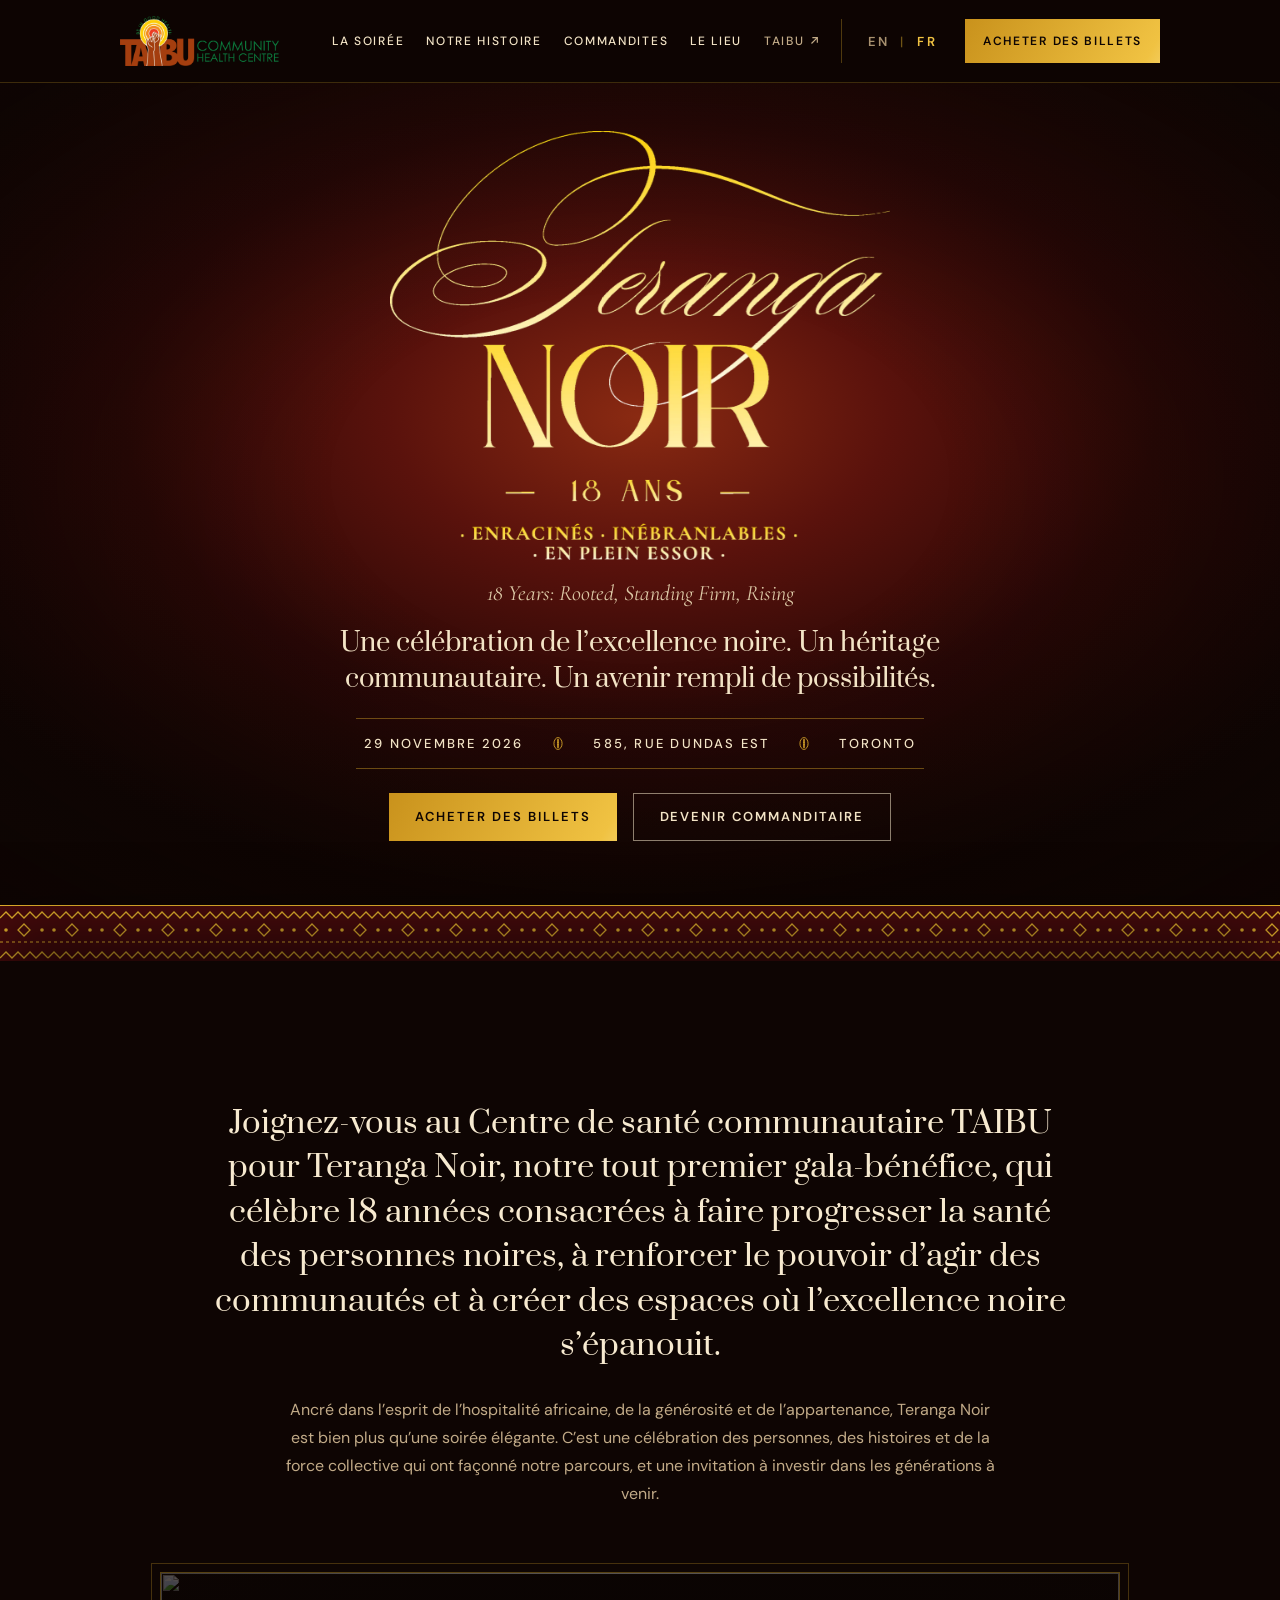
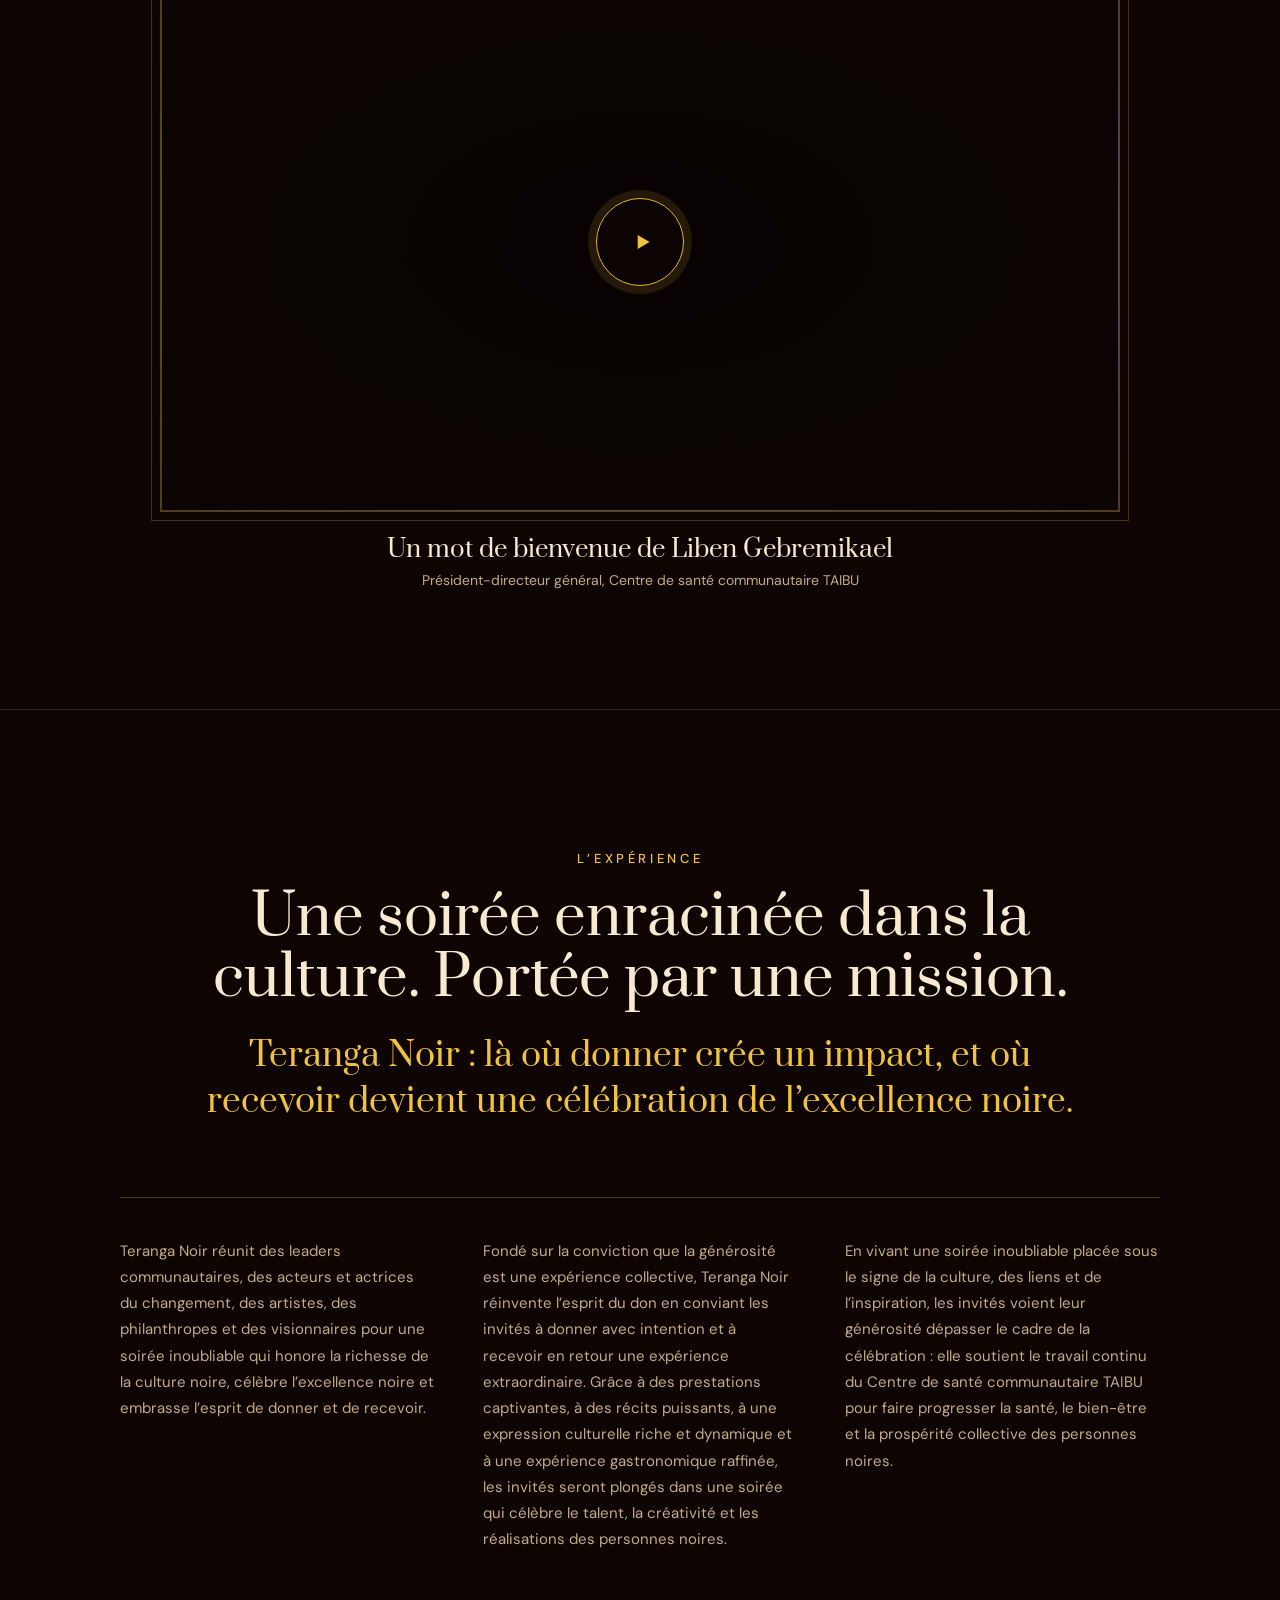
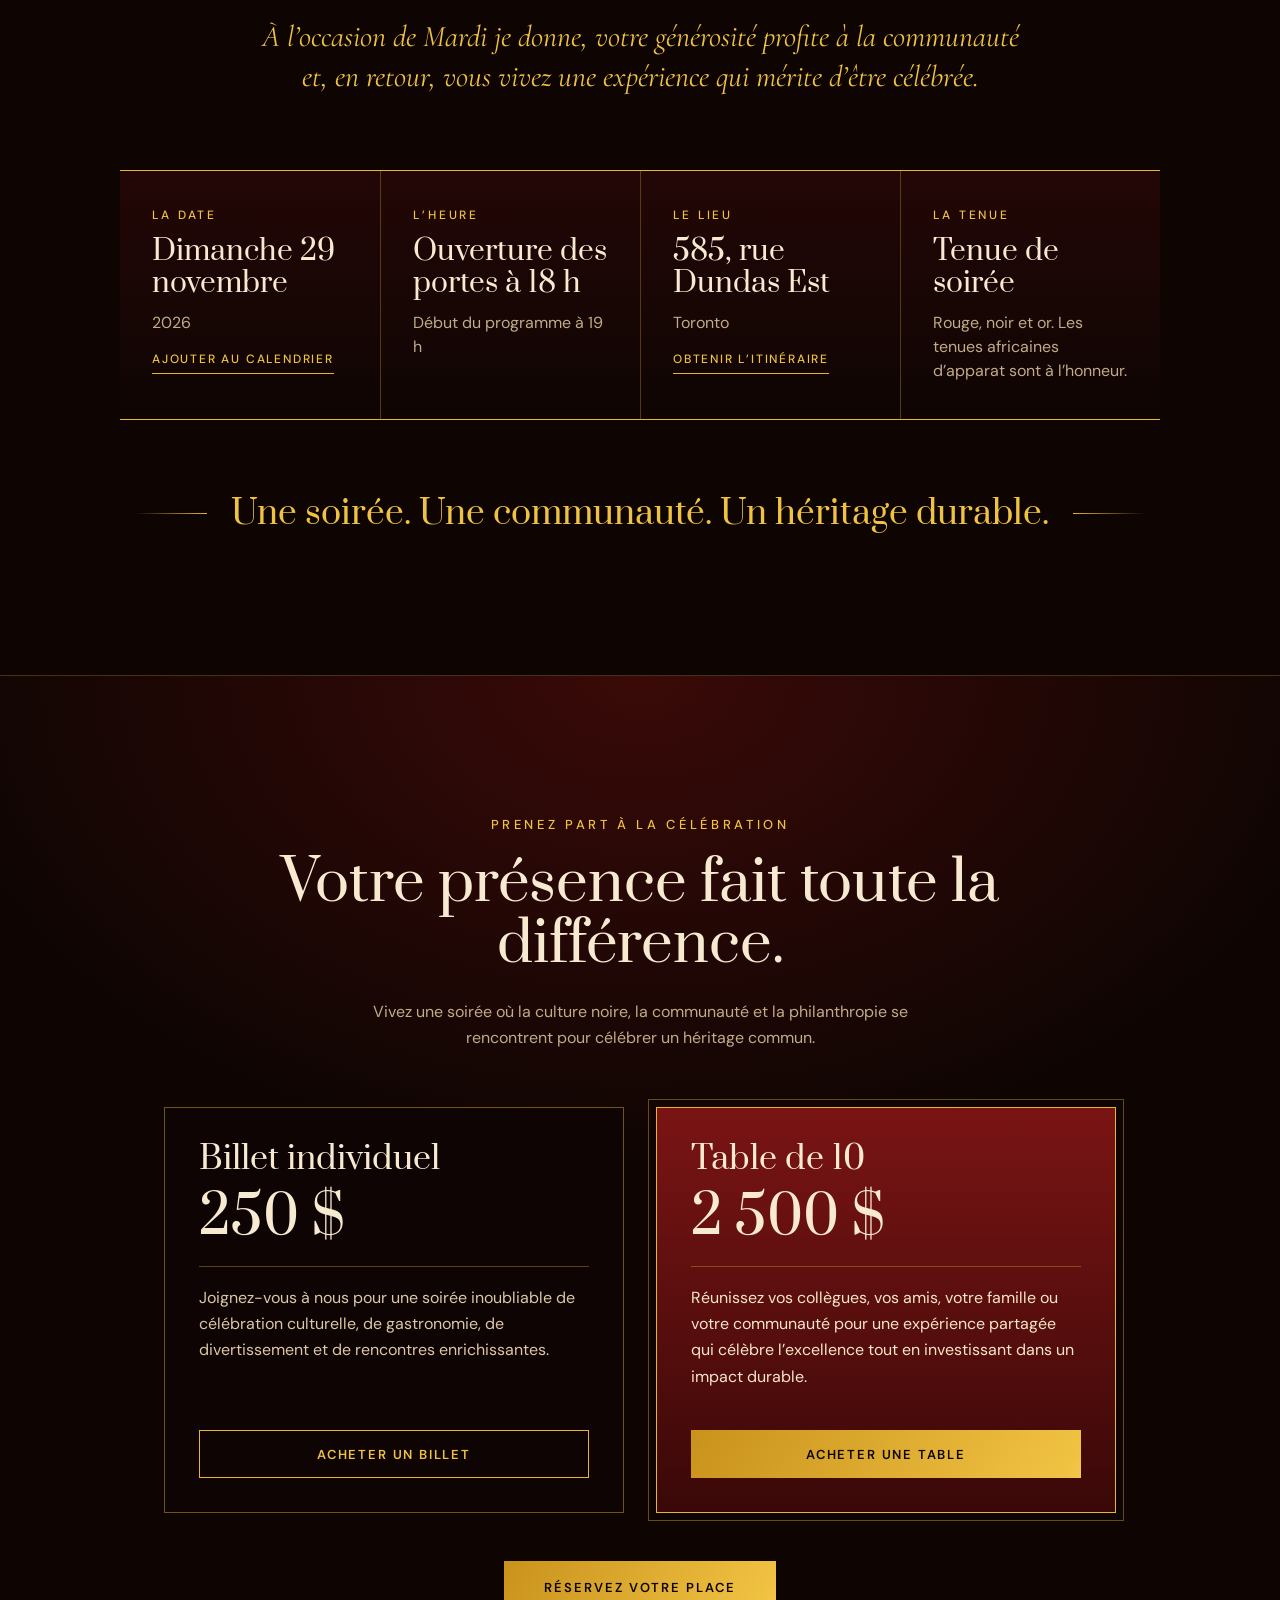
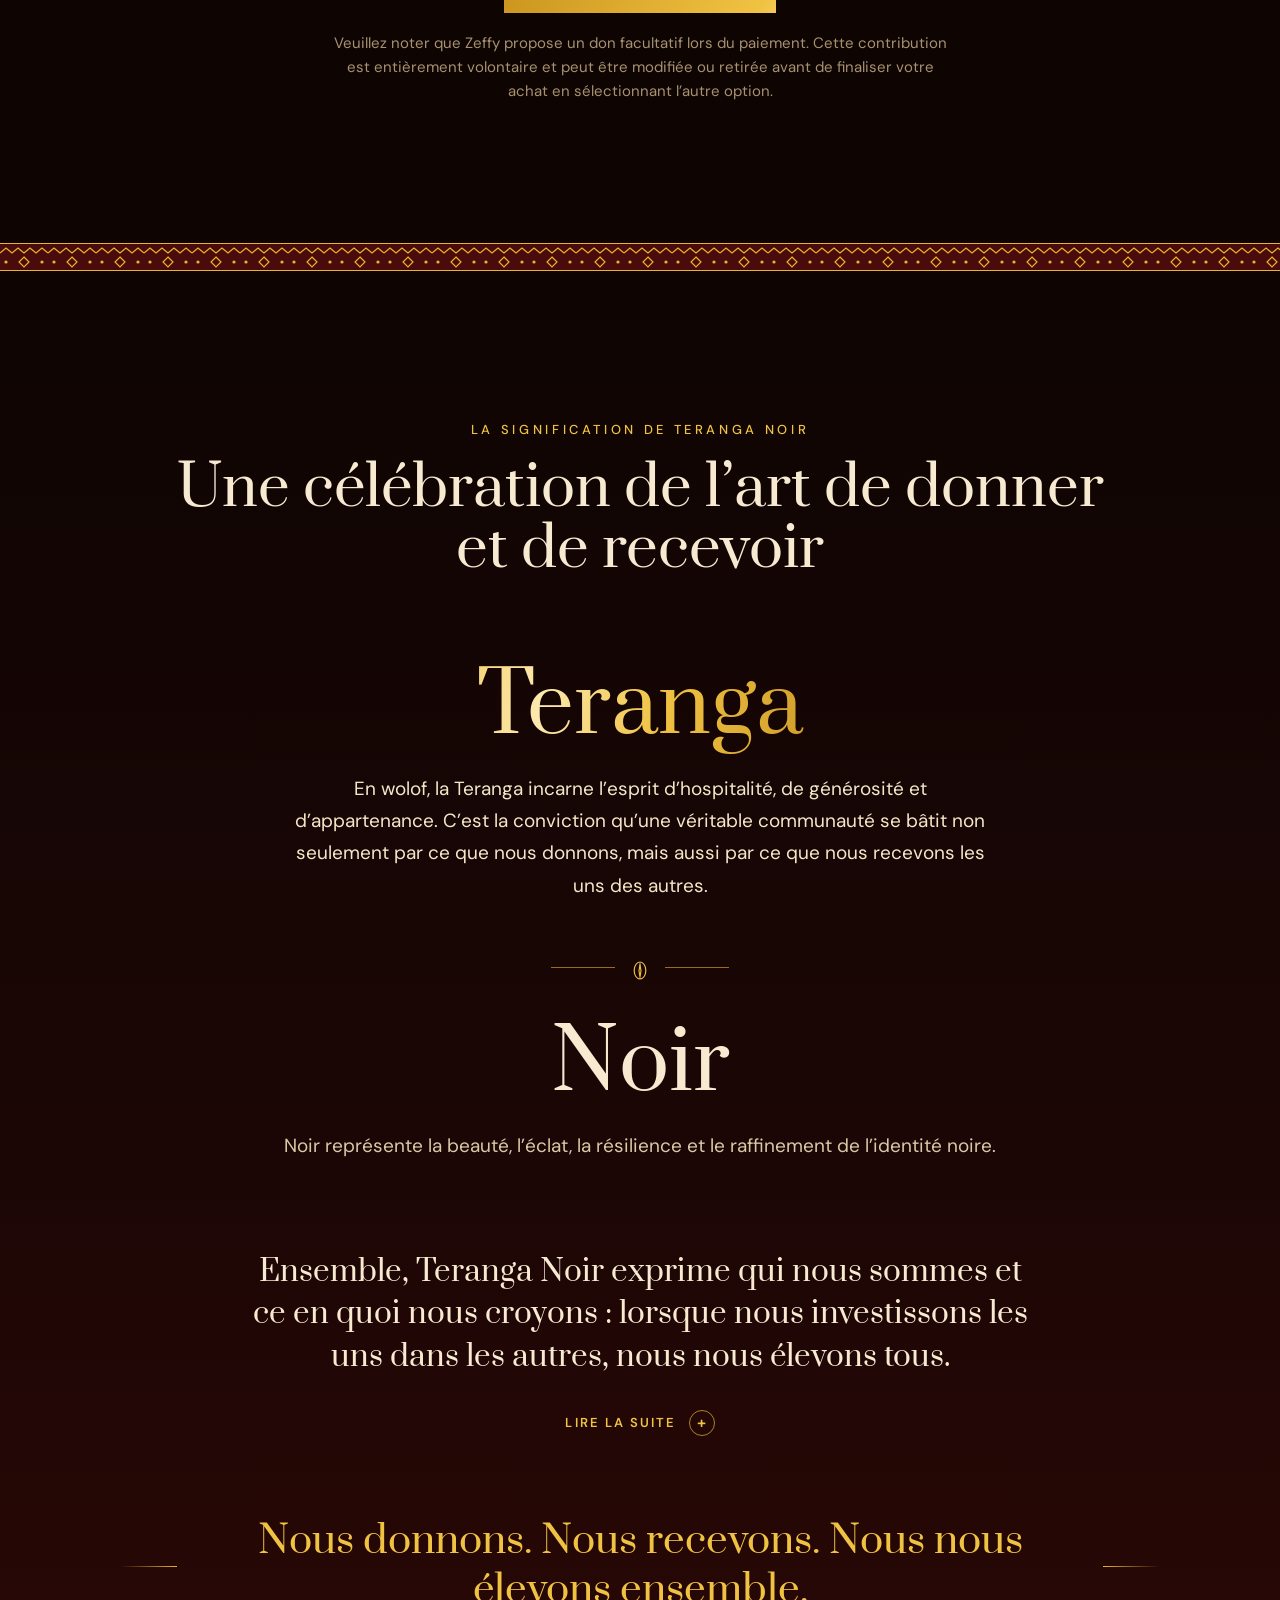
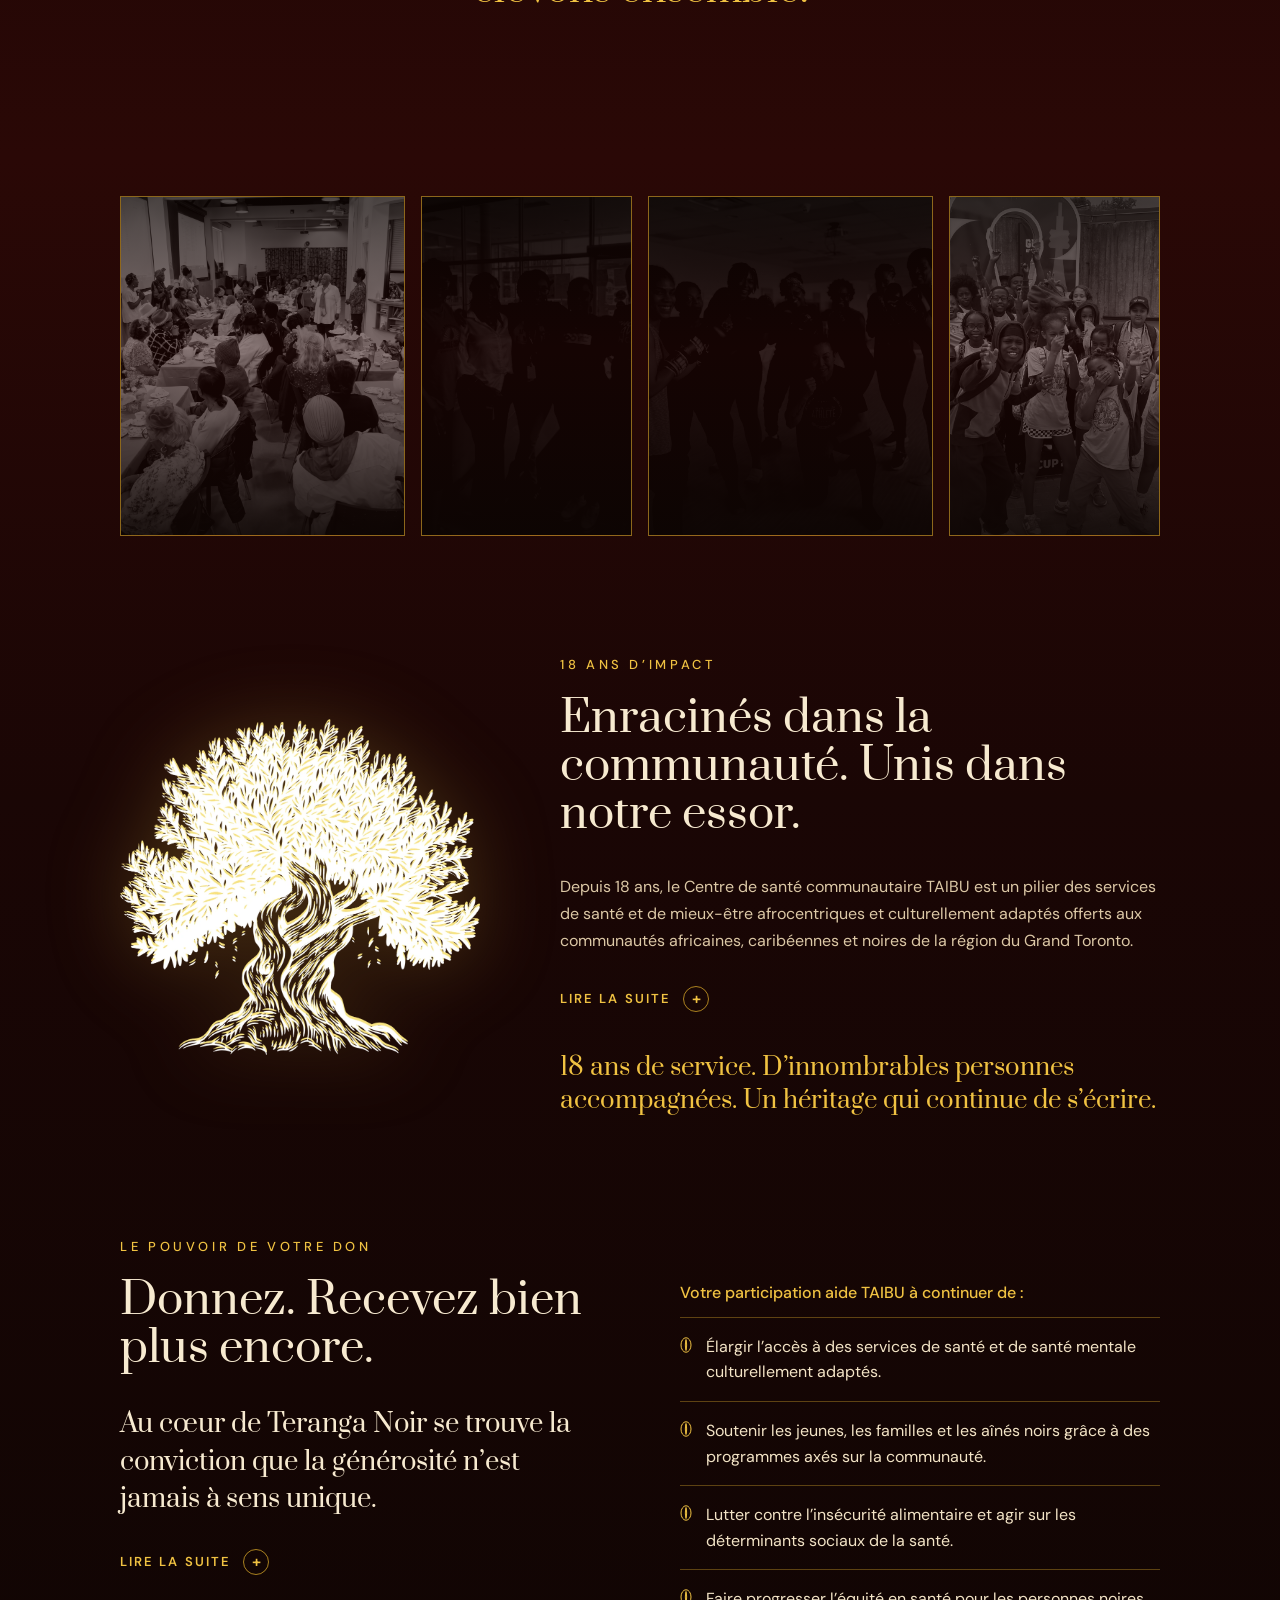
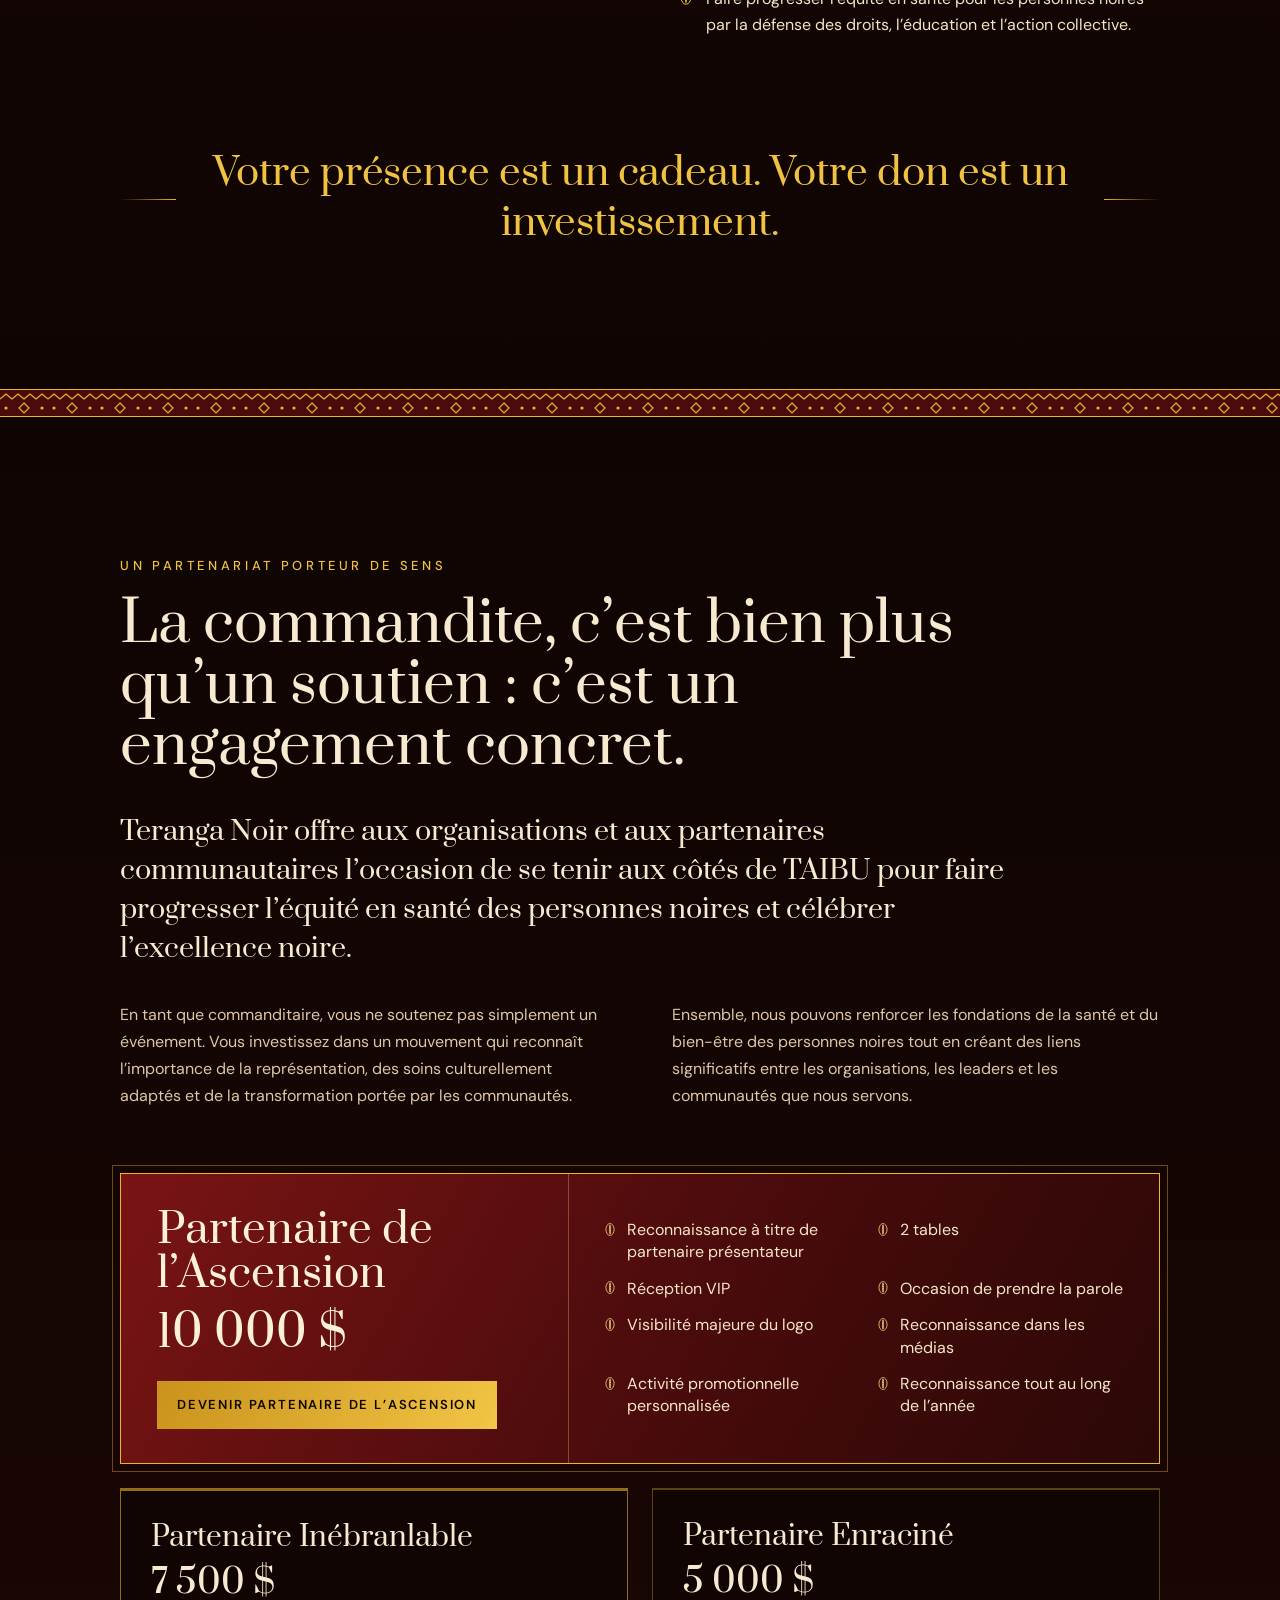
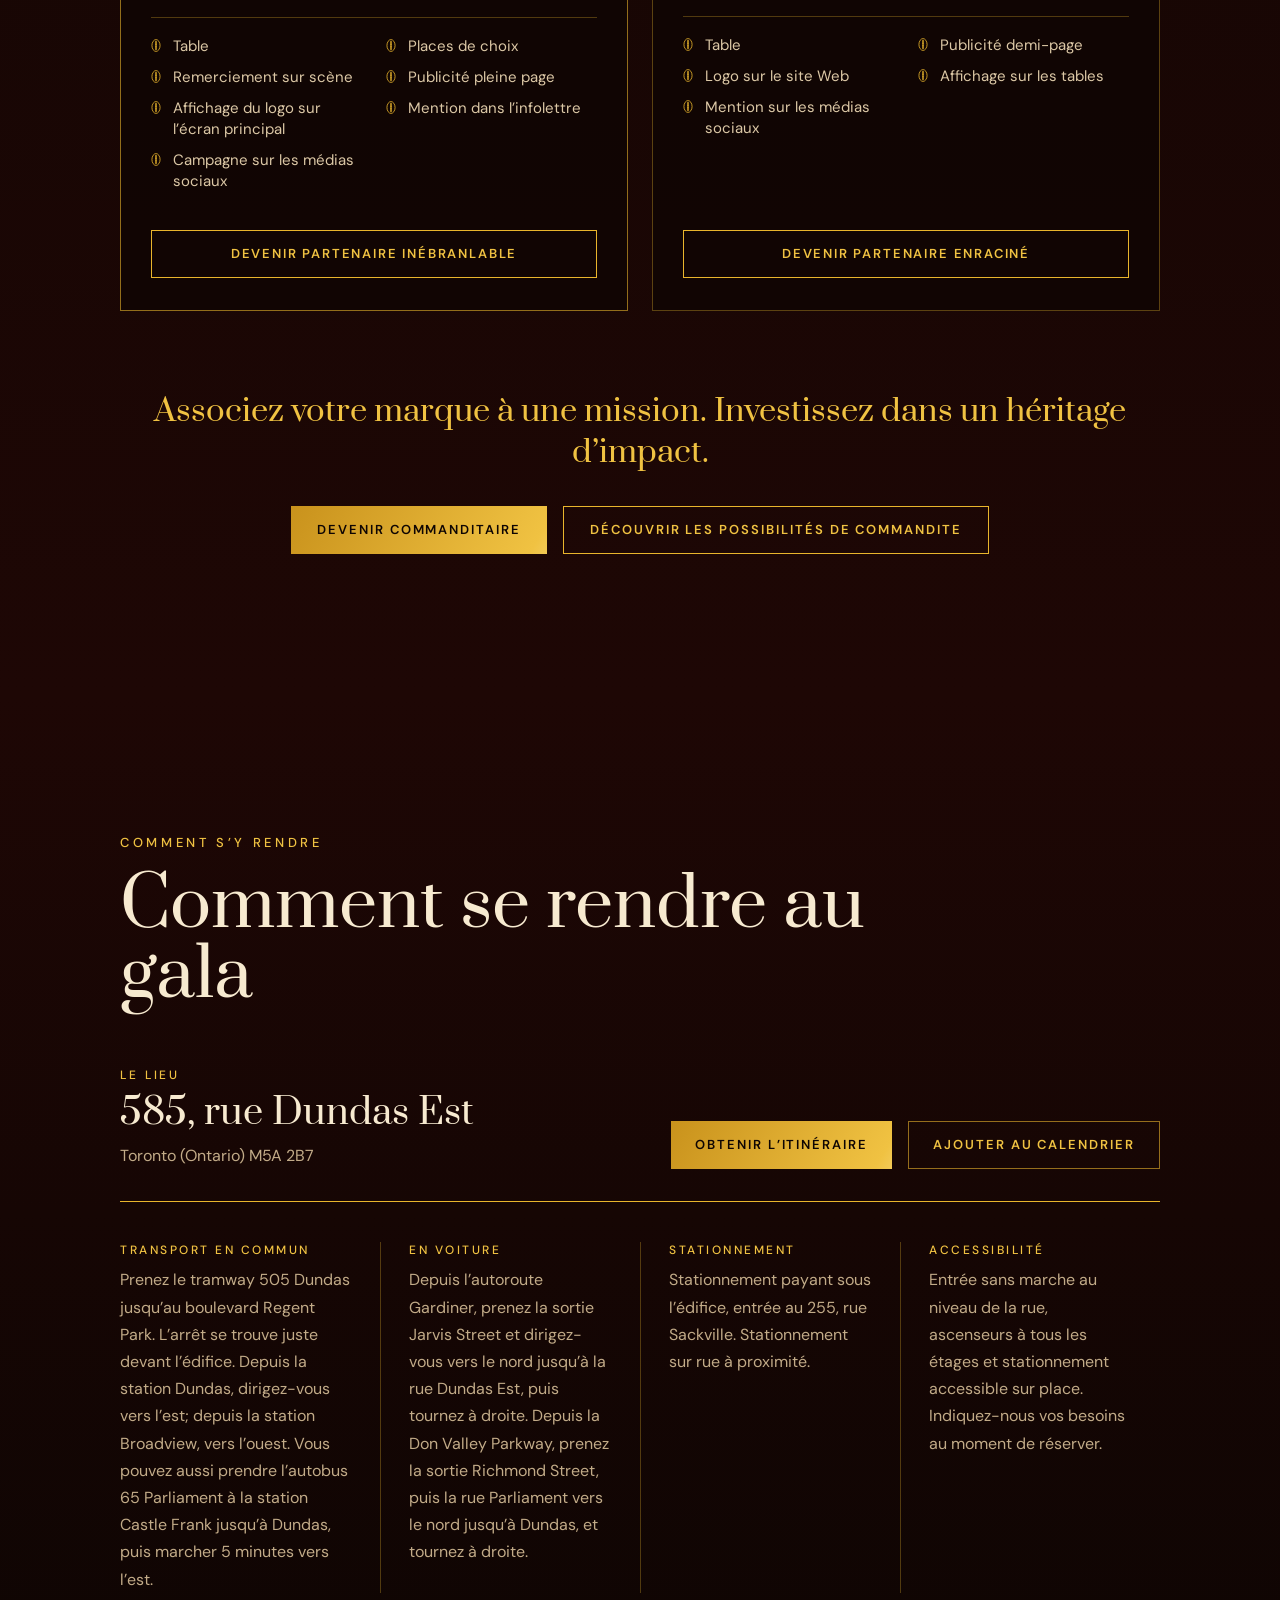
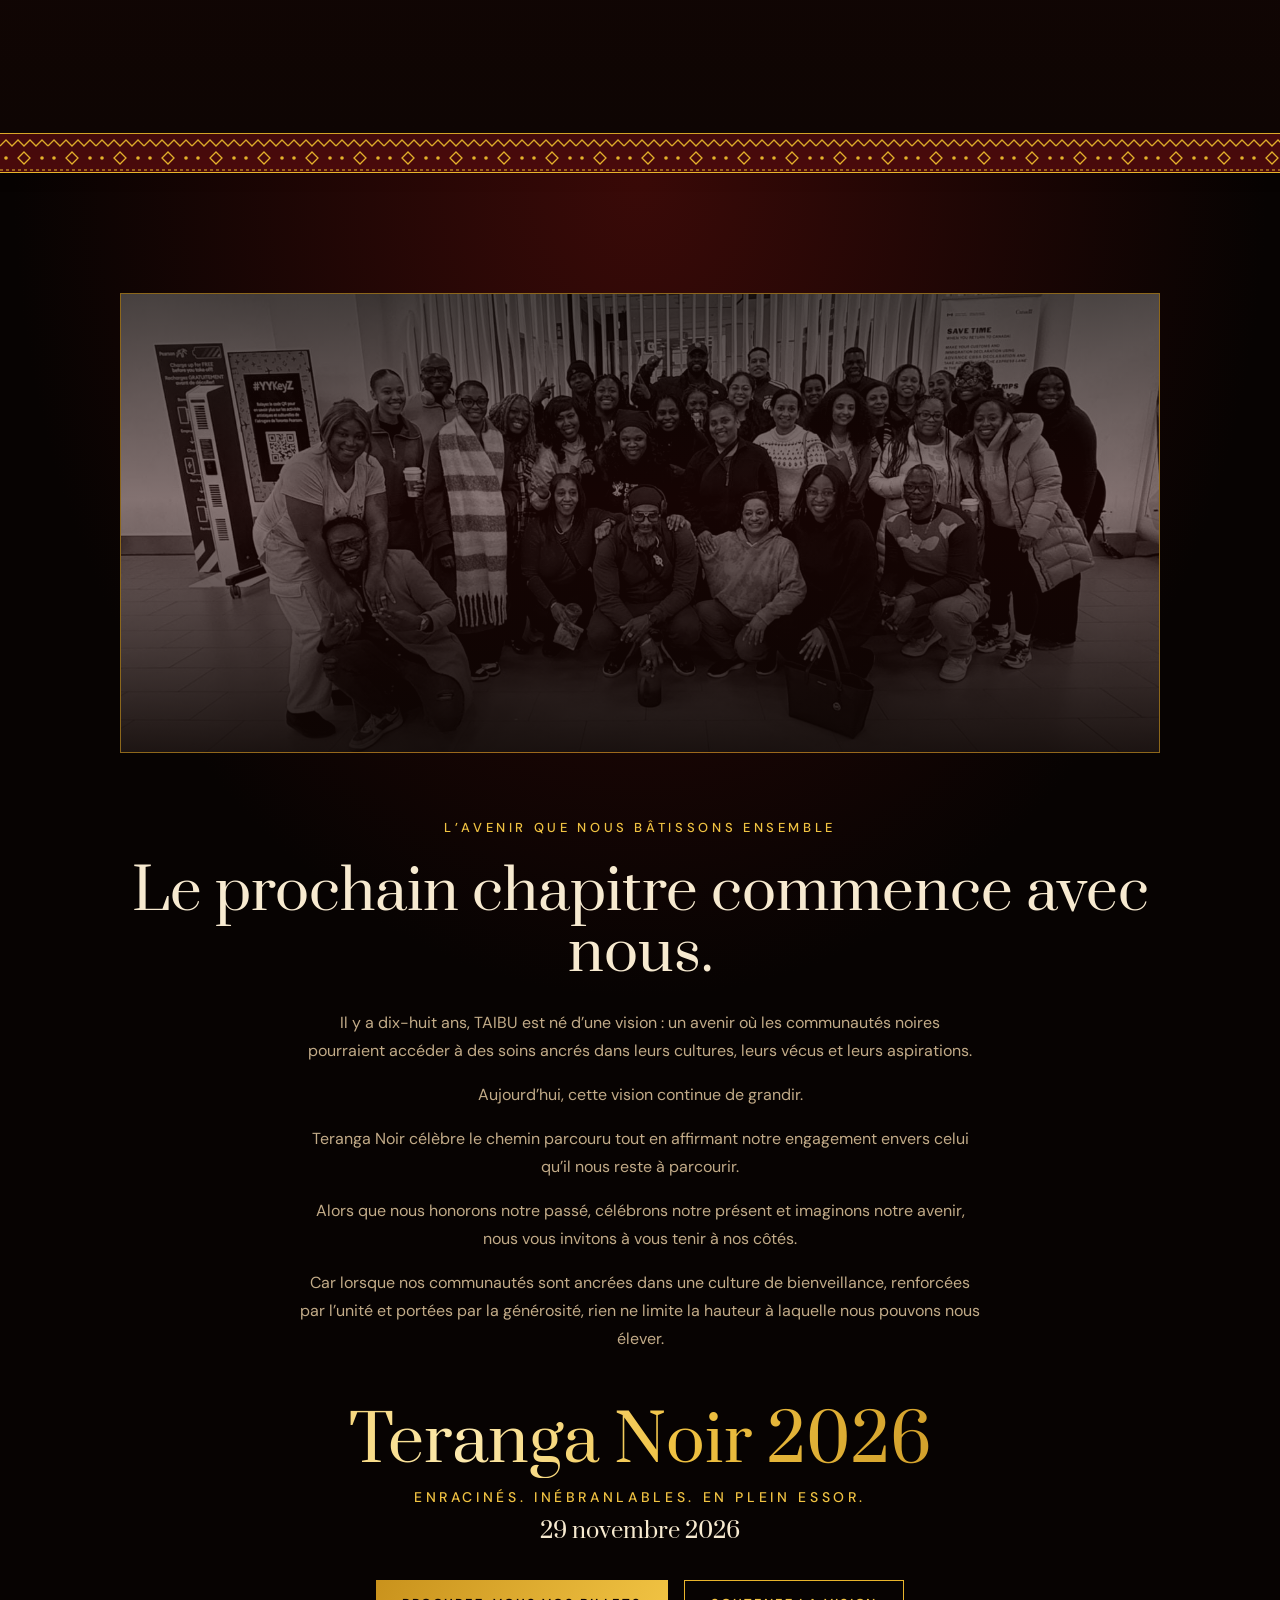
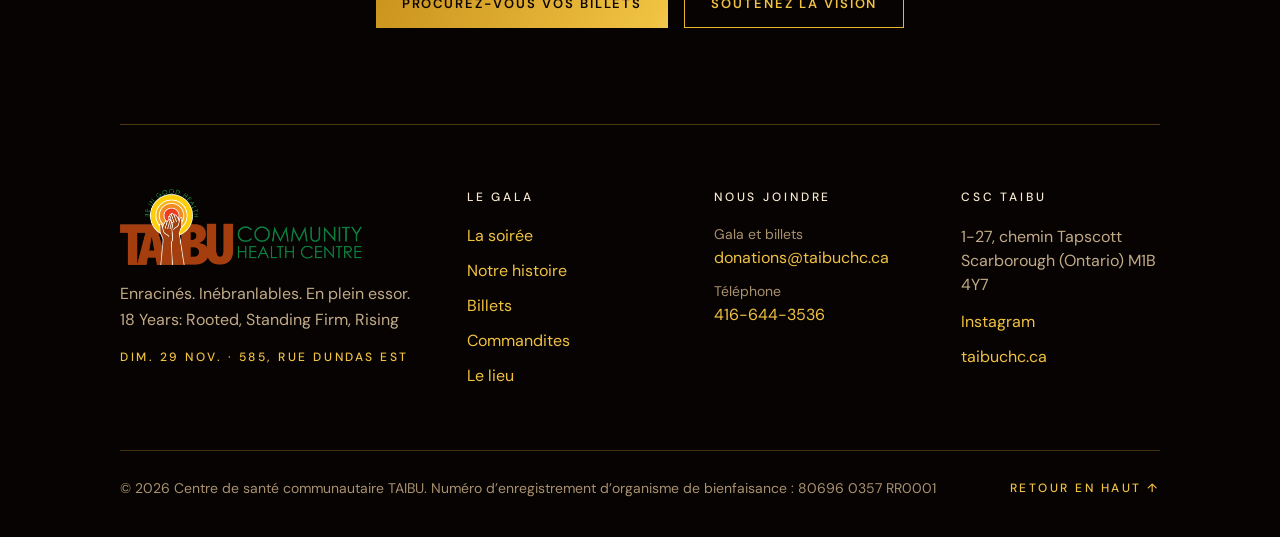
==== fr/index.html @ 752a191a "Tickets: Zeffy note wording as written Co-Authored-By: Claude Opus 5.5 <noreply@anthropic.com> Claud" ====
<!doctype html>
<html lang="fr">
  <head>
    <meta charset="utf-8" />
    <meta name="viewport" content="width=device-width, initial-scale=1" />
    <title>Gala Teranga Noir · Centre de santé communautaire TAIBU</title>
    <meta
      name="description"
      content="Teranga Noir : le Centre de santé communautaire TAIBU célèbre ses 18 ans. Enracinés, inébranlables et en plein essor. Le 29 novembre 2026, au 585, rue Dundas Est, à Toronto."
    />
    <meta property="og:title" content="Gala Teranga Noir" />
    <meta
      property="og:description"
      content="Célébrez les 18 ans du Centre de santé communautaire TAIBU. Enracinés. Inébranlables. En plein essor."
    />
    <meta property="og:type" content="website" />
    <meta property="og:locale" content="fr_CA" />
    <meta property="og:image" content="../assets/og-image.jpg" />
    <meta name="theme-color" content="#0e0503" />
    <link rel="icon" href="../assets/favicon.svg" type="image/svg+xml" />
    <link rel="preconnect" href="https://fonts.googleapis.com" />
    <link rel="preconnect" href="https://fonts.gstatic.com" crossorigin />
    <link
      rel="stylesheet"
      href="https://fonts.googleapis.com/css2?family=Prata&family=DM+Sans:opsz,wght@9..40,400;9..40,500;9..40,600&family=Cormorant+Garamond:ital,wght@1,400&display=swap"
    />
    <link rel="stylesheet" href="../styles.css" />
    <link rel="alternate" hreflang="en" href="https://teranganoir.com/" />
    <link rel="alternate" hreflang="fr" href="https://teranganoir.com/fr/" />
    <link
      rel="alternate"
      hreflang="x-default"
      href="https://teranganoir.com/"
    />
  </head>
  <body>
    <a class="skip-link" href="#main">Passer au contenu</a>

    <!-- ============ HEADER ============ -->
    <header class="site-header">
      <nav class="nav" aria-label="Navigation principale">
        <a class="nav__logo" href="#hero">
          <img
            src="../assets/taibu-logo.webp"
            alt="Centre de santé communautaire TAIBU"
            width="159"
            height="50"
          />
        </a>
        <div class="nav__links">
          <a class="nav__link" href="#experience"
            >La soirée<span
              class="nav__bar nav__bar--evening"
              aria-hidden="true"
            ></span
          ></a>
          <a class="nav__link" href="#meaning"
            >Notre histoire<span
              class="nav__bar nav__bar--story"
              aria-hidden="true"
            ></span
          ></a>
          <a class="nav__link" href="#sponsorship"
            >Commandites<span
              class="nav__bar nav__bar--sponsor"
              aria-hidden="true"
            ></span
          ></a>
          <a class="nav__link" href="#getting-there"
            >Le lieu<span
              class="nav__bar nav__bar--venue"
              aria-hidden="true"
            ></span
          ></a>
          <a class="nav__site" href="https://www.taibuchc.ca" target="_blank" rel="noopener"
            aria-label="Site Web du Centre de santé communautaire TAIBU (s’ouvre dans un nouvel onglet)">TAIBU<svg class="ext-icon" viewBox="0 0 12 12" width="10" height="10" aria-hidden="true"><path d="M4 2h6v6M10 2 3 9" fill="none" stroke="currentColor" stroke-width="1.4" /></svg></a
          >
          <div class="lang lang--desktop">
            <a
              class="lang__opt"
              href="../"
              lang="en"
              hreflang="en"
              aria-label="English"
              >EN</a
            >
            <span class="lang__sep" aria-hidden="true">|</span>
            <a
              class="lang__opt"
              href="./"
              lang="fr"
              hreflang="fr"
              aria-label="Français"
              aria-current="true"
              >FR</a
            >
          </div>
          <a
            class="btn btn--gold btn--nav"
            href="https://www.zeffy.com/en-CA/ticketing/teranga-noir-gala"
            target="_blank"
            rel="noopener noreferrer"
            >Acheter des billets</a
          >
        </div>
        <div class="lang lang--mobile">
          <a
            class="lang__opt"
            href="../"
            lang="en"
            hreflang="en"
            aria-label="English"
            >EN</a
          >
          <span class="lang__sep" aria-hidden="true">|</span>
          <a
            class="lang__opt"
            href="./"
            lang="fr"
            hreflang="fr"
            aria-label="Français"
            aria-current="true"
            >FR</a
          >
        </div>
        <button
          type="button"
          class="menu-btn"
          aria-label="Ouvrir le menu"
          aria-expanded="false"
          aria-controls="menu"
        >
          <span></span><span></span><span></span>
        </button>
      </nav>
      <span class="scroll-progress" aria-hidden="true"></span>
    </header>

    <!-- Mobile menu (opened by the button above) -->
    <nav id="menu" class="menu" aria-label="Menu" hidden>
      <button type="button" class="menu__close" aria-label="Fermer le menu">
        ×
      </button>
      <a href="#experience">La soirée</a>
      <a href="#meaning">Notre histoire</a>
      <a href="#sponsorship">Commandites</a>
      <a href="#getting-there">Le lieu</a>
      <div class="lang lang--menu">
        <a
          class="lang__opt"
          href="../"
          lang="en"
          hreflang="en"
          aria-label="English"
          >EN</a
        >
        <span class="lang__sep" aria-hidden="true">|</span>
        <a
          class="lang__opt"
          href="./"
          lang="fr"
          hreflang="fr"
          aria-label="Français"
          aria-current="true"
          >FR</a
        >
      </div>
      <a class="menu__cta" href="#tickets">Acheter des billets</a>
      <a class="menu__site" href="https://www.taibuchc.ca" target="_blank" rel="noopener">Visiter taibuchc.ca<svg class="ext-icon" viewBox="0 0 12 12" width="10" height="10" aria-hidden="true"><path d="M4 2h6v6M10 2 3 9" fill="none" stroke="currentColor" stroke-width="1.4" /></svg></a
      >
    </nav>

    <!-- ============ HERO ============ -->
    <section id="hero" class="hero" aria-label="Teranga Noir">
      <div class="hero__glow intro-glow" aria-hidden="true"></div>
      <video
        class="hero-video"
        data-src="../assets/video/hero.mp4"
        poster="assets/video/hero-poster.jpg"
        muted
        loop
        playsinline
        preload="none"
        aria-hidden="true"
        tabindex="-1"
      ></video>
      <div class="hero-tint" aria-hidden="true"></div>
      <button
        type="button"
        class="video-btn"
        aria-label="Mettre la vidéo en pause"
        hidden
      >
        <span class="video-btn__pause" aria-hidden="true">❚❚</span
        ><span class="video-btn__play" aria-hidden="true">▶</span>
      </button>
      <div class="hero__vignette" aria-hidden="true"></div>
      <div class="dust" aria-hidden="true">
        <i></i><i></i><i></i><i></i><i></i><i></i><i></i><i></i><i></i><i></i
        ><i></i><i></i><i></i><i></i><i></i><i></i>
      </div>

      <div class="hero__inner">
        <h1 class="hero__title intro-1">
          <img
            src="../assets/wordmark-fr.webp"
            alt="Teranga Noir. 18 ans : enracinés, inébranlables et en plein essor"
            width="600"
            height="515"
          />
        </h1>
        <p class="hero__french intro-2" lang="en">
          18 Years: Rooted, Standing Firm, Rising
        </p>
        <p class="hero__tagline intro-2">
          Une célébration de l’excellence noire. Un héritage communautaire. Un
          avenir rempli de possibilités.
        </p>
        <p class="hero__meta intro-2">
          <span data-g="dateFull">29 novembre 2026</span>
          <span class="hero__place">585, rue Dundas Est</span
          ><span class="hero__place">Toronto</span>
        </p>
        <div class="hero__actions intro-3">
          <a class="btn btn--gold" href="#tickets">Acheter des billets</a>
          <a class="btn btn--ivory" href="#sponsorship"
            >Devenir commanditaire</a
          >
        </div>
      </div>
      <div class="print print--hero" aria-hidden="true"></div>
    </section>

    <main id="main" class="page">
      <!-- ============ WELCOME ============ -->
      <section id="welcome" class="section section--welcome">
        <div class="welcome">
          <p class="lead lead--lg">
            Joignez-vous au Centre de santé communautaire TAIBU pour Teranga
            Noir, notre tout premier gala-bénéfice, qui célèbre 18 années
            consacrées à faire progresser la santé des personnes noires, à
            renforcer le pouvoir d’agir des communautés et à créer des espaces
            où l’excellence noire s’épanouit.
          </p>
          <p class="text text--muted">
            Ancré dans l’esprit de l’hospitalité africaine, de la générosité et
            de l’appartenance, Teranga Noir est bien plus qu’une soirée
            élégante. C’est une célébration des personnes, des histoires et de
            la force collective qui ont façonné notre parcours, et une
            invitation à investir dans les générations à venir.
          </p>
        </div>

        <!-- Director's welcome video: the YouTube link is set in content.js (directorVideo) -->
        <figure class="director">
          <div class="director__frame">
            <button
              type="button"
              class="director__poster"
              aria-label="Lire le mot de bienvenue de Liben Gebremikael, président-directeur général"
            >
              <img
                src="https://i.ytimg.com/vi/T2aYWMj59fk/maxresdefault.jpg"
                alt=""
                width="1280"
                height="720"
                loading="lazy"
              />
              <span class="director__shade" aria-hidden="true"></span>
              <span class="director__play" aria-hidden="true"
                ><svg viewBox="0 0 24 24" width="26" height="26">
                  <path d="M8 5.5v13l11-6.5z" fill="currentColor" /></svg
              ></span>
            </button>
          </div>
          <figcaption class="director__caption">
            <span class="director__name"
              >Un mot de bienvenue de Liben Gebremikael</span
            >
            <span class="director__role"
              >Président-directeur général, Centre de santé communautaire
              TAIBU</span
            >
          </figcaption>
        </figure>
      </section>

      <!-- ============ THE EXPERIENCE ============ -->
      <section id="experience" class="section section--experience">
        <div class="container">
          <header class="section-head section-head--center">
            <p class="eyebrow">L’expérience</p>
            <h2 class="title">
              Une soirée enracinée dans la culture. Portée par une mission.
            </h2>
          </header>

          <p class="experience__statement">
            Teranga Noir : là où donner crée un impact, et où recevoir devient
            une célébration de l’excellence noire.
          </p>

          <div class="experience" id="experience-text">
            <p class="text">
              Teranga Noir réunit des leaders communautaires, des acteurs et
              actrices du changement, des artistes, des philanthropes et des
              visionnaires pour une soirée inoubliable qui honore la richesse de
              la culture noire, célèbre l’excellence noire et embrasse l’esprit
              de donner et de recevoir.
            </p>
            <p class="text experience__more">
              Fondé sur la conviction que la générosité est une expérience
              collective, Teranga Noir réinvente l’esprit du don en conviant les
              invités à donner avec intention et à recevoir en retour une
              expérience extraordinaire. Grâce à des prestations captivantes, à
              des récits puissants, à une expression culturelle riche et
              dynamique et à une expérience gastronomique raffinée, les invités
              seront plongés dans une soirée qui célèbre le talent, la
              créativité et les réalisations des personnes noires.
            </p>
            <p class="text experience__more">
              En vivant une soirée inoubliable placée sous le signe de la
              culture, des liens et de l’inspiration, les invités voient leur
              générosité dépasser le cadre de la célébration : elle soutient le
              travail continu du Centre de santé communautaire TAIBU pour faire
              progresser la santé, le bien-être et la prospérité collective des
              personnes noires.
            </p>
            <button
              class="more-btn"
              type="button"
              aria-expanded="false"
              aria-controls="experience-text"
            >
              <span class="more-btn__open">Lire la suite</span
              ><span class="more-btn__close">Réduire</span>
            </button>
          </div>

          <p class="experience__gt">
            À l’occasion de Mardi je donne, votre générosité profite à la
            communauté et, en retour, vous vivez une expérience qui mérite
            d’être célébrée.
          </p>

          <!-- Event details -->
          <div class="details">
            <div class="details__item">
              <p class="label">La date</p>
              <p class="details__main">
                <span data-g="dateLong">Dimanche 29 novembre</span>
              </p>
              <p class="details__sub"><span data-g="year">2026</span></p>
              <a class="link-underline" href="#" data-ics
                >Ajouter au calendrier</a
              >
            </div>
            <div class="details__item">
              <p class="label">L’heure</p>
              <p class="details__main">
                Ouverture des portes à <span data-g="doorsTime">18 h</span>
              </p>
              <p class="details__sub">
                Début du programme à <span data-g="programTime">19 h</span>
              </p>
            </div>
            <div class="details__item">
              <p class="label">Le lieu</p>
              <p class="details__main">585, rue Dundas Est</p>
              <p class="details__sub">Toronto</p>
              <a class="link-underline" href="#getting-there"
                >Obtenir l’itinéraire</a
              >
            </div>
            <div class="details__item">
              <p class="label">La tenue</p>
              <p class="details__main">Tenue de soirée</p>
              <p class="details__sub">
                Rouge, noir et or. Les tenues africaines d’apparat sont à
                l’honneur.
              </p>
            </div>
          </div>

          <p class="pull">Une soirée. Une communauté. Un héritage durable.</p>
        </div>
      </section>

      <!-- ============ TICKETS ============ -->
      <section id="tickets" class="section section--tickets">
        <div class="container">
          <header class="section-head section-head--center">
            <p class="eyebrow">Prenez part à la célébration</p>
            <h2 class="title">Votre présence fait toute la différence.</h2>
          </header>
          <p class="intro">
            Vivez une soirée où la culture noire, la communauté et la
            philanthropie se rencontrent pour célébrer un héritage commun.
          </p>

          <div class="tickets">
            <article class="card">
              <h3 class="card__name">Billet individuel</h3>
              <p class="card__price">
                <span data-g="price.single">250 $</span>
              </p>
              <hr class="card__rule" />
              <p class="card__text">
                Joignez-vous à nous pour une soirée inoubliable de célébration
                culturelle, de gastronomie, de divertissement et de rencontres
                enrichissantes.
              </p>
              <a
                class="btn btn--outline card__btn"
                href="#tickets"
                data-href="links.single"
                data-fallback="ticketLink"
                >Acheter un billet</a
              >
            </article>
            <article class="card card--featured">
              <h3 class="card__name">Table de 10</h3>
              <p class="card__price">
                <span data-g="price.table">2 500 $</span>
              </p>
              <hr class="card__rule" />
              <p class="card__text">
                Réunissez vos collègues, vos amis, votre famille ou votre
                communauté pour une expérience partagée qui célèbre l’excellence
                tout en investissant dans un impact durable.
              </p>
              <a
                class="btn btn--gold card__btn"
                href="#tickets"
                data-href="links.table"
                data-fallback="ticketLink"
                >Acheter une table</a
              >
            </article>
          </div>

          <div class="tickets__footer">
            <a
              class="btn btn--gold btn--lg"
              href="#tickets"
              data-href="ticketLink"
              >Réservez votre place</a
            >
            <p class="fineprint fineprint--note">
              Veuillez noter que Zeffy propose un don facultatif lors du paiement. Cette contribution est entièrement volontaire et peut être modifiée ou retirée avant de finaliser votre achat en sélectionnant l’autre option.
            </p>
          </div>
        </div>
      </section>

      <div class="print print--band" aria-hidden="true"></div>

      <!-- ============ THE MEANING ============ -->
      <section id="meaning" class="section section--meaning">
        <div class="container">
          <header class="section-head section-head--center">
            <p class="eyebrow">La signification de Teranga Noir</p>
            <h2 class="title">
              Une célébration de l’art de donner et de recevoir
            </h2>
          </header>

          <div class="meaning">
            <h3 class="meaning__word foil">Teranga</h3>
            <p class="meaning__text">
              En wolof, la Teranga incarne l’esprit d’hospitalité, de générosité
              et d’appartenance. C’est la conviction qu’une véritable communauté
              se bâtit non seulement par ce que nous donnons, mais aussi par ce
              que nous recevons les uns des autres.
            </p>
            <div class="divider" aria-hidden="true">
              <span class="cowrie"></span>
            </div>
            <h3 class="meaning__word">Noir</h3>
            <p class="meaning__text meaning__text--soft">
              Noir représente la beauté, l’éclat, la résilience et le
              raffinement de l’identité noire.
            </p>
          </div>

          <div class="meaning__more">
            <p class="lead">
              Ensemble, Teranga Noir exprime qui nous sommes et ce en quoi nous
              croyons : lorsque nous investissons les uns dans les autres, nous
              nous élevons tous.
            </p>
            <details class="read-more read-more--center">
              <summary>
                <span class="read-more__open">Lire la suite</span
                ><span class="read-more__close">Réduire</span>
              </summary>
              <div class="read-more__body">
                <p class="text">
                  À TAIBU, cette philosophie guide notre travail depuis 18 ans.
                  Chaque geste de soin, chaque ressource partagée et chaque
                  occasion créée s’inscrivent dans un cycle plus vaste de
                  bien-être collectif.
                </p>
                <p class="text text--light">
                  Teranga Noir vous invite à prendre part à ce cycle.
                </p>
              </div>
            </details>
          </div>

          <p class="pull pull--lg">
            Nous donnons. Nous recevons. Nous nous élevons ensemble.
          </p>
        </div>
      </section>

      <!-- ============ OUR STORY ============ -->
      <section id="story" class="section section--story">
        <div class="container">
          <div
            class="photo-strip"
            role="group"
            aria-label="Photos de la communauté"
            tabindex="0"
          >
            <figure class="photo photo--wide">
              <span class="photo__label" aria-hidden="true"
                >Photo : Aînés de la communauté</span
              ><img
                src="../assets/photos/elders.jpg"
                alt="Aînés de la communauté réunis à TAIBU"
                loading="lazy"
                onerror="this.remove()"
              />
            </figure>
            <figure class="photo">
              <span class="photo__label" aria-hidden="true"
                >Photo : Assemblée publique</span
              ><img
                src="../assets/photos/town-hall.jpg"
                alt="Membres de la communauté lors d’une assemblée publique de TAIBU"
                loading="lazy"
                onerror="this.remove()"
              />
            </figure>
            <figure class="photo photo--wide">
              <span class="photo__label" aria-hidden="true"
                >Photo : Collecte de sang</span
              ><img
                src="../assets/photos/blood-drive.jpg"
                alt="Membres de la communauté lors d’une collecte de sang de TAIBU"
                loading="lazy"
                onerror="this.remove()"
              />
            </figure>
            <figure class="photo">
              <span class="photo__label" aria-hidden="true"
                >Photo : Programme pour filles</span
              ><img
                src="../assets/photos/girls-program.jpg"
                alt="Jeunes filles participant à un programme jeunesse de TAIBU"
                loading="lazy"
                onerror="this.remove()"
              />
            </figure>
          </div>
          <p class="swipe-hint">
            Faites défiler pour découvrir d’autres photos
          </p>

          <!-- 18 ans d’impact -->
          <div id="impact" class="impact">
            <img
              class="tree impact__tree"
              src="../assets/tree.webp"
              alt="Un arbre doré aux racines profondes"
              width="1000"
              height="933"
            />
            <div class="impact__text">
              <header class="section-head section-head--chapter">
                <p class="eyebrow">18 ans d’impact</p>
                <h2 class="title title--chapter">
                  Enracinés dans la communauté. Unis dans notre essor.
                </h2>
              </header>
              <p class="text">
                Depuis 18 ans, le Centre de santé communautaire TAIBU est un
                pilier des services de santé et de mieux-être afrocentriques et
                culturellement adaptés offerts aux communautés africaines,
                caribéennes et noires de la région du Grand Toronto.
              </p>
              <details class="read-more">
                <summary>
                  <span class="read-more__open">Lire la suite</span
                  ><span class="read-more__close">Réduire</span>
                </summary>
                <div class="read-more__body">
                  <p class="text">
                    Notre travail repose sur une conviction simple, mais
                    puissante : nos communautés méritent des soins qui honorent
                    leur identité, comprennent leur vécu et leur donnent les
                    moyens de s’épanouir.
                  </p>
                  <p class="text">
                    De la santé mentale à l’autonomisation des jeunes, en
                    passant par la prévention des maladies chroniques, la
                    sécurité alimentaire, l’intervention en situation de crise
                    et le mieux-être des aînés, TAIBU continue de lever les
                    obstacles, de tisser des liens et de faire progresser
                    l’équité en santé.
                  </p>
                  <p class="lead lead--sm">
                    Nos racines sont profondes. Nos fondations sont solides. Et
                    notre vision de l’avenir est plus ambitieuse que jamais.
                  </p>
                </div>
              </details>
              <p class="gold-line">
                18 ans de service. D’innombrables personnes accompagnées. Un
                héritage qui continue de s’écrire.
              </p>
            </div>
          </div>

          <!-- Le pouvoir de votre don -->
          <div id="giving" class="giving">
            <div class="giving__text">
              <header class="section-head section-head--chapter">
                <p class="eyebrow">Le pouvoir de votre don</p>
                <h2 class="title title--chapter">
                  Donnez. Recevez bien plus encore.
                </h2>
              </header>
              <p class="lead lead--sm">
                Au cœur de Teranga Noir se trouve la conviction que la
                générosité n’est jamais à sens unique.
              </p>
              <details class="read-more">
                <summary>
                  <span class="read-more__open">Lire la suite</span
                  ><span class="read-more__close">Réduire</span>
                </summary>
                <div class="read-more__body">
                  <p class="text">
                    Lorsque vous donnez, vous faites partie de quelque chose de
                    plus grand. Vous créez des occasions de guérison, renforcez
                    les liens communautaires et contribuez à ce que des soins
                    culturellement adaptés demeurent accessibles à celles et
                    ceux qui en ont le plus besoin.
                  </p>
                  <p class="text">
                    Et en retour, vous recevez quelque chose d’aussi précieux :
                    une soirée inoubliable de célébration, de rencontres et de
                    culture, et la certitude que votre générosité crée un
                    changement durable.
                  </p>
                  <div class="aside">
                    <p class="text">
                      À l’approche de Mardi je donne, Teranga Noir réinvente ce
                      que signifie donner.
                    </p>
                    <p class="aside__strong">
                      Car le plus beau fruit de la générosité, c’est une
                      communauté plus forte.
                    </p>
                  </div>
                </div>
              </details>
            </div>
            <div class="giving__list">
              <p class="giving__label">
                Votre participation aide TAIBU à continuer de :
              </p>
              <ul class="bullets">
                <li>
                  Élargir l’accès à des services de santé et de santé mentale
                  culturellement adaptés.
                </li>
                <li>
                  Soutenir les jeunes, les familles et les aînés noirs grâce à
                  des programmes axés sur la communauté.
                </li>
                <li>
                  Lutter contre l’insécurité alimentaire et agir sur les
                  déterminants sociaux de la santé.
                </li>
                <li>
                  Faire progresser l’équité en santé pour les personnes noires
                  par la défense des droits, l’éducation et l’action collective.
                </li>
              </ul>
            </div>
          </div>
          <p class="pull pull--lg pull--giving">
            Votre présence est un cadeau. Votre don est un investissement.
          </p>
        </div>
      </section>

      <div class="print print--band" aria-hidden="true"></div>

      <!-- ============ SPONSORSHIP ============ -->
      <section id="sponsorship" class="section section--sponsorship">
        <div class="container">
          <header class="section-head">
            <p class="eyebrow">Un partenariat porteur de sens</p>
            <h2 class="title">
              La commandite, c’est bien plus qu’un soutien : c’est un engagement
              concret.
            </h2>
          </header>
          <p class="lead lead--sponsor">
            Teranga Noir offre aux organisations et aux partenaires
            communautaires l’occasion de se tenir aux côtés de TAIBU pour faire
            progresser l’équité en santé des personnes noires et célébrer
            l’excellence noire.
          </p>
          <div class="two-col">
            <p class="text">
              En tant que commanditaire, vous ne soutenez pas simplement un
              événement. Vous investissez dans un mouvement qui reconnaît
              l’importance de la représentation, des soins culturellement
              adaptés et de la transformation portée par les communautés.
            </p>
            <p class="text">
              Ensemble, nous pouvons renforcer les fondations de la santé et du
              bien-être des personnes noires tout en créant des liens
              significatifs entre les organisations, les leaders et les
              communautés que nous servons.
            </p>
          </div>

          <!-- Top tier -->
          <article class="tier tier--rising">
            <div class="tier__head">
              <h3 class="tier__name">Partenaire de l’Ascension</h3>
              <p class="tier__price">
                <span data-g="price.rising">15 000 $</span>
              </p>
              <hr class="tier__rule" />
              <a
                class="btn btn--gold tier__btn"
                href="#sponsorship"
                data-href="links.rising"
                data-fallback-mail="sponsorshipEmail"
                data-q="?subject=Teranga%20Noir%20%E2%80%93%20Partenaire%20de%20l%E2%80%99Ascension"
                >Devenir Partenaire de l’Ascension</a
              >
            </div>
            <ul class="bullets bullets--perks tier__perks">
              <li>Reconnaissance à titre de partenaire présentateur</li>
              <li>2 tables</li>
              <li>Réception VIP</li>
              <li>Occasion de prendre la parole</li>
              <li>Visibilité majeure du logo</li>
              <li>Reconnaissance dans les médias</li>
              <li>Activité promotionnelle personnalisée</li>
              <li>Reconnaissance tout au long de l’année</li>
            </ul>
          </article>

          <div class="tiers">
            <article class="tier tier--standing">
              <h3 class="tier__name">Partenaire Inébranlable</h3>
              <p class="tier__price">
                <span data-g="price.standingFirm">10 000 $</span>
              </p>
              <hr class="tier__rule" />
              <ul class="bullets bullets--perks tier__perks">
                <li>Table</li>
                <li>Places de choix</li>
                <li>Remerciement sur scène</li>
                <li>Publicité pleine page</li>
                <li>Affichage du logo sur l’écran principal</li>
                <li>Mention dans l’infolettre</li>
                <li>Campagne sur les médias sociaux</li>
              </ul>
              <a
                class="btn btn--outline tier__btn"
                href="#sponsorship"
                data-href="links.standingFirm"
                data-fallback-mail="sponsorshipEmail"
                data-q="?subject=Teranga%20Noir%20%E2%80%93%20Partenaire%20In%C3%A9branlable"
                >Devenir Partenaire Inébranlable</a
              >
            </article>
            <article class="tier tier--rooted">
              <h3 class="tier__name">Partenaire Enraciné</h3>
              <p class="tier__price">
                <span data-g="price.rooted">5 000 $</span>
              </p>
              <hr class="tier__rule" />
              <ul class="bullets bullets--perks tier__perks">
                <li>Table</li>
                <li>Publicité demi-page</li>
                <li>Logo sur le site Web</li>
                <li>Affichage sur les tables</li>
                <li>Mention sur les médias sociaux</li>
              </ul>
              <a
                class="btn btn--outline tier__btn"
                href="#sponsorship"
                data-href="links.rooted"
                data-fallback-mail="sponsorshipEmail"
                data-q="?subject=Teranga%20Noir%20%E2%80%93%20Partenaire%20Enracin%C3%A9"
                >Devenir Partenaire Enraciné</a
              >
            </article>
          </div>

          <p class="gold-line gold-line--center">
            Associez votre marque à une mission. Investissez dans un héritage
            d’impact.
          </p>
          <div class="actions">
            <a
              class="btn btn--gold"
              href="#sponsorship"
              data-mail="sponsorshipEmail"
              data-q="?subject=Teranga%20Noir%20%E2%80%93%20Commandite"
              >Devenir commanditaire</a
            >
            <a
              class="btn btn--outline"
              href="../assets/sponsorship-package.pdf"
              data-href="sponsorshipPackage"
              >Découvrir les possibilités de commandite</a
            >
          </div>
        </div>
      </section>

      <!-- ============ GETTING THERE ============ -->
      <section id="getting-there" class="section section--venue">
        <div class="container">
          <div class="venue-head">
            <header class="section-head section-head--tight">
              <p class="eyebrow">Comment s’y rendre</p>
              <h2 class="title title--venue">Comment se rendre au gala</h2>
            </header>
          </div>

          <div class="venue">
            <div class="venue__main">
              <div class="venue__address">
                <p class="label">Le lieu</p>
                <p class="venue__street">585, rue Dundas Est</p>
                <p class="venue__city">Toronto (Ontario) M5A 2B7</p>
              </div>
              <div class="venue__actions">
                <a
                  class="btn btn--gold"
                  href="https://maps.google.com/?q=Daniels+Spectrum,+585+Dundas+St+E,+Toronto"
                  target="_blank"
                  rel="noopener"
                  >Obtenir l’itinéraire</a
                >
                <a class="btn btn--outline" href="#" data-ics
                  >Ajouter au calendrier</a
                >
              </div>
            </div>
            <dl class="venue__rows">
              <div class="venue__row">
                <dt class="label">Transport en commun</dt>
                <dd>
                  Prenez le tramway 505 Dundas jusqu’au boulevard Regent Park.
                  L’arrêt se trouve juste devant l’édifice. Depuis la station
                  Dundas, dirigez-vous vers l’est; depuis la station Broadview,
                  vers l’ouest. Vous pouvez aussi prendre l’autobus 65
                  Parliament à la station Castle Frank jusqu’à Dundas, puis
                  marcher 5 minutes vers l’est.
                </dd>
              </div>
              <div class="venue__row">
                <dt class="label">En voiture</dt>
                <dd>
                  Depuis l’autoroute Gardiner, prenez la sortie Jarvis Street et
                  dirigez-vous vers le nord jusqu’à la rue Dundas Est, puis
                  tournez à droite. Depuis la Don Valley Parkway, prenez la
                  sortie Richmond Street, puis la rue Parliament vers le nord
                  jusqu’à Dundas, et tournez à droite.
                </dd>
              </div>
              <div class="venue__row">
                <dt class="label">Stationnement</dt>
                <dd>
                  Stationnement payant sous l’édifice, entrée au 255, rue
                  Sackville. Stationnement sur rue à proximité.
                </dd>
              </div>
              <div class="venue__row">
                <dt class="label">Accessibilité</dt>
                <dd>
                  Entrée sans marche au niveau de la rue, ascenseurs à tous les
                  étages et stationnement accessible sur place. Indiquez-nous
                  vos besoins au moment de réserver.
                </dd>
              </div>
            </dl>
          </div>
        </div>
      </section>
    </main>

    <!-- ============ FOOTER ============ -->
    <footer class="site-footer">
      <div class="print print--footer" aria-hidden="true"></div>
      <div class="site-footer__inner">
        <div class="container">
          <!-- L’avenir que nous bâtissons ensemble -->
          <div id="future" class="future">
            <figure class="photo photo--staff">
              <span class="photo__label" aria-hidden="true"
                >Photo : Équipe de TAIBU</span
              ><img
                src="../assets/photos/staff.jpg"
                alt="Photo de groupe de l’équipe de TAIBU"
                loading="lazy"
                onerror="this.remove()"
              />
            </figure>
            <div class="section-head section-head--center section-head--flush">
              <p class="eyebrow">L’avenir que nous bâtissons ensemble</p>
              <h2 class="title">Le prochain chapitre commence avec nous.</h2>
            </div>
            <div class="future__text">
              <p>
                Il y a dix-huit ans, TAIBU est né d’une vision : un avenir où
                les communautés noires pourraient accéder à des soins ancrés
                dans leurs cultures, leurs vécus et leurs aspirations.
              </p>
              <p class="is-light">
                Aujourd’hui, cette vision continue de grandir.
              </p>
              <p>
                Teranga Noir célèbre le chemin parcouru tout en affirmant notre
                engagement envers celui qu’il nous reste à parcourir.
              </p>
              <p>
                Alors que nous honorons notre passé, célébrons notre présent et
                imaginons notre avenir, nous vous invitons à vous tenir à nos
                côtés.
              </p>
              <p class="is-light">
                Car lorsque nos communautés sont ancrées dans une culture de
                bienveillance, renforcées par l’unité et portées par la
                générosité, rien ne limite la hauteur à laquelle nous pouvons
                nous élever.
              </p>
            </div>
            <div class="signoff">
              <p class="signoff__title foil">Teranga Noir 2026</p>
              <p class="signoff__motto">
                Enracinés. Inébranlables. En plein essor.
              </p>
              <p class="signoff__date">
                <span data-g="dateFull">29 novembre 2026</span>
              </p>
            </div>
            <div class="actions">
              <a class="btn btn--gold" href="#tickets"
                >Procurez-vous vos billets</a
              >
              <a class="btn btn--outline" href="#sponsorship"
                >Soutenez la vision</a
              >
            </div>
          </div>

          <!-- Directory -->
          <div class="directory">
            <div class="directory__brand">
              <img
                src="../assets/taibu-logo.webp"
                alt="Centre de santé communautaire TAIBU"
                width="242"
                height="76"
              />
              <p>
                Enracinés. Inébranlables. En plein essor.<br />18 Years:
                Rooted, Standing Firm, Rising
              </p>
              <p class="directory__date">
                <span data-g="dateShort">Dim. 29 nov.</span> · 585, rue Dundas
                Est
              </p>
            </div>
            <div class="directory__col">
              <p class="directory__heading">Le gala</p>
              <a href="#experience">La soirée</a>
              <a href="#meaning">Notre histoire</a>
              <a href="#tickets">Billets</a>
              <a href="#sponsorship">Commandites</a>
              <a href="#getting-there">Le lieu</a>
            </div>
            <div class="directory__col">
              <p class="directory__heading">Nous joindre</p>
              <span class="directory__label">Gala et billets</span>
              <a href="mailto:" data-mail="galaEmail" data-q=""
                ><span data-g="galaEmail">[gala@email]</span></a
              >

              <span class="directory__label">Téléphone</span>
              <a href="tel:" data-tel="phone"
                ><span data-g="phone">416-644-3536</span></a
              >
            </div>
            <div class="directory__col">
              <p class="directory__heading">CSC TAIBU</p>
              <p>
                <span
                  >1-27, chemin Tapscott<br />Scarborough (Ontario) M1B
                  4Y7</span
                >
              </p>
              <a href="#" data-href="instagram">Instagram</a>
              <a href="#" data-href="taibuWebsite">taibuchc.ca</a>
            </div>
          </div>

          <div class="legal">
            <p>
              © <span data-g="year">2026</span> Centre de santé communautaire
              TAIBU. Numéro d’enregistrement d’organisme de bienfaisance :
              <span data-g="charityNumber">80696 0357 RR0001</span>
            </p>
            <a class="legal__top" href="#hero">Retour en haut ↑</a>
          </div>
        </div>
      </div>
    </footer>

    <script src="../content.js"></script>
    <script src="../main.js" defer></script>
  </body>
</html>
---- styles.css ----
/* ==========================================================================
   Teranga Noir — styles
   Layout: desktop first. Tablet (900–1279px) tightens side margins.
   Mobile (below 900px) is at the bottom of the file.
   ========================================================================== */

/* ---------- Colours & type ---------- */
:root {
  --black: #0e0503;
  --black-deep: #070302;
  --oxblood: #4a0b0c;
  --oxblood-dark: #2a0806;
  --crimson: #7a1414;

  --gold: #e9b52c;          /* buttons, borders */
  --gold-text: #f0c242;     /* gold text */
  --gold-light: #f7da80;
  --gold-line: rgba(233, 181, 44, 0.35);
  --gold-line-soft: rgba(233, 181, 44, 0.3);

  --ivory: #f7ead0;         /* headings */
  --cream: #f3e4c6;
  --sand: #dcc8a6;          /* body text */
  --taupe: #c2ab88;         /* secondary text */
  --muted: #a8916f;         /* small print */

  --serif: "Prata", Georgia, serif;
  --sans: "DM Sans", system-ui, sans-serif;
  --script: "Cormorant Garamond", Georgia, serif;

  --gutter: 120px;          /* page side margin */
  --cowrie: url("data:image/svg+xml,%3Csvg xmlns='http://www.w3.org/2000/svg' viewBox='0 0 24 32' fill='none' stroke='black' stroke-width='2'%3E%3Cellipse cx='12' cy='16' rx='10' ry='14.5'/%3E%3Cpath d='M12 5C10.3 11 10.3 21 12 27C13.7 21 13.7 11 12 5Z'/%3E%3C/svg%3E");
}

/* ---------- Base ---------- */
*, *::before, *::after { box-sizing: border-box; }
html { scroll-behavior: smooth; timeline-scope: --evening, --story, --sponsor, --venue; }
body {
  margin: 0;
  background: var(--black);
  color: var(--cream);
  font-family: var(--sans);
  font-weight: 400;
  overflow-x: clip;
}
img { display: block; max-width: 100%; height: auto; }
p, h1, h2, h3, figure, dl, dd { margin: 0; }
h1, h2, h3 { font-weight: 400; }
a { color: var(--gold-text); text-decoration: none; }
a:hover { color: var(--gold-light); }
:focus-visible { outline: 2px solid var(--gold-light); outline-offset: 3px; }
section[id] { scroll-margin-top: 0; }

.skip-link {
  position: absolute; left: -9999px; top: 8px; z-index: 100;
  padding: 10px 16px; background: var(--gold); color: var(--black);
}
.skip-link:focus { left: 8px; }

.container { max-width: 1200px; margin: 0 auto; }

/* ---------- Type ---------- */
.eyebrow {
  font-family: var(--sans); font-size: 13px; font-weight: 500;
  letter-spacing: 0.28em; text-transform: uppercase; color: var(--gold-text);
}
.title {
  font-family: var(--serif); font-size: clamp(40px, 4.4vw, 64px);
  line-height: 1.08; color: var(--ivory);
}
.title--chapter { font-size: clamp(36px, 3.4vw, 52px); line-height: 1.1; margin-bottom: 12px; }
.title--venue { font-size: 68px; line-height: 70px; }

.lead { font-family: var(--serif); font-size: clamp(24px, 2.3vw, 31px); line-height: 1.45; color: var(--ivory); }
.lead--lg { font-size: clamp(24px, 2.4vw, 32px); }
.lead--sm { font-size: clamp(22px, 2vw, 27px); }
.lead--sponsor { font-size: clamp(22px, 2.1vw, 28px); max-width: 900px; margin-bottom: 32px; }

.text { font-size: 16px; line-height: 1.7; color: var(--sand); }
.text--muted { color: var(--taupe); line-height: 1.75; }
.text--light { color: var(--cream); }

.label {
  font-family: var(--sans); font-size: 12px; font-weight: 500;
  letter-spacing: 0.24em; text-transform: uppercase; color: var(--gold-text);
}

.quote {
  padding-left: 36px; border-left: 1px solid var(--gold);
  font-family: var(--serif); font-size: clamp(24px, 2.3vw, 31px); line-height: 1.4; color: var(--ivory);
}

/* Short gold statements that close a section */
.pull {
  display: flex; align-items: center; justify-content: center; gap: 24px;
  font-family: var(--serif); font-size: clamp(26px, 2.6vw, 36px); line-height: 1.3;
  text-align: center; color: var(--gold-text);
  padding-top: 8px;
}
.pull::before, .pull::after { content: ""; flex: 0 1 72px; height: 1px; background: linear-gradient(90deg, rgba(233, 181, 44, 0), var(--gold)); }
.pull::after { background: linear-gradient(90deg, var(--gold), rgba(233, 181, 44, 0)); }
.pull--lg { font-size: clamp(30px, 3vw, 42px); padding-top: 72px; }
.pull--giving { padding-top: 96px; }

.gold-line { margin-top: 8px; font-family: var(--serif); font-size: 24px; line-height: 1.4; color: var(--gold-text); }
.gold-line--center { margin-top: 80px; text-align: center; font-size: clamp(26px, 2.4vw, 32px); line-height: 1.35; }

/* Gold foil lettering */
.foil {
  background: linear-gradient(100deg, #c38a16 0%, #f0c242 22%, #fce9ae 42%, #f0c242 58%, #b07a12 100%);
  background-size: 220% 100%; background-position: 60% 0;
  -webkit-background-clip: text; background-clip: text; color: transparent;
}

/* Cowrie shell icon (used for bullets and dividers) */
.cowrie, .bullets li::before, .hero__place::before {
  content: ""; flex: none; display: inline-block; width: 10px; height: 14px;
  background: currentColor; -webkit-mask: var(--cowrie) center / contain no-repeat; mask: var(--cowrie) center / contain no-repeat;
}

/* ---------- Buttons ---------- */
.btn {
  display: inline-flex; align-items: center; justify-content: center;
  min-height: 48px; padding: 0 26px; text-align: center;
  font-family: var(--sans); font-size: 13px; font-weight: 600;
  letter-spacing: 0.15em; text-transform: uppercase;
}
.btn--gold {
  position: relative; overflow: hidden; isolation: isolate; color: var(--black);
  background: linear-gradient(120deg, #c9921c 0%, #f0c242 45%, #f7da80 55%, #c9921c 100%);
  background-size: 220% 100%; background-position: 0 0;
  transition: background-position 0.7s ease, box-shadow 0.4s ease;
}
.btn--gold:hover { color: var(--black); background-position: 100% 0; box-shadow: 0 0 28px rgba(240, 194, 66, 0.45); }
.btn--gold::after { /* light glint */
  content: ""; position: absolute; top: 0; bottom: 0; left: -60%; width: 40%; z-index: -1; pointer-events: none;
  background: linear-gradient(100deg, rgba(255, 246, 220, 0), rgba(255, 246, 220, 0.75), rgba(255, 246, 220, 0));
  transform: skewX(-20deg);
}
.btn--outline { border: 1px solid var(--gold); color: var(--gold-text); }
.btn--ivory { border: 1px solid rgba(243, 228, 198, 0.55); color: var(--cream); }
.btn--lg { min-height: 52px; padding: 0 40px; }
.btn--nav { min-height: 44px; padding: 0 18px; font-size: 12px; letter-spacing: 0.14em; }

.link-underline {
  align-self: flex-start; margin-top: 4px; padding-bottom: 6px; border-bottom: 1px solid var(--gold);
  font-size: 12px; font-weight: 500; letter-spacing: 0.15em; text-transform: uppercase;
}

.actions { display: flex; flex-wrap: wrap; justify-content: center; gap: 16px; margin-top: 32px; }

/* ---------- Header & navigation ---------- */
.site-header {
  position: sticky; top: 0; z-index: 20;
  background: rgba(14, 5, 3, 0.9); backdrop-filter: blur(10px);
  border-bottom: 1px solid rgba(233, 181, 44, 0.22);
}
.nav {
  max-width: 1440px; margin: 0 auto; padding: 16px var(--gutter);
  display: flex; align-items: center; justify-content: space-between; gap: 16px;
}
.nav__logo { flex-shrink: 0; }
.nav__logo img { height: 50px; width: auto; }
.nav__links {
  display: flex; flex-wrap: wrap; align-items: center; gap: 22px;
  font-size: 12px; font-weight: 500; letter-spacing: 0.14em; text-transform: uppercase;
}
.nav__link { position: relative; padding: 8px 0; color: var(--cream); }
.nav__bar { position: absolute; left: 0; right: 0; bottom: 0; height: 1px; background: var(--gold-text); transform: scaleX(0); transform-origin: left; }
.menu-btn { display: none; }
.scroll-progress {
  position: absolute; left: 0; right: 0; bottom: -1px; height: 2px; transform: scaleX(0); transform-origin: left;
  background: linear-gradient(90deg, #b07a12, #f0c242, #f7da80);
}

/* Mobile menu overlay */
.menu {
  position: fixed; inset: 0; z-index: 60; background: rgba(14, 5, 3, 0.98);
  display: flex; flex-direction: column; justify-content: center; gap: 22px; padding: 80px 28px 40px;
}
.menu[hidden] { display: none; }
.menu a { font-family: var(--serif); font-size: 30px; color: var(--ivory); }
.menu a.menu__cta {
  margin-top: 18px; display: flex; align-items: center; justify-content: center; min-height: 48px;
  background: var(--gold); color: var(--black);
  font-family: var(--sans); font-size: 13px; font-weight: 600; letter-spacing: 0.16em; text-transform: uppercase;
}
.menu__close {
  position: absolute; top: 12px; right: 16px; width: 44px; height: 44px; cursor: pointer;
  border: 1px solid rgba(233, 181, 44, 0.5); background: transparent; color: var(--gold-text); font-size: 26px;
}

/* Language switch: EN | FR (the current language shows in gold) */
.lang { display: flex; align-items: center; gap: 6px; }
.lang__opt {
  display: inline-flex; align-items: center; justify-content: center; min-width: 32px; min-height: 44px;
  font-family: var(--sans); font-size: 13px; font-weight: 600; letter-spacing: 0.16em; color: var(--muted);
}
.lang__opt:hover { color: var(--gold-light); }
.lang__opt[aria-current="true"] { color: var(--gold-text); }
.lang__sep { font-size: 13px; color: rgba(233, 181, 44, 0.45); }
.lang--desktop { padding-left: 20px; border-left: 1px solid var(--gold-line-soft); }
/* Link to the main TAIBU website (nav and phone menu) */
.nav__site { display: inline-flex; align-items: center; gap: 5px; padding: 8px 0; color: var(--taupe); }
.nav__site:hover { color: var(--gold-light); }
.menu a.menu__site {
  display: inline-flex; align-items: center; gap: 6px; align-self: center;
  font-family: var(--sans); font-size: 13px; font-weight: 600; letter-spacing: 0.14em; text-transform: uppercase; color: var(--taupe);
}
.lang--mobile { display: none; }
.lang--menu { gap: 10px; margin-top: 8px; }
.menu .lang__opt { font-family: var(--sans); font-size: 15px; color: var(--muted); }
.menu .lang__opt[aria-current="true"] { color: var(--gold-text); }

/* ---------- African print bands ---------- */
.print { background-color: var(--oxblood); background-repeat: repeat; }
.print--hero, .print--footer { height: 40px; background-image: url("assets/print-wide.svg"); border-top: 1px solid var(--gold); }
.print--hero { position: relative; height: 56px; }
.print--footer { border-bottom: 1px solid var(--gold); }
.print--band { height: 28px; background-image: url("assets/print-band.svg"); border-top: 1px solid var(--gold); border-bottom: 1px solid var(--gold); }

/* ---------- Hero ---------- */
.hero {
  position: relative; z-index: 0; min-height: 820px;
  display: flex; flex-direction: column; overflow: hidden; background: var(--black);
}
.hero__glow, .hero__vignette, .hero-video, .hero-tint { position: absolute; inset: 0; }
.hero__glow { background: radial-gradient(ellipse 65% 55% at 50% 38%, #8a2a12 0%, #5a120c 30%, var(--oxblood-dark) 62%, var(--black) 100%); }
.hero__vignette { background: radial-gradient(ellipse 80% 70% at 50% 45%, rgba(14, 5, 3, 0) 30%, rgba(14, 5, 3, 0.75) 100%); }

.hero__inner {
  position: relative; flex: 1; padding: 48px 24px 64px;
  display: flex; flex-direction: column; align-items: center; justify-content: center; gap: 20px;
  text-align: center;
}
.hero__inner > * { max-width: 1000px; }
.hero__title { line-height: 0; }
.hero__title img { width: min(500px, 80vw); }
.hero__french { font-family: var(--script); font-style: italic; font-size: 22px; color: var(--sand); }
.hero__tagline { max-width: 760px; font-family: var(--serif); font-size: clamp(20px, 2vw, 26px); line-height: 1.4; color: var(--cream); }
.hero__meta {
  display: flex; flex-wrap: wrap; justify-content: center; align-items: center; gap: 12px 30px;
  padding: 16px 8px; border-top: 1px solid rgba(233, 181, 44, 0.4); border-bottom: 1px solid rgba(233, 181, 44, 0.4);
  font-size: 13px; font-weight: 500; letter-spacing: 0.17em; text-transform: uppercase; color: var(--cream);
}
.hero__place { display: inline-flex; align-items: center; gap: 30px; }
.hero__place::before { color: var(--gold); }
.hero__actions { display: flex; flex-wrap: wrap; justify-content: center; gap: 16px; margin-top: 4px; }

/* Hero video (assets/video/hero.mp4). Without the file, the red glow shows. */
.hero-video { width: 100%; height: 100%; object-fit: cover; opacity: 0; transition: opacity 1.2s ease; pointer-events: none; }
.hero-tint {
  pointer-events: none; opacity: 0; transition: opacity 1.2s ease;
  background: linear-gradient(180deg, rgba(14, 5, 3, 0.72) 0%, rgba(42, 8, 6, 0.5) 45%, rgba(14, 5, 3, 0.92) 100%);
}
.has-video .hero-video, .has-video .hero-tint { opacity: 1; }
.video-btn {
  position: absolute; right: 24px; bottom: 76px; z-index: 3; width: 44px; height: 44px; cursor: pointer;
  display: flex; align-items: center; justify-content: center; border-radius: 50%;
  border: 1px solid rgba(247, 234, 208, 0.55); background: rgba(14, 5, 3, 0.6); color: var(--ivory);
  font-size: 12px; letter-spacing: -1px;
}
.video-btn[hidden] { display: none; }
.video-btn:hover { border-color: var(--gold-text); color: var(--gold-text); }
.video-btn__play, .video-btn.is-paused .video-btn__pause { display: none; }
.video-btn.is-paused .video-btn__play { display: inline; }

/* Rising gold dust */
.dust { position: absolute; inset: 0; pointer-events: none; overflow: hidden; }
.dust i {
  position: absolute; bottom: -10px; width: 6px; height: 6px; border-radius: 50%; opacity: 0;
  background: radial-gradient(circle, #fce9ae 0%, rgba(240, 194, 66, 0.6) 45%, rgba(240, 194, 66, 0) 72%);
}
.dust i:nth-child(1)  { left: 33.8%; width: 4px; height: 4px; --dur: 12.6s; --delay: -0.9s;  --dx: 28px; }
.dust i:nth-child(2)  { left: 12.7%; width: 8px; height: 8px; --dur: 9.5s;  --delay: -9.1s;  --dx: -36px; }
.dust i:nth-child(3)  { left: 11.9%;                          --dur: 9.6s;  --delay: -1.6s;  --dx: 14px; }
.dust i:nth-child(4)  { left: 9.4%;  width: 8px; height: 8px; --dur: 10.1s; --delay: -4s;    --dx: 40px; }
.dust i:nth-child(5)  { left: 57.6%; width: 3px; height: 3px; --dur: 14.2s; --delay: -7.1s;  --dx: -12px; }
.dust i:nth-child(6)  { left: 8.3%;  width: 4px; height: 4px; --dur: 11.6s; --delay: -2.6s;  --dx: -25px; }
.dust i:nth-child(7)  { left: 56.5%; width: 8px; height: 8px; --dur: 16.3s; --delay: -3.3s;  --dx: 34px; }
.dust i:nth-child(8)  { left: 75.5%;                          --dur: 14.3s; --delay: -8.2s;  --dx: -2px; }
.dust i:nth-child(9)  { left: 26.9%; width: 4px; height: 4px; --dur: 15.3s; --delay: -4.4s;  --dx: 33px; }
.dust i:nth-child(10) { left: 60%;   width: 3px; height: 3px; --dur: 10.1s; --delay: -7.5s;  --dx: 3px; }
.dust i:nth-child(11) { left: 74.3%; width: 8px; height: 8px; --dur: 16.1s; --delay: -14.7s; --dx: 3px; }
.dust i:nth-child(12) { left: 81.3%; width: 5px; height: 5px; --dur: 13.3s; --delay: -12s;   --dx: -33px; }
.dust i:nth-child(13) { left: 30.2%;                          --dur: 17s;   --delay: -6.2s;  --dx: 19px; }
.dust i:nth-child(14) { left: 36.7%; width: 8px; height: 8px; --dur: 10.1s; --delay: -1.1s;  --dx: -4px; }
.dust i:nth-child(15) { left: 79.4%; width: 8px; height: 8px; --dur: 11.5s; --delay: -7.5s;  --dx: 5px; }
.dust i:nth-child(16) { left: 66.8%;                          --dur: 17.6s; --delay: -2.7s;  --dx: -18px; }

/* Everything after the hero slides up over it */
.page { position: relative; z-index: 1; background: var(--black); box-shadow: 0 -30px 60px rgba(0, 0, 0, 0.6); }

/* ---------- Sections ---------- */
.section { padding: 140px var(--gutter); }
.section-head { display: flex; flex-direction: column; gap: 20px; max-width: 860px; margin-bottom: 56px; }
.section-head--center { align-items: center; text-align: center; max-width: 980px; margin-left: auto; margin-right: auto; margin-bottom: 24px; }
.section-head--chapter { gap: 22px; margin-bottom: 0; }
.section-head--tight { margin-bottom: 0; }
.stack { display: flex; flex-direction: column; gap: 22px; }
.two-col { display: grid; grid-template-columns: repeat(2, minmax(0, 1fr)); gap: 24px 64px; margin-bottom: 64px; }

/* Welcome */
.section--welcome { padding-bottom: 120px; }
.welcome { max-width: 860px; margin: 0 auto; display: flex; flex-direction: column; align-items: center; gap: 28px; text-align: center; }
.welcome .text { max-width: 720px; }
.director { max-width: 960px; margin: 64px auto 0; display: flex; flex-direction: column; gap: 22px; }
.director__frame {
  position: relative; aspect-ratio: 16 / 9; overflow: hidden; background: var(--black-deep);
  border: 1px solid var(--gold-line); outline: 1px solid rgba(233, 181, 44, 0.25); outline-offset: 8px;
}
.director__frame iframe, .director__poster { position: absolute; inset: 0; width: 100%; height: 100%; border: 0; }
.director__poster { display: block; padding: 0; cursor: pointer; background: var(--black-deep); }
.director__poster img { width: 100%; height: 100%; object-fit: cover; filter: contrast(1.05) brightness(0.8); transition: filter 0.4s ease; }
.director__shade { position: absolute; inset: 0; background: radial-gradient(ellipse 70% 70% at 50% 50%, rgba(14, 5, 3, 0.1), rgba(14, 5, 3, 0.65)); }
.director__play {
  position: absolute; left: 50%; top: 50%; width: 88px; height: 88px; margin: -44px 0 0 -44px; padding-left: 4px;
  display: flex; align-items: center; justify-content: center; border-radius: 50%;
  border: 1px solid var(--gold); background: rgba(14, 5, 3, 0.55); color: var(--gold-text);
  box-shadow: 0 0 0 8px rgba(233, 181, 44, 0.12); transition: background 0.3s ease, color 0.3s ease, box-shadow 0.3s ease;
}
.director__poster:hover img { filter: contrast(1.05) brightness(0.92); }
.director__poster:hover .director__play, .director__poster:focus-visible .director__play {
  background: var(--gold); color: var(--black); box-shadow: 0 0 0 10px rgba(233, 181, 44, 0.2), 0 0 40px rgba(233, 181, 44, 0.3);
}
.director__caption { display: flex; flex-direction: column; align-items: center; gap: 6px; text-align: center; }
.director__name { font-family: var(--serif); font-size: 24px; line-height: 1.3; color: var(--ivory); }
.director__role { font-size: 14px; color: var(--taupe); }

/* The Experience */
.section--experience { border-top: 1px solid rgba(233, 181, 44, 0.18); }
.experience__statement {
  max-width: 900px; margin: 16px auto 72px; text-align: center; text-wrap: balance;
  font-family: var(--serif); font-size: clamp(26px, 2.6vw, 36px); line-height: 1.38; color: var(--gold-text);
}
.experience {
  display: grid; grid-template-columns: repeat(3, minmax(0, 1fr)); gap: 48px; align-items: start;
  padding-top: 40px; border-top: 1px solid var(--gold-line-soft);
}
.experience .text { font-size: 15px; line-height: 1.75; color: var(--taupe); }
.experience__gt {
  max-width: 760px; margin: 64px auto 72px; text-align: center; text-wrap: balance;
  font-family: var(--script); font-style: italic; font-size: 30px; line-height: 1.35; color: var(--gold-text);
}
.experience .more-btn { display: none; }

.details {
  display: grid; grid-template-columns: repeat(4, minmax(0, 1fr)); margin-bottom: 64px;
  border-top: 1px solid var(--gold); border-bottom: 1px solid var(--gold);
  background: linear-gradient(180deg, rgba(74, 11, 12, 0.35) 0%, rgba(14, 5, 3, 0) 100%);
}
.details__item { padding: 36px 32px; display: flex; flex-direction: column; gap: 12px; }
.details__item + .details__item { border-left: 1px solid var(--gold-line-soft); }
.details__main { font-family: var(--serif); font-size: 28px; line-height: 32px; color: var(--ivory); }
.details__sub { font-size: 16px; line-height: 24px; color: var(--taupe); }

/* Tickets */
.section--tickets { background: radial-gradient(ellipse 80% 60% at 50% 0%, #3a0a08 0%, var(--black) 70%); border-top: 1px solid rgba(233, 181, 44, 0.25); }
.intro { max-width: 600px; margin: 0 auto 56px; text-align: center; font-size: 16px; line-height: 1.65; color: var(--taupe); }
.tickets { display: flex; flex-wrap: wrap; justify-content: center; align-items: stretch; gap: 32px; }
.card {
  flex: 1 1 380px; min-width: 0; max-width: 460px; padding: 34px;
  display: flex; flex-direction: column; gap: 14px;
  background: rgba(14, 5, 3, 0.75); border: 1px solid rgba(233, 181, 44, 0.45);
}
.card--featured {
  background: linear-gradient(180deg, var(--crimson) 0%, #3a0808 100%);
  border-color: var(--gold); outline: 1px solid rgba(233, 181, 44, 0.4); outline-offset: 7px;
}
.card__name { font-family: var(--serif); font-size: 32px; line-height: 1.1; color: var(--ivory); }
.card__price { font-family: var(--serif); font-size: 52px; line-height: 1; color: var(--ivory); }
.card__rule, .tier__rule { width: 100%; height: 1px; margin: 8px 0 4px; border: 0; background: var(--gold-line); }
.card__text { font-size: 16px; line-height: 1.65; color: var(--sand); margin-bottom: 26px; }
.card--featured .card__text { color: #f5e6c8; }
.card__btn { display: flex; padding: 0 20px; letter-spacing: 0.14em; margin-top: auto; }
.tickets__footer { display: flex; flex-direction: column; align-items: center; gap: 18px; margin-top: 48px; }
.fineprint { font-size: 15px; color: var(--muted); }
.fineprint--note { max-width: 620px; text-align: center; line-height: 1.6; text-wrap: pretty; }

/* The Meaning */
.section--meaning { padding: 150px var(--gutter) 140px; background: linear-gradient(180deg, var(--black) 0%, #1a0605 55%, var(--oxblood-dark) 100%); }
.section--meaning .section-head { margin-bottom: 80px; }
.meaning { max-width: 720px; margin: 0 auto; display: flex; flex-direction: column; align-items: center; gap: 20px; text-align: center; }
.meaning__word { font-family: var(--serif); font-size: clamp(64px, 6.5vw, 96px); line-height: 1; padding: 0.06em 0.06em 0.2em; margin-bottom: -0.14em; color: var(--ivory); }
.meaning__word.foil { color: transparent; }
.meaning__text { font-size: 19px; line-height: 1.7; color: #f5e6c8; }
.meaning__text--soft { color: var(--sand); }
.divider { display: flex; align-items: center; gap: 18px; margin: 36px 0 20px; color: var(--gold-text); }
.divider::before, .divider::after { content: ""; width: 64px; height: 1px; background: rgba(233, 181, 44, 0.6); }
.divider .cowrie { width: 14px; height: 19px; transform: translateY(3px); }
.meaning__more { max-width: 780px; margin: 88px auto 0; display: flex; flex-direction: column; gap: 22px; text-align: center; }

/* Read more */
.read-more summary, .more-btn {
  display: inline-flex; align-items: center; gap: 12px; min-height: 44px; cursor: pointer; list-style: none;
  font-size: 13px; font-weight: 600; letter-spacing: 0.16em; text-transform: uppercase; color: var(--gold-text);
}
.read-more summary::-webkit-details-marker { display: none; }
.read-more summary::after, .more-btn::after {
  content: "+"; display: inline-flex; align-items: center; justify-content: center; width: 26px; height: 26px;
  border: 1px solid rgba(233, 181, 44, 0.7); border-radius: 50%; font-size: 16px; letter-spacing: 0; transition: transform 0.3s ease;
}
.read-more[open] summary::after, .more-btn[aria-expanded="true"]::after { transform: rotate(45deg); }
.more-btn { padding: 0; background: none; border: 0; font-family: inherit; }
.more-btn__close, .more-btn[aria-expanded="true"] .more-btn__open { display: none; }
.more-btn[aria-expanded="true"] .more-btn__close { display: inline; }
.read-more summary:hover, .more-btn:hover { color: var(--gold-light); }
.read-more__close, .read-more[open] .read-more__open { display: none; }
.read-more[open] .read-more__close { display: inline; }
.read-more__body { display: flex; flex-direction: column; gap: 20px; padding: 14px 0 6px; }
.read-more__body .lead--sm { margin-top: 8px; }
.read-more--center { text-align: center; }
.read-more--center .read-more__body { align-items: center; }

/* Our Story: photos, impact, giving */
.section--story { padding-top: 40px; background: linear-gradient(180deg, var(--oxblood-dark) 0%, #1a0605 35%, var(--black) 100%); }
.photo-strip { display: flex; gap: 16px; height: 340px; margin-bottom: 120px; }
.photo {
  position: relative; overflow: hidden; flex: 1 1 0; height: 100%;
  border: 1px solid rgba(233, 181, 44, 0.55);
  background: radial-gradient(ellipse at 50% 30%, #5a120c 0%, #1a0806 80%);
}
.photo--wide { flex-grow: 1.35; }
.photo__label {
  position: absolute; left: 14px; bottom: 12px;
  font-size: 11px; letter-spacing: 0.2em; text-transform: uppercase; color: var(--muted);
}
.photo img { position: absolute; inset: 0; width: 100%; height: 100%; object-fit: cover; filter: grayscale(1) contrast(1.08) brightness(0.95); }
/* Same dark overlay as the hero video */
.photo::after {
  content: ""; position: absolute; inset: 0; pointer-events: none;
  background: linear-gradient(180deg, rgba(14, 5, 3, 0.72) 0%, rgba(42, 8, 6, 0.5) 45%, rgba(14, 5, 3, 0.92) 100%);
}
.swipe-hint { display: none; }

.tree { filter: drop-shadow(0 0 40px rgba(240, 194, 66, 0.25)); }
.impact { display: grid; grid-template-columns: minmax(0, 0.75fr) minmax(0, 1.25fr); gap: 80px; align-items: center; margin-bottom: 120px; }
.impact__tree { width: 100%; max-width: 380px; justify-self: center; }
.impact__text, .giving__text { display: flex; flex-direction: column; gap: 22px; }

.giving { display: grid; grid-template-columns: repeat(2, minmax(0, 1fr)); gap: 80px; align-items: start; }
.giving__list { display: flex; flex-direction: column; gap: 6px; padding-top: 44px; }
.giving__label { margin-bottom: 8px; font-size: 16px; font-weight: 500; color: var(--gold-text); }
.aside { margin: 8px 0; padding: 20px 0 20px 24px; border-left: 1px solid var(--gold); display: flex; flex-direction: column; gap: 10px; }
.aside__strong { font-family: var(--serif); font-size: 24px; line-height: 1.4; color: var(--ivory); }

.bullets { margin: 0; padding: 0; list-style: none; }
.bullets li { display: flex; align-items: flex-start; gap: 14px; padding: 16px 0; border-top: 1px solid var(--gold-line); font-size: 16px; line-height: 1.6; color: var(--cream); }
.bullets li::before { width: 12px; height: 16px; margin-top: 3px; color: var(--gold-text); }

/* Sponsorship */
.section--sponsorship { background: linear-gradient(180deg, var(--black) 0%, #1e0705 100%); }
.section--sponsorship .section-head { margin-bottom: 36px; }
.tier { display: flex; flex-direction: column; gap: 12px; padding: 30px 30px 32px; background: rgba(14, 5, 3, 0.75); border: 1px solid; }
.tier__name { font-family: var(--serif); font-size: 28px; line-height: 1.15; color: var(--ivory); }
.tier__price { font-family: var(--serif); font-size: 34px; line-height: 1; color: var(--ivory); }
.tier__rule { margin: 6px 0; background: var(--gold-line-soft); }
.tier__btn { display: flex; padding: 0 20px; letter-spacing: 0.14em; margin-top: auto; }
.bullets--perks { display: grid; grid-template-columns: repeat(2, minmax(0, 1fr)); gap: 10px 24px; margin-bottom: 14px; }
.bullets--perks li { padding: 0; border: 0; gap: 12px; font-size: 15px; line-height: 1.4; color: var(--sand); }
.bullets--perks li::before { width: 10px; height: 14px; color: var(--gold); }

.tier--rising {
  flex-direction: row; flex-wrap: wrap; gap: 0; padding: 0; margin-bottom: 24px;
  background: linear-gradient(120deg, var(--crimson) 0%, var(--oxblood) 55%, var(--oxblood-dark) 100%);
  border-color: var(--gold); outline: 1px solid rgba(233, 181, 44, 0.4); outline-offset: 7px;
}
.tier--rising .tier__head {
  flex: 1 1 340px; min-width: 0; padding: 34px 36px; border-right: 1px solid rgba(247, 218, 128, 0.3);
  display: flex; flex-direction: column; justify-content: center; gap: 14px;
}
.tier--rising .tier__name { font-size: 42px; line-height: 1.05; color: #fbf0d8; }
.tier--rising .tier__price { font-size: 44px; color: #fbf0d8; }
.tier--rising .tier__rule { display: none; }
.tier--rising .tier__btn { align-self: flex-start; margin-top: 12px; }
.tier--rising .tier__perks {
  flex: 1.4 1 440px; min-width: 0; padding: 34px 36px; margin: 0; align-content: center;
  gap: 14px 28px;
}
.tier--rising .tier__perks li { font-size: 16px; color: #f5e6c8; }
.tier--rising .tier__perks li::before { color: var(--gold-light); }

.tiers { display: flex; flex-wrap: wrap; align-items: stretch; gap: 24px; }
.tiers .tier { flex: 1 1 420px; min-width: 0; }
.tiers .tier__perks { margin-bottom: 26px; }
.tier--standing { border-color: rgba(233, 181, 44, 0.6); border-top-width: 3px; }
.tier--rooted { border-color: rgba(233, 181, 44, 0.35); border-top-width: 2px; }

/* Getting There */
.section--venue { background: linear-gradient(180deg, #1e0705 0%, var(--black) 100%); }
.section--venue .container { display: flex; flex-direction: column; gap: 56px; }
.venue-head { display: flex; justify-content: space-between; align-items: flex-end; gap: 64px; }
/* Address bar on top, the four details side by side underneath */
.venue { display: flex; flex-direction: column; gap: 40px; }
.venue__main {
  display: flex; flex-wrap: wrap; justify-content: space-between; align-items: flex-end; gap: 32px;
  padding-bottom: 32px; border-bottom: 1px solid var(--gold);
}
.venue__address { display: flex; flex-direction: column; gap: 10px; }
.venue__street { font-family: var(--serif); font-size: 36px; line-height: 40px; color: var(--ivory); }
.venue__city { font-size: 16px; line-height: 26px; color: var(--taupe); }
.venue__rows { margin: 0; display: grid; grid-template-columns: repeat(4, minmax(0, 1fr)); }
.venue__row { display: flex; flex-direction: column; gap: 8px; padding: 0 28px; border-left: 1px solid var(--gold-line-soft); }
.venue__row:first-child { padding-left: 0; border-left: 0; }
.venue__row .label { line-height: 1.4; letter-spacing: 0.21em; }
.venue__row dd { margin: 0; font-size: 16px; line-height: 1.7; color: var(--taupe); }
.venue__actions { display: flex; flex-wrap: wrap; gap: 16px; }
.venue__actions .btn { padding: 0 24px; }
.venue__actions .btn--outline { border-color: rgba(233, 181, 44, 0.6); }

/* ---------- Footer ---------- */
.site-footer { background: var(--black-deep); }
.site-footer__inner { padding: 120px var(--gutter) 40px; background: radial-gradient(ellipse 70% 60% at 50% 0%, #3a0a08 0%, var(--black-deep) 70%); }
.site-footer .container { display: flex; flex-direction: column; gap: 64px; }

.future { display: flex; flex-direction: column; align-items: center; gap: 26px; padding-bottom: 96px; border-bottom: 1px solid var(--gold-line-soft); text-align: center; }
.future .section-head { gap: 26px; margin: 0; max-width: none; }
.photo--staff { flex: none; width: 100%; max-width: 1040px; height: 460px; margin-bottom: 40px; }
.future__text { max-width: 680px; display: flex; flex-direction: column; gap: 16px; }
.future__text p { font-size: 16px; line-height: 1.75; color: var(--taupe); }
.is-light, .text.is-light { color: var(--cream); }
.future .actions { margin-top: 0; padding-top: 8px; }
.signoff { display: flex; flex-direction: column; align-items: center; gap: 10px; margin-top: 24px; }
.signoff__title { font-family: var(--serif); font-size: clamp(44px, 5vw, 72px); line-height: 1.1; padding: 0.06em 0.08em 0; }
.signoff__motto { font-size: 14px; font-weight: 500; letter-spacing: 0.26em; text-transform: uppercase; color: var(--gold-text); }
.signoff__date { font-family: var(--serif); font-size: 22px; color: var(--ivory); }

.directory { display: grid; grid-template-columns: 1.5fr 1fr 1fr 1fr; gap: 48px; }
.directory__brand { display: flex; flex-direction: column; gap: 16px; }
.directory__brand img { height: 76px; width: auto; align-self: flex-start; }
.directory__brand p { font-size: 16px; line-height: 26px; color: var(--taupe); }
.directory__brand .directory__date { font-size: 12px; line-height: normal; font-weight: 500; letter-spacing: 0.21em; text-transform: uppercase; color: var(--gold-text); }
.directory__col { display: flex; flex-direction: column; gap: 14px; }
.directory__col a { font-size: 16px; }
.directory__col p { font-size: 16px; line-height: 24px; color: var(--taupe); }
.directory__heading.directory__heading { margin-bottom: 6px; font-size: 12px; line-height: normal; font-weight: 500; letter-spacing: 0.24em; text-transform: uppercase; color: var(--ivory); }
.directory__label { font-size: 14px; color: var(--muted); }
.directory__label + a { margin-top: -10px; }

.legal { display: flex; justify-content: space-between; align-items: center; gap: 24px; padding-top: 28px; border-top: 1px solid rgba(233, 181, 44, 0.25); }
.legal p { font-size: 14px; color: var(--muted); }
.legal__top { font-size: 12px; font-weight: 500; letter-spacing: 0.21em; text-transform: uppercase; }

/* ---------- Motion (all off for "reduce motion") ---------- */
@media (prefers-reduced-motion: no-preference) {
  /* Opening sequence */
  @keyframes fade-up { from { opacity: 0; transform: translateY(12px); } to { opacity: 1; transform: none; } }
  @keyframes fade-in { from { opacity: 0; } to { opacity: 1; } }
  @keyframes glint { from { left: -60%; } to { left: 130%; } }
  .intro-glow { animation: fade-in 1.2s ease-out both; }
  .intro-1 { animation: fade-up 1.1s cubic-bezier(0.2, 0.7, 0.2, 1) 0.4s both; }
  .intro-2 { animation: fade-up 0.9s ease-out 1.2s both; }
  .intro-3 { animation: fade-up 0.8s ease-out 1.6s both; }
  .hero .btn--gold::after { animation: glint 1.3s ease-in-out 2s 1 both; }

  /* Gold dust */
  @keyframes rise {
    0% { transform: translate(0, 0); opacity: 0; }
    12% { opacity: 0.9; }
    80% { opacity: 0.6; }
    100% { transform: translate(var(--dx, 20px), -760px); opacity: 0; }
  }
  .dust i { animation: rise var(--dur, 12s) linear var(--delay, 0s) infinite; }

  /* Read more eases open */
  :root { interpolate-size: allow-keywords; }
  .read-more::details-content { height: 0; overflow: clip; transition: height 0.5s ease, content-visibility 0.5s allow-discrete; }
  .read-more[open]::details-content { height: auto; }
  .read-more[open] .read-more__body { animation: fade-up 0.5s ease both; }

  /* Scroll-linked: hero parallax, nav underline, progress bar */
  @supports (animation-timeline: view()) {
    @keyframes parallax { from { transform: translateY(0); } to { transform: translateY(180px); } }
    @keyframes grow { from { transform: scaleX(0); } to { transform: scaleX(1); } }
    .hero__inner { animation: parallax linear both; animation-timeline: scroll(root); animation-range: 0px 940px; }
    .scroll-progress { animation: grow linear both; animation-timeline: scroll(root); }
    #experience { view-timeline-name: --evening; }
    #story { view-timeline-name: --story; }
    #sponsorship { view-timeline-name: --sponsor; }
    #getting-there { view-timeline-name: --venue; }
    .nav__bar { animation: grow linear both; animation-range: contain 0% contain 100%; }
    .nav__bar--evening { animation-timeline: --evening; }
    .nav__bar--story { animation-timeline: --story; }
    .nav__bar--sponsor { animation-timeline: --sponsor; }
    .nav__bar--venue { animation-timeline: --venue; }
  }
}
@media (prefers-reduced-motion: reduce) { html { scroll-behavior: auto; } }

/* Card glow on hover (mouse only) */
@media (hover: hover) {
  .card, .tier { transition: box-shadow 0.35s ease, border-color 0.35s ease; }
  .card:hover, .tier:hover { border-color: var(--gold-text); box-shadow: 0 0 0 1px rgba(240, 194, 66, 0.45), 0 0 36px rgba(233, 181, 44, 0.16); }
}

/* Small laptops and tablets (900–1099px): the full nav doesn't fit, so use the menu button */
@media (min-width: 900px) and (max-width: 1099px) {
  .nav__links { display: none; }
  .menu-btn {
    display: flex; flex-direction: column; align-items: center; justify-content: center; gap: 5px;
    width: 44px; height: 44px; cursor: pointer; background: transparent; border: 1px solid rgba(233, 181, 44, 0.5);
  }
  .menu-btn span { width: 18px; height: 1px; background: var(--gold-text); }
  .menu-btn span:last-child { width: 12px; }
  .lang--mobile { display: flex; margin-left: auto; margin-right: 8px; }
}

/* ==========================================================================
   Tablet / small laptop: 900–1279px
   ========================================================================== */
@media (min-width: 900px) and (max-width: 1279px) {
  :root { --gutter: 48px; }
  .nav__links { flex-wrap: nowrap; gap: 14px; letter-spacing: 0.1em; white-space: nowrap; }
  .lang--desktop { padding-left: 14px; }
  .btn--nav { padding: 0 14px; letter-spacing: 0.1em; }
  .venue__rows { grid-template-columns: repeat(2, minmax(0, 1fr)); gap: 32px 0; }
  .venue__row:nth-child(odd) { padding-left: 0; border-left: 0; }
}

/* ==========================================================================
   Mobile: below 900px
   ========================================================================== */
@media (max-width: 899px) {
  :root { --gutter: 20px; }
  section[id] { scroll-margin-top: 24px; }

  /* Type */
  .eyebrow { font-size: 12px; letter-spacing: 0.22em; }
  .title, .title--chapter { font-size: 34px; line-height: 1.12; margin-bottom: 0; }
  .title--venue { font-size: 36px; line-height: 40px; }
  .lead, .lead--lg, .lead--sm, .lead--sponsor { font-size: 22px; line-height: 1.42; margin-bottom: 0; }
  .text, .text--muted { line-height: 1.65; }
  .quote { margin: 6px 0; padding-left: 18px; font-size: 22px; line-height: 1.42; }
  .pull, .pull--lg, .pull--giving { display: block; font-size: 24px; padding-top: 16px; }
  .pull::before, .pull::after { display: none; }
  .gold-line { margin-top: 0; font-size: 21px; }
  .gold-line--center { margin-top: 8px; font-size: 23px; line-height: 1.4; }
  .btn { width: 100%; padding: 0 20px; letter-spacing: 0.14em; }
  .actions { flex-direction: column; gap: 22px; margin-top: 0; }

  /* Header */
  .site-header { background: rgba(14, 5, 3, 0.94); border-bottom-color: rgba(233, 181, 44, 0.25); }
  .nav { height: 64px; padding: 0 16px; }
  .nav__logo img { height: 38px; }
  .nav__links, .scroll-progress { display: none; }
  .menu-btn {
    display: flex; flex-direction: column; align-items: center; justify-content: center; gap: 5px;
    width: 44px; height: 44px; cursor: pointer; background: transparent; border: 1px solid rgba(233, 181, 44, 0.5);
  }
  .menu-btn span { width: 18px; height: 1px; background: var(--gold-text); }
  .menu-btn span:last-child { width: 12px; }
  .lang--mobile { display: flex; margin-left: auto; margin-right: 8px; }

  /* Hero */
  .hero { min-height: 860px; }
  .hero__glow { background: radial-gradient(ellipse 90% 55% at 50% 36%, #8a2a12 0%, #5a120c 32%, var(--oxblood-dark) 64%, var(--black) 100%); }
  .hero__vignette { display: none; }
  .hero__inner { padding: 36px 20px 28px; gap: 16px; }
  .hero__inner > * { width: 100%; }
  .hero__title img { width: 320px; margin: 0 auto; }
  .hero__french { font-size: 18px; line-height: 1.35; }
  .hero__tagline { font-size: 19px; }
  .hero__meta { display: block; padding: 14px 0; font-size: 12px; letter-spacing: 0.14em; line-height: 1.7; }
  .hero__meta > span[data-g] { display: block; }
  .hero__place { display: inline; color: var(--taupe); }
  .hero__place::before { display: none; }
  .hero__place + .hero__place::before { content: ", "; display: inline; width: auto; height: auto; background: none; -webkit-mask: none; mask: none; color: var(--taupe); }
  .hero__actions { flex-direction: column; margin-top: 0; }
  .print--hero { height: 40px; }
  .video-btn { right: 16px; bottom: 56px; }

  /* Sections */
  .section, .section--meaning { padding: 72px var(--gutter); }
  .section-head, .section-head--center, .section--sponsorship .section-head, .section--meaning .section-head { gap: 14px; margin-bottom: 22px; }
  .section-head--chapter { margin-bottom: 0; }
  .section-head--tight { margin-bottom: 0; }
  .two-col { grid-template-columns: 1fr; gap: 22px; margin-bottom: 22px; }

  .welcome { gap: 22px; }
  .director { margin-top: 40px; gap: 18px; }
  .director__frame { outline-offset: 5px; }
  .director__play { width: 64px; height: 64px; margin: -32px 0 0 -32px; }
  .director__play svg { width: 20px; height: 20px; }
  .director__name { font-size: 20px; }

  .experience__statement { font-size: 24px; margin: 8px auto 36px; }
  .experience { grid-template-columns: 1fr; gap: 22px; padding-top: 32px; }
  .experience .text { font-size: 16px; }
  .experience__more { display: none; }
  .experience.is-open .experience__more { display: block; }
  .experience .more-btn { display: inline-flex; justify-self: start; }
  .experience__gt { font-size: 26px; margin: 40px auto; }
  .details { grid-template-columns: repeat(2, minmax(0, 1fr)); margin-bottom: 0; }
  .details__item { padding: 20px 16px; gap: 8px; }
  .details__item + .details__item { border-left: 0; }
  .details__item:nth-child(even) { border-left: 1px solid var(--gold-line-soft); }
  .details__item:nth-child(n + 3) { border-top: 1px solid var(--gold-line-soft); }
  .details .label { letter-spacing: 0.21em; }
  .details__main { font-size: 19px; line-height: 23px; }
  .details__sub { font-size: 14px; line-height: 18px; }
  .link-underline { margin-top: 2px; padding-bottom: 4px; letter-spacing: 0.14em; }
  .section--experience .pull { padding-top: 38px; }

  .intro { margin-bottom: 24px; line-height: 1.6; }
  .tickets { flex-direction: column; gap: 24px; }
  .card { flex: none; max-width: none; padding: 24px 20px; gap: 10px; }
  .card--featured { outline-offset: 5px; margin: 6px; }
  .card__name { font-size: 26px; }
  .card__price { font-size: 40px; }
  .card__rule { margin: 6px 0 2px; }
  .card__text { line-height: 1.6; margin-bottom: 0; }
  .card__btn { margin-top: 10px; }
  .tickets__footer { margin-top: 24px; gap: 24px; }
  .fineprint { font-size: 13px; line-height: 1.6; text-align: center; }

  .meaning { gap: 22px; }
  .meaning__word { font-size: 60px; margin-top: 18px; }
  .meaning__word + .meaning__text + .divider + .meaning__word { margin-top: 0; }
  .meaning__text { font-size: 16px; line-height: 1.65; }
  .divider { gap: 14px; margin: 14px 0; }
  .divider::before, .divider::after { width: 48px; }
  .divider .cowrie { width: 12px; height: 16px; }
  .meaning__more { margin-top: 50px; gap: 18px; }

  .section--story { padding-top: 8px; }
  .photo-strip {
    height: 240px; margin: 0 calc(-1 * var(--gutter)); padding: 0 var(--gutter) 6px; gap: 12px;
    overflow-x: auto; scroll-snap-type: x mandatory; box-sizing: content-box;
  }
  .photo { flex: 0 0 210px; scroll-snap-align: start; }
  .photo--wide { flex: 0 0 290px; }
  .swipe-hint { display: block; margin-top: 12px; font-size: 13px; color: var(--muted); }

  .impact { display: flex; flex-direction: column; align-items: stretch; gap: 22px; margin: 88px 0; }
  .impact__text { display: contents; }
  .impact .section-head { order: 1; gap: 14px; }
  .impact__tree { order: 2; width: 220px; margin: 4px auto; }
  .impact__text > :not(.section-head) { order: 3; }

  .giving { display: flex; flex-direction: column; gap: 22px; }
  .giving .section-head { gap: 14px; }
  .giving__list { padding-top: 0; gap: 22px; }
  .giving__label { margin: 8px 0 -8px; line-height: 1.5; }
  .aside { margin: 0; padding: 20px 0; border-left: 0; border-top: 1px solid var(--gold-line-soft); border-bottom: 1px solid var(--gold-line-soft); gap: 12px; }
  .aside__strong { font-size: 21px; }
  .bullets li { padding: 14px 0; border-top-color: rgba(233, 181, 44, 0.25); line-height: 1.55; }
  .bullets li::before { width: 11px; height: 15px; }
  .pull--giving { margin-top: 22px; }

  .section--sponsorship { border-top: 1px solid rgba(233, 181, 44, 0.25); }
  .lead--sponsor { margin-bottom: 22px; }
  .tier, .tiers .tier { flex: none; padding: 24px 20px; gap: 10px; border: 1px solid rgba(233, 181, 44, 0.5); }
  .tier__name { font-size: 24px; line-height: 1.12; }
  .tier__price { font-size: 30px; }
  .tier__rule { margin: 6px 0 4px; background: var(--gold-line); }
  .bullets--perks { display: flex; flex-direction: column; gap: 9px; margin-bottom: 0; }
  .bullets--perks li { padding: 0; border: 0; line-height: 1.4; }
  .tier__btn { margin-top: 16px; }
  .tier--rising {
    flex-direction: column; margin: 16px 6px 18px; padding: 24px 20px; gap: 10px;
    background: linear-gradient(160deg, var(--crimson) 0%, var(--oxblood) 60%, var(--oxblood-dark) 100%);
    border-color: var(--gold); outline-offset: 5px;
  }
  .tier--rising .tier__head { display: contents; }
  .tier--rising .tier__name { order: 1; font-size: 28px; line-height: 1.12; color: var(--ivory); }
  .tier--rising .tier__price { order: 2; font-size: 36px; color: var(--ivory); }
  .tier--rising .tier__rule { order: 3; display: block; }
  .tier--rising .tier__perks { order: 4; flex: none; padding: 0; gap: 9px; }
  .tier--rising .tier__perks li { font-size: 15px; }
  .tier--rising .tier__btn { order: 5; align-self: stretch; }
  .tiers { flex-direction: column; gap: 18px; }
  .tiers .tier__perks { margin-bottom: 0; }
  .section--sponsorship .gold-line--center { margin: 22px 0; }

  .section--venue { border-top: 1px solid rgba(233, 181, 44, 0.25); }
  .section--venue .container { gap: 28px; }
  .venue-head { flex-direction: column; align-items: stretch; gap: 14px; }
  .venue-head .section-head { gap: 14px; }
  .venue__main { flex-direction: column; align-items: stretch; gap: 24px; padding-bottom: 24px; }
  .venue__address { gap: 8px; }
  .venue__street { font-size: 26px; line-height: 30px; }
  .venue__city { line-height: 22px; }
  .venue { gap: 24px; }
  .venue__rows { grid-template-columns: 1fr; gap: 0; }
  .venue__row, .venue__row:first-child { gap: 6px; padding: 18px 0; border-left: 0; border-bottom: 1px solid var(--gold-line-soft); }
  .venue__row:first-child { padding-top: 0; }
  .venue__row dd { line-height: 23px; }
  .venue__actions { flex-direction: column; gap: 12px; }
  .venue__actions .btn { min-height: 46px; font-size: 12px; }

  /* Footer */
  .site-footer__inner { padding: 72px var(--gutter) 110px; background: radial-gradient(ellipse 120% 40% at 50% 0%, #3a0a08 0%, var(--black-deep) 70%); }
  .site-footer .container { gap: 36px; }
  .future { gap: 18px; padding-bottom: 56px; }
  .future .section-head { gap: 18px; }
  .photo--staff { height: 240px; margin-bottom: 18px; }
  .future__text p { line-height: 1.7; }
  .future .actions { align-self: stretch; gap: 18px; padding-top: 0; }
  .signoff { margin-top: 14px; gap: 18px; }
  .signoff__title { font-size: 40px; }
  .signoff__motto { font-size: 12px; letter-spacing: 0.22em; }
  .signoff__date { font-size: 20px; margin-bottom: 10px; }

  .directory { grid-template-columns: repeat(2, minmax(0, 1fr)); gap: 32px 16px; }
  .directory__brand { grid-column: 1 / -1; gap: 14px; }
  .directory__brand img { height: 50px; }
  .directory__brand p { line-height: 23px; }
  .directory__brand .directory__date { display: none; }
  .directory__col { gap: 4px; }
  .directory__col a { padding: 8px 0; }
  .directory__heading.directory__heading { margin-bottom: 4px; letter-spacing: 0.22em; }
  .directory__col:nth-child(3) { grid-column: 1 / -1; grid-row: 3; padding-top: 28px; border-top: 1px solid rgba(233, 181, 44, 0.25); }
  .directory__label { font-size: 13px; margin-top: 8px; }
  .directory__label + a { margin-top: 0; padding: 4px 0; }
  .legal { flex-direction: column; align-items: flex-start; gap: 16px; padding-top: 24px; }
  .legal p { font-size: 11px; line-height: 17px; }
}
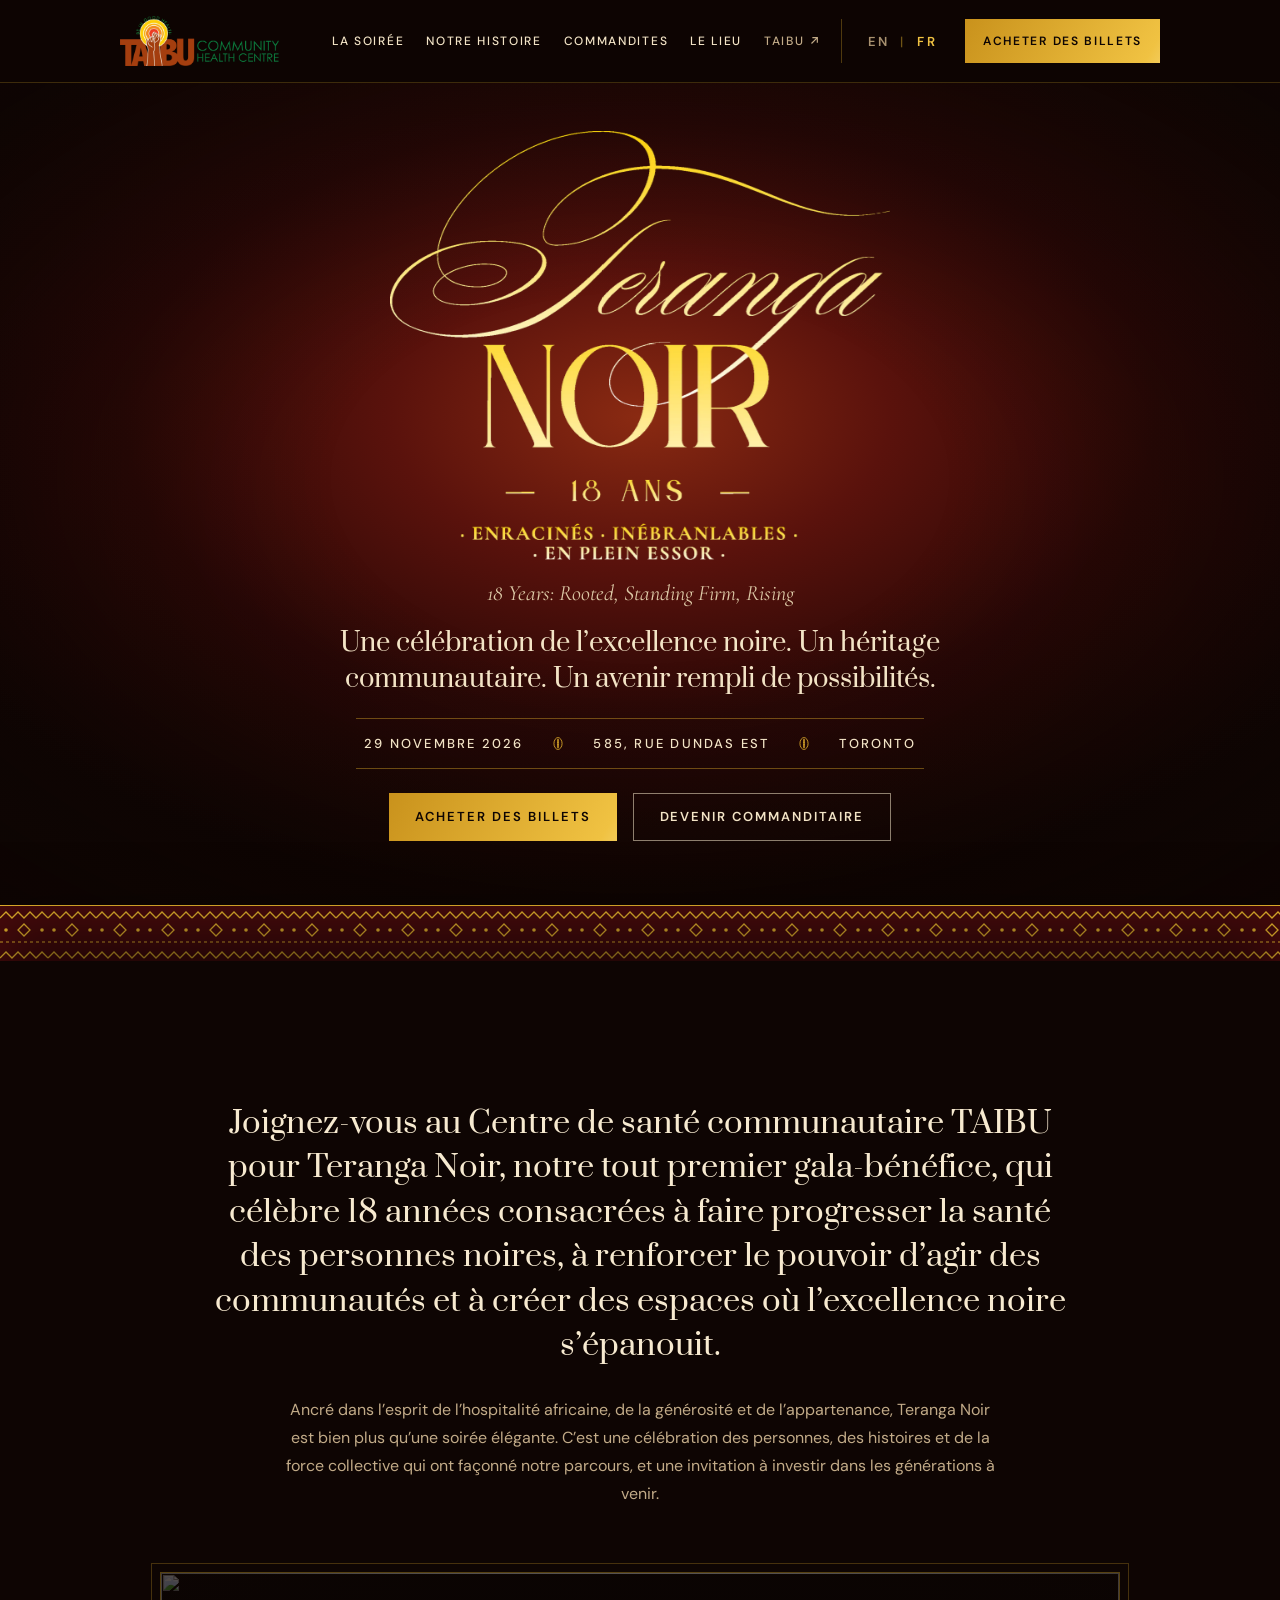
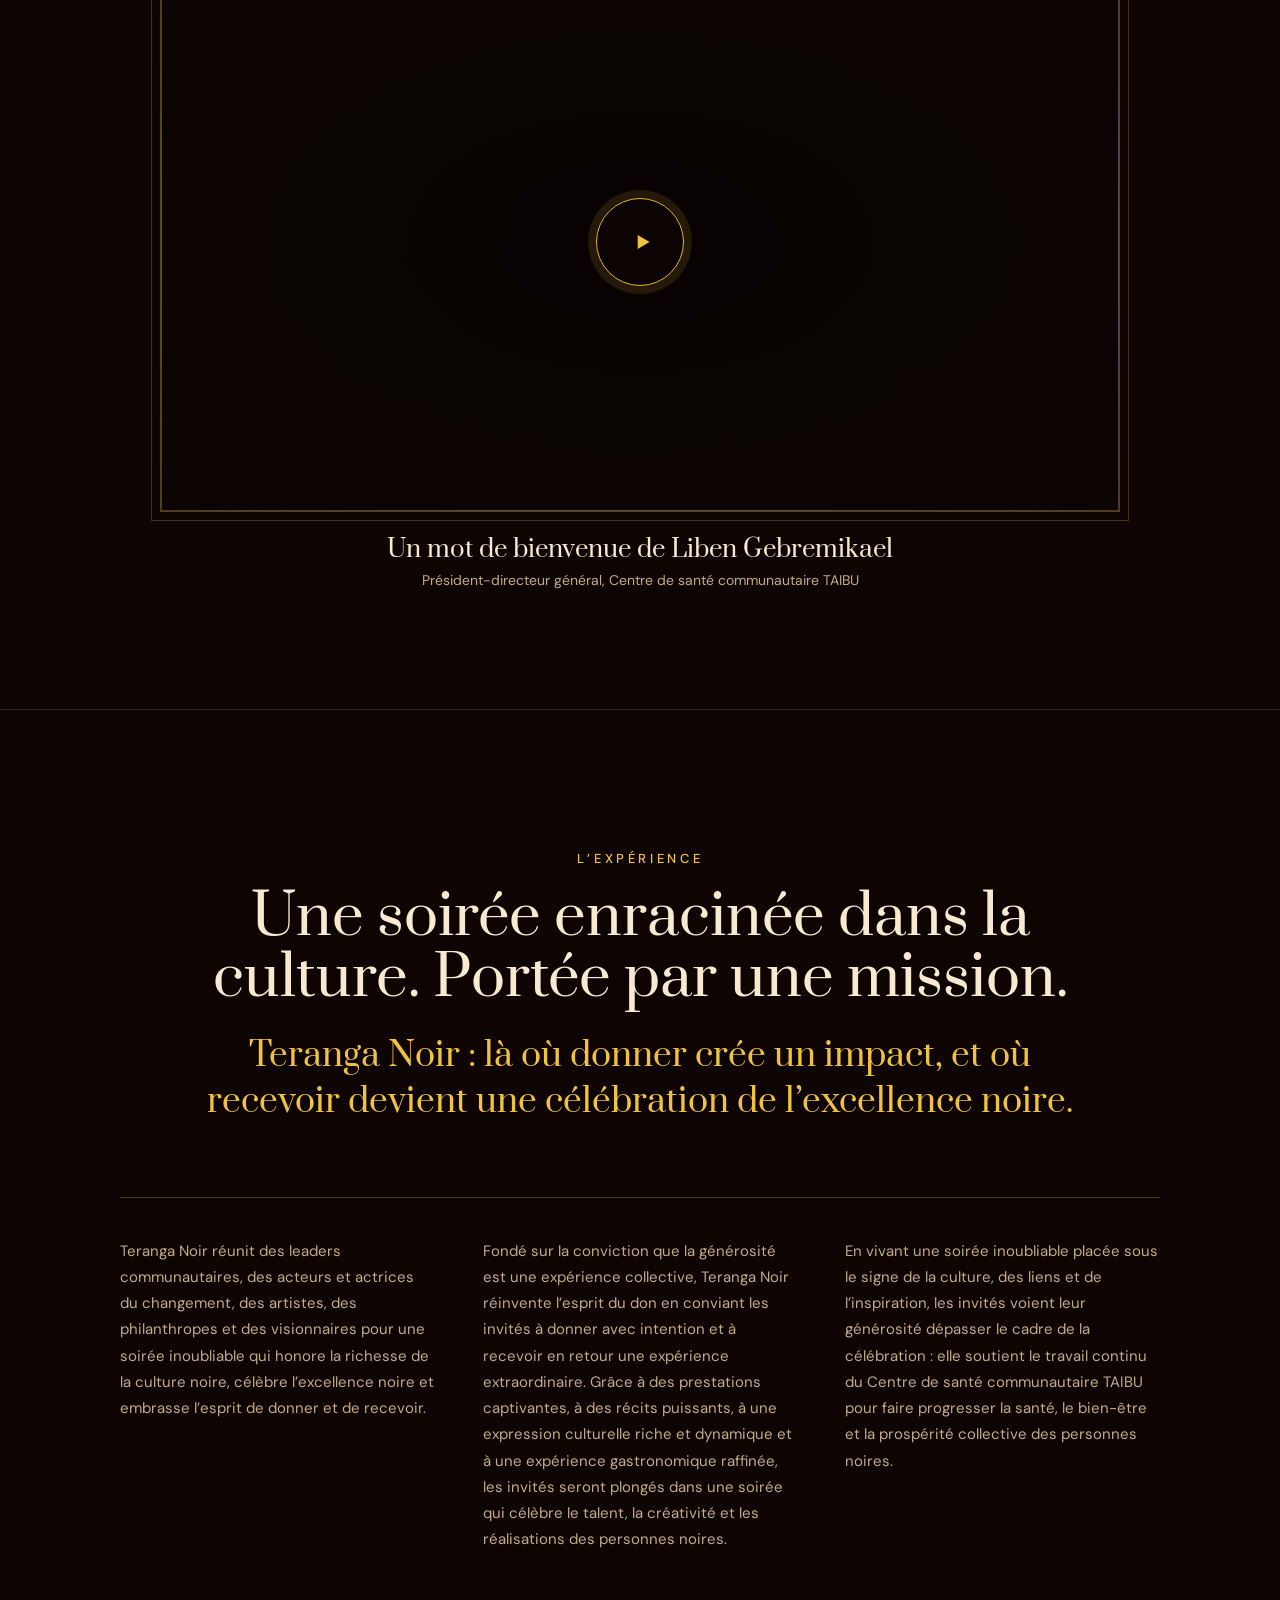
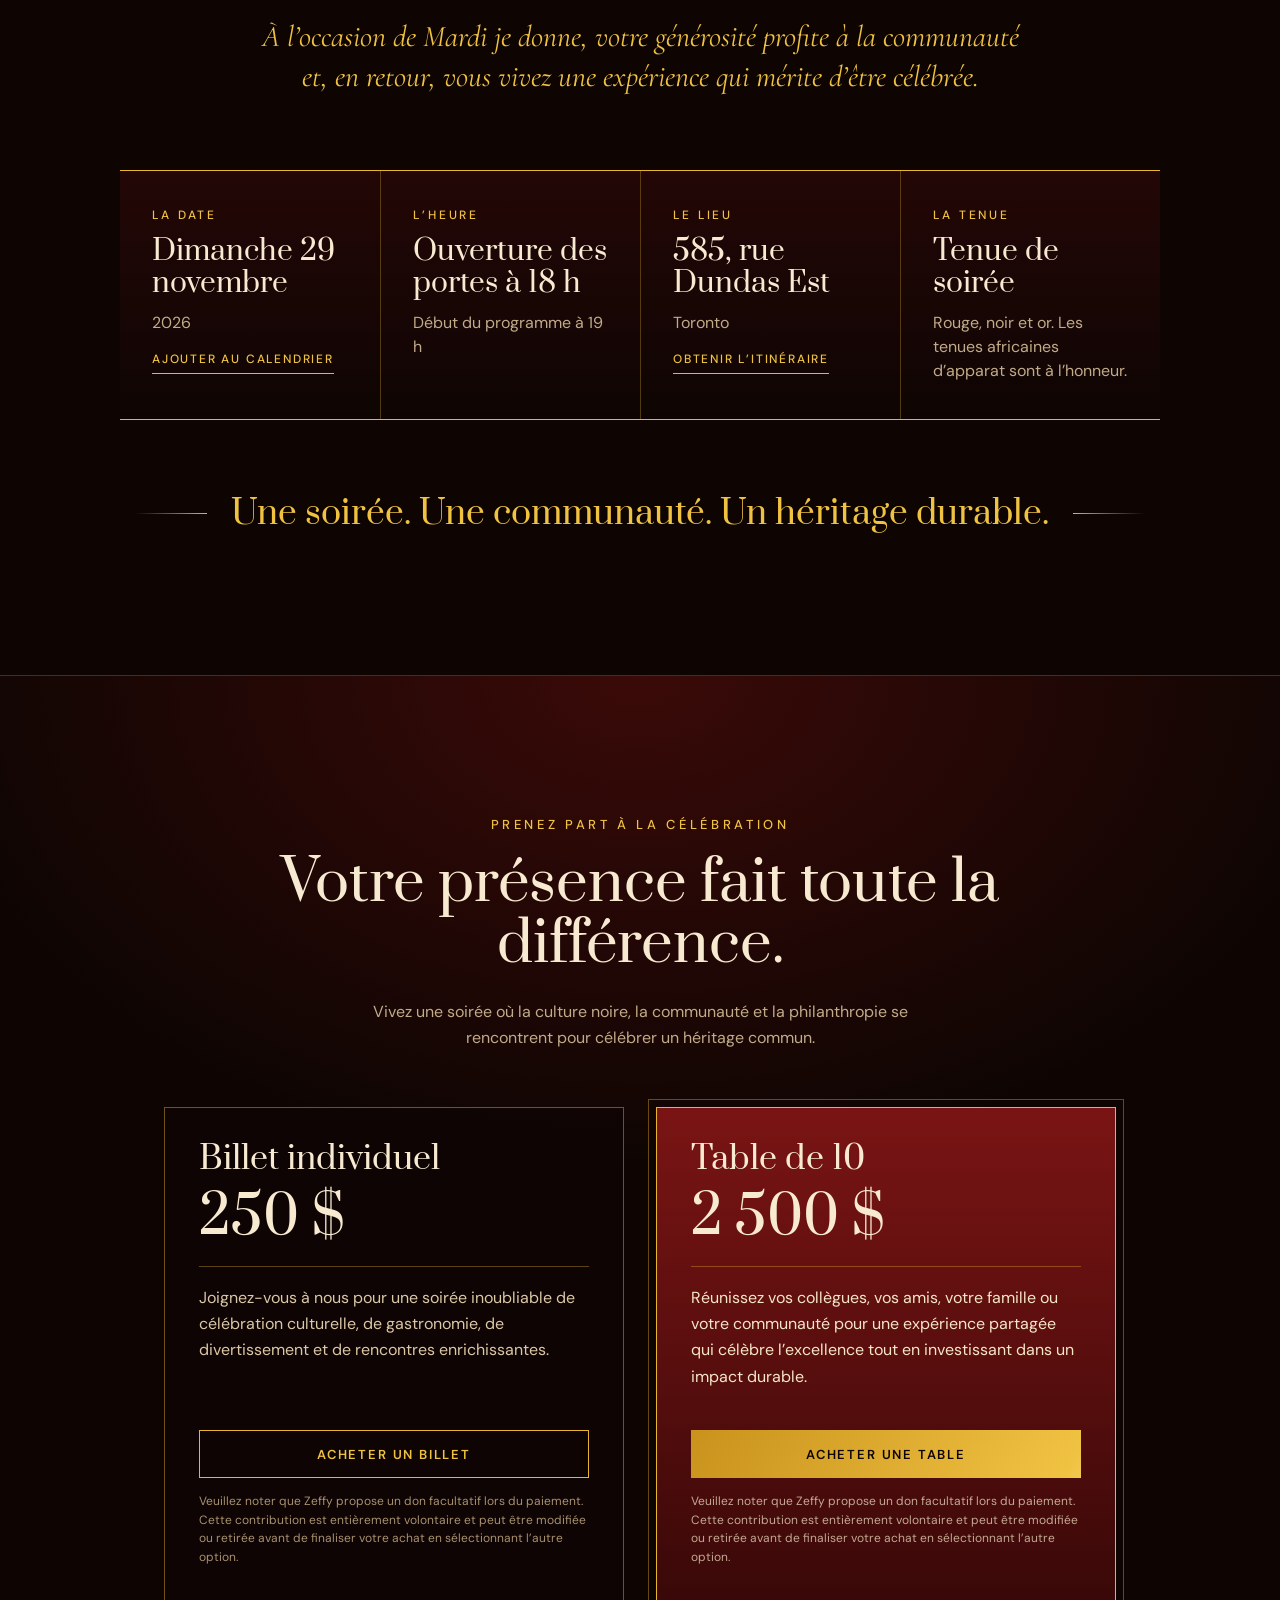
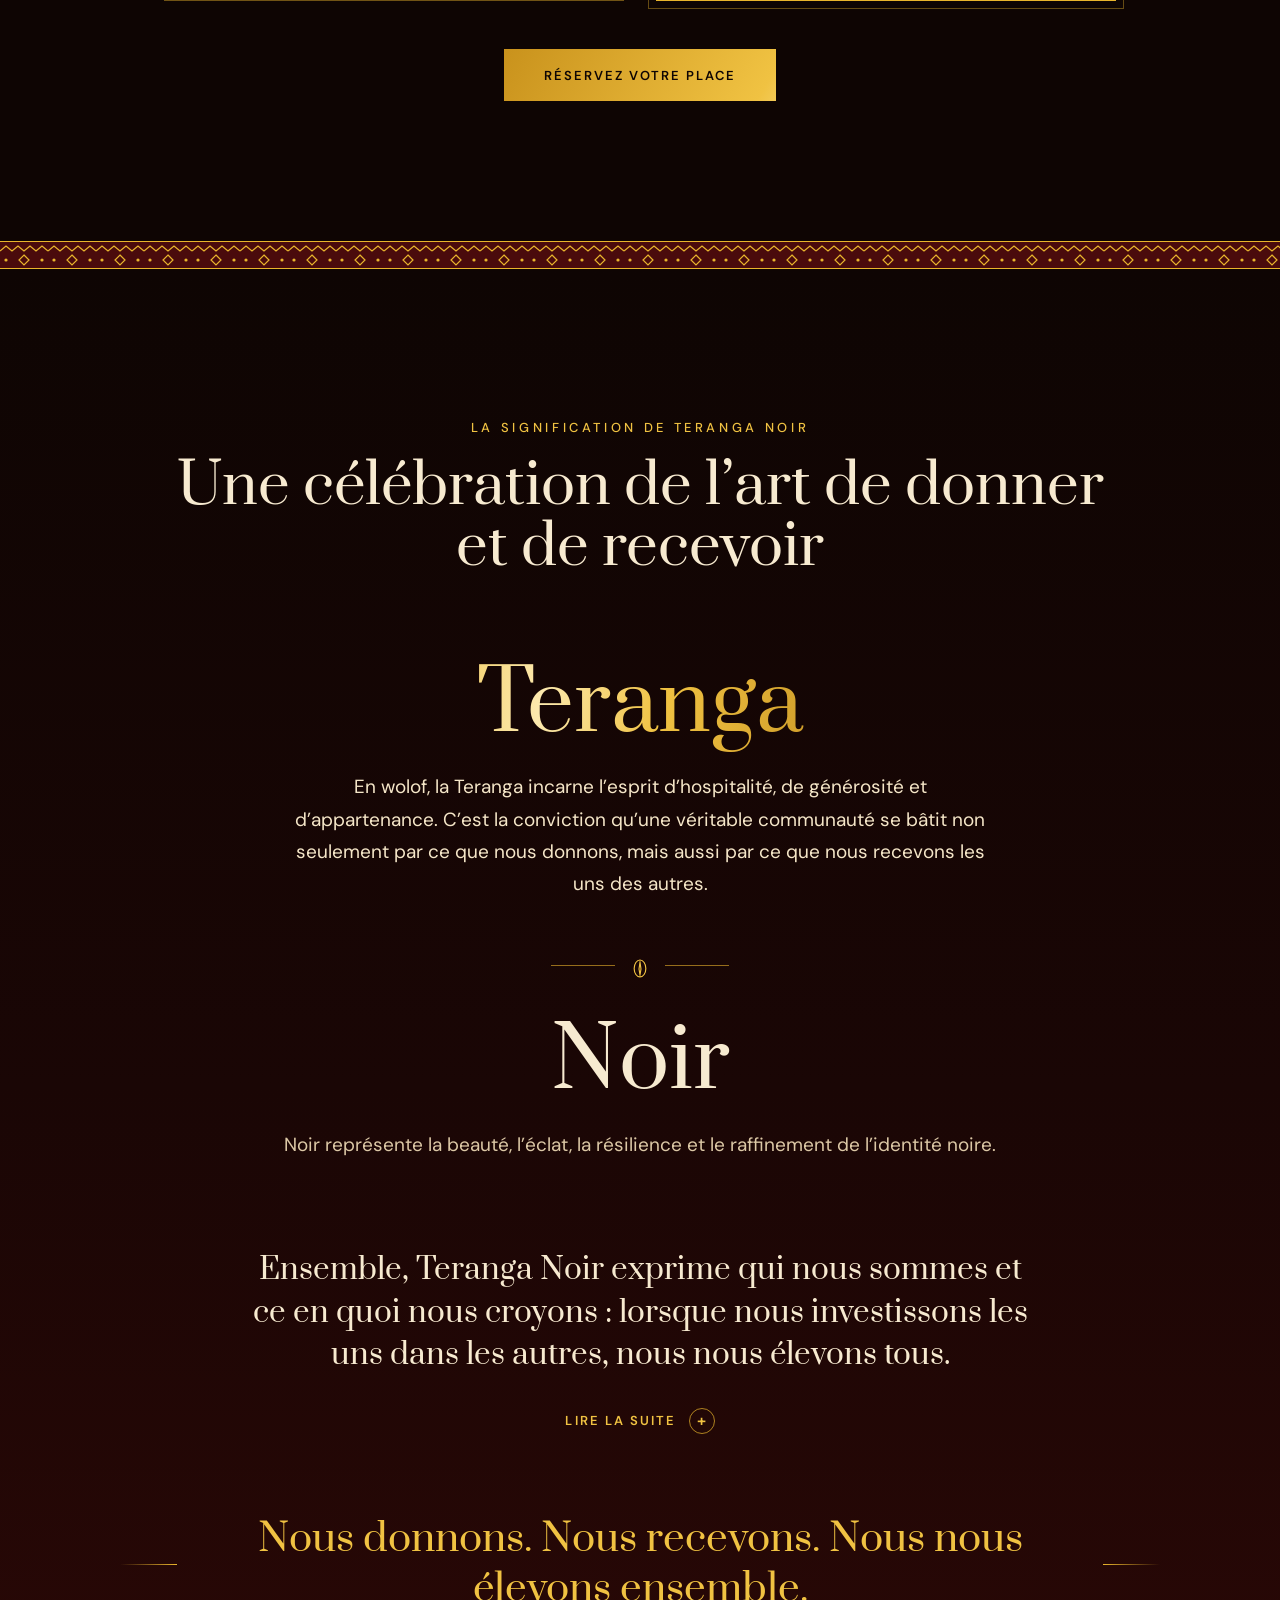
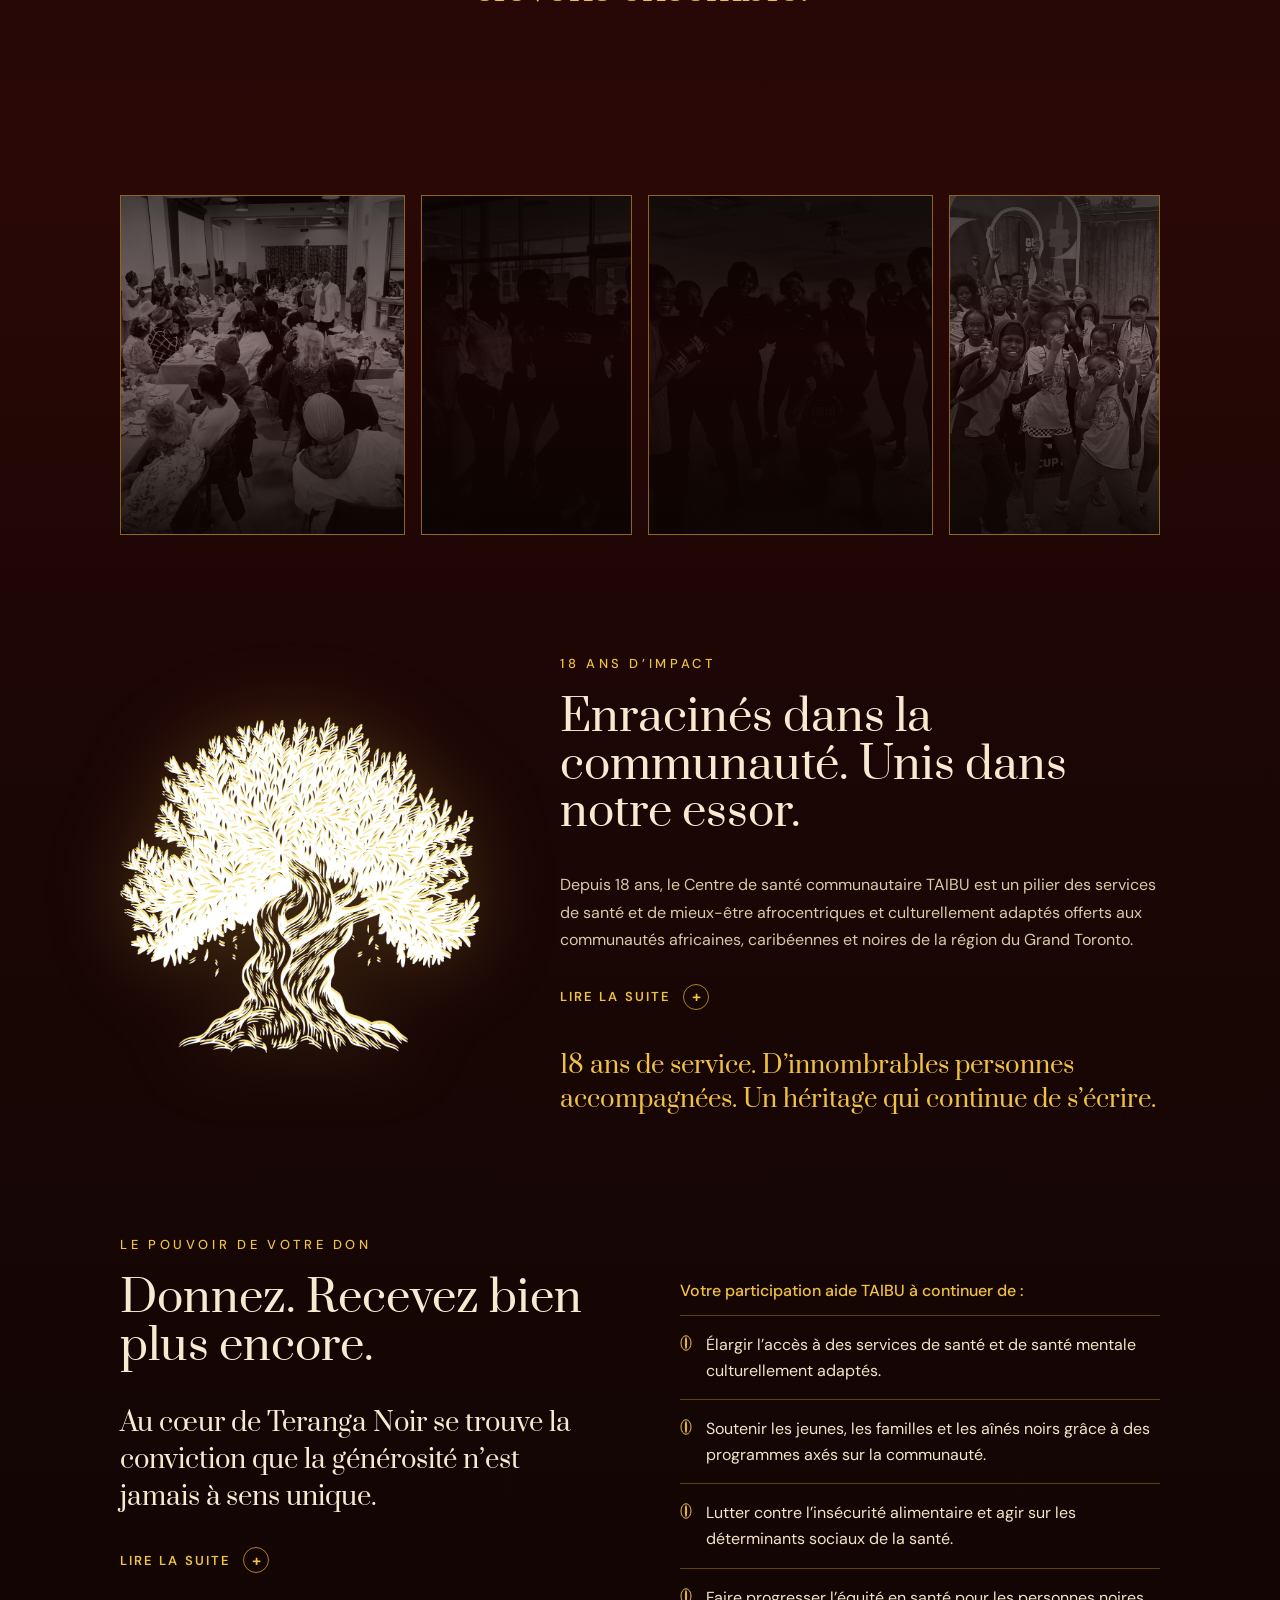
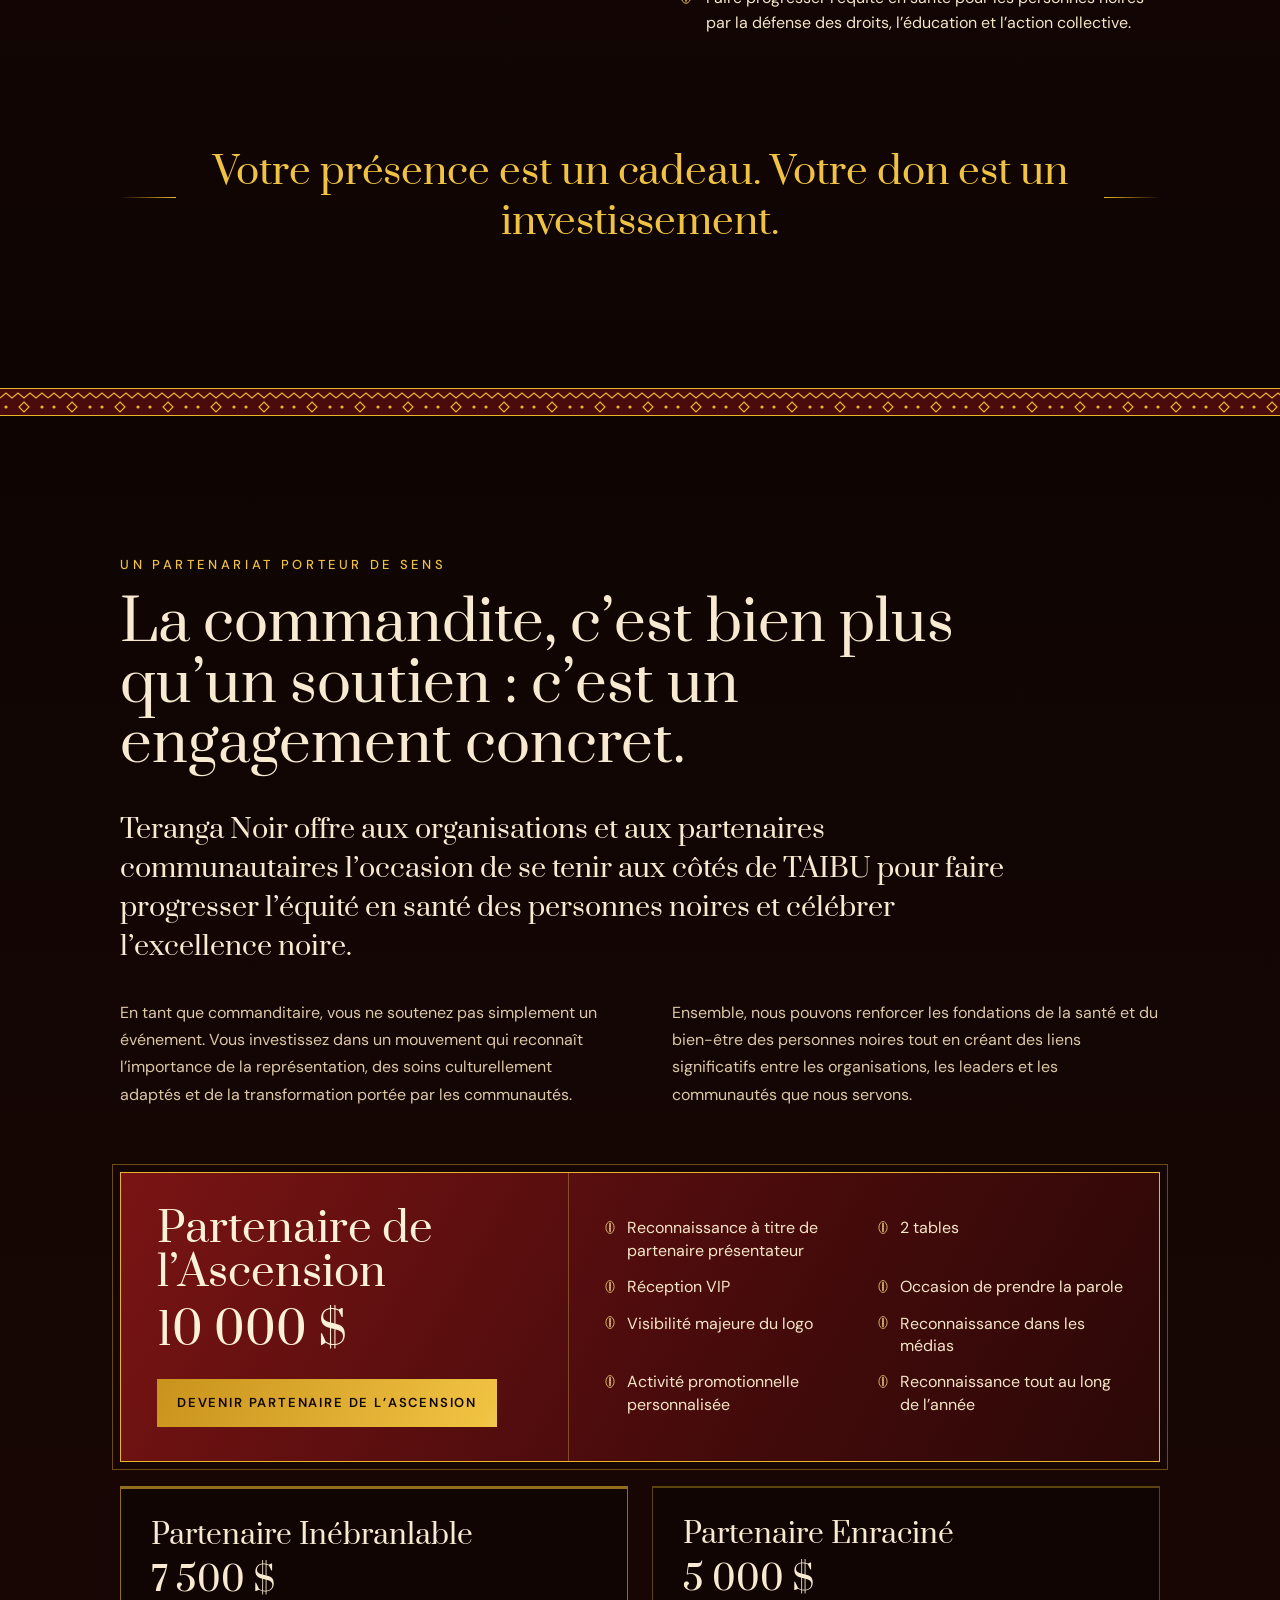
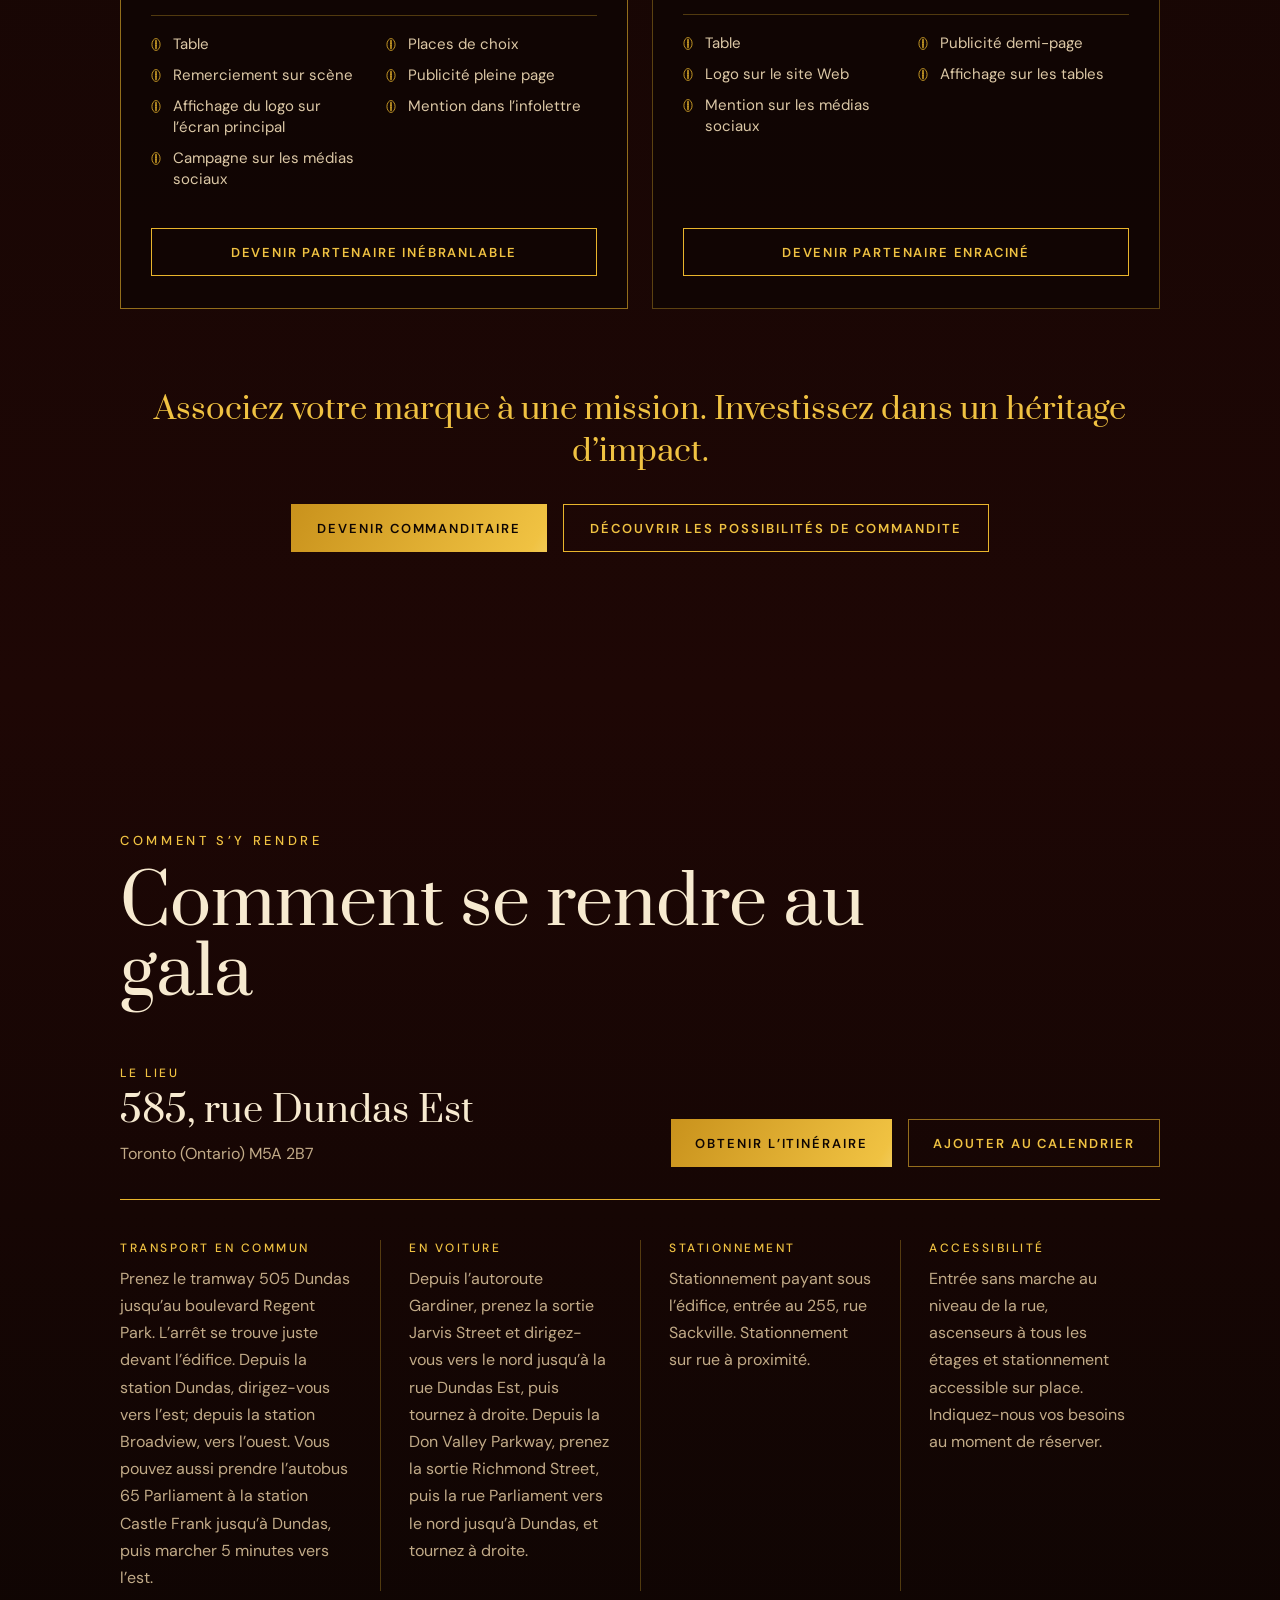
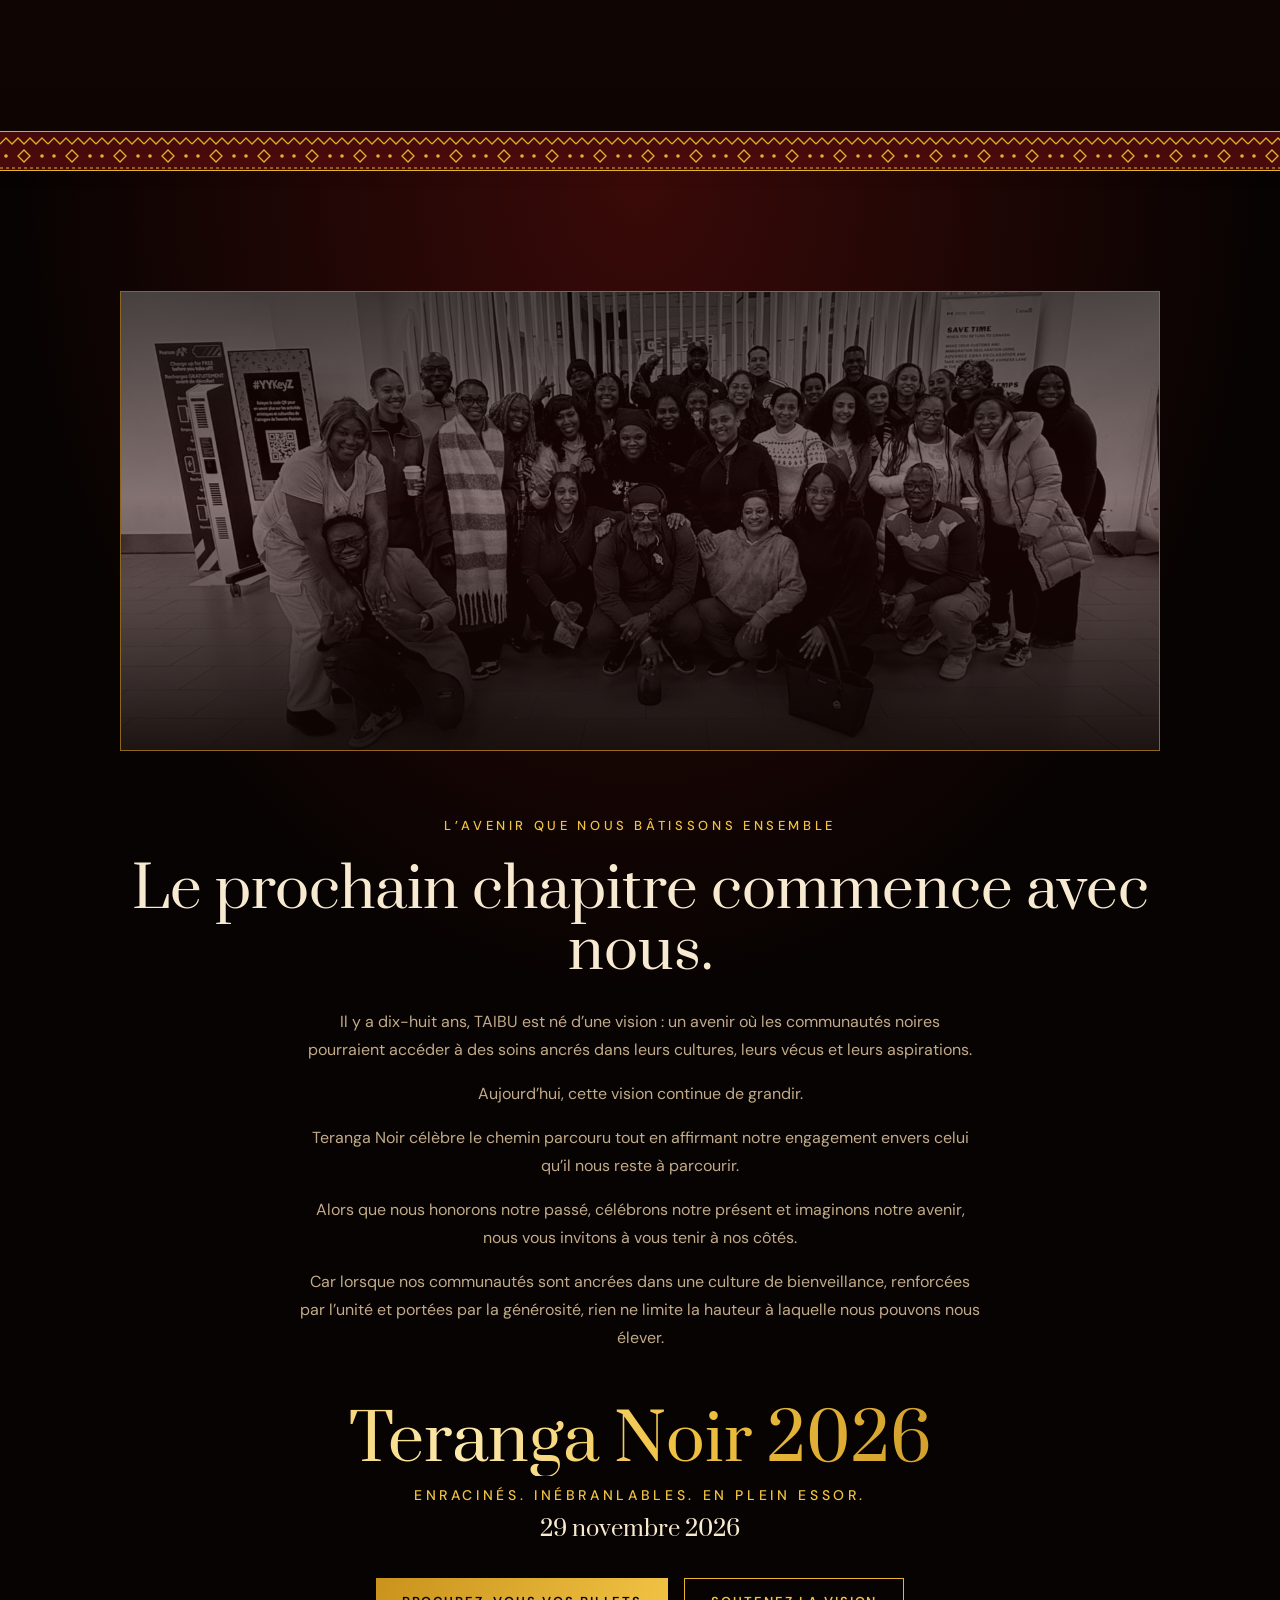
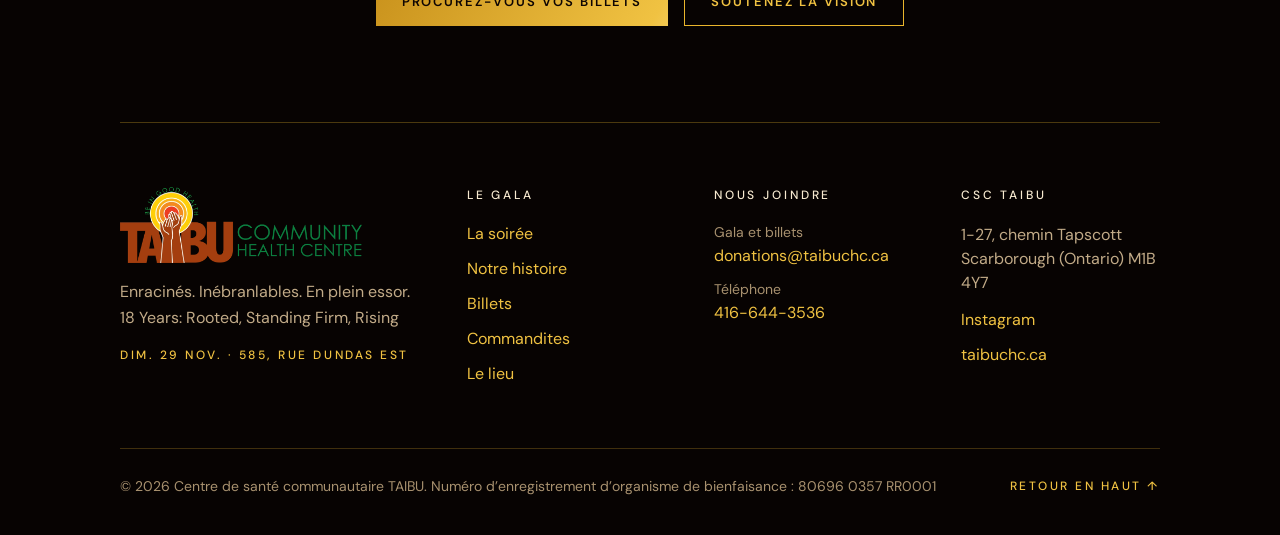
==== commit 01eacaca: "Tickets: Zeffy donation note as fine print in each ticket card Moved from under Reserve Your Seat to" ====
--- a/fr/index.html
+++ b/fr/index.html
@@ -417,6 +417,9 @@
                 data-fallback="ticketLink"
                 >Acheter un billet</a
               >
+              <p class="card__note">
+                Veuillez noter que Zeffy propose un don facultatif lors du paiement. Cette contribution est entièrement volontaire et peut être modifiée ou retirée avant de finaliser votre achat en sélectionnant l’autre option.
+              </p>
             </article>
             <article class="card card--featured">
               <h3 class="card__name">Table de 10</h3>
@@ -436,6 +439,9 @@
                 data-fallback="ticketLink"
                 >Acheter une table</a
               >
+              <p class="card__note">
+                Veuillez noter que Zeffy propose un don facultatif lors du paiement. Cette contribution est entièrement volontaire et peut être modifiée ou retirée avant de finaliser votre achat en sélectionnant l’autre option.
+              </p>
             </article>
           </div>
 
@@ -446,9 +452,6 @@
               data-href="ticketLink"
               >Réservez votre place</a
             >
-            <p class="fineprint fineprint--note">
-              Veuillez noter que Zeffy propose un don facultatif lors du paiement. Cette contribution est entièrement volontaire et peut être modifiée ou retirée avant de finaliser votre achat en sélectionnant l’autre option.
-            </p>
           </div>
         </div>
       </section>
--- a/styles.css
+++ b/styles.css
@@ -373,9 +373,10 @@
 .card__text { font-size: 16px; line-height: 1.65; color: var(--sand); margin-bottom: 26px; }
 .card--featured .card__text { color: #f5e6c8; }
 .card__btn { display: flex; padding: 0 20px; letter-spacing: 0.14em; margin-top: auto; }
+.card__note { font-size: 12px; line-height: 1.55; color: var(--muted); }
+.card--featured .card__note { color: rgba(245, 230, 200, 0.72); }
 .tickets__footer { display: flex; flex-direction: column; align-items: center; gap: 18px; margin-top: 48px; }
 .fineprint { font-size: 15px; color: var(--muted); }
-.fineprint--note { max-width: 620px; text-align: center; line-height: 1.6; text-wrap: pretty; }
 
 /* The Meaning */
 .section--meaning { padding: 150px var(--gutter) 140px; background: linear-gradient(180deg, var(--black) 0%, #1a0605 55%, var(--oxblood-dark) 100%); }
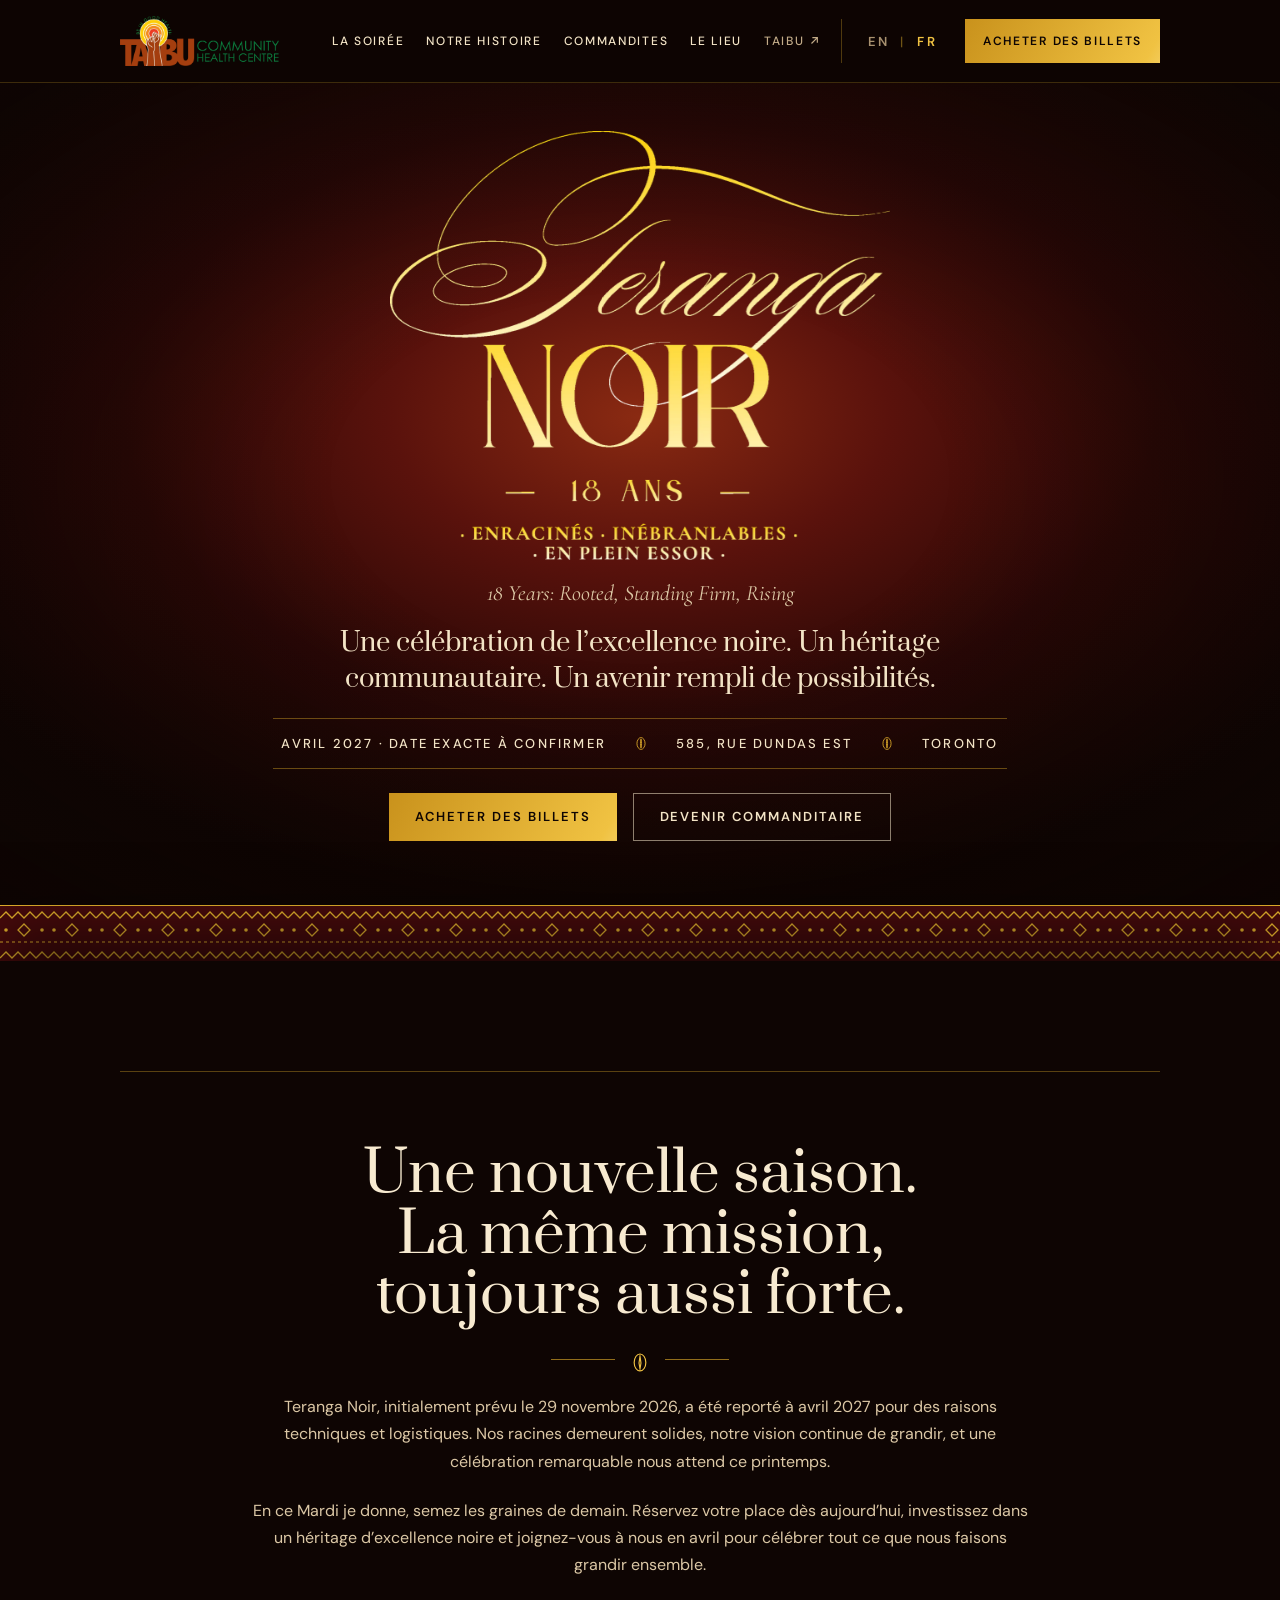
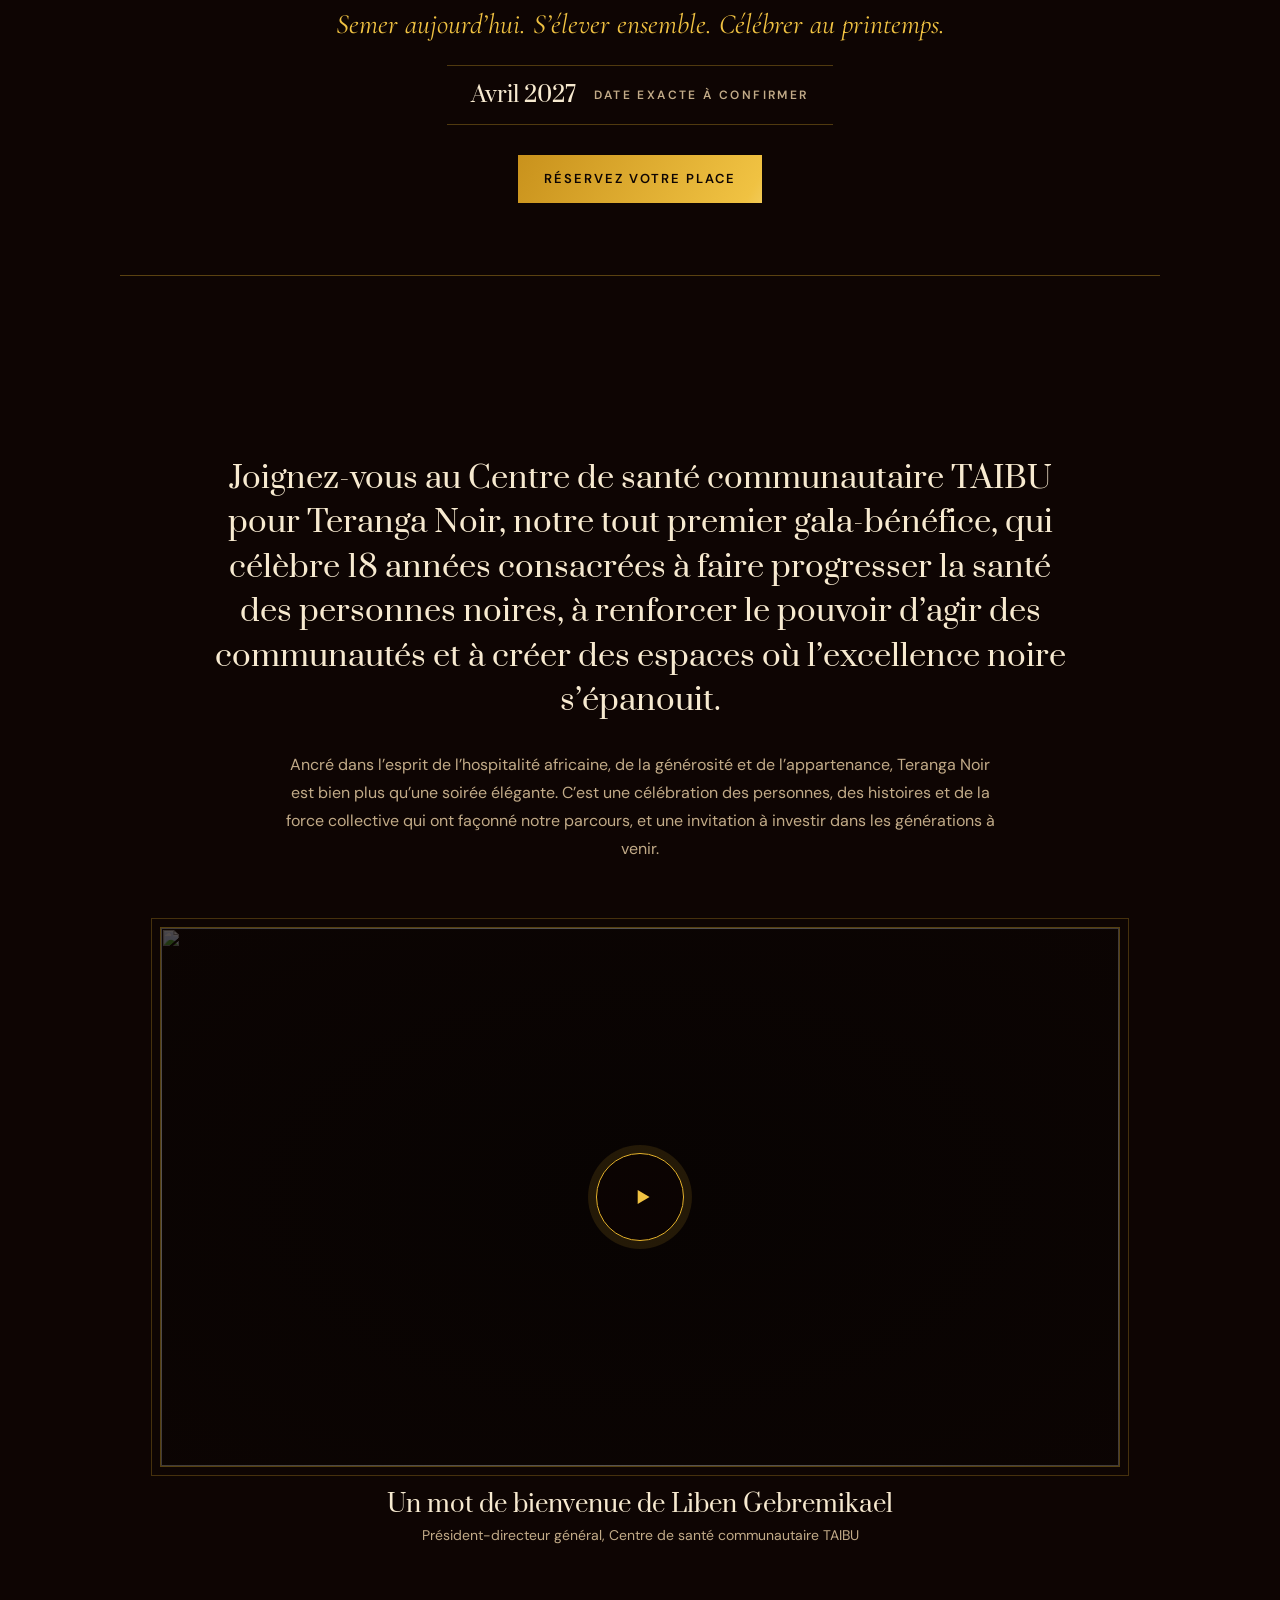
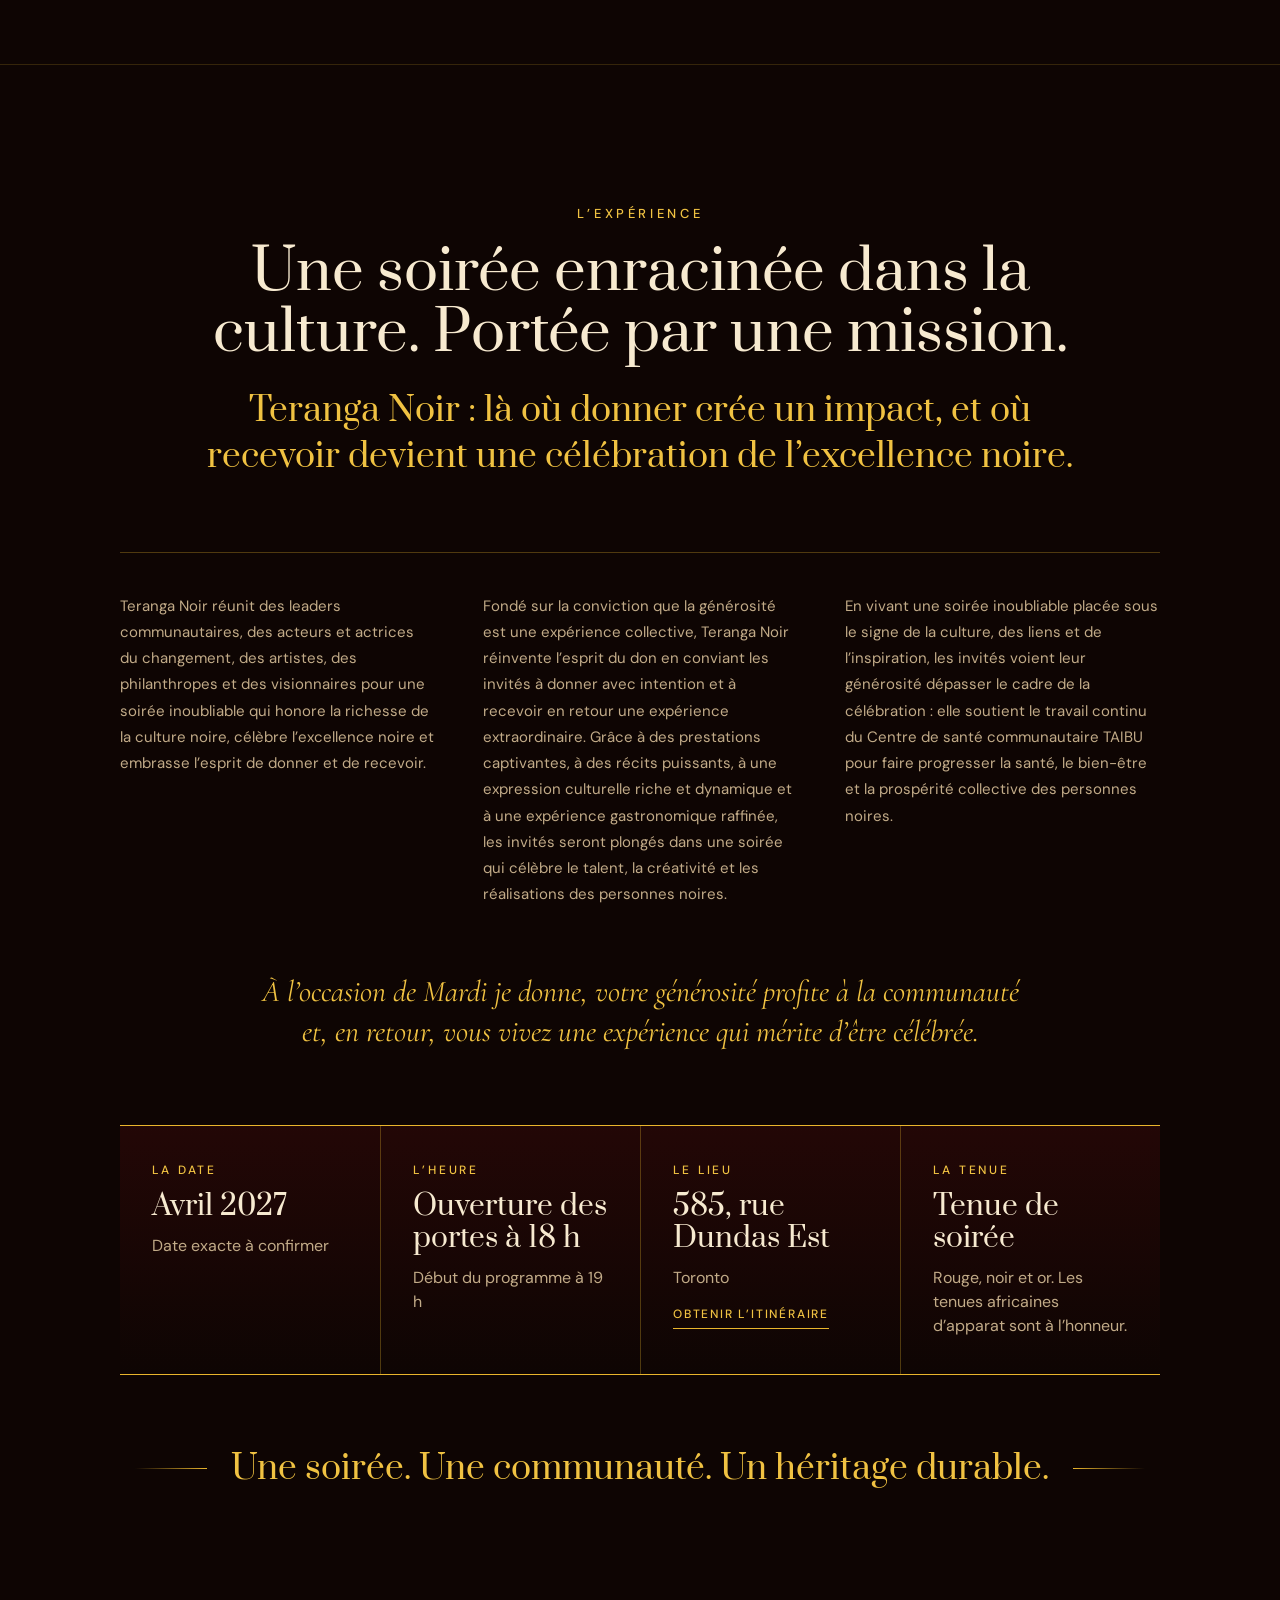
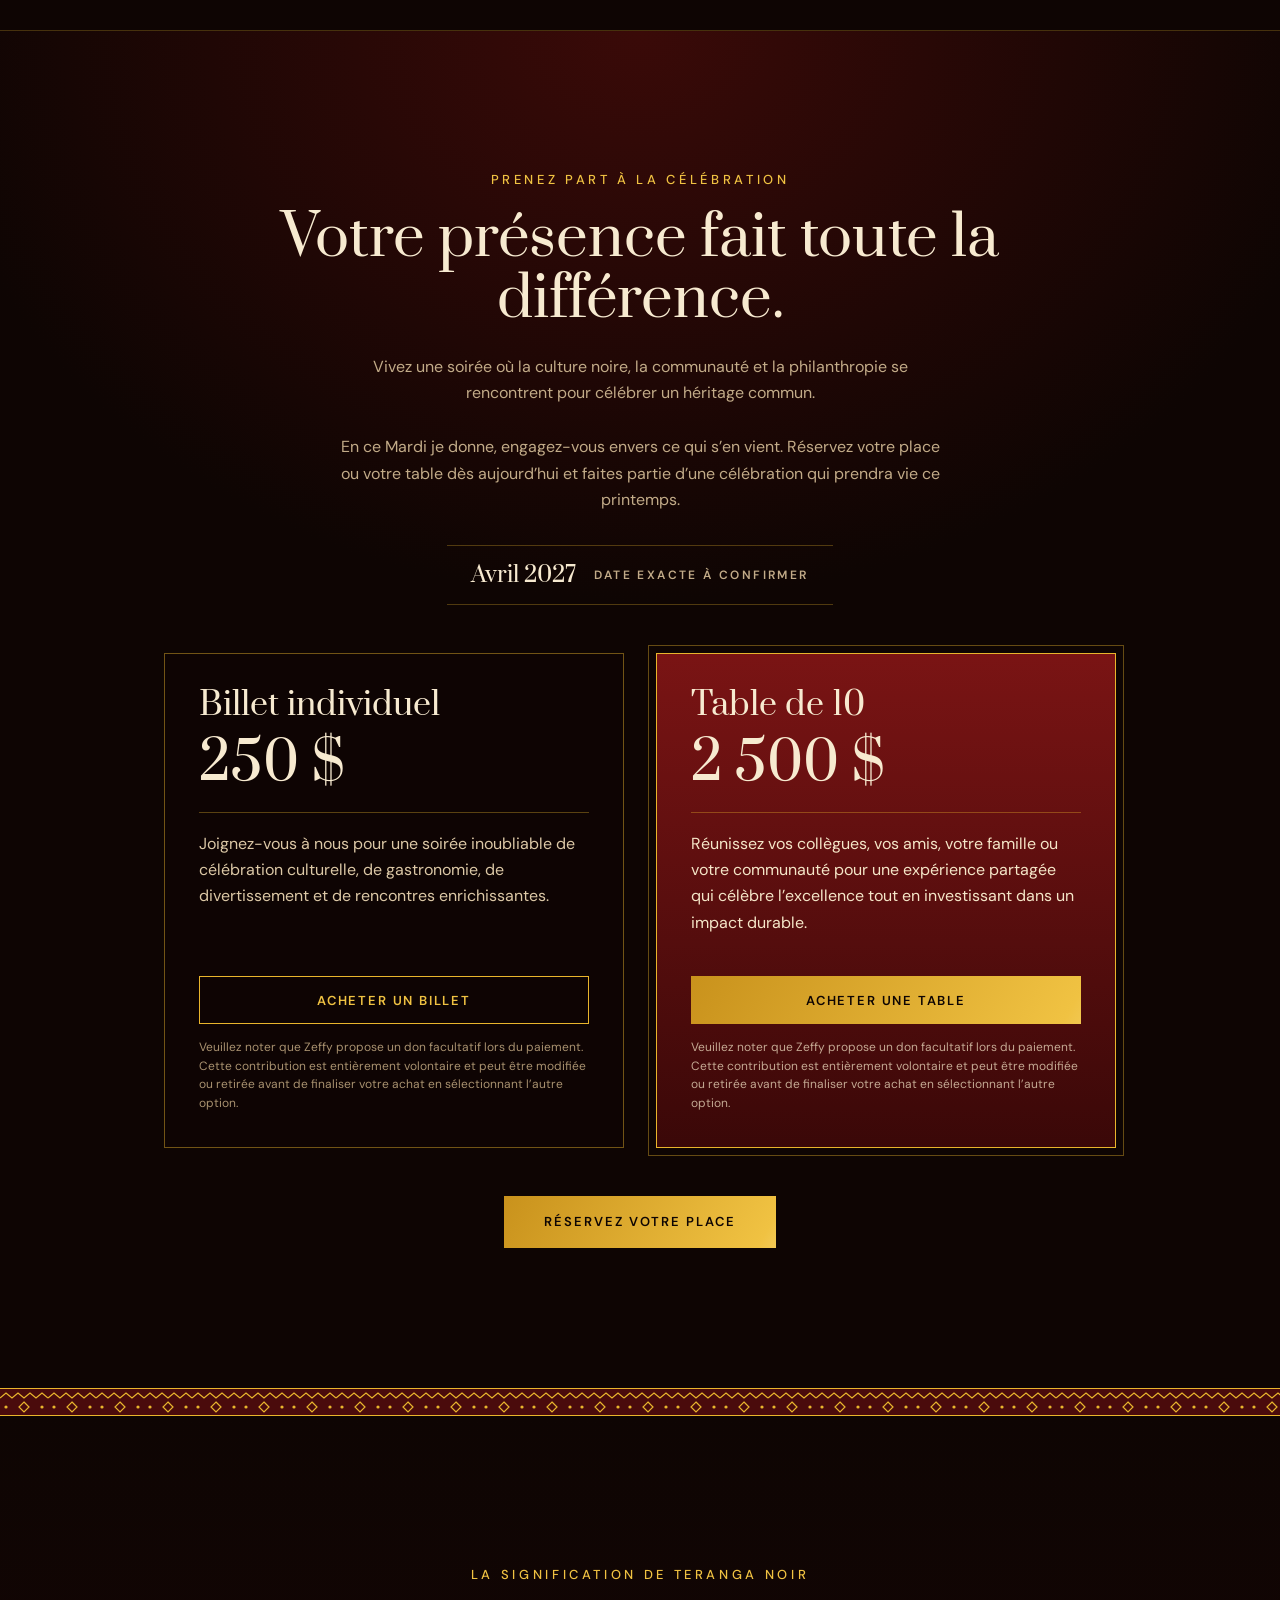
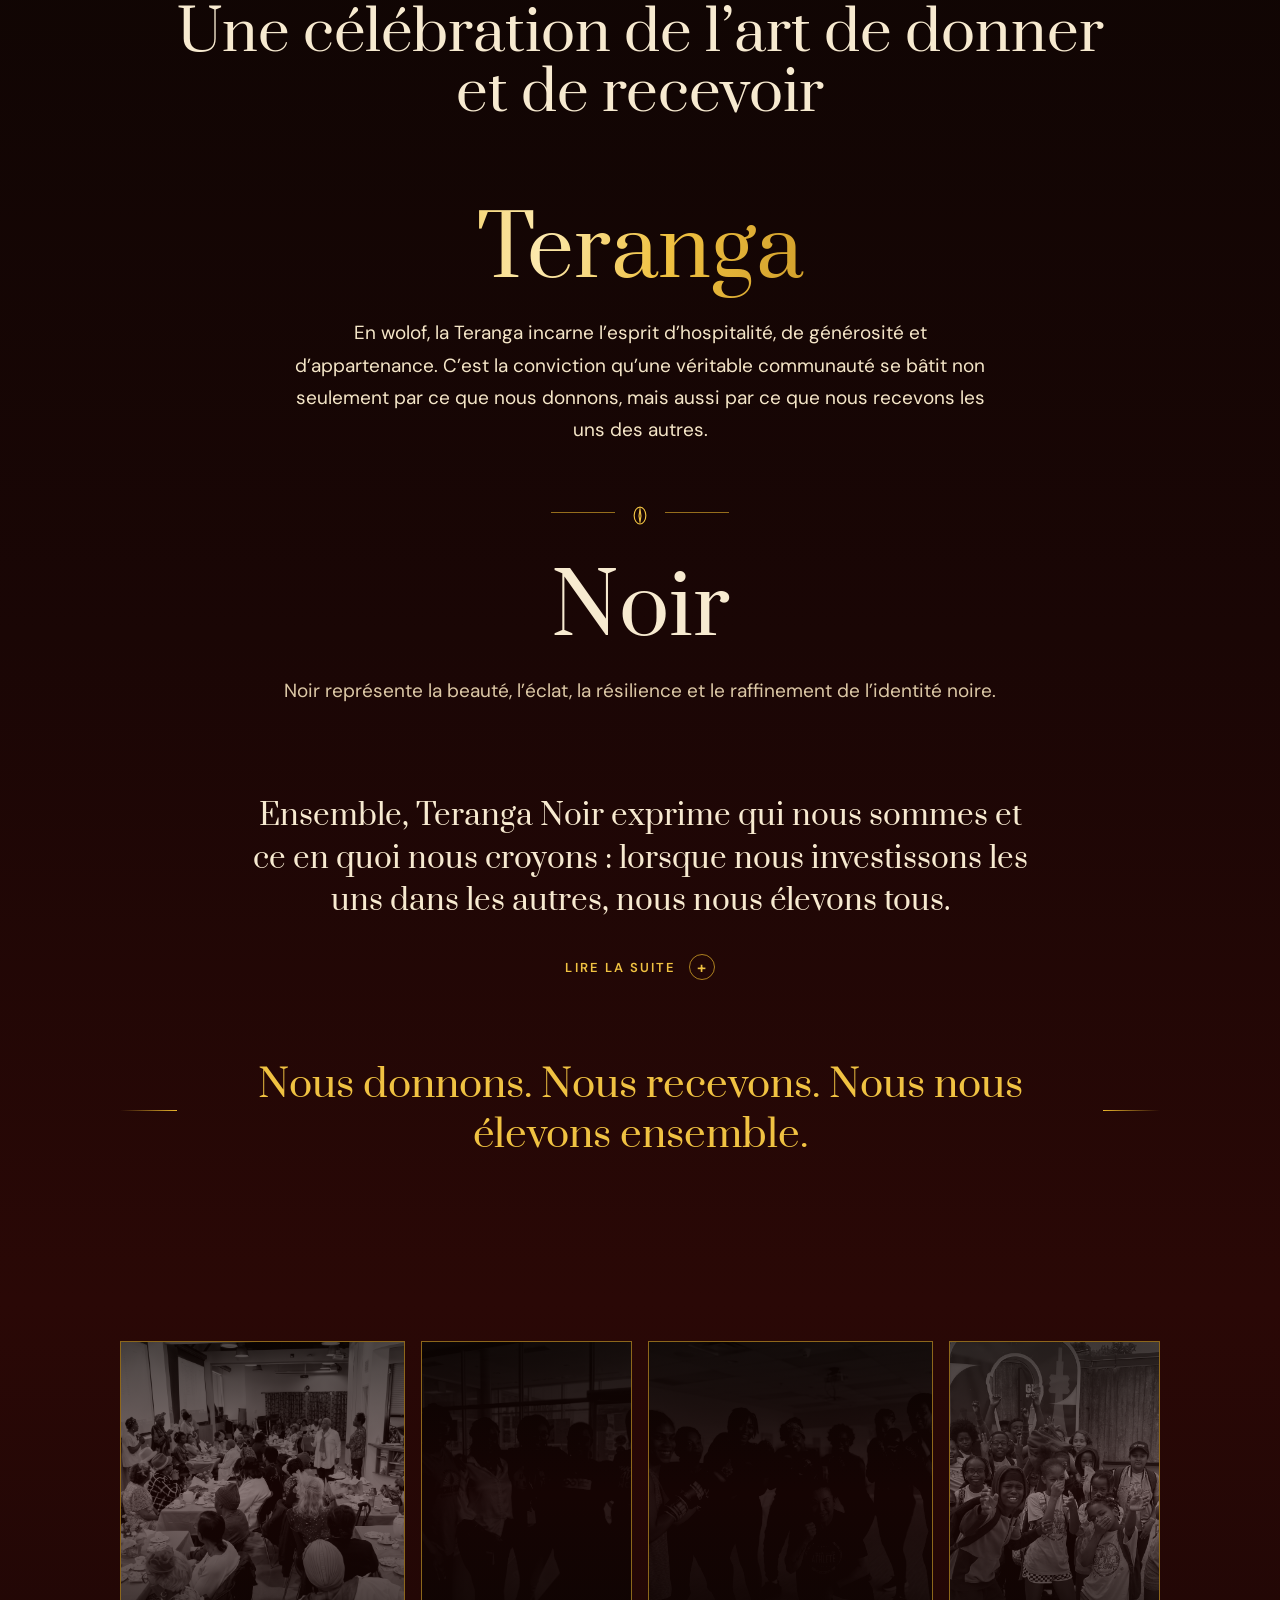
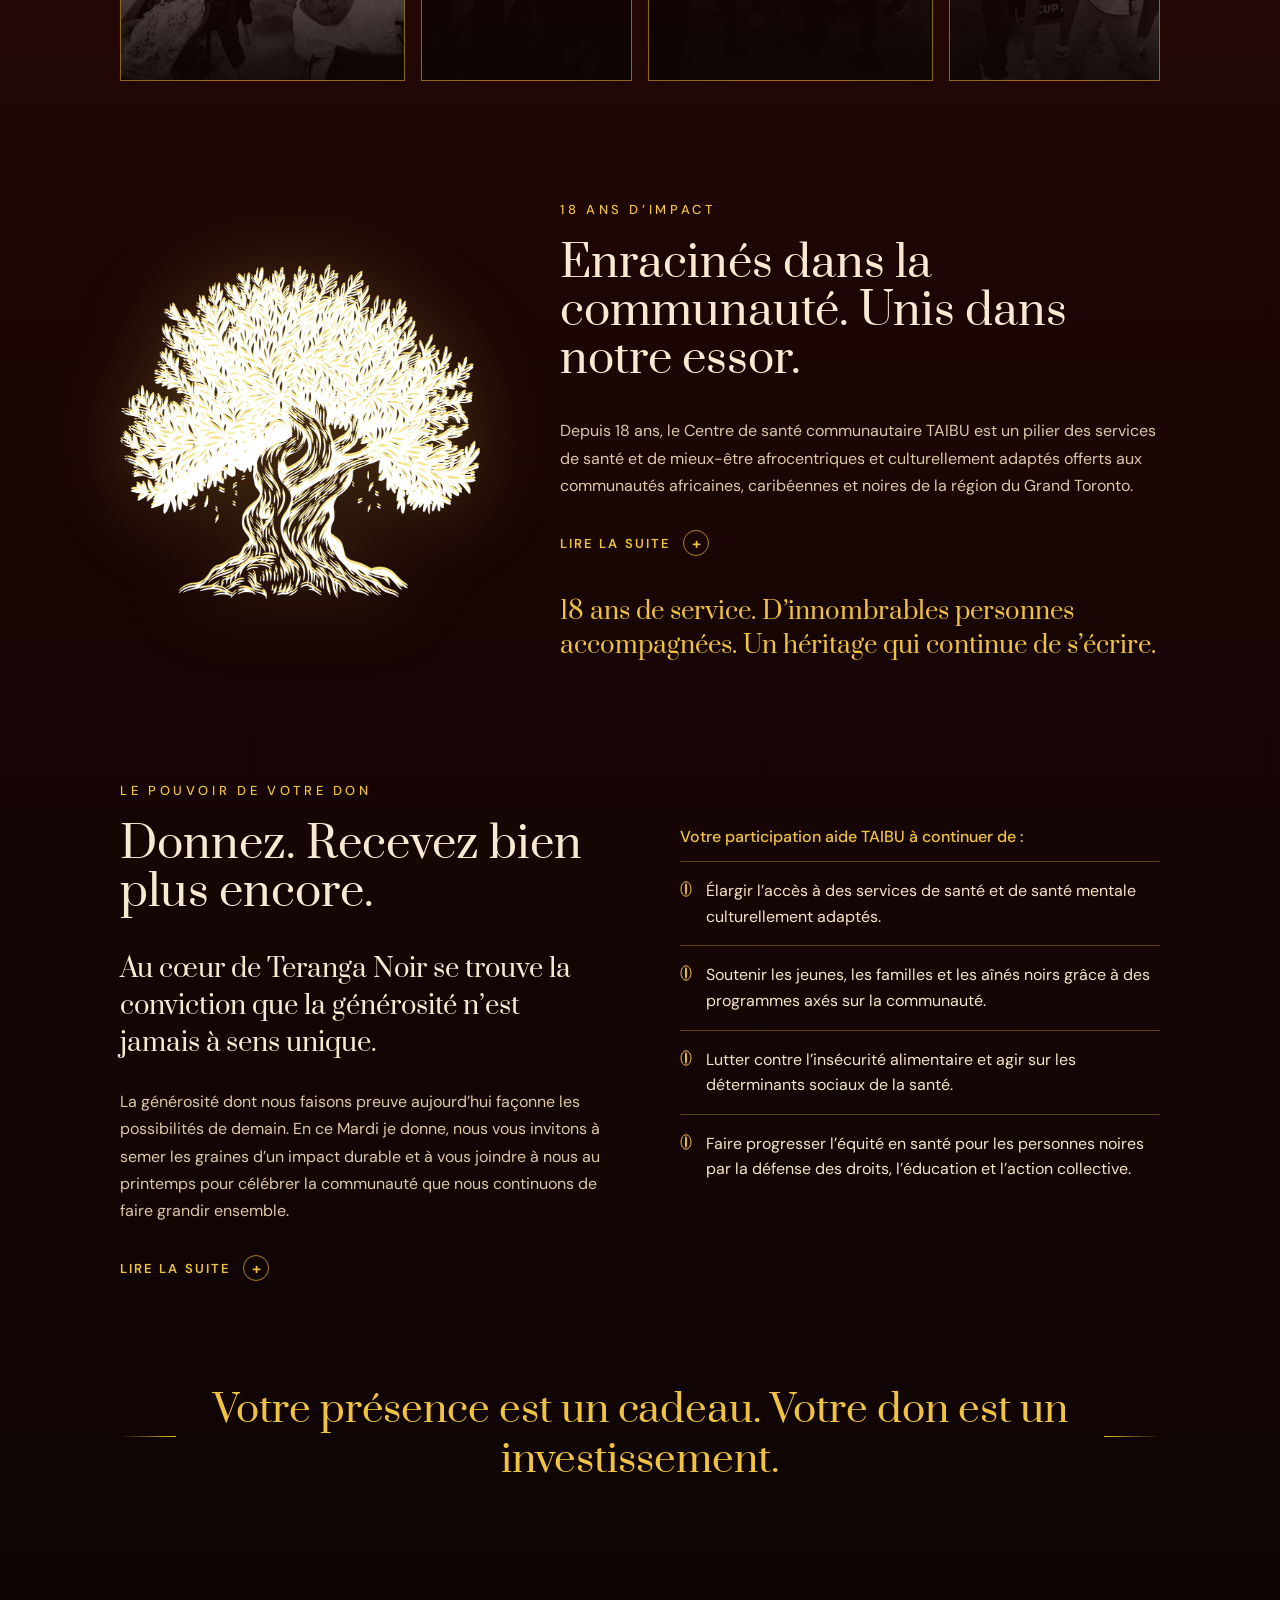
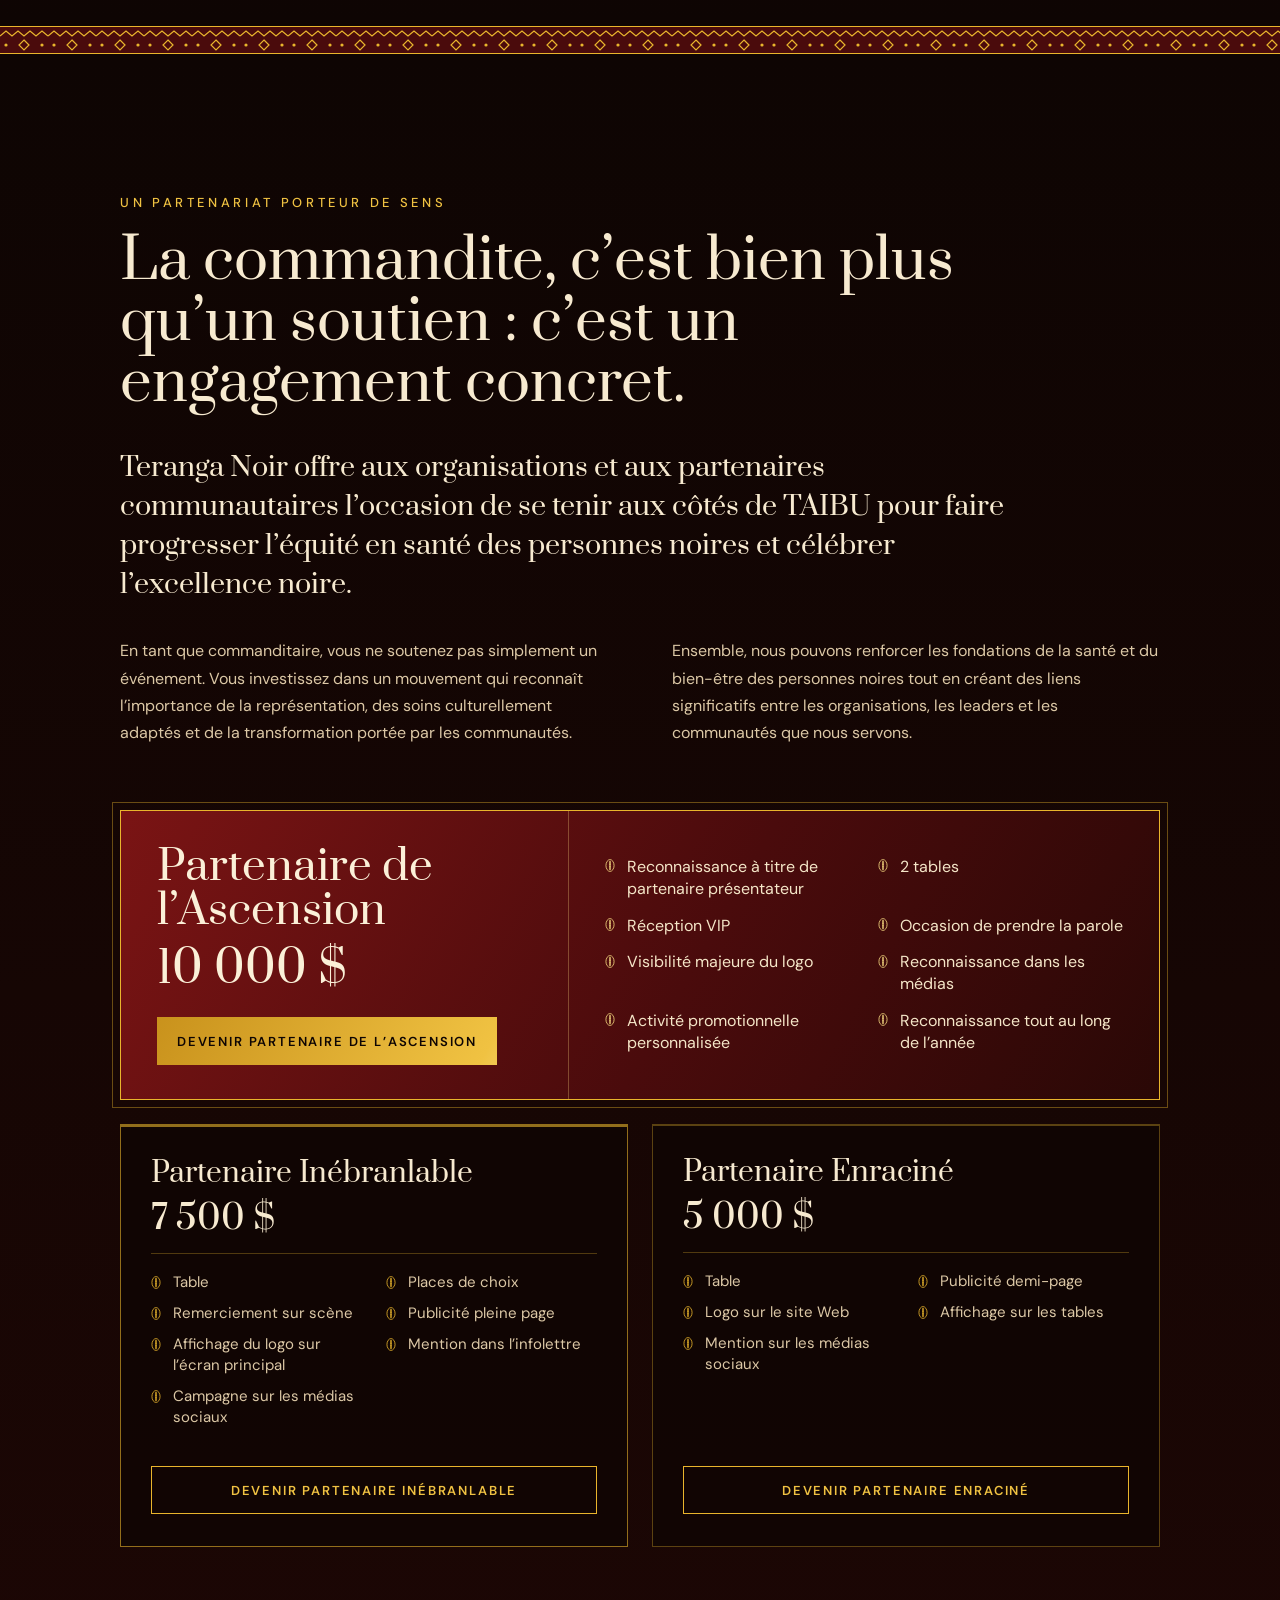
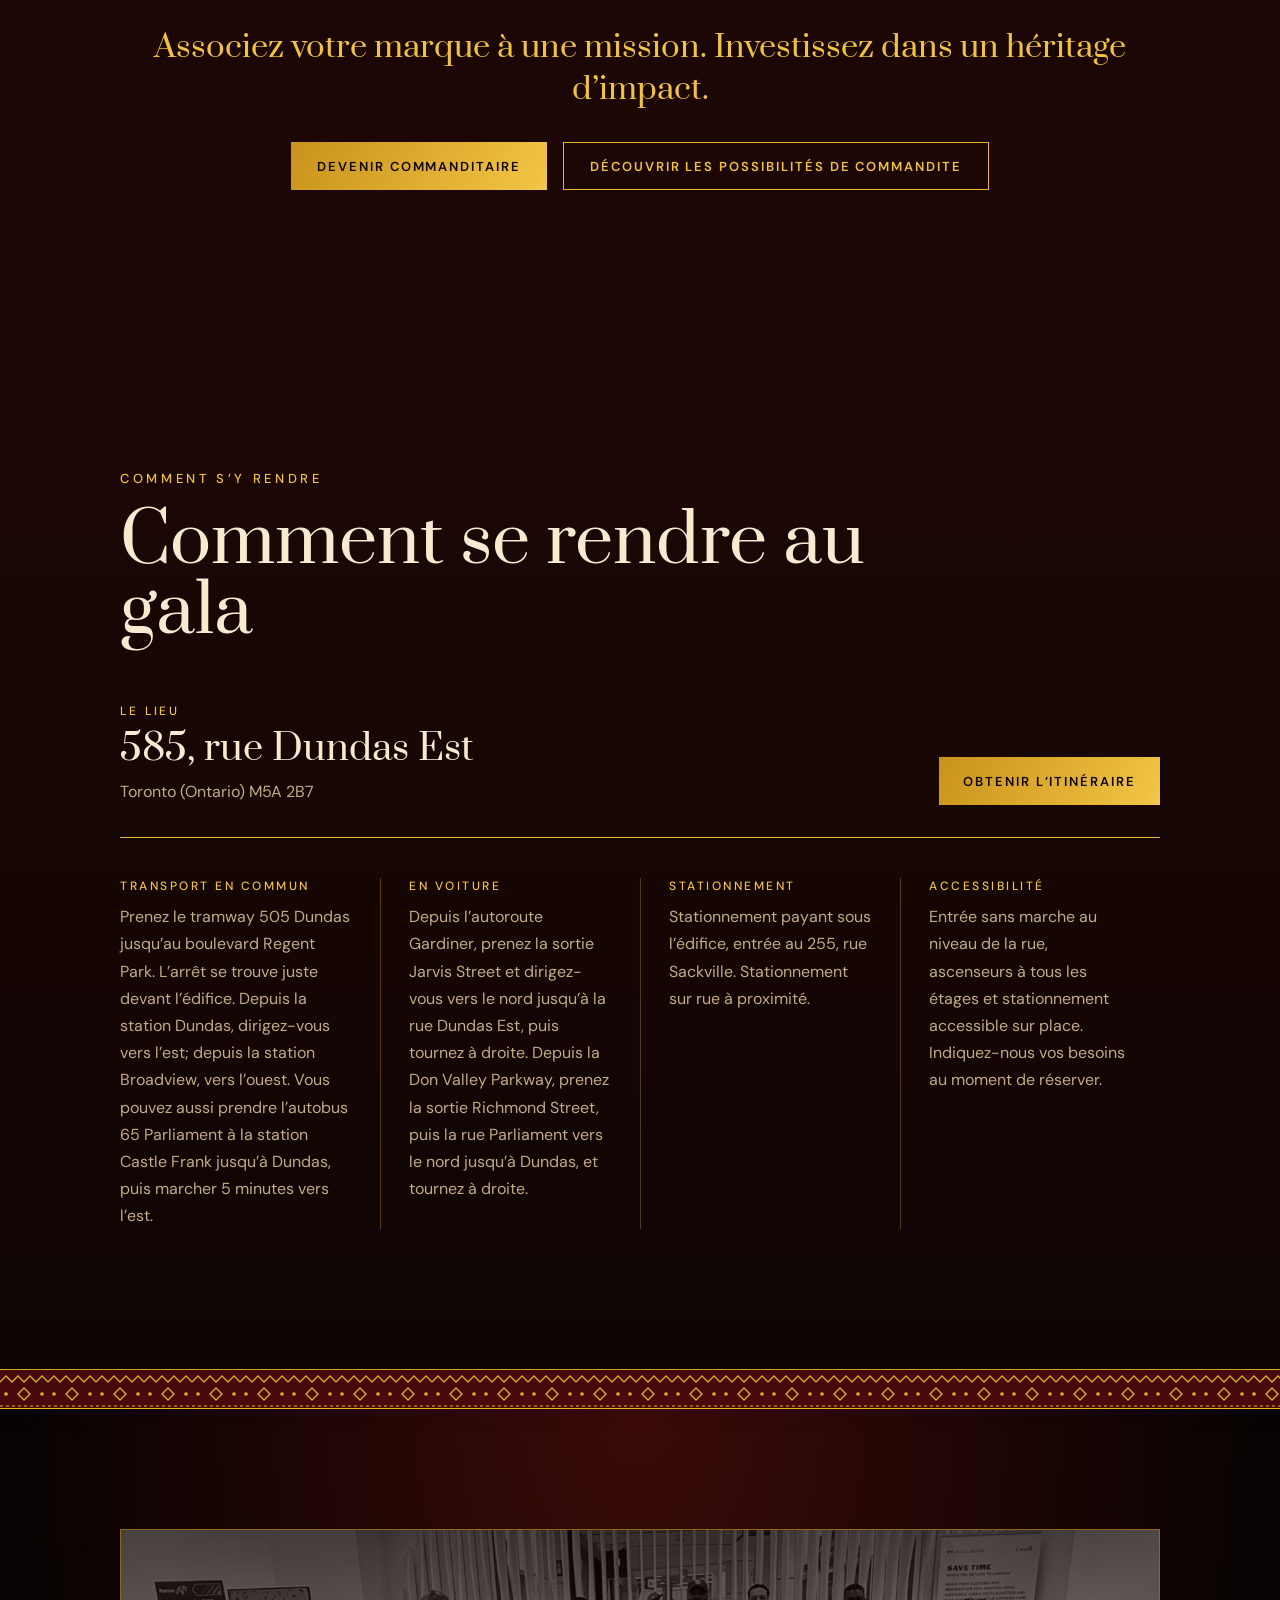
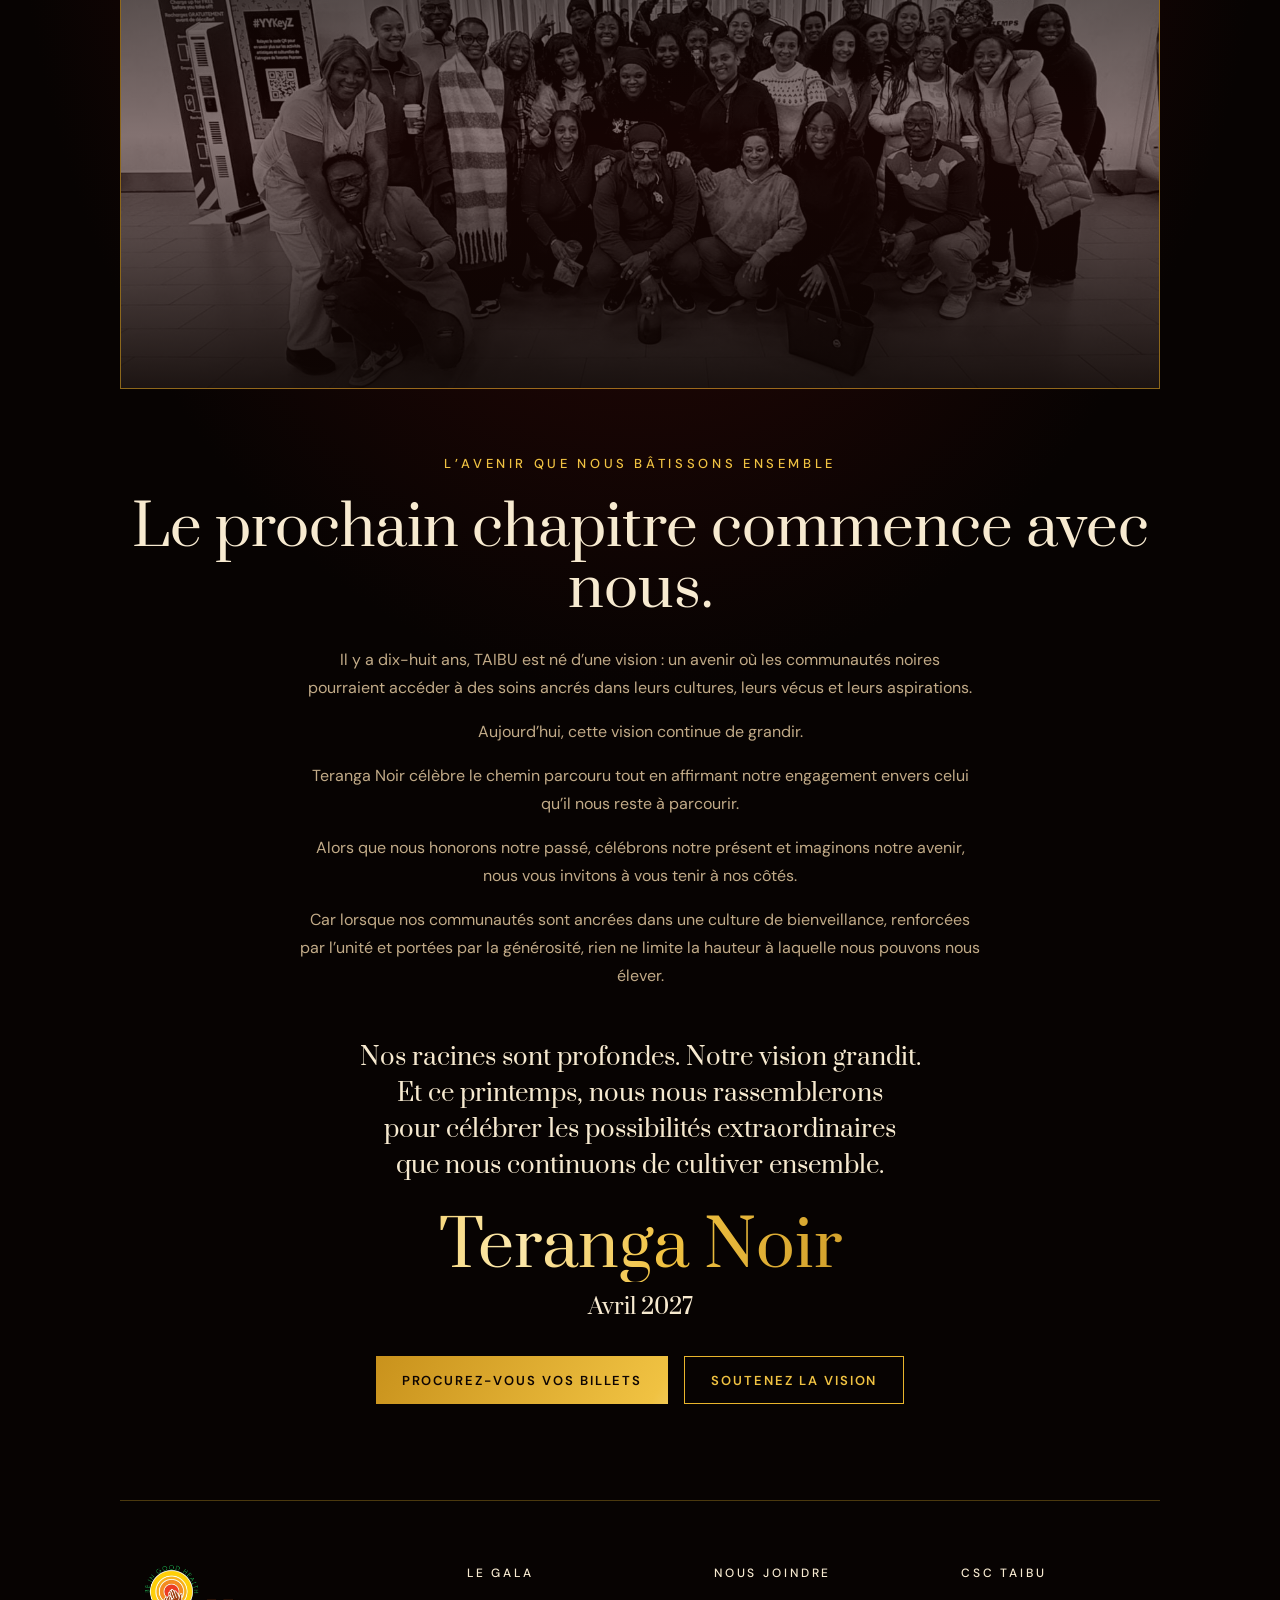
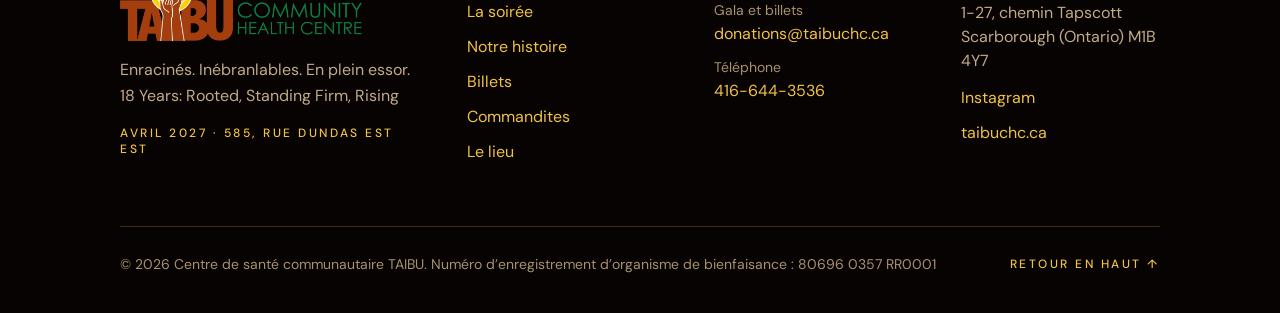
==== commit f14b3eb5: "Gala postponed to April 2027: date, notice and Giving Tuesday copy Both pages (English and French): " ====
--- a/fr/index.html
+++ b/fr/index.html
@@ -6,7 +6,7 @@
     <title>Gala Teranga Noir · Centre de santé communautaire TAIBU</title>
     <meta
       name="description"
-      content="Teranga Noir : le Centre de santé communautaire TAIBU célèbre ses 18 ans. Enracinés, inébranlables et en plein essor. Le 29 novembre 2026, au 585, rue Dundas Est, à Toronto."
+      content="Teranga Noir : le Centre de santé communautaire TAIBU célèbre ses 18 ans. Enracinés, inébranlables et en plein essor. En avril 2027, au 585, rue Dundas Est, à Toronto. Date exacte à confirmer."
     />
     <meta property="og:title" content="Gala Teranga Noir" />
     <meta
@@ -217,7 +217,7 @@
           avenir rempli de possibilités.
         </p>
         <p class="hero__meta intro-2">
-          <span data-g="dateFull">29 novembre 2026</span>
+          <span class="hero__date">Avril 2027 · Date exacte à confirmer</span>
           <span class="hero__place">585, rue Dundas Est</span
           ><span class="hero__place">Toronto</span>
         </p>
@@ -232,6 +232,26 @@
     </section>
 
     <main id="main" class="page">
+      <!-- Postponement notice -->
+      <section id="new-date" class="section section--notice" aria-labelledby="notice-title">
+        <div class="notice">
+          <h2 id="notice-title" class="title notice__title"><span>Une nouvelle saison.</span> <span>La même mission, toujours aussi forte.</span></h2>
+          <div class="divider" aria-hidden="true"><span class="cowrie"></span></div>
+          <p class="notice__text">
+            Teranga Noir, initialement prévu le 29 novembre 2026, a été reporté à avril 2027 pour des raisons techniques et logistiques. Nos racines demeurent solides, notre vision continue de grandir, et une célébration remarquable nous attend ce printemps.
+          </p>
+          <p class="notice__text">
+            En ce Mardi je donne, semez les graines de demain. Réservez votre place dès aujourd’hui, investissez dans un héritage d’excellence noire et joignez-vous à nous en avril pour célébrer tout ce que nous faisons grandir ensemble.
+          </p>
+          <p class="notice__motto">Semer aujourd’hui. S’élever ensemble. Célébrer au printemps.</p>
+          <p class="notice__date">
+            <span class="notice__month">Avril 2027</span
+            ><span class="notice__tba">Date exacte à confirmer</span>
+          </p>
+          <a class="btn btn--gold" href="#tickets" data-href="ticketLink">Réservez votre place</a>
+        </div>
+      </section>
+
       <!-- ============ WELCOME ============ -->
       <section id="welcome" class="section section--welcome">
         <div class="welcome">
@@ -348,9 +368,9 @@
             <div class="details__item">
               <p class="label">La date</p>
               <p class="details__main">
-                <span data-g="dateLong">Dimanche 29 novembre</span>
-              </p>
-              <p class="details__sub"><span data-g="year">2026</span></p>
+                Avril 2027
+              </p>
+              <p class="details__sub">Date exacte à confirmer</p>
               <a class="link-underline" href="#" data-ics
                 >Ajouter au calendrier</a
               >
@@ -396,6 +416,13 @@
           <p class="intro">
             Vivez une soirée où la culture noire, la communauté et la
             philanthropie se rencontrent pour célébrer un héritage commun.
+          </p>
+          <p class="intro intro--giving">
+            En ce Mardi je donne, engagez-vous envers ce qui s’en vient. Réservez votre place ou votre table dès aujourd’hui et faites partie d’une célébration qui prendra vie ce printemps.
+          </p>
+          <p class="notice__date notice__date--tickets">
+            <span class="notice__month">Avril 2027</span
+            ><span class="notice__tba">Date exacte à confirmer</span>
           </p>
 
           <div class="tickets">
@@ -639,6 +666,9 @@
                 Au cœur de Teranga Noir se trouve la conviction que la
                 générosité n’est jamais à sens unique.
               </p>
+              <p class="text giving__spring">
+                La générosité dont nous faisons preuve aujourd’hui façonne les possibilités de demain. En ce Mardi je donne, nous vous invitons à semer les graines d’un impact durable et à vous joindre à nous au printemps pour célébrer la communauté que nous continuons de faire grandir ensemble.
+              </p>
               <details class="read-more">
                 <summary>
                   <span class="read-more__open">Lire la suite</span
@@ -954,13 +984,11 @@
               </p>
             </div>
             <div class="signoff">
-              <p class="signoff__title foil">Teranga Noir 2026</p>
-              <p class="signoff__motto">
-                Enracinés. Inébranlables. En plein essor.
-              </p>
-              <p class="signoff__date">
-                <span data-g="dateFull">29 novembre 2026</span>
-              </p>
+              <p class="signoff__text">
+                Nos racines sont profondes. Notre vision grandit. Et ce printemps, nous nous rassemblerons pour célébrer les possibilités extraordinaires que nous continuons de cultiver ensemble.
+              </p>
+              <p class="signoff__title foil">Teranga Noir</p>
+              <p class="signoff__date">Avril 2027</p>
             </div>
             <div class="actions">
               <a class="btn btn--gold" href="#tickets"
@@ -986,7 +1014,7 @@
                 Rooted, Standing Firm, Rising
               </p>
               <p class="directory__date">
-                <span data-g="dateShort">Dim. 29 nov.</span> · 585, rue Dundas
+                Avril 2027 · 585, rue Dundas Est
                 Est
               </p>
             </div>
--- a/styles.css
+++ b/styles.css
@@ -525,6 +525,42 @@
 .signoff__title { font-family: var(--serif); font-size: clamp(44px, 5vw, 72px); line-height: 1.1; padding: 0.06em 0.08em 0; }
 .signoff__motto { font-size: 14px; font-weight: 500; letter-spacing: 0.26em; text-transform: uppercase; color: var(--gold-text); }
 .signoff__date { font-family: var(--serif); font-size: 22px; color: var(--ivory); }
+
+/* Postponement notice (after the hero) */
+.hero__date { white-space: nowrap; }
+.section--notice { padding-top: 110px; padding-bottom: 40px; }
+.notice {
+  max-width: 1200px; margin: 0 auto; padding: 72px 0; text-align: center;
+  display: flex; flex-direction: column; align-items: center; gap: 22px;
+  border-top: 1px solid var(--gold-line); border-bottom: 1px solid var(--gold-line);
+}
+.notice__title { max-width: 900px; text-wrap: balance; }
+.notice__title span { display: inline-block; }
+.notice .divider { margin: 2px 0; }
+.notice__text { max-width: 780px; font-size: 16px; line-height: 1.7; color: var(--sand); }
+.notice__motto { font-family: var(--script); font-style: italic; font-size: 28px; line-height: 1.3; color: var(--gold-text); margin-top: 6px; }
+.notice__date {
+  display: flex; flex-wrap: wrap; justify-content: center; align-items: center; gap: 8px 18px; padding: 14px 24px;
+  border-top: 1px solid var(--gold-line-soft); border-bottom: 1px solid var(--gold-line-soft);
+}
+.notice__month { font-family: var(--serif); font-size: 22px; color: var(--ivory); }
+.notice__tba { font-size: 12px; font-weight: 600; letter-spacing: 0.2em; text-transform: uppercase; color: var(--taupe); }
+.notice .btn { margin-top: 8px; }
+.notice__date--tickets { width: fit-content; margin: -24px auto 48px; }
+.intro--giving { margin-top: -28px; }
+.giving__spring { margin-top: 4px; }
+.signoff__text { max-width: 720px; font-family: var(--serif); font-size: 24px; line-height: 1.5; color: var(--ivory); text-align: center; text-wrap: balance; margin-bottom: 14px; }
+@media (max-width: 899px) {
+  .hero__date { display: block; white-space: normal; }
+  .section--notice { padding-top: 64px; padding-bottom: 8px; }
+  .notice { padding: 44px 0; gap: 18px; }
+  .notice__motto { font-size: 23px; }
+  .notice__date { flex-direction: column; gap: 4px; padding: 12px 8px; }
+  .notice .btn { align-self: stretch; }
+  .notice__date--tickets { margin: 0 auto 28px; }
+  .intro--giving { margin-top: 0; }
+  .signoff__text { font-size: 20px; margin-bottom: 8px; }
+}
 
 .directory { display: grid; grid-template-columns: 1.5fr 1fr 1fr 1fr; gap: 48px; }
 .directory__brand { display: flex; flex-direction: column; gap: 16px; }
@@ -816,3 +852,4 @@
   .legal { flex-direction: column; align-items: flex-start; gap: 16px; padding-top: 24px; }
   .legal p { font-size: 11px; line-height: 17px; }
 }
+[hidden] { display: none !important; }
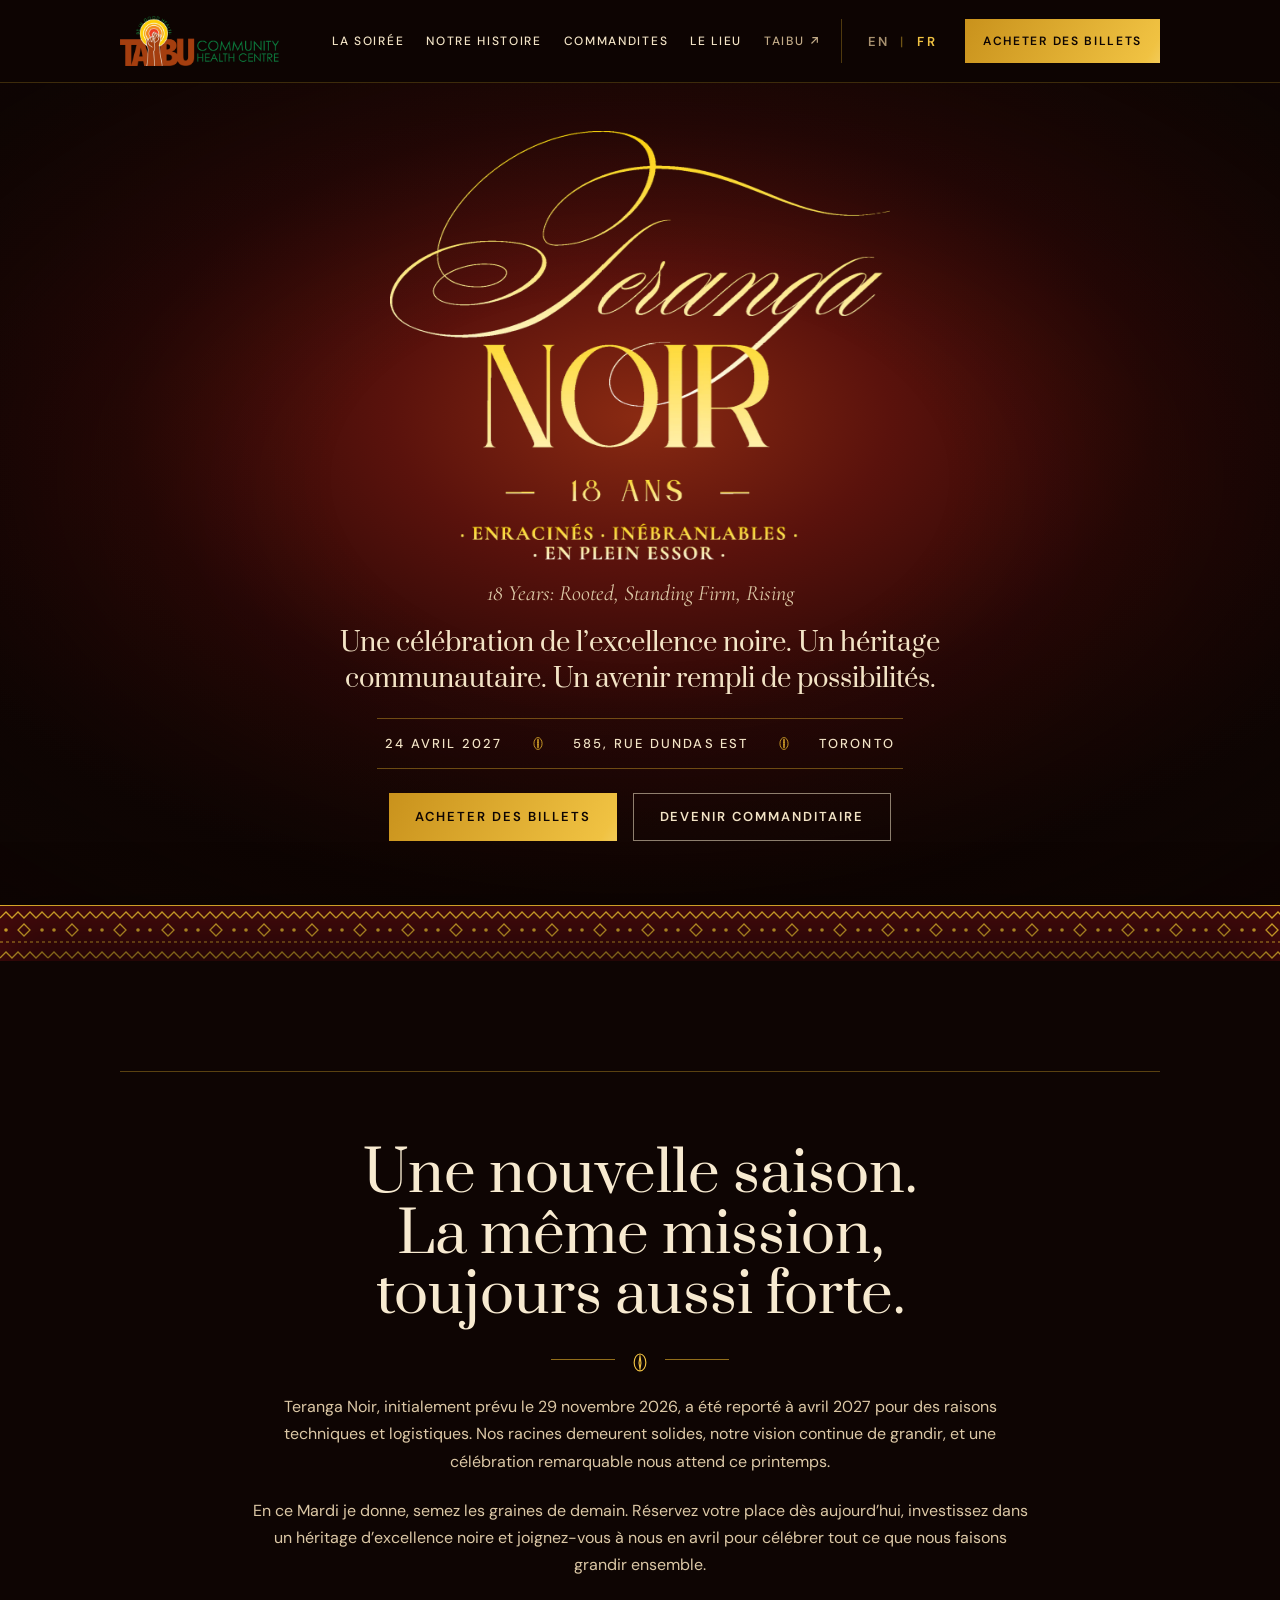
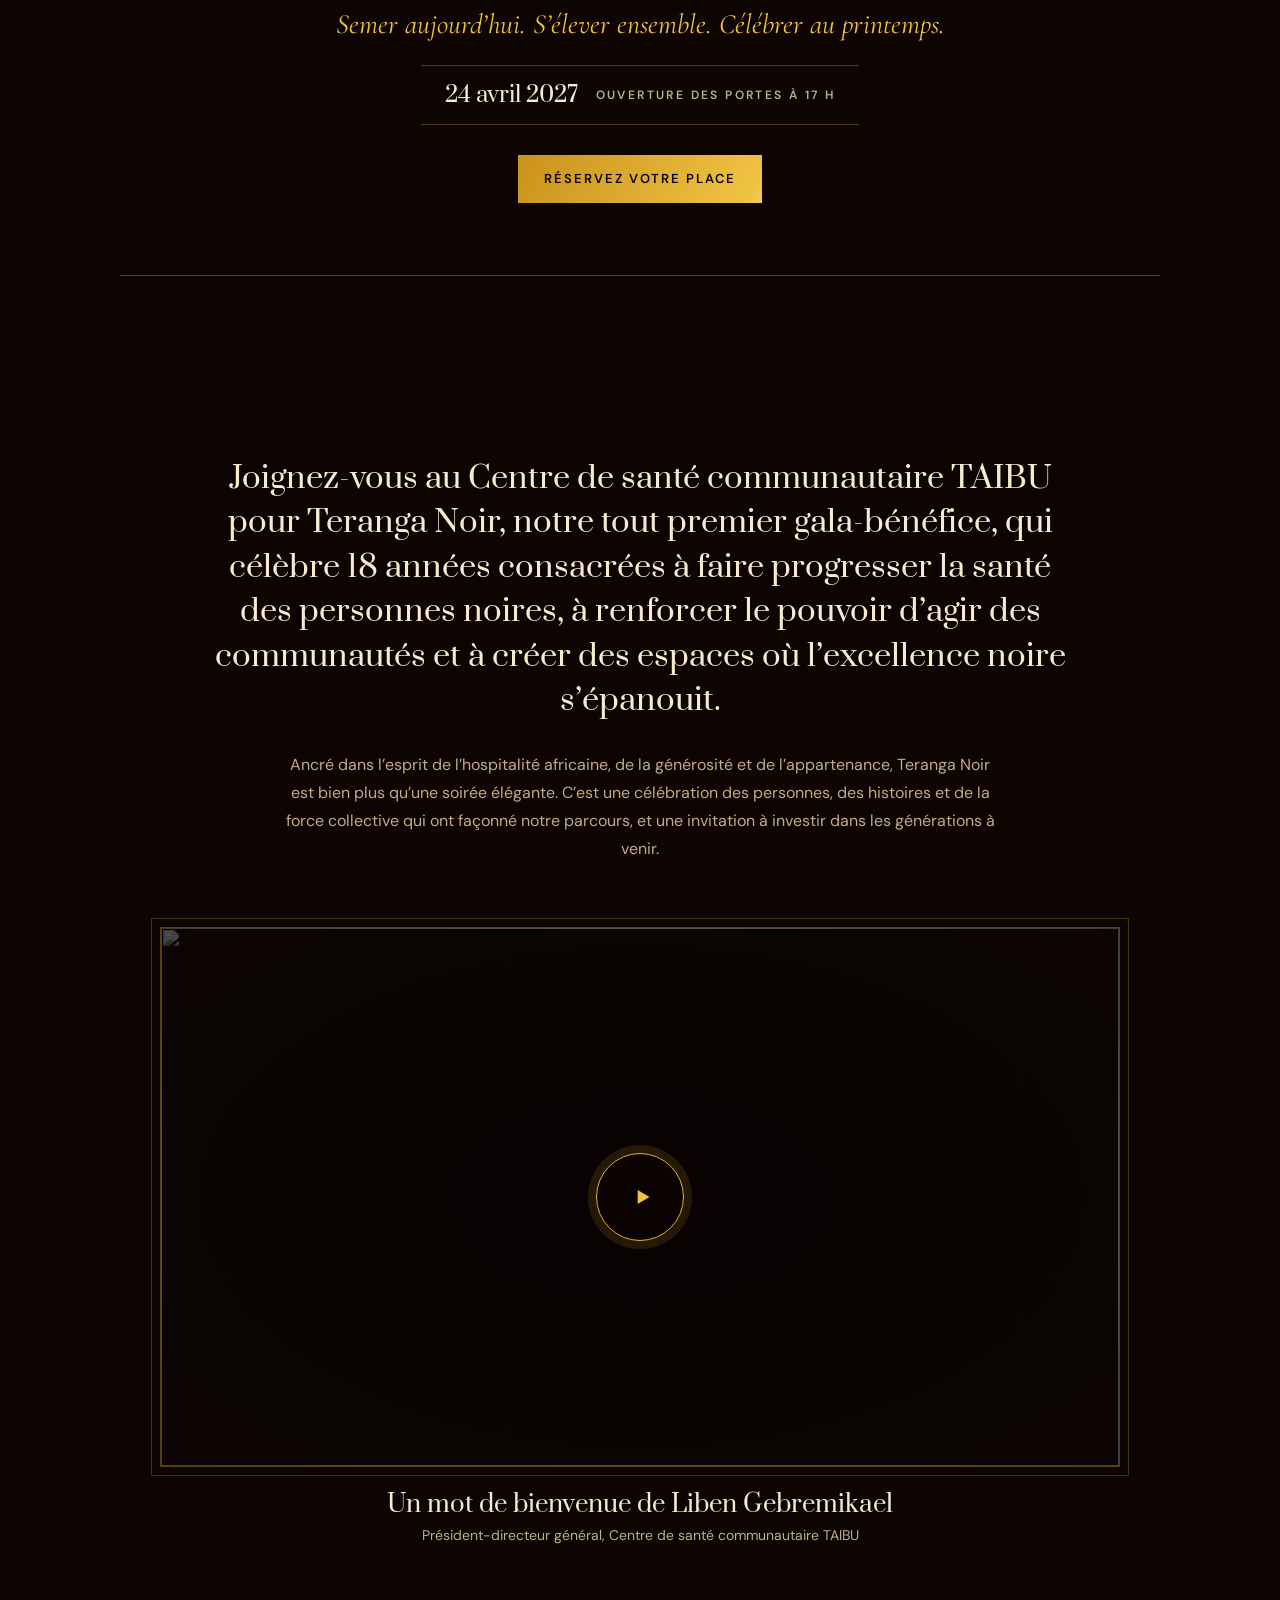
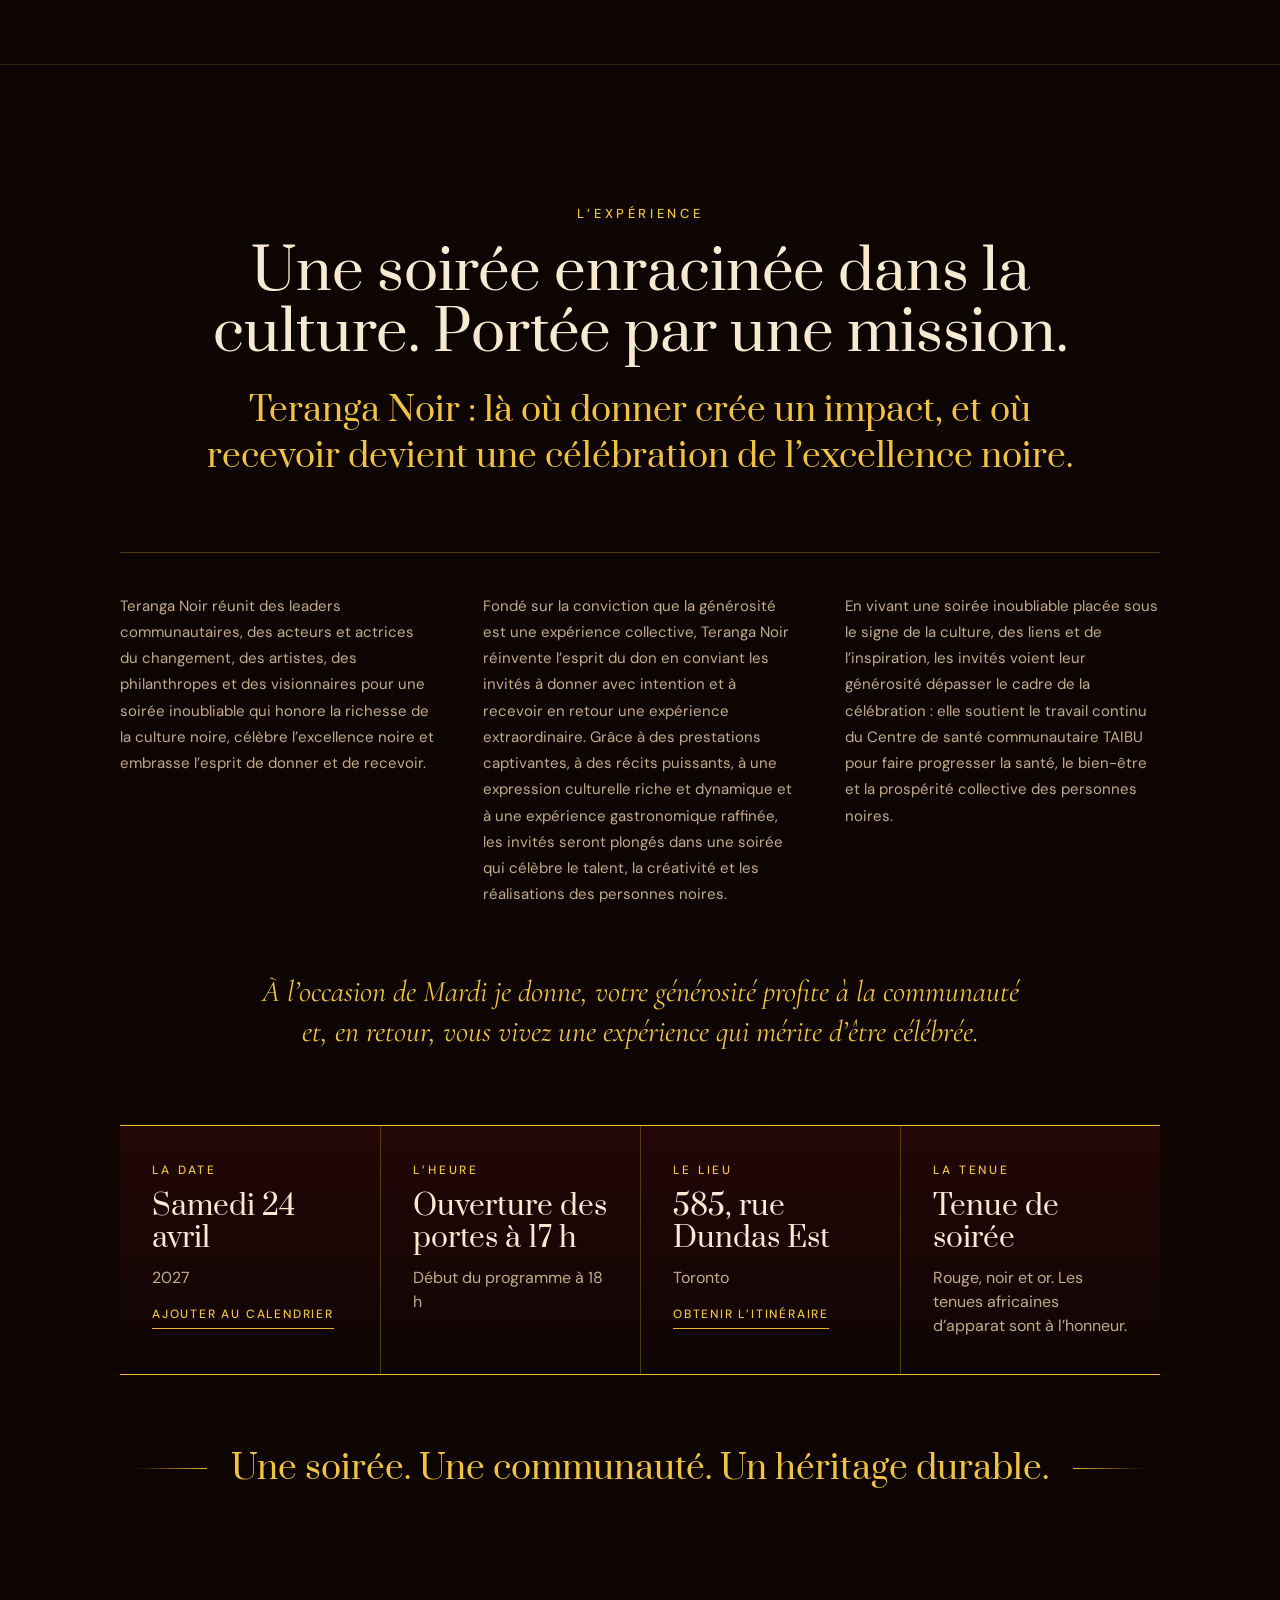
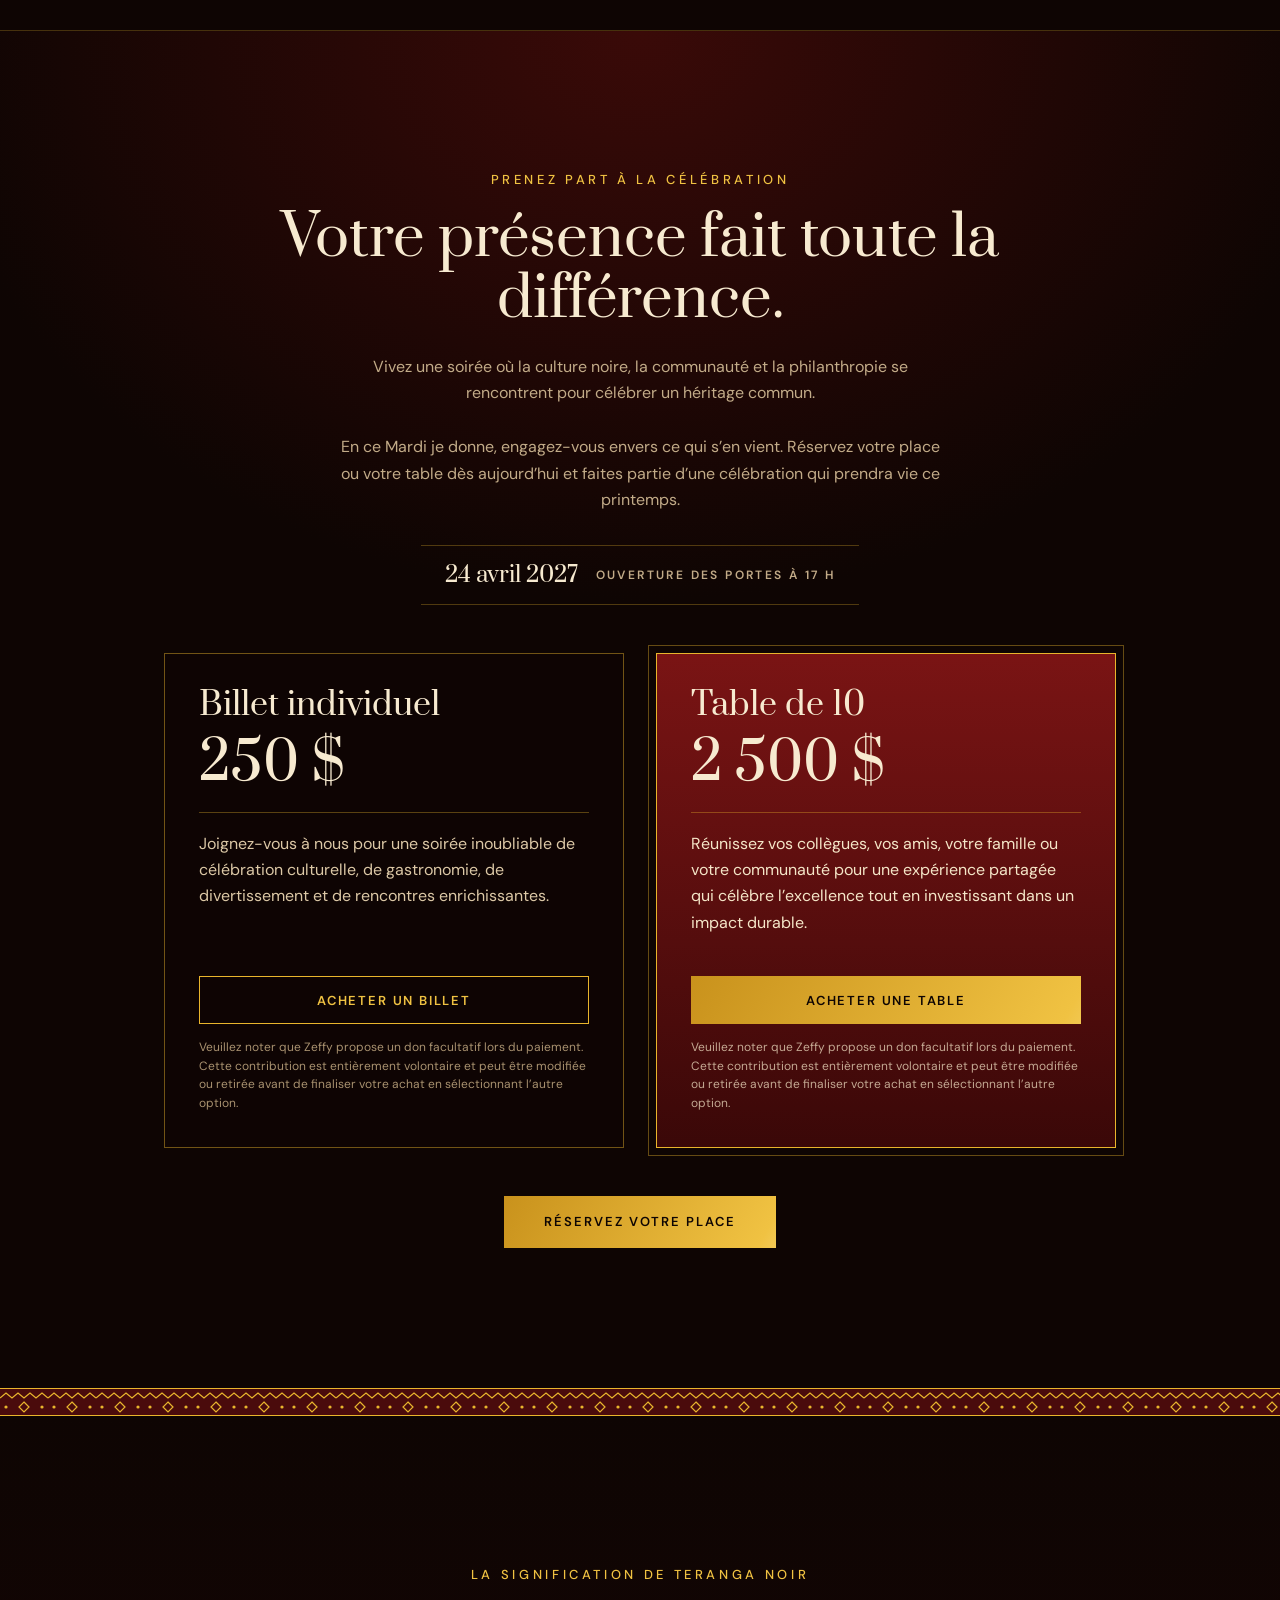
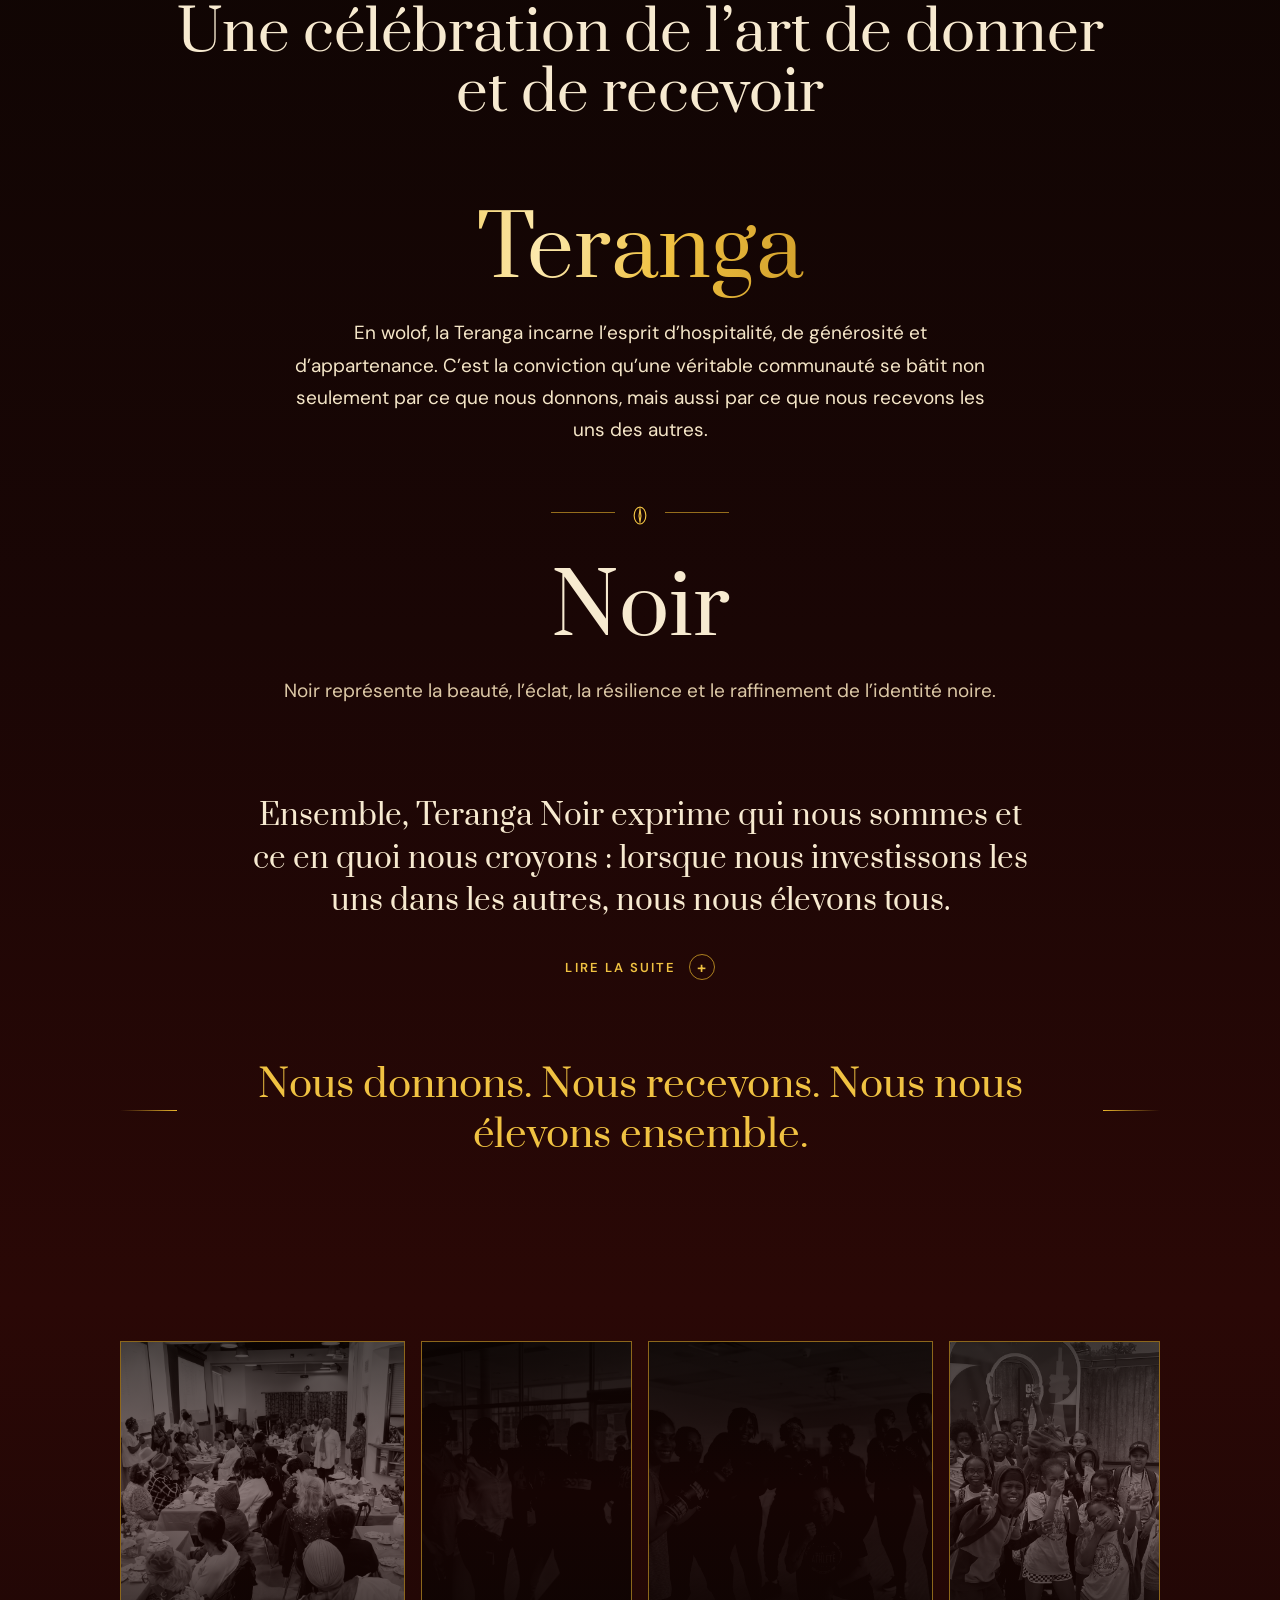
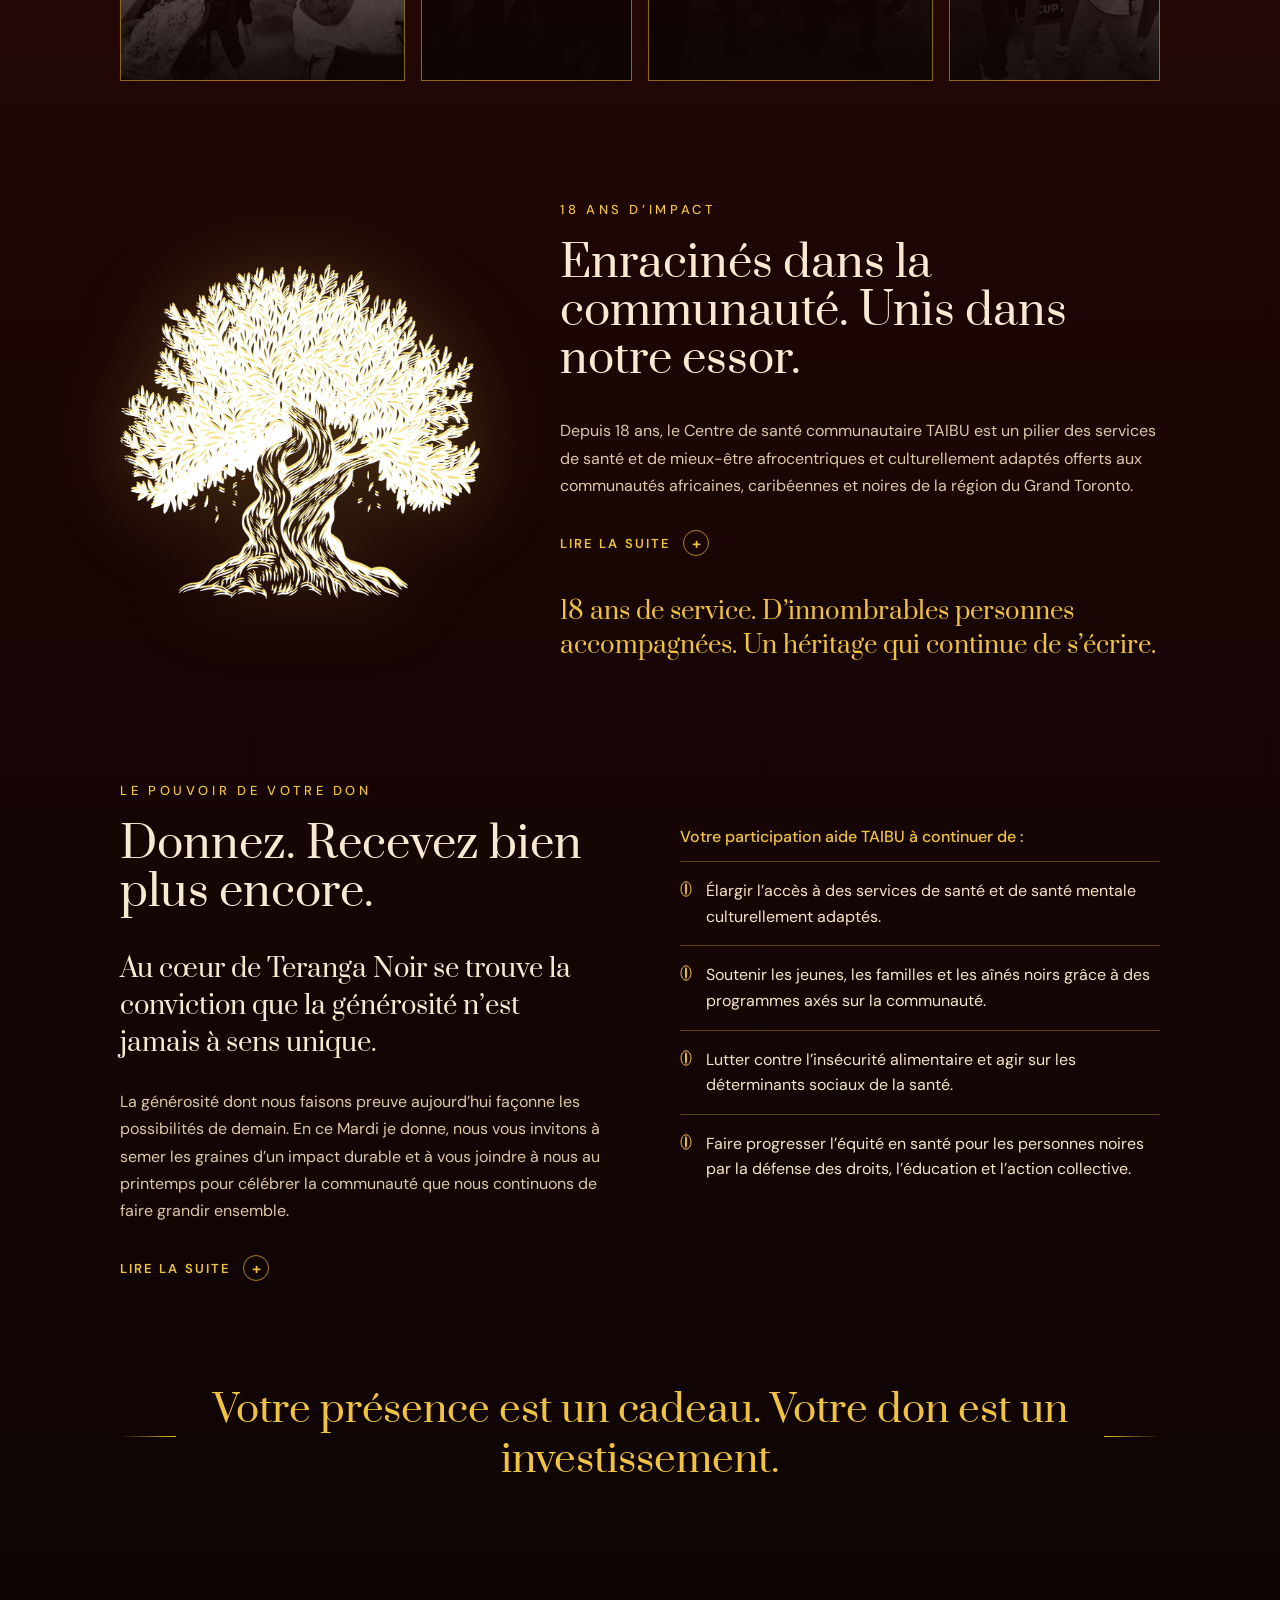
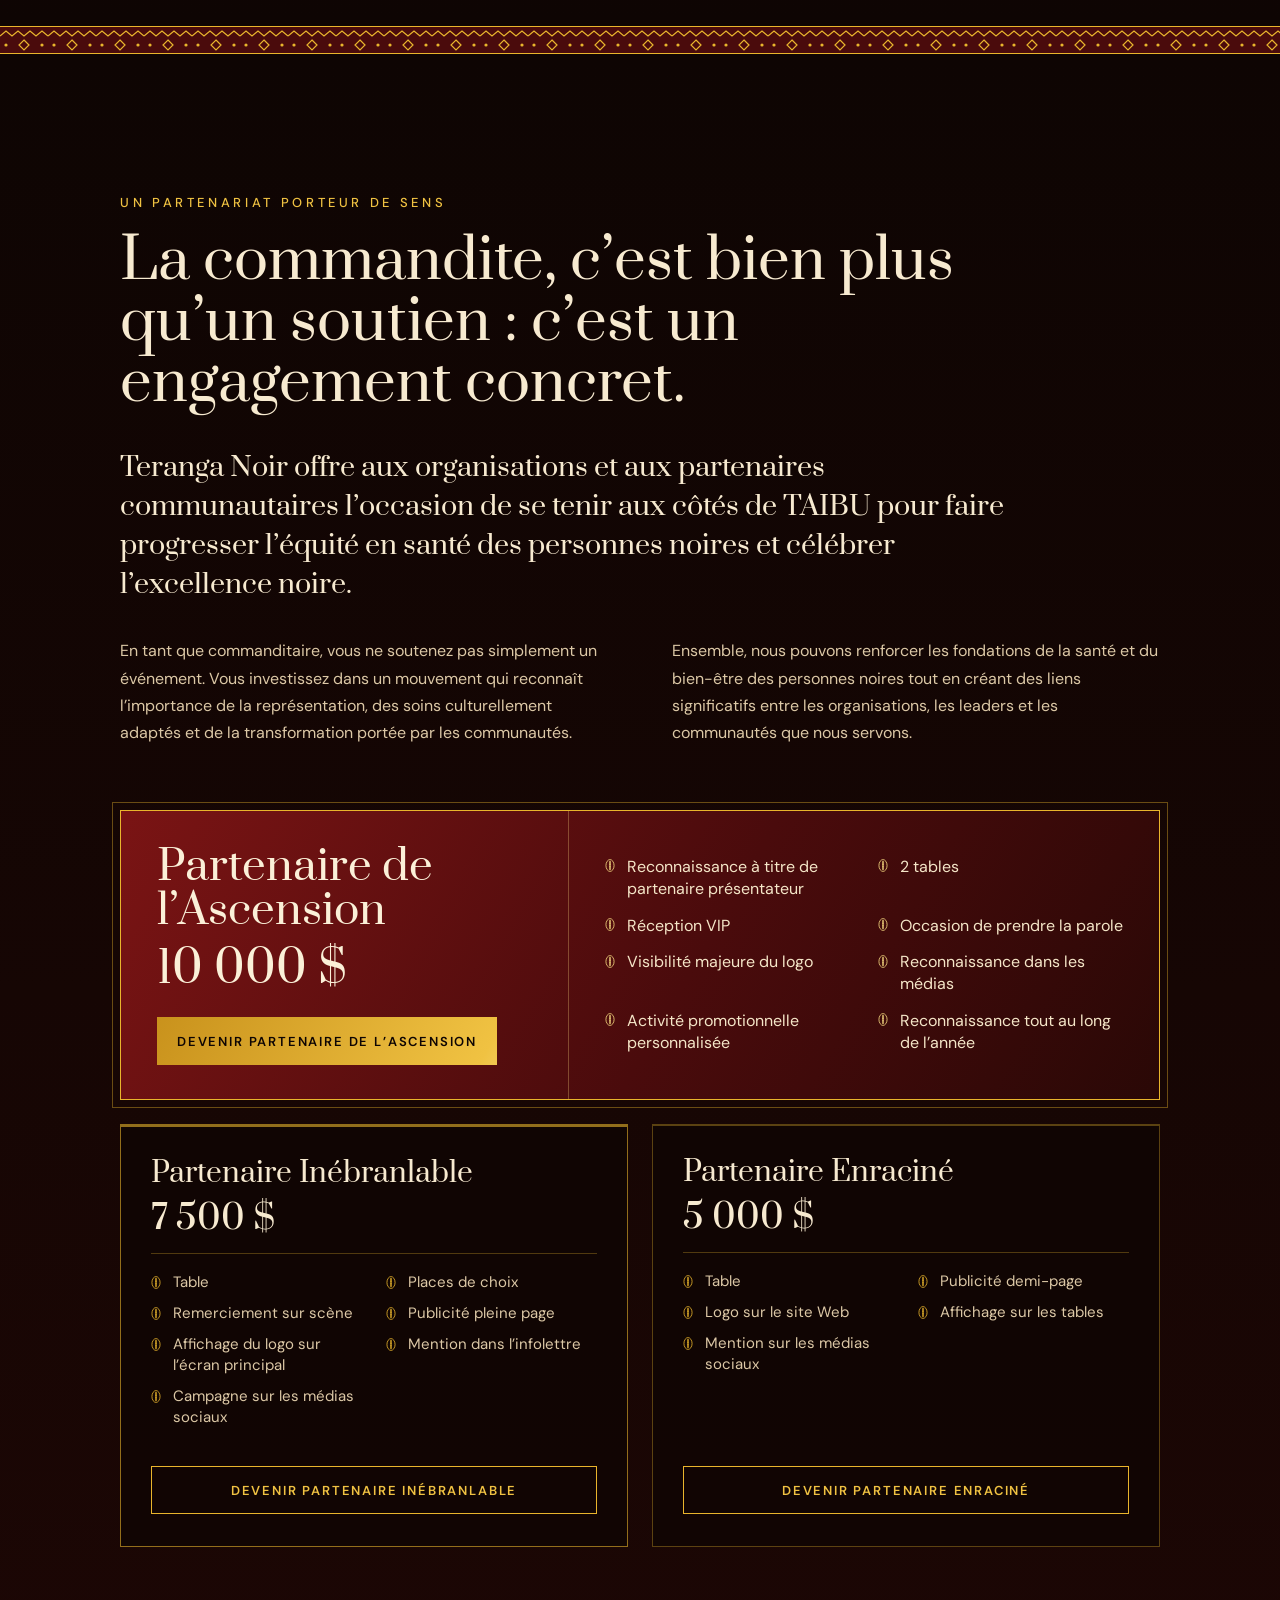
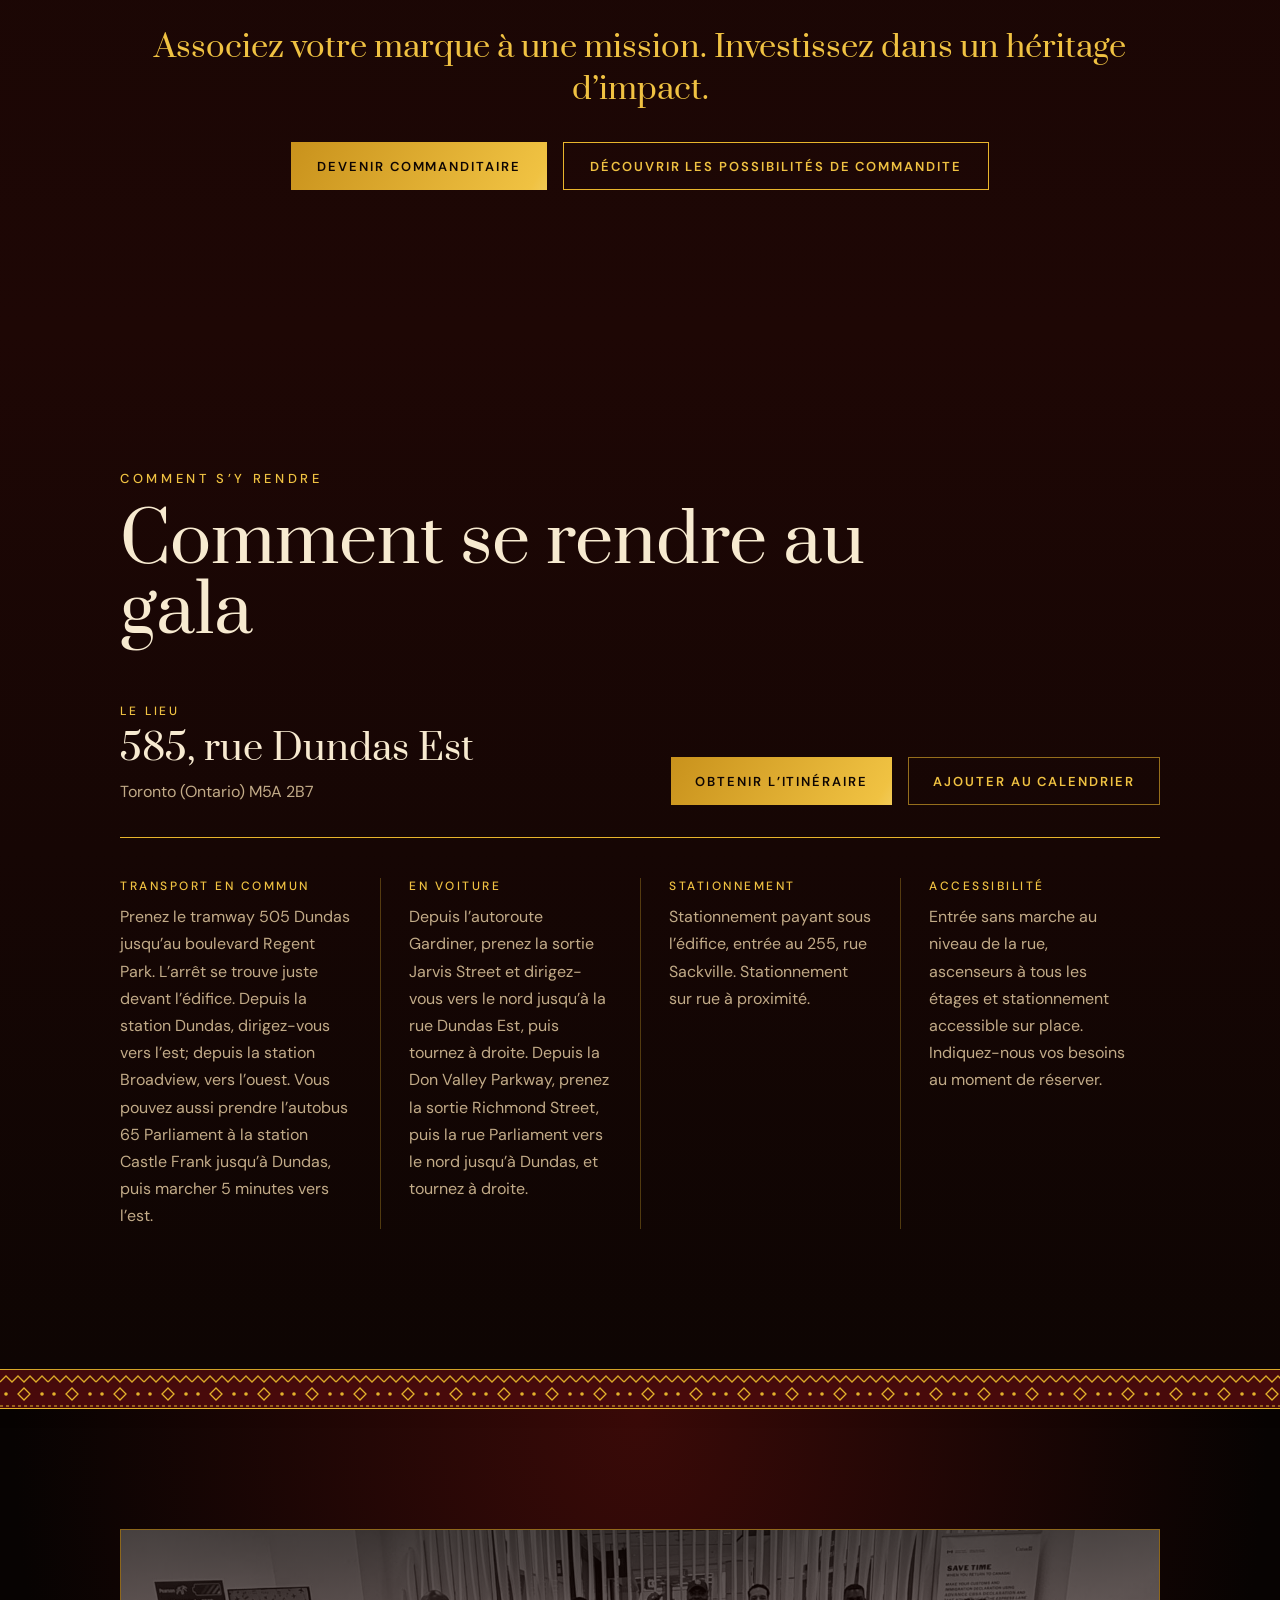
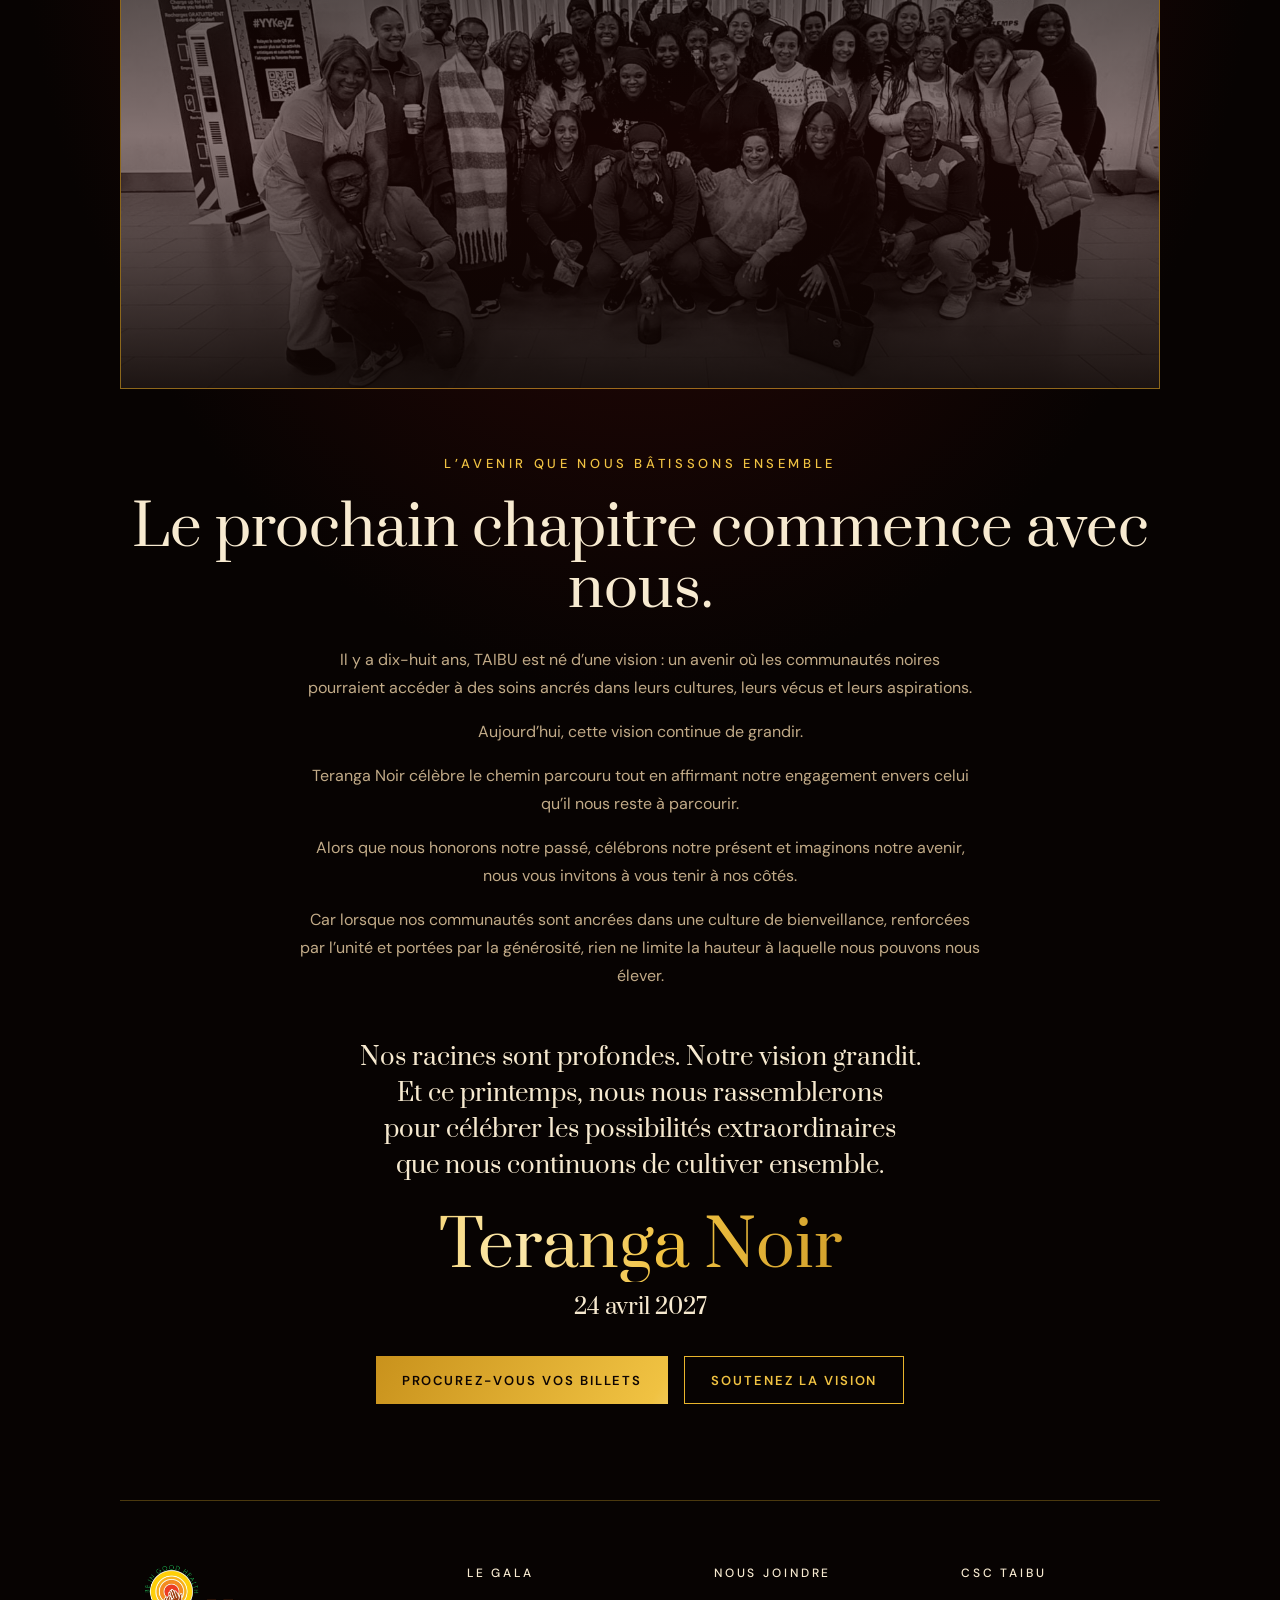
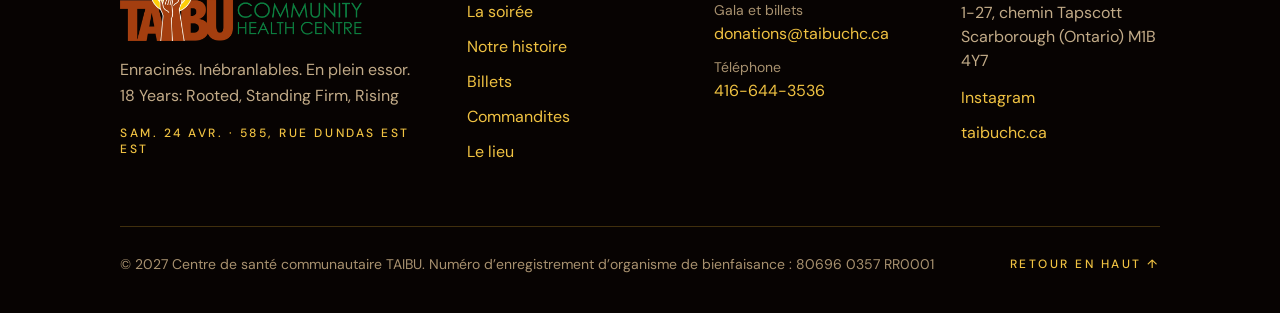
==== commit 630e6c2b: "New date: Saturday, April 24, 2027 (doors 5 PM, program 6 PM) Replaces "Exact date to be announced" " ====
--- a/fr/index.html
+++ b/fr/index.html
@@ -6,7 +6,7 @@
     <title>Gala Teranga Noir · Centre de santé communautaire TAIBU</title>
     <meta
       name="description"
-      content="Teranga Noir : le Centre de santé communautaire TAIBU célèbre ses 18 ans. Enracinés, inébranlables et en plein essor. En avril 2027, au 585, rue Dundas Est, à Toronto. Date exacte à confirmer."
+      content="Teranga Noir : le Centre de santé communautaire TAIBU célèbre ses 18 ans. Enracinés, inébranlables et en plein essor. Le samedi 24 avril 2027, au 585, rue Dundas Est, à Toronto."
     />
     <meta property="og:title" content="Gala Teranga Noir" />
     <meta
@@ -217,7 +217,7 @@
           avenir rempli de possibilités.
         </p>
         <p class="hero__meta intro-2">
-          <span class="hero__date">Avril 2027 · Date exacte à confirmer</span>
+          <span data-g="dateFull">24 avril 2027</span>
           <span class="hero__place">585, rue Dundas Est</span
           ><span class="hero__place">Toronto</span>
         </p>
@@ -245,8 +245,8 @@
           </p>
           <p class="notice__motto">Semer aujourd’hui. S’élever ensemble. Célébrer au printemps.</p>
           <p class="notice__date">
-            <span class="notice__month">Avril 2027</span
-            ><span class="notice__tba">Date exacte à confirmer</span>
+            <span class="notice__month" data-g="dateFull">24 avril 2027</span
+            ><span class="notice__tba">Ouverture des portes à <span data-g="doorsTime">17 h</span></span>
           </p>
           <a class="btn btn--gold" href="#tickets" data-href="ticketLink">Réservez votre place</a>
         </div>
@@ -368,9 +368,9 @@
             <div class="details__item">
               <p class="label">La date</p>
               <p class="details__main">
-                Avril 2027
-              </p>
-              <p class="details__sub">Date exacte à confirmer</p>
+                <span data-g="dateLong">Samedi 24 avril</span>
+              </p>
+              <p class="details__sub"><span data-g="year">2027</span></p>
               <a class="link-underline" href="#" data-ics
                 >Ajouter au calendrier</a
               >
@@ -421,8 +421,8 @@
             En ce Mardi je donne, engagez-vous envers ce qui s’en vient. Réservez votre place ou votre table dès aujourd’hui et faites partie d’une célébration qui prendra vie ce printemps.
           </p>
           <p class="notice__date notice__date--tickets">
-            <span class="notice__month">Avril 2027</span
-            ><span class="notice__tba">Date exacte à confirmer</span>
+            <span class="notice__month" data-g="dateFull">24 avril 2027</span
+            ><span class="notice__tba">Ouverture des portes à <span data-g="doorsTime">17 h</span></span>
           </p>
 
           <div class="tickets">
@@ -988,7 +988,7 @@
                 Nos racines sont profondes. Notre vision grandit. Et ce printemps, nous nous rassemblerons pour célébrer les possibilités extraordinaires que nous continuons de cultiver ensemble.
               </p>
               <p class="signoff__title foil">Teranga Noir</p>
-              <p class="signoff__date">Avril 2027</p>
+              <p class="signoff__date"><span data-g="dateFull">24 avril 2027</span></p>
             </div>
             <div class="actions">
               <a class="btn btn--gold" href="#tickets"
@@ -1014,7 +1014,7 @@
                 Rooted, Standing Firm, Rising
               </p>
               <p class="directory__date">
-                Avril 2027 · 585, rue Dundas Est
+                <span data-g="dateShort">Sam. 24 avr.</span> · 585, rue Dundas Est
                 Est
               </p>
             </div>
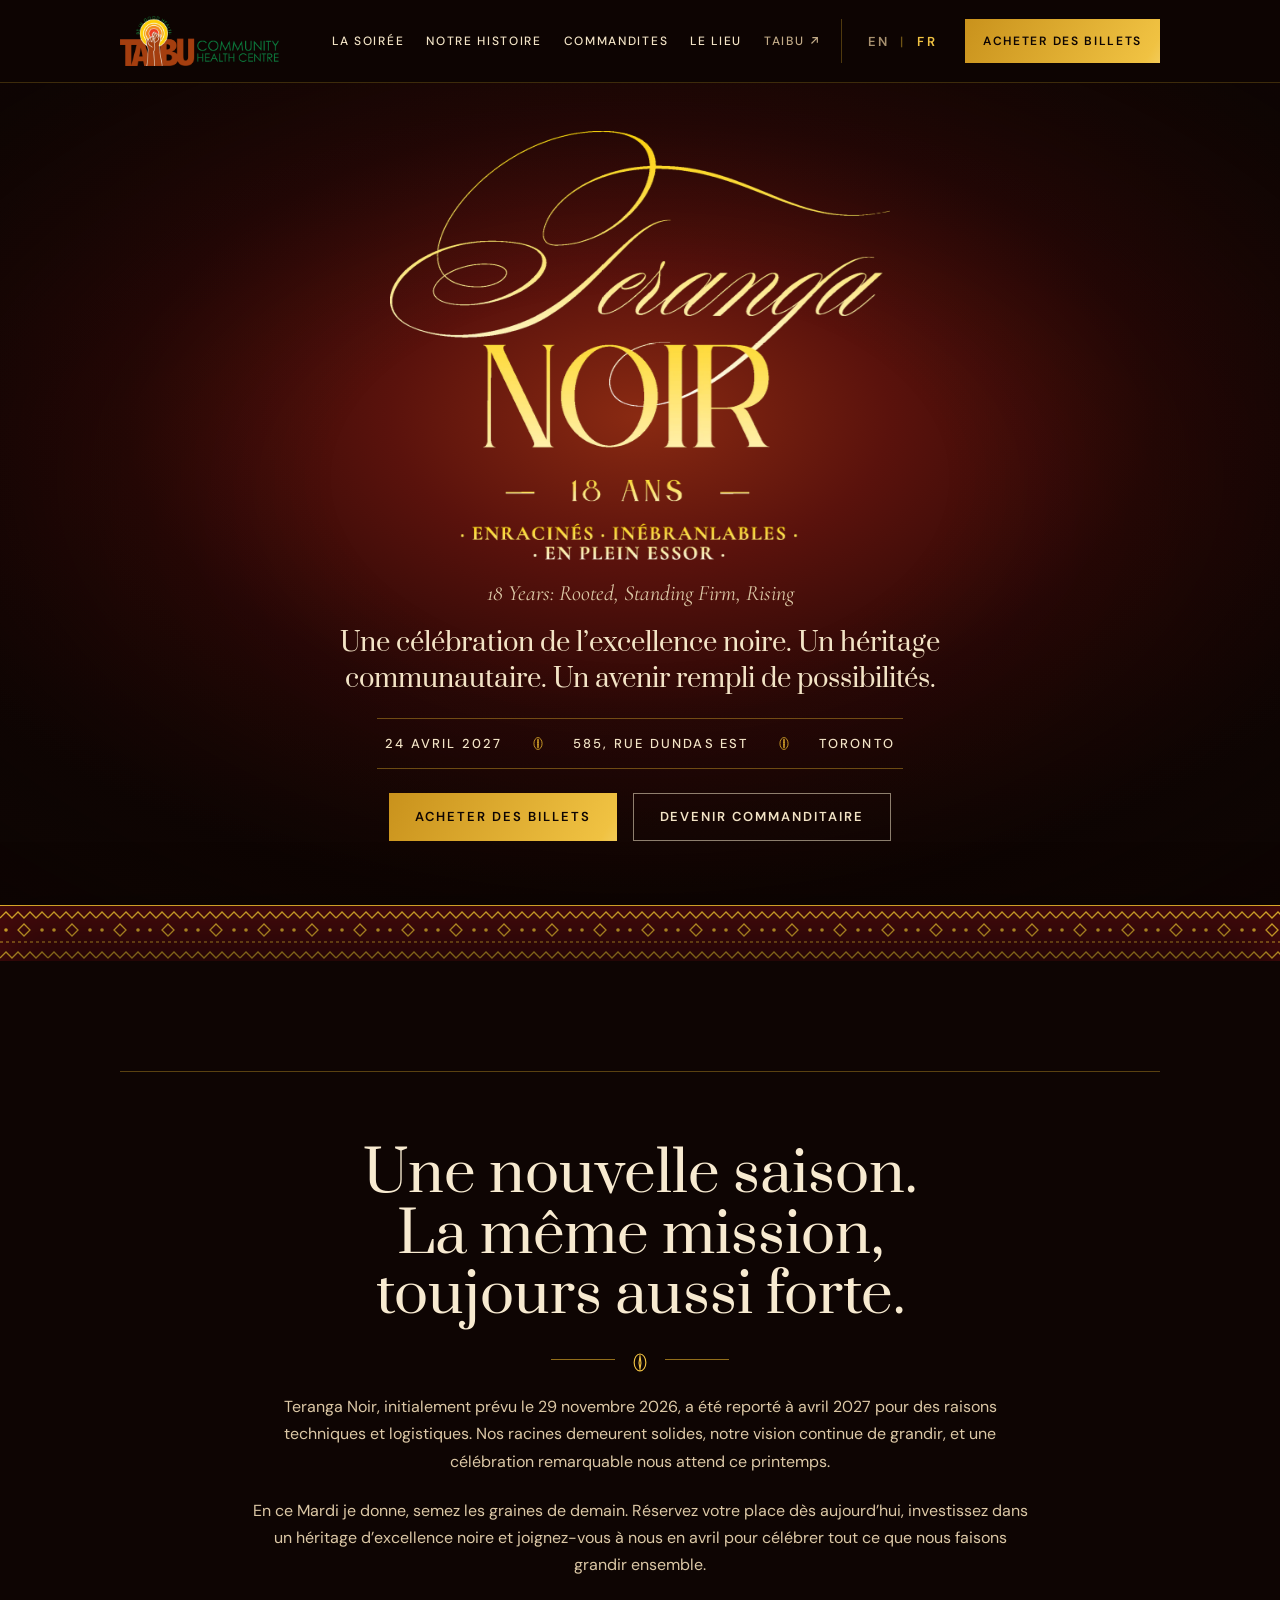
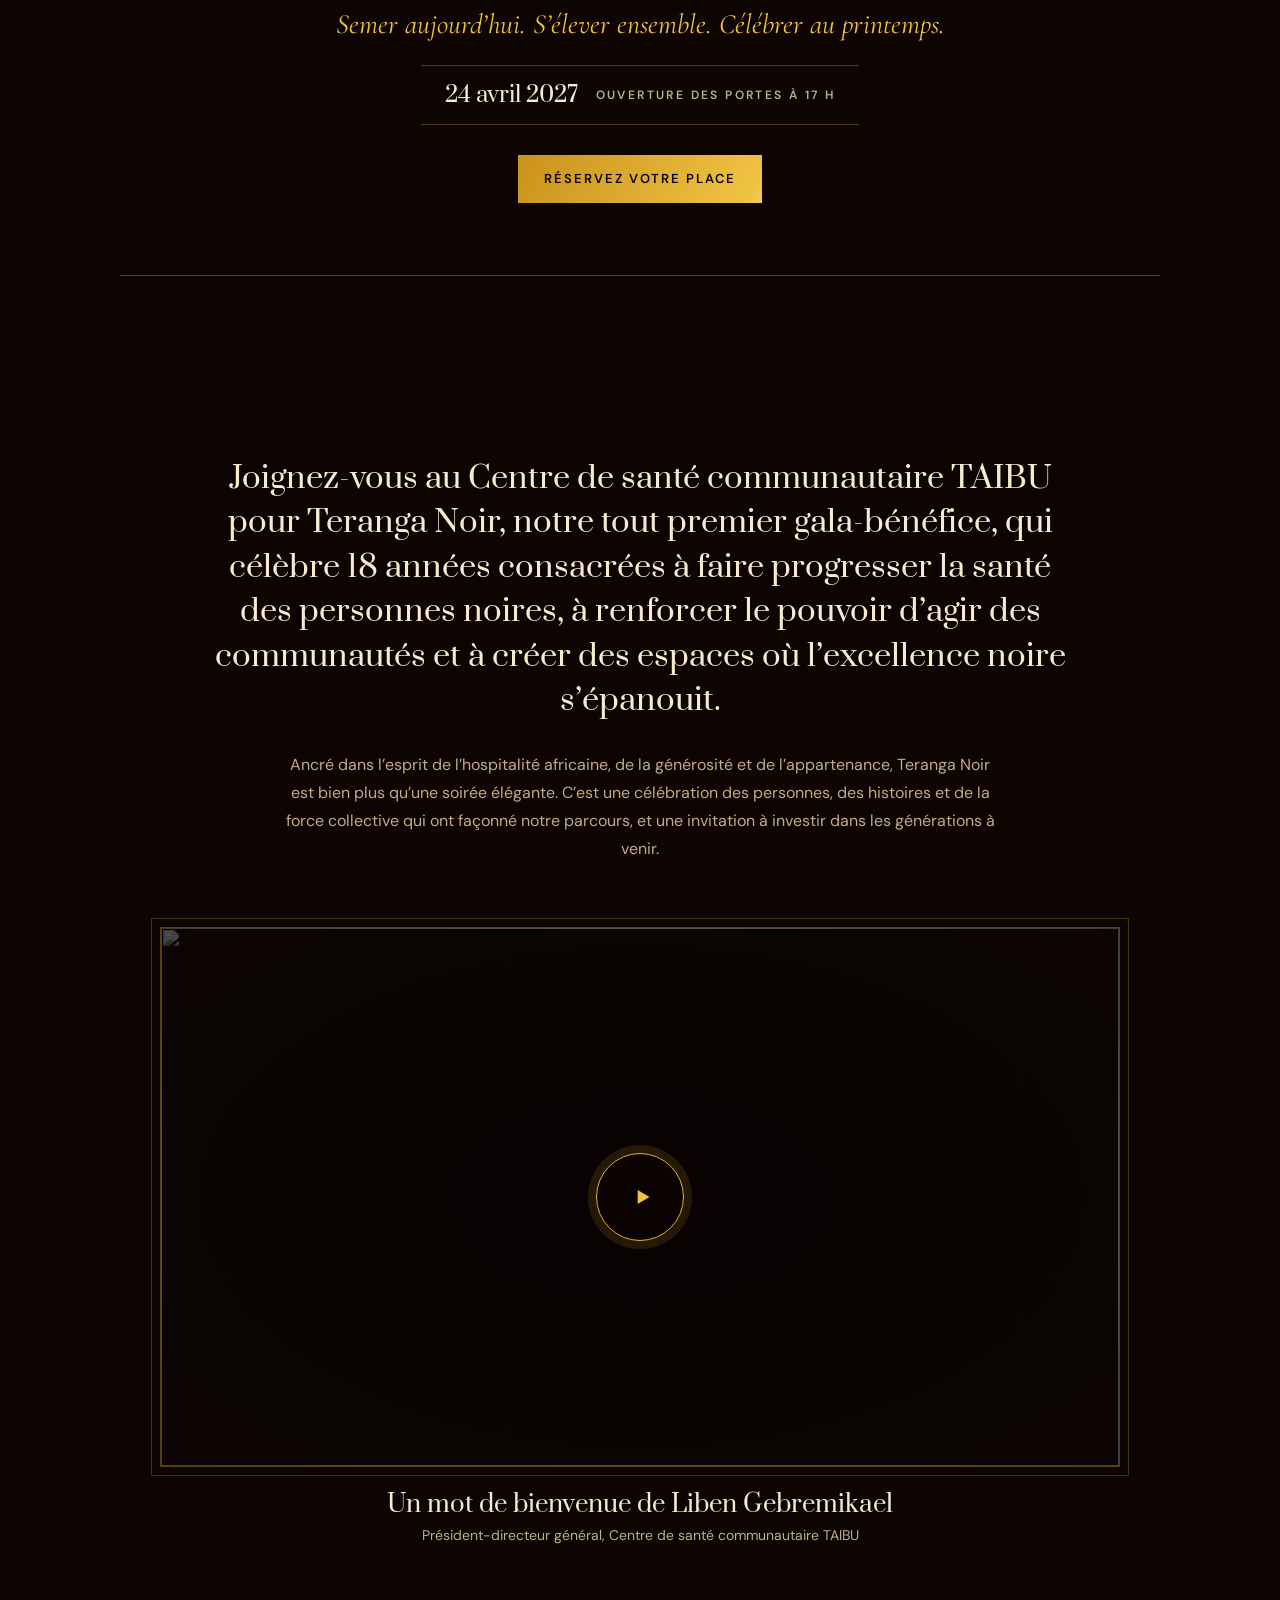
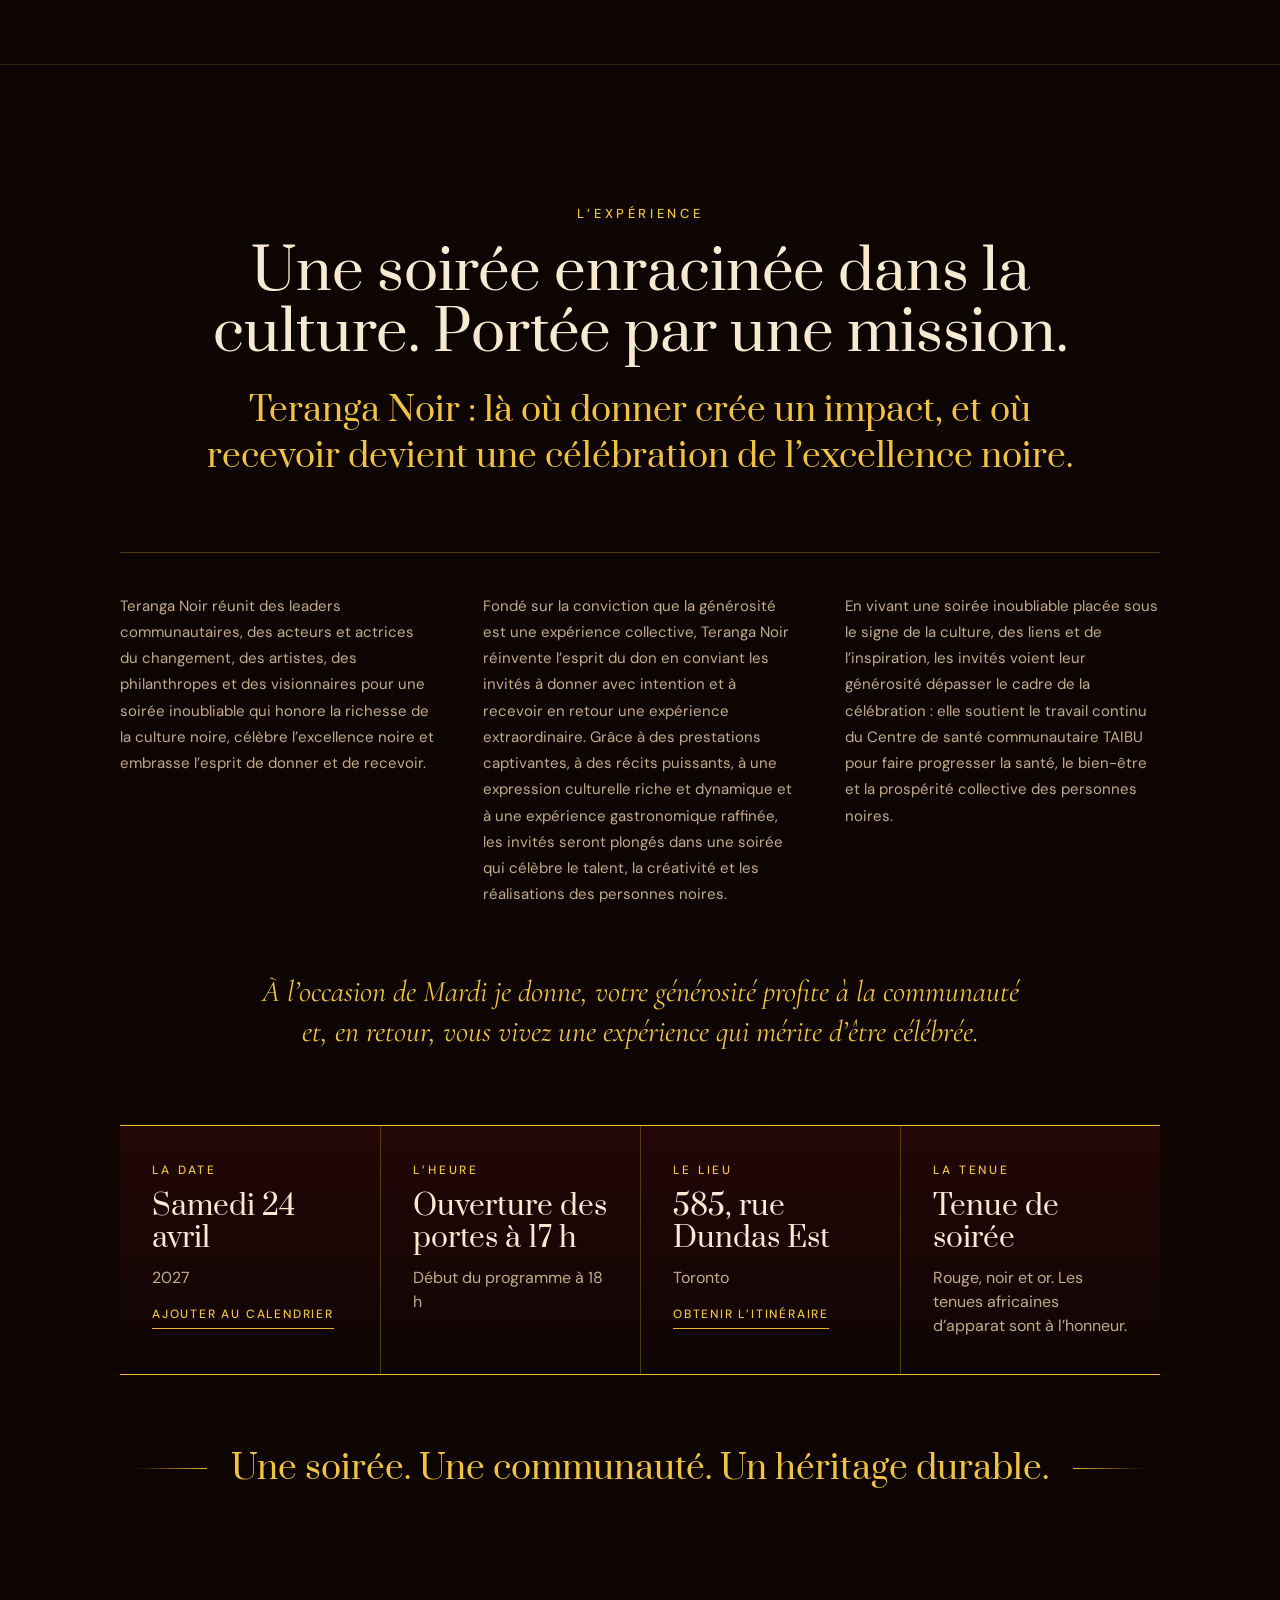
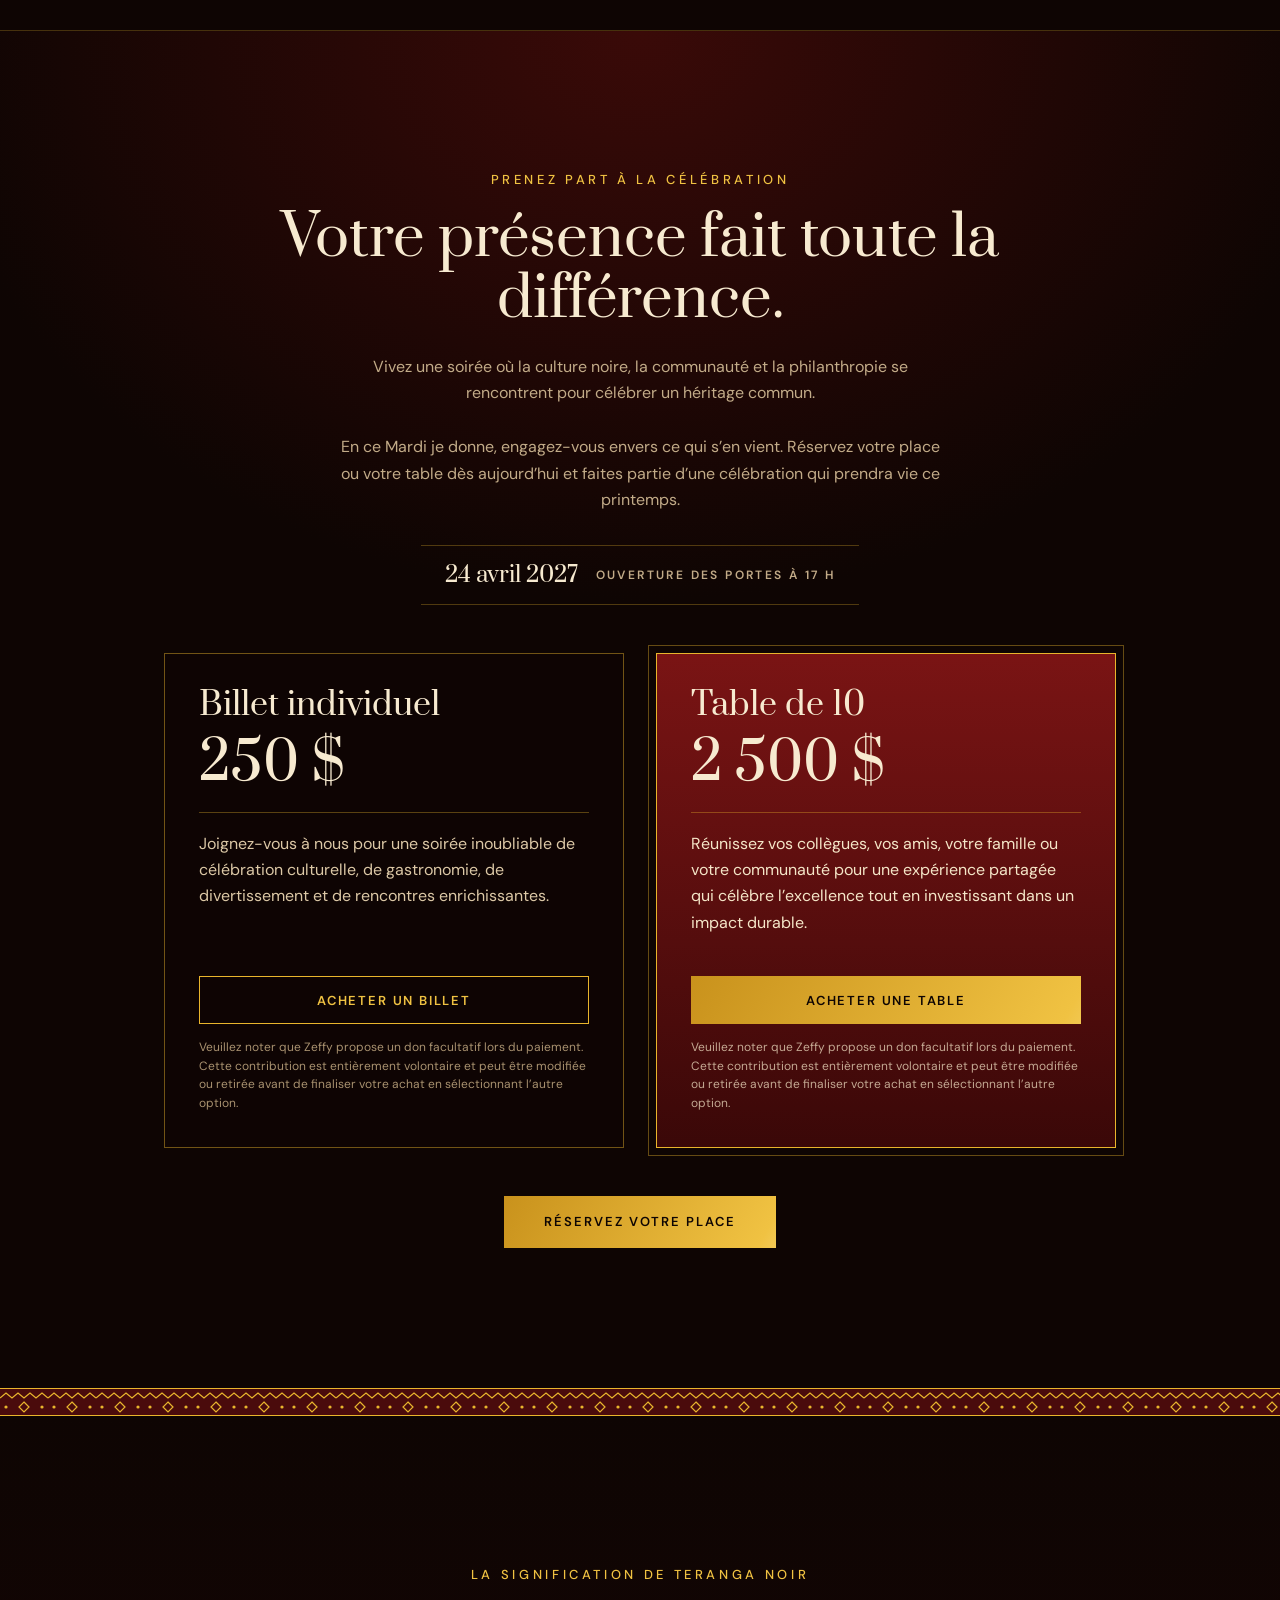
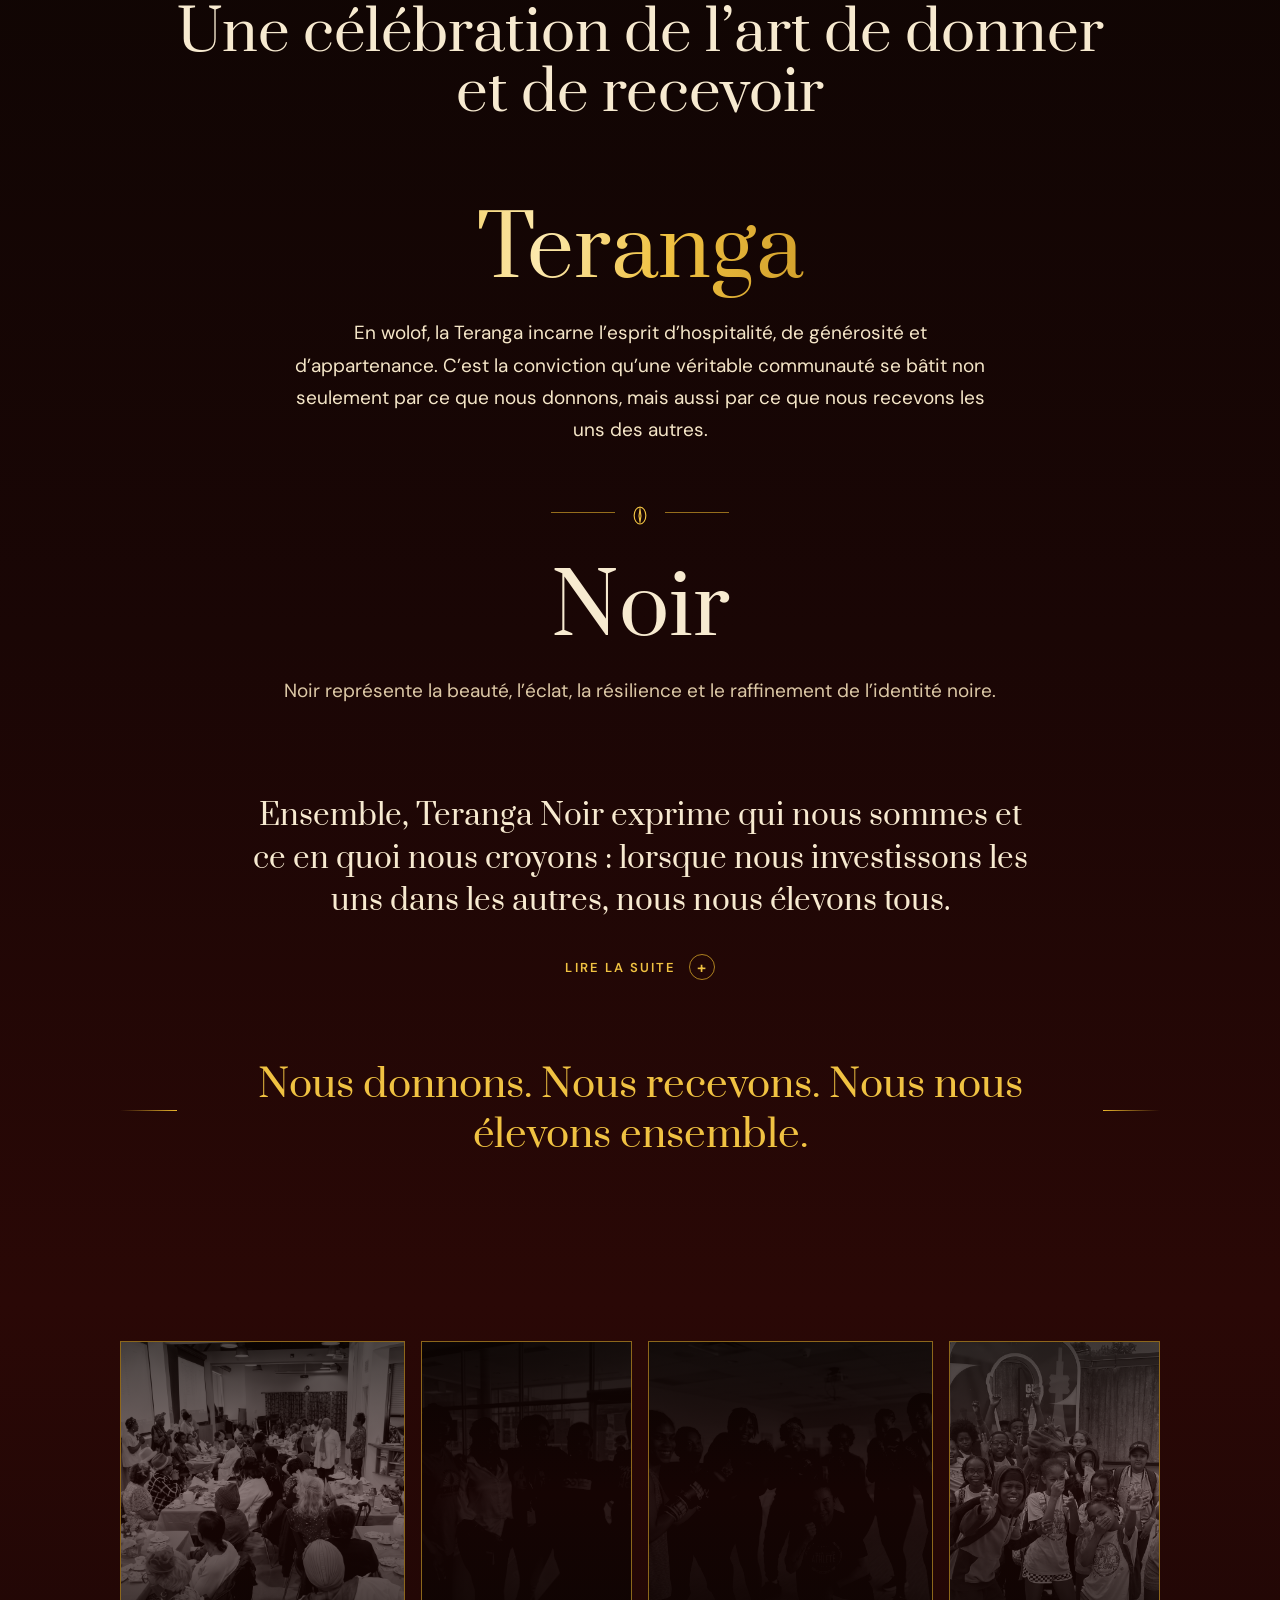
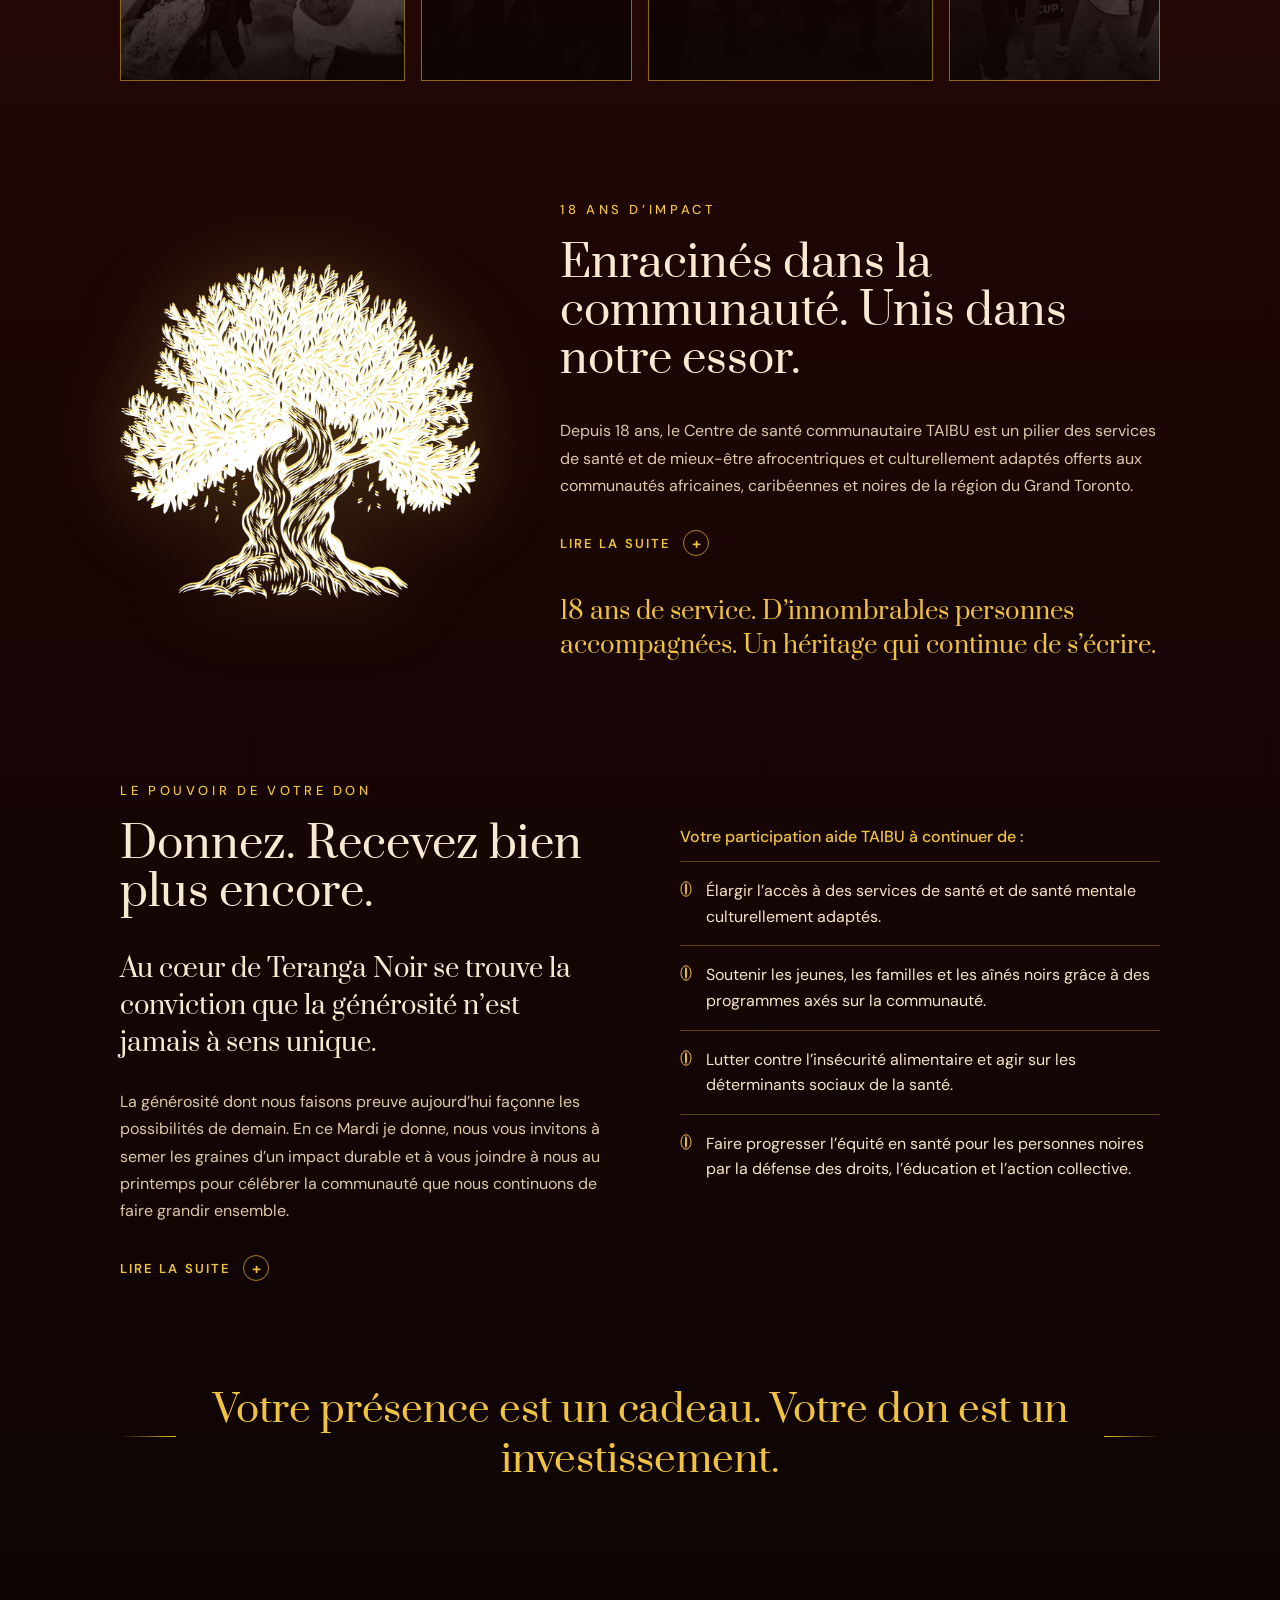
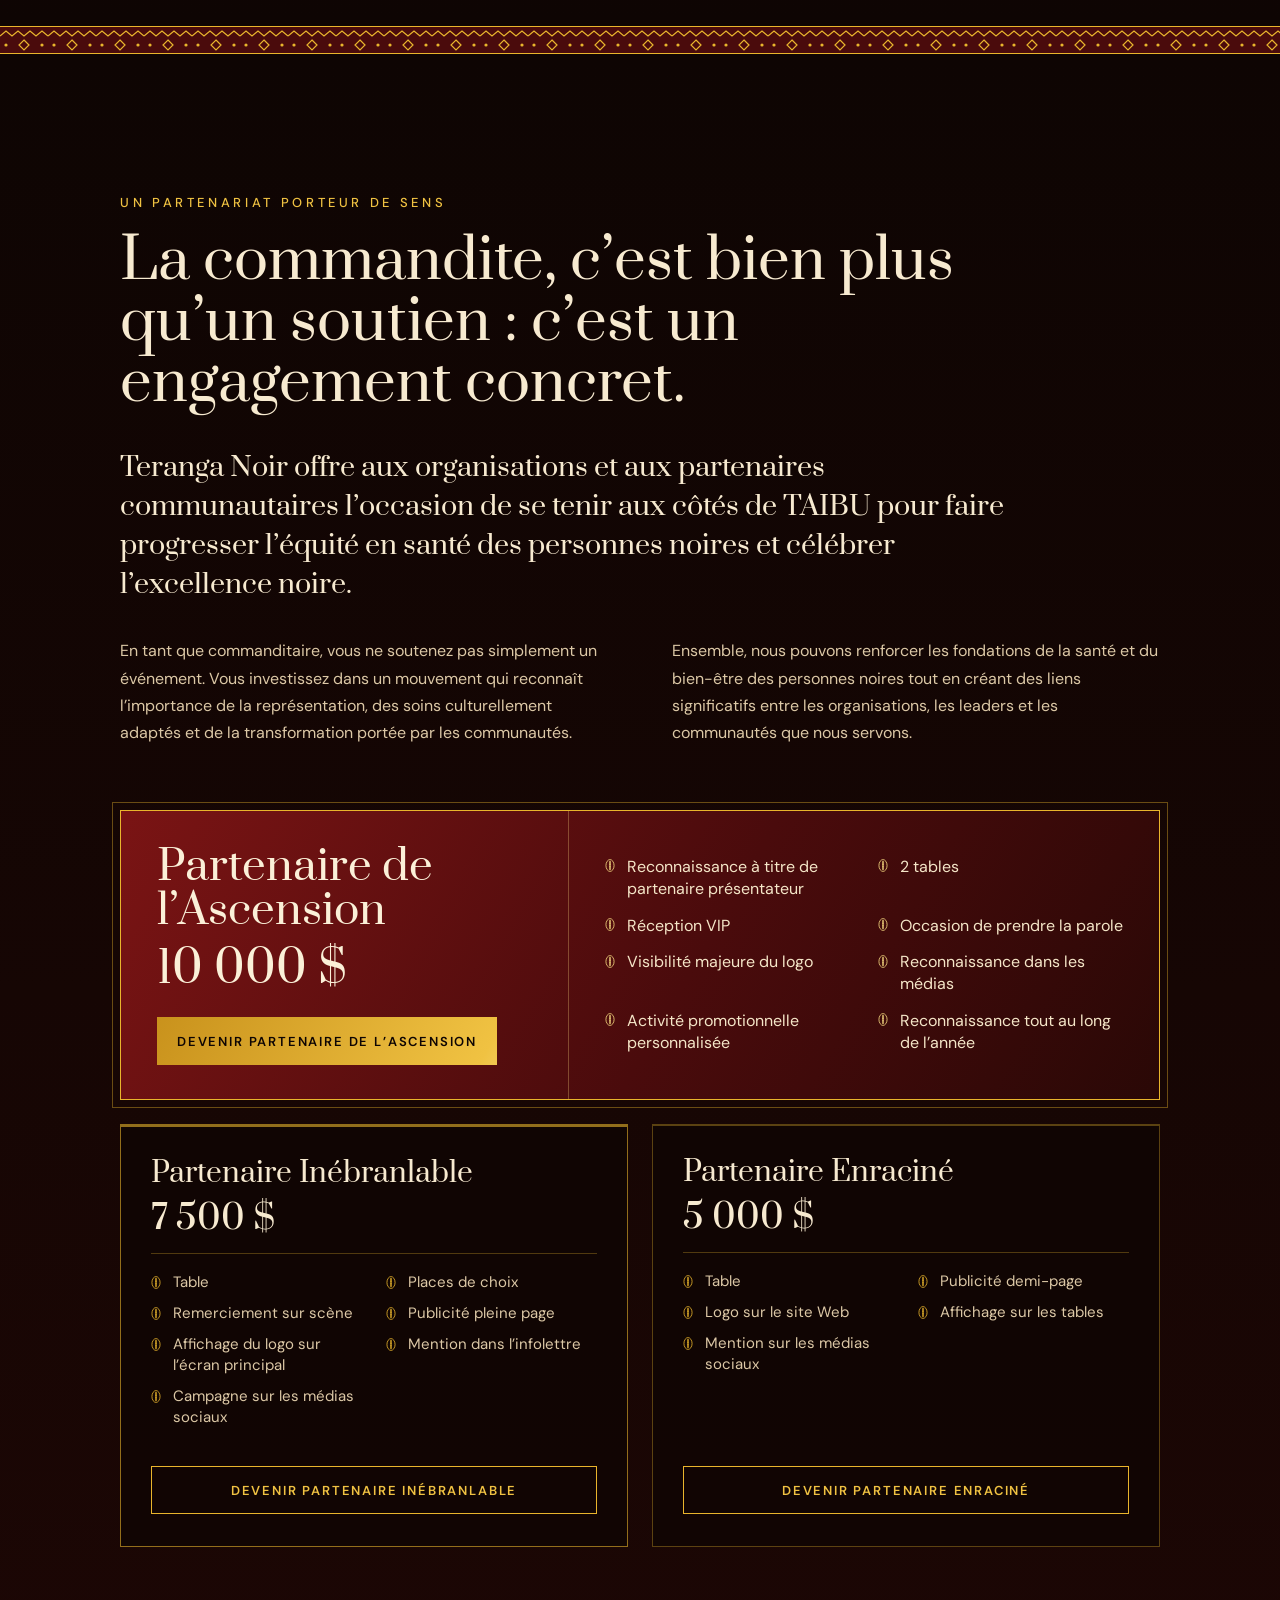
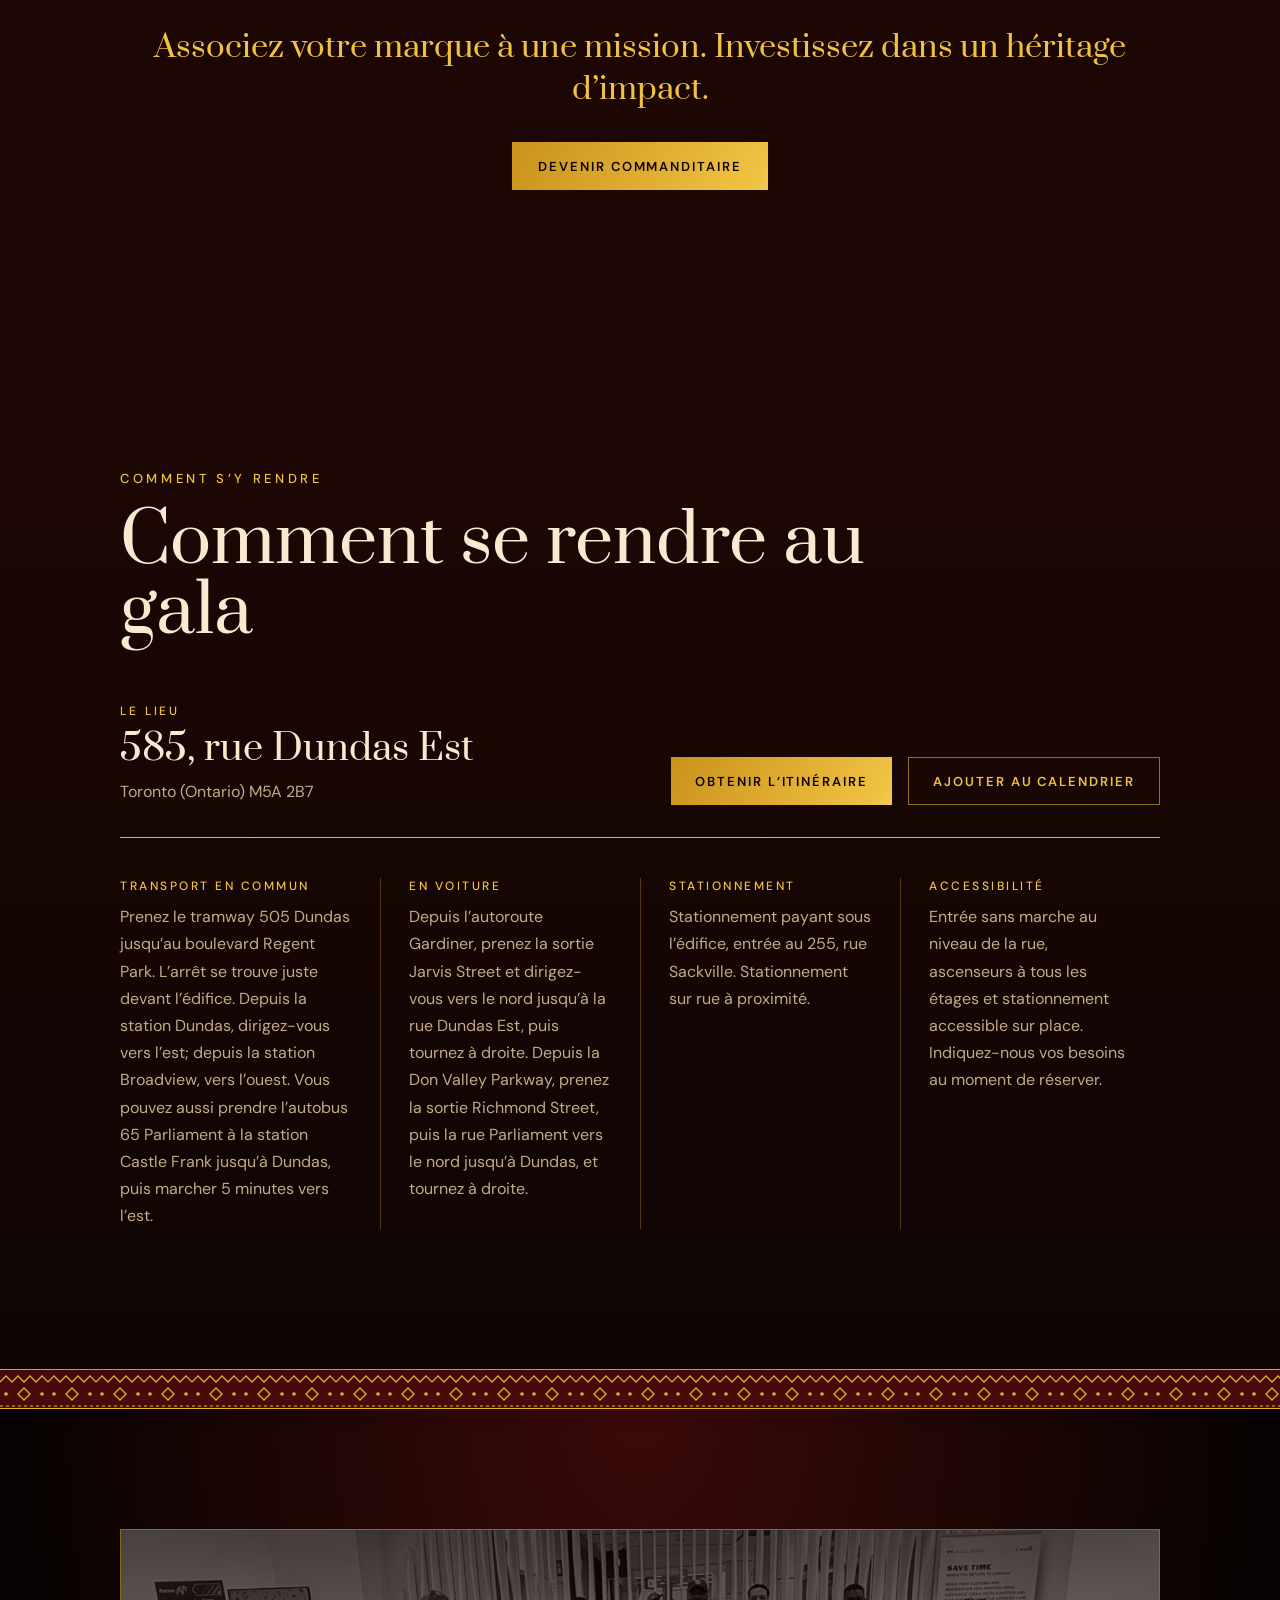
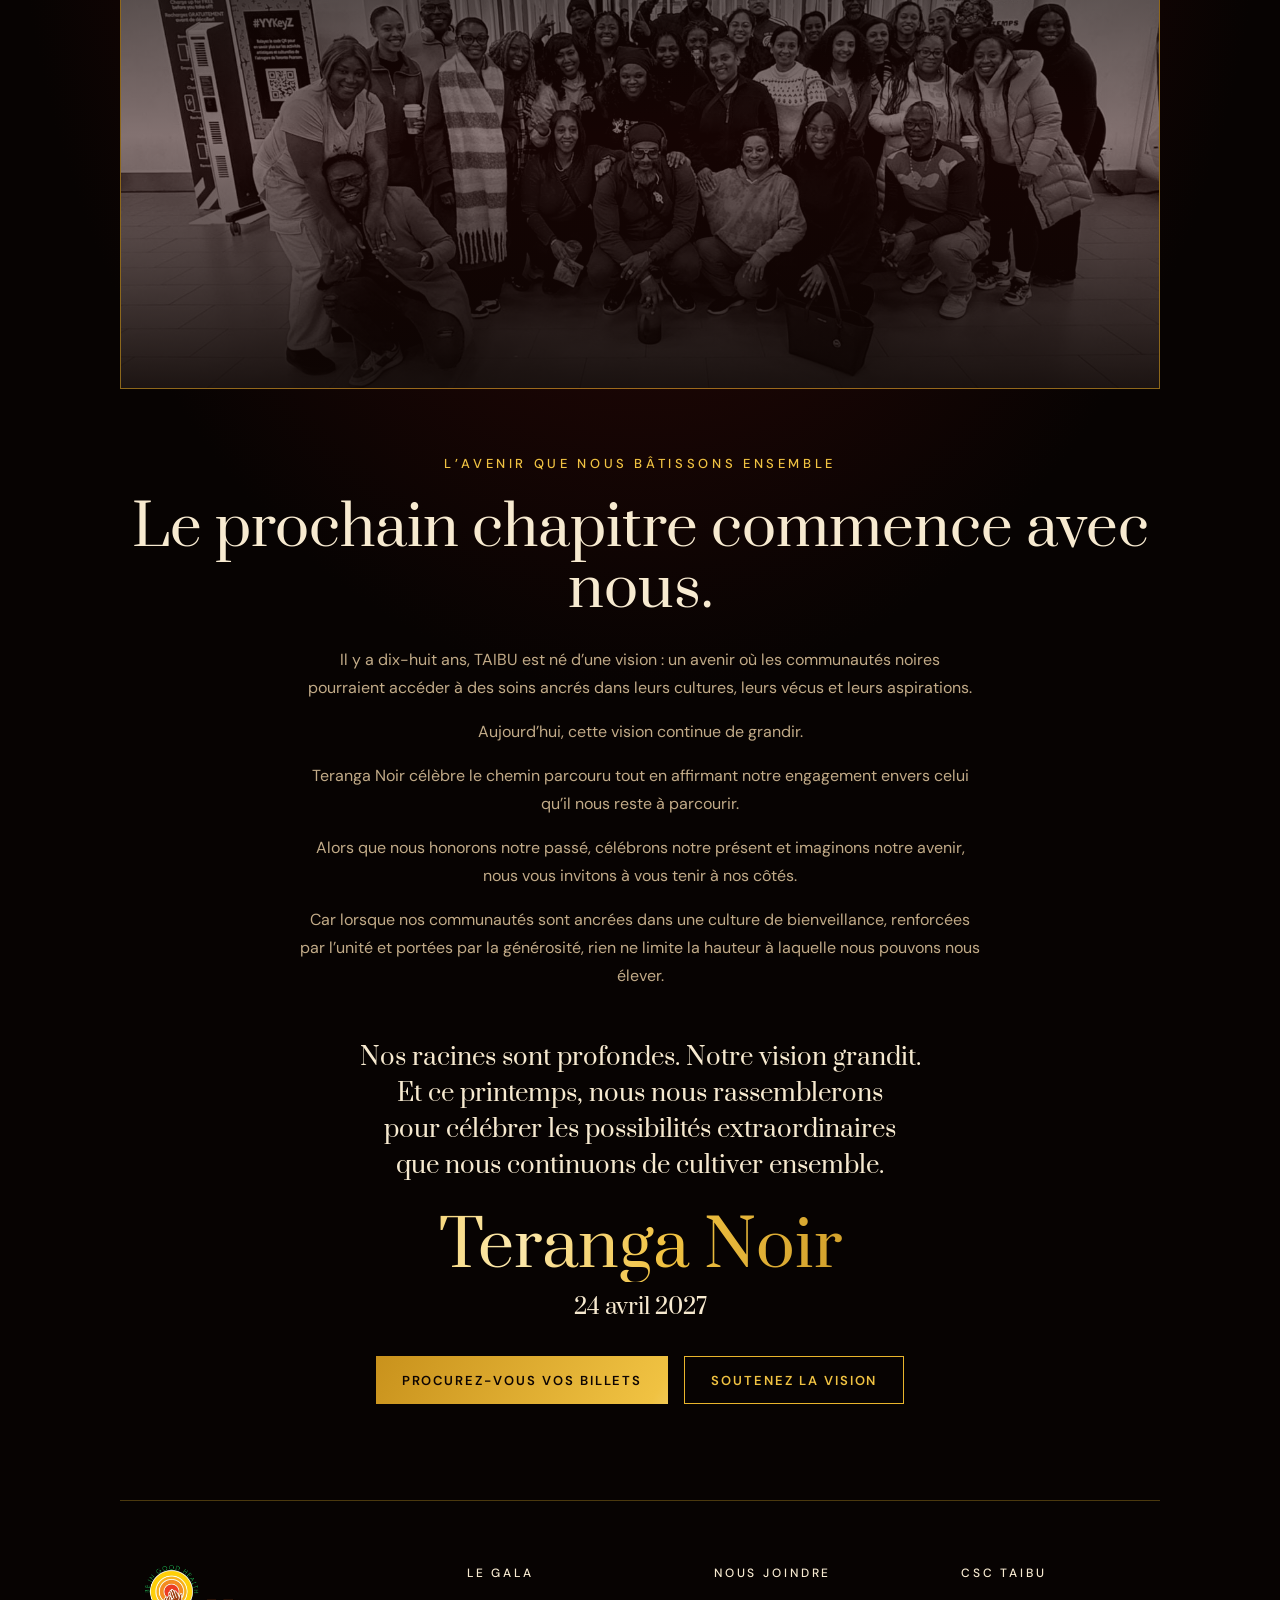
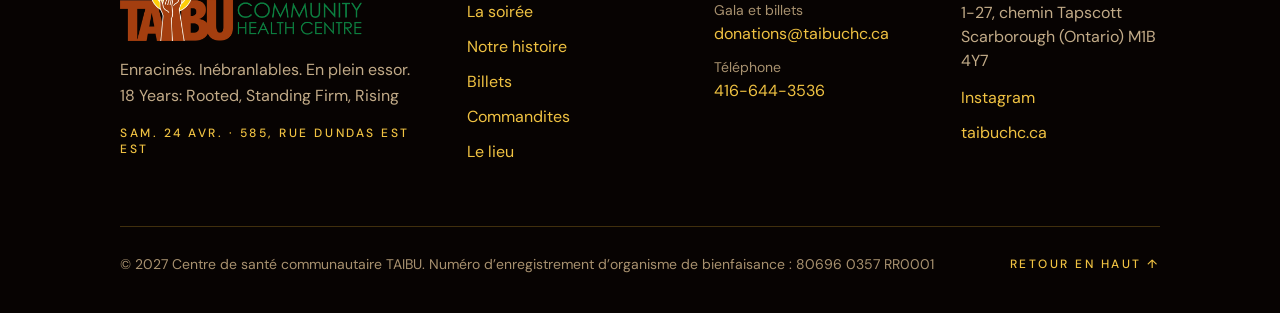
==== commit fb7f8ada: "Sponsorship: keep one button (Become a Sponsor) Both buttons opened the same email, so the second on" ====
--- a/fr/index.html
+++ b/fr/index.html
@@ -854,12 +854,6 @@
               data-q="?subject=Teranga%20Noir%20%E2%80%93%20Commandite"
               >Devenir commanditaire</a
             >
-            <a
-              class="btn btn--outline"
-              href="../assets/sponsorship-package.pdf"
-              data-href="sponsorshipPackage"
-              >Découvrir les possibilités de commandite</a
-            >
           </div>
         </div>
       </section>
--- a/styles.css
+++ b/styles.css
@@ -784,7 +784,7 @@
   .bullets li::before { width: 11px; height: 15px; }
   .pull--giving { margin-top: 22px; }
 
-  .section--sponsorship { border-top: 1px solid rgba(233, 181, 44, 0.25); }
+  .section--sponsorship { border-top: 1px solid rgba(233, 181, 44, 0.25); padding-left: 32px; padding-right: 32px; padding-bottom: 96px; }
   .lead--sponsor { margin-bottom: 22px; }
   .tier, .tiers .tier { flex: none; padding: 24px 20px; gap: 10px; border: 1px solid rgba(233, 181, 44, 0.5); }
   .tier__name { font-size: 24px; line-height: 1.12; }
@@ -807,7 +807,7 @@
   .tier--rising .tier__btn { order: 5; align-self: stretch; }
   .tiers { flex-direction: column; gap: 18px; }
   .tiers .tier__perks { margin-bottom: 0; }
-  .section--sponsorship .gold-line--center { margin: 22px 0; }
+  .section--sponsorship .gold-line--center { margin: 40px 0 32px; }
 
   .section--venue { border-top: 1px solid rgba(233, 181, 44, 0.25); }
   .section--venue .container { gap: 28px; }
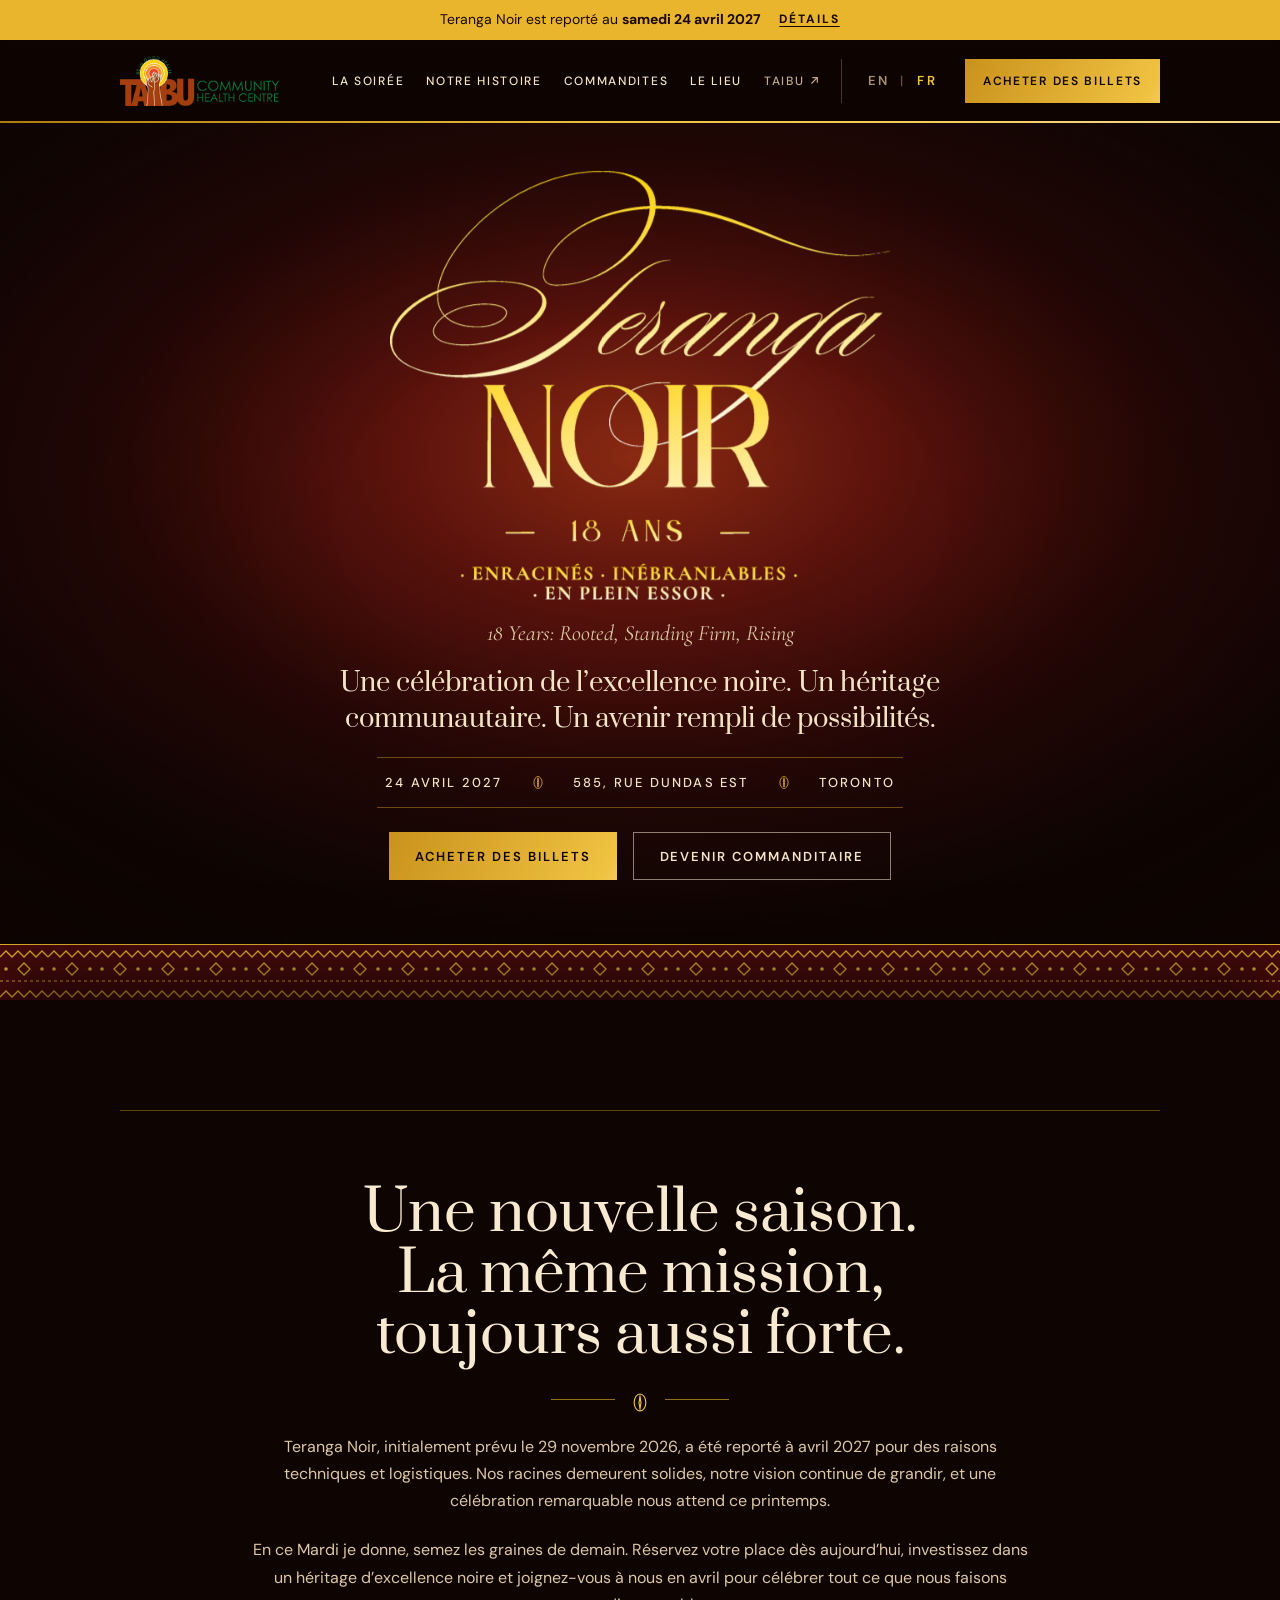
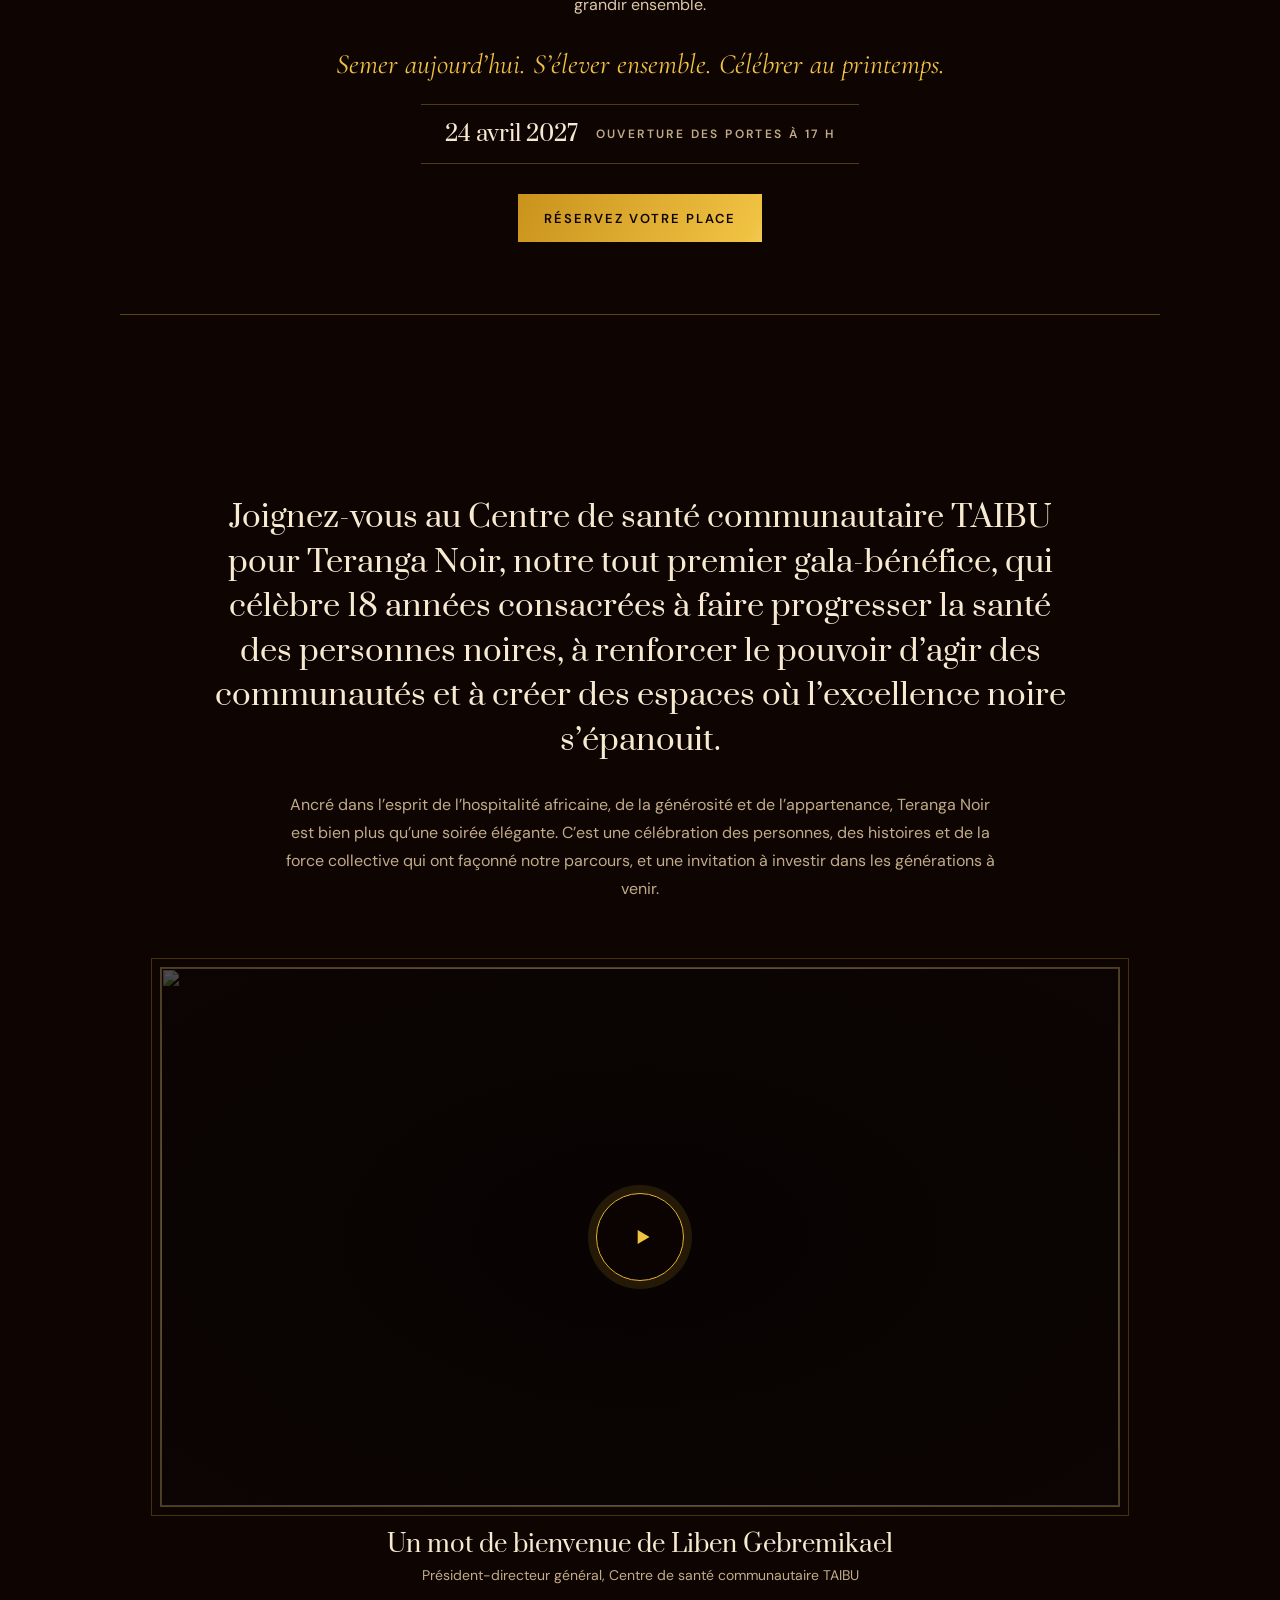
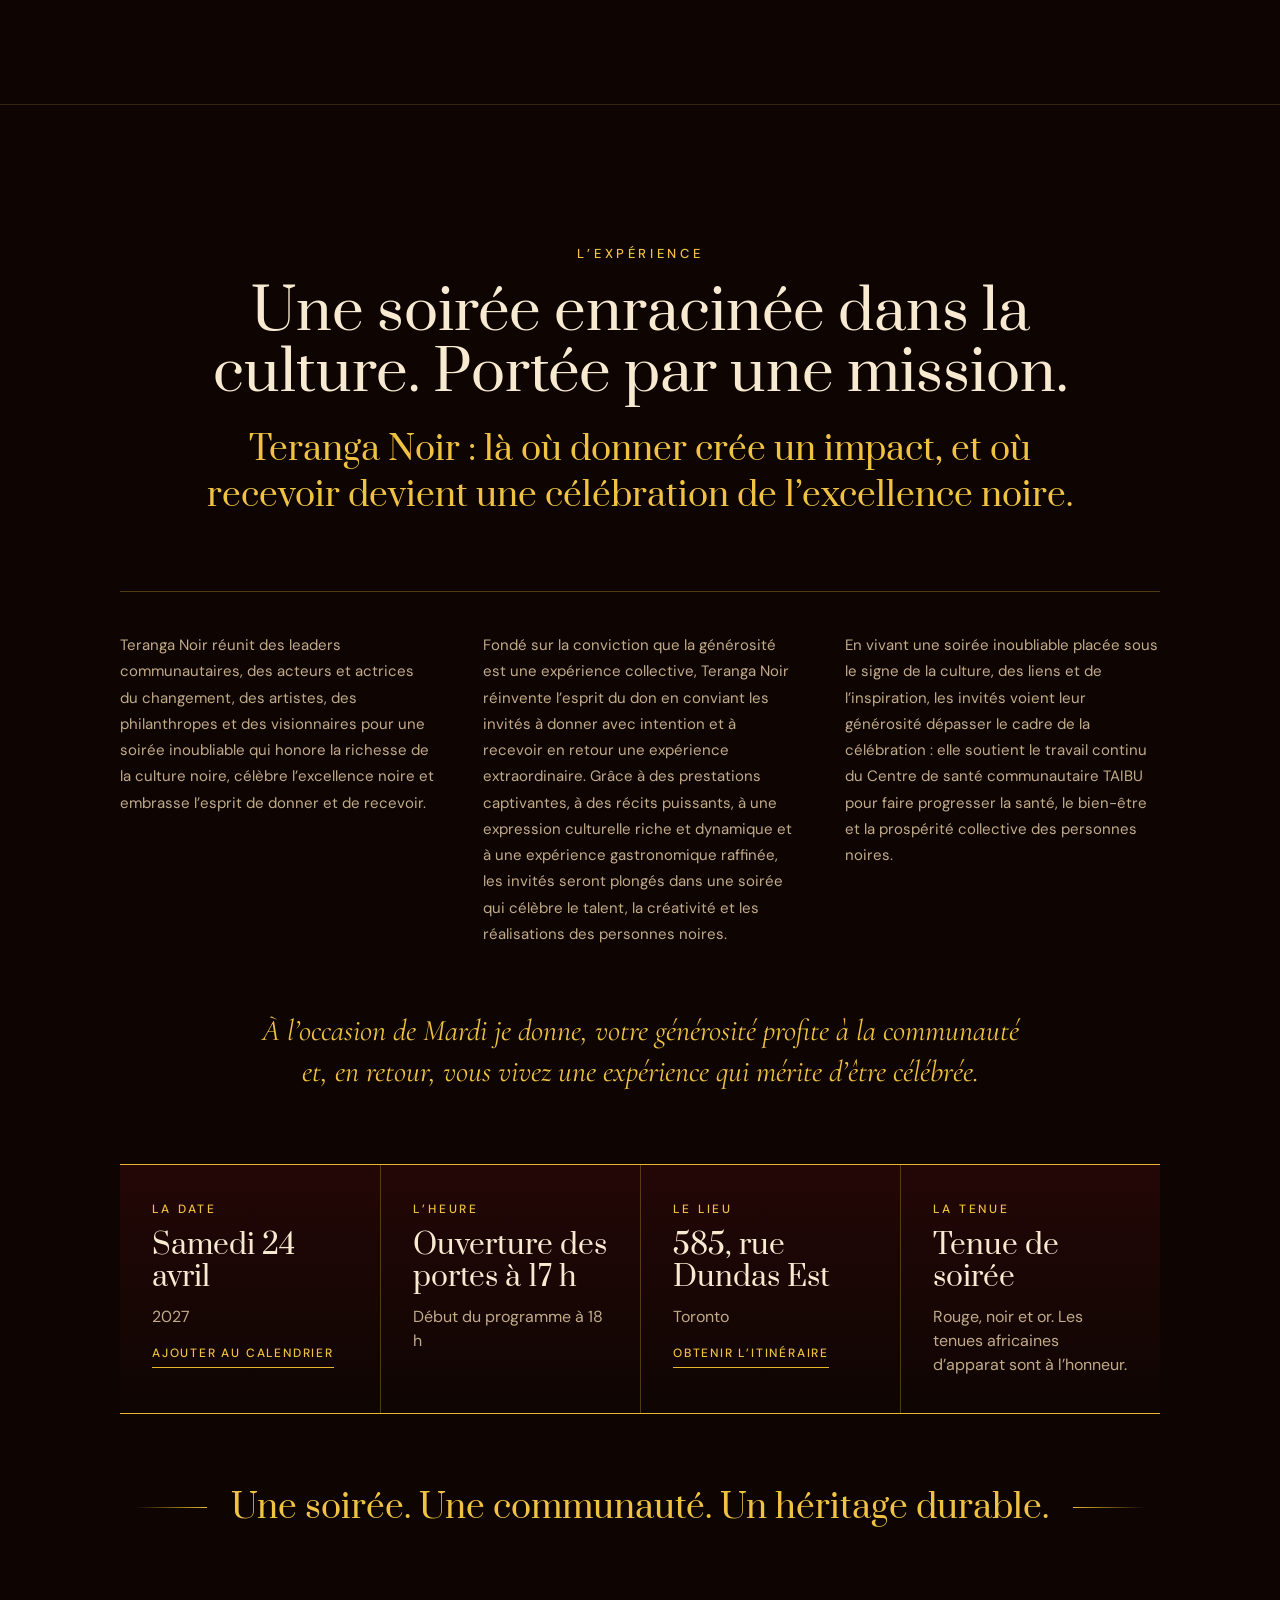
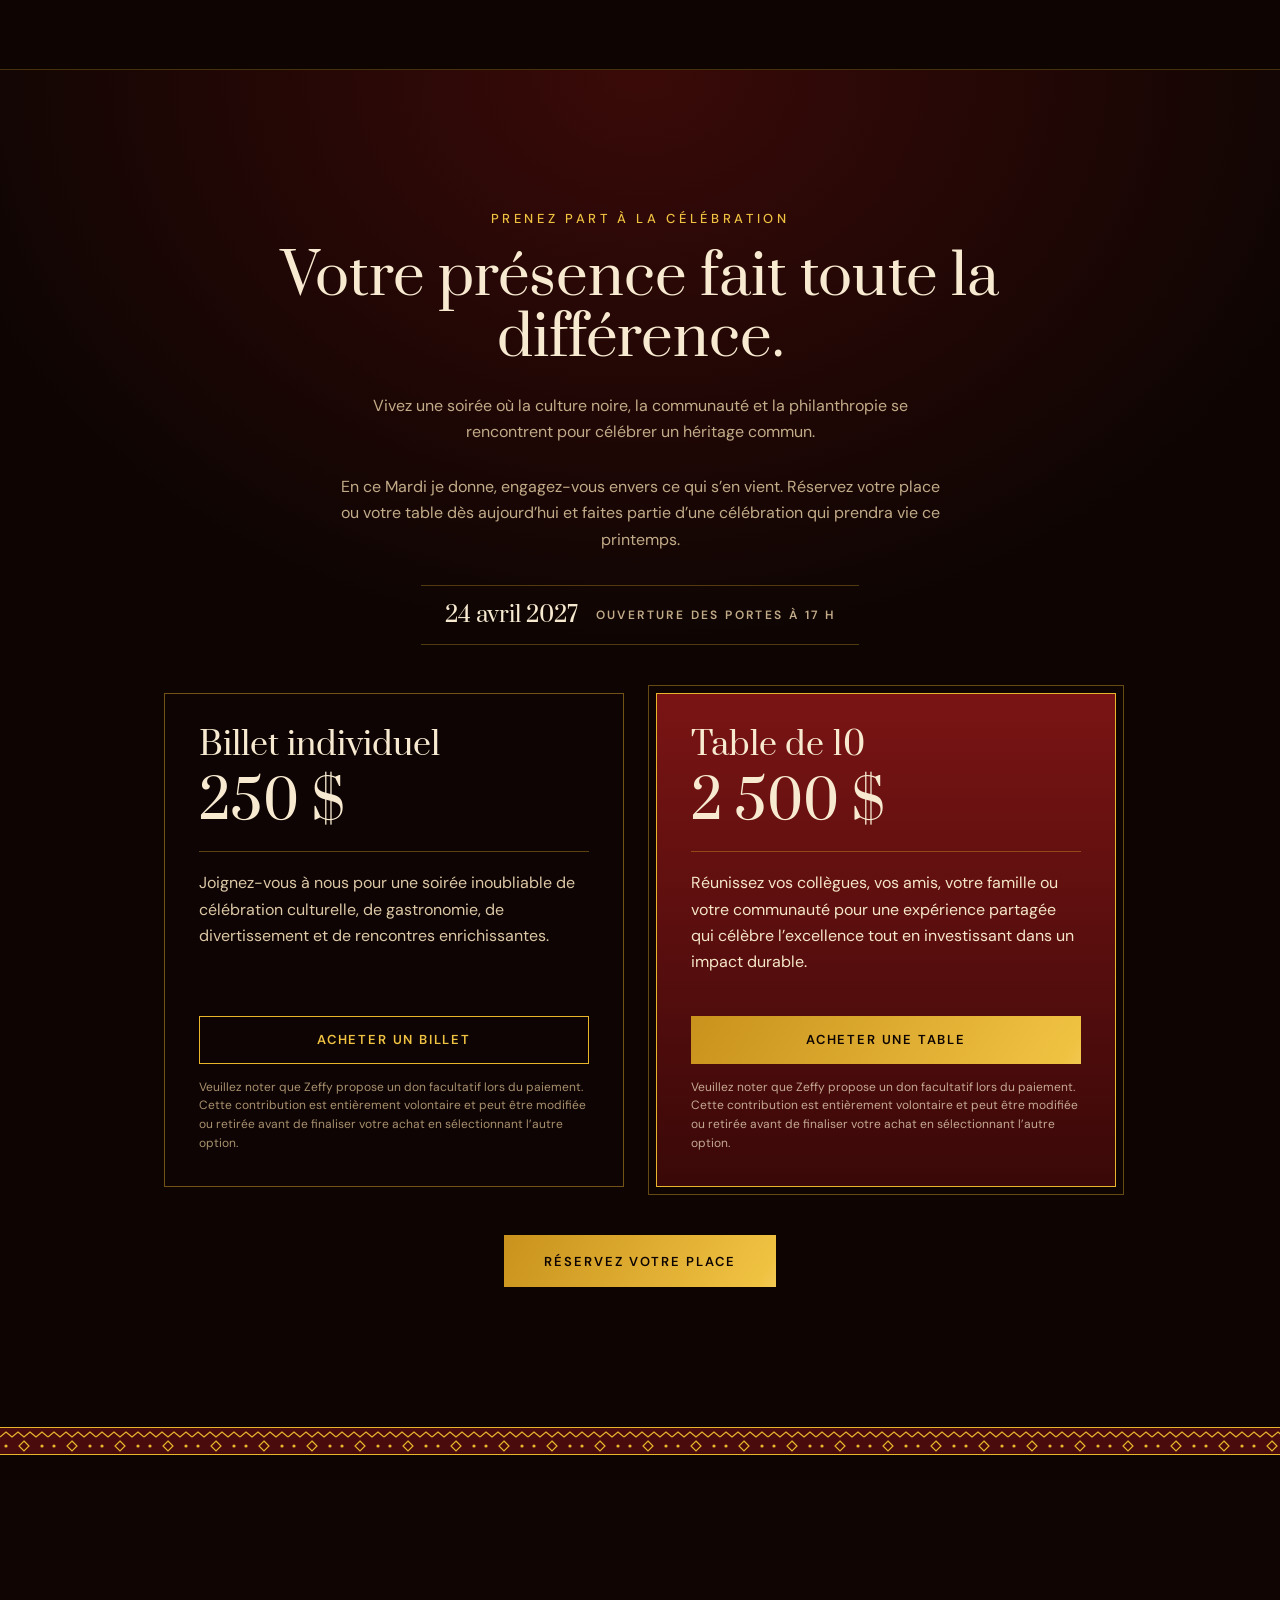
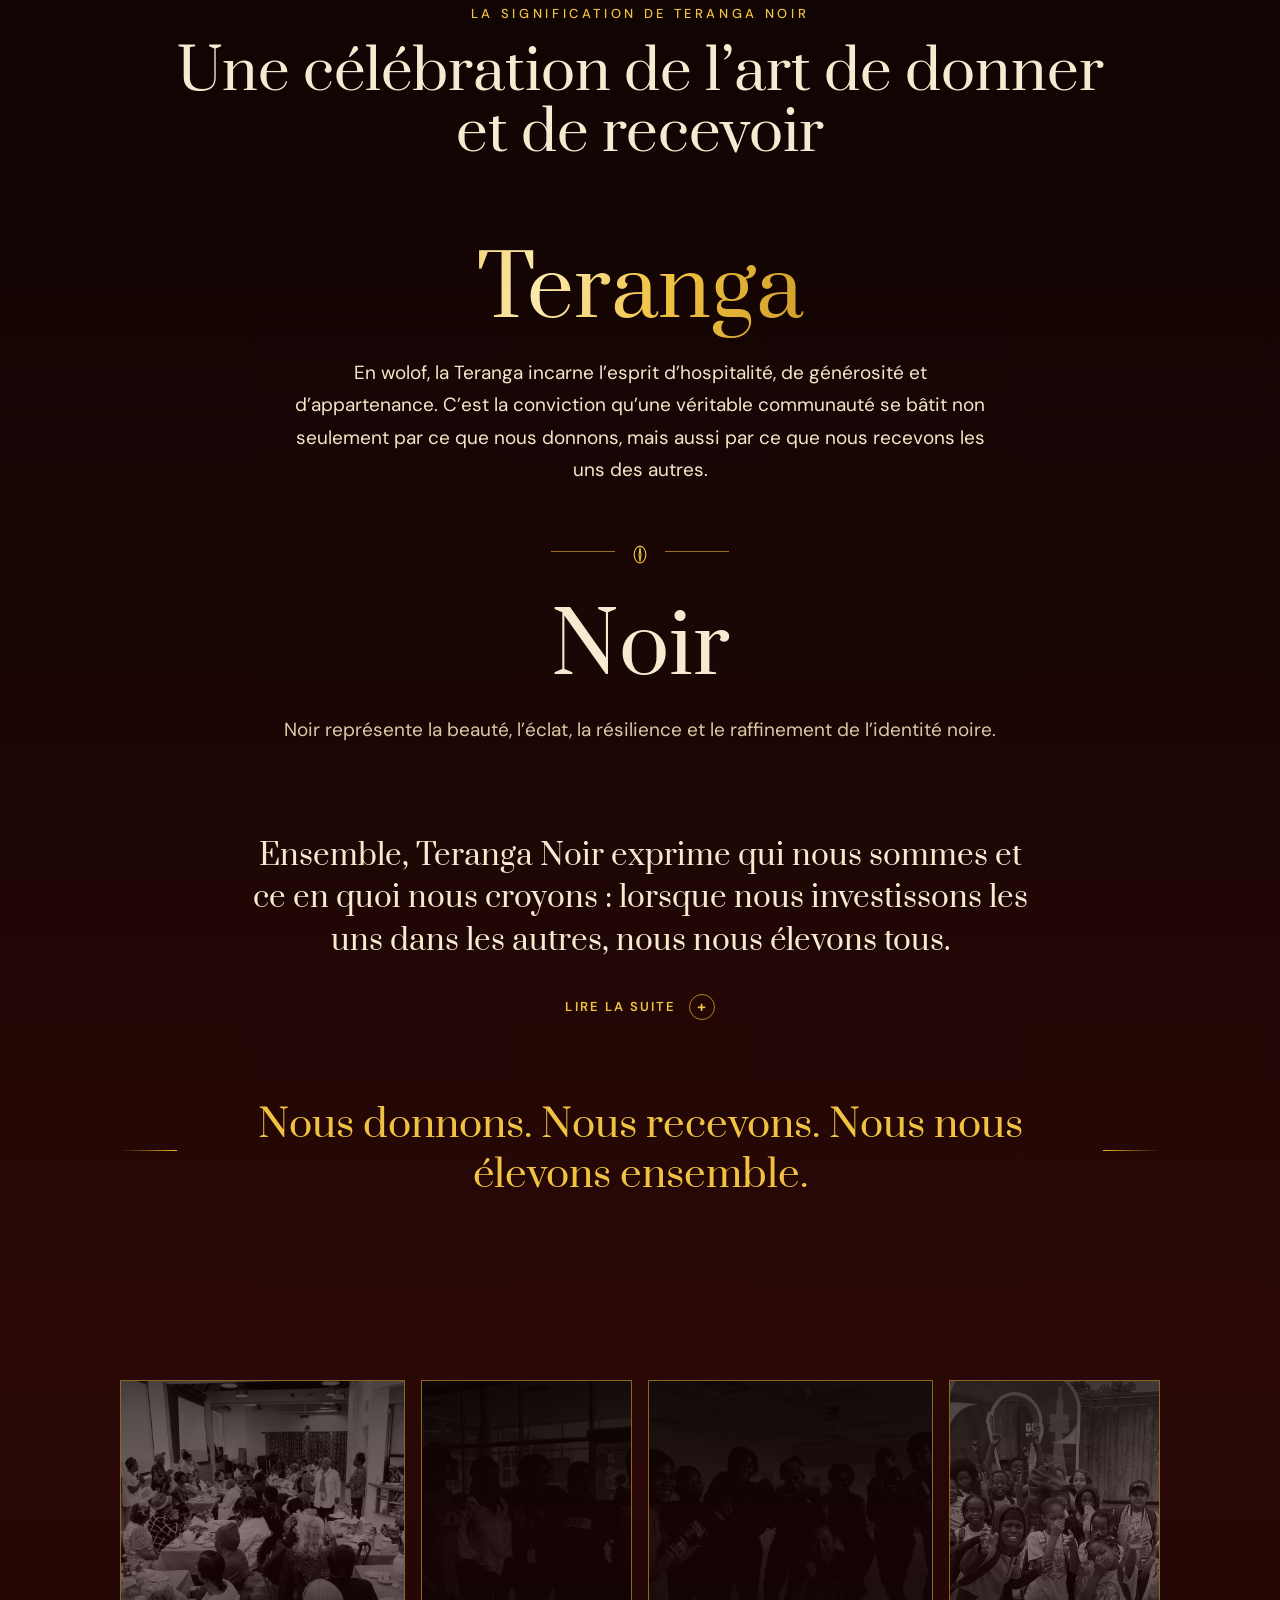
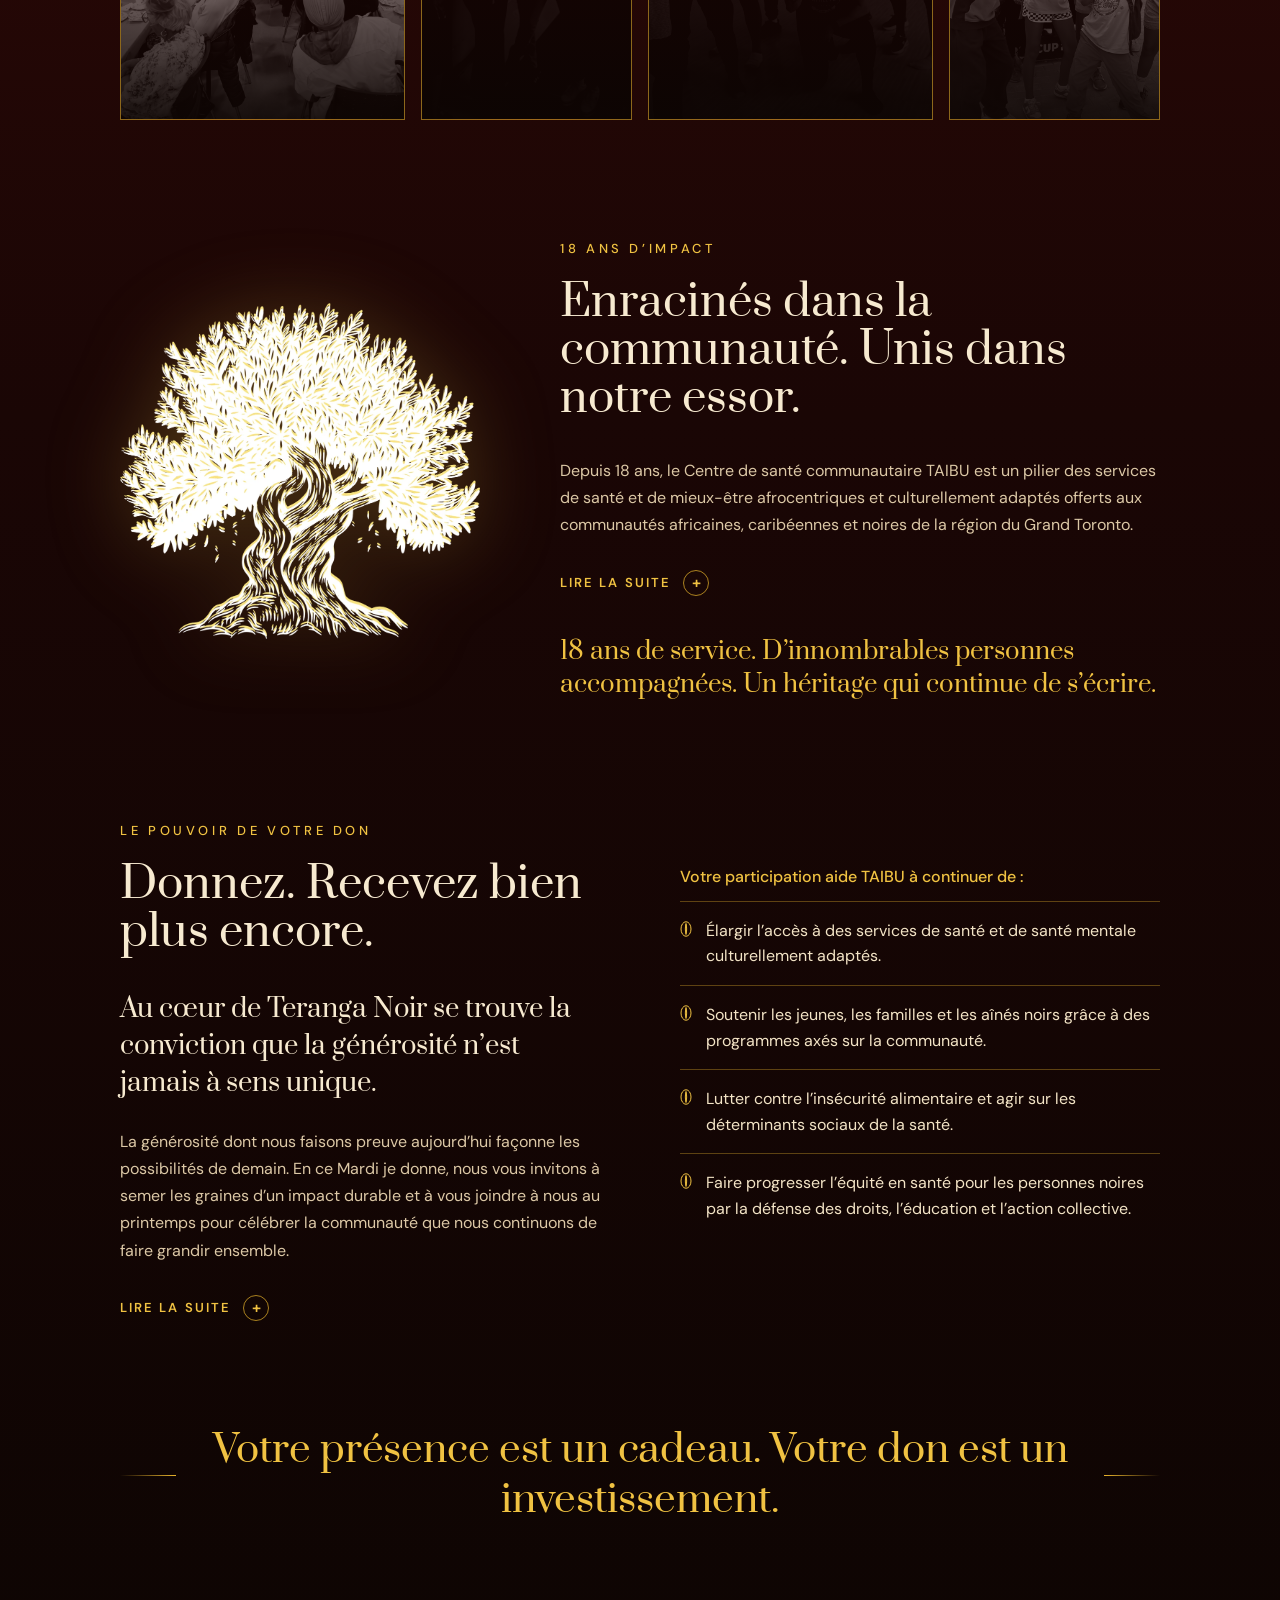
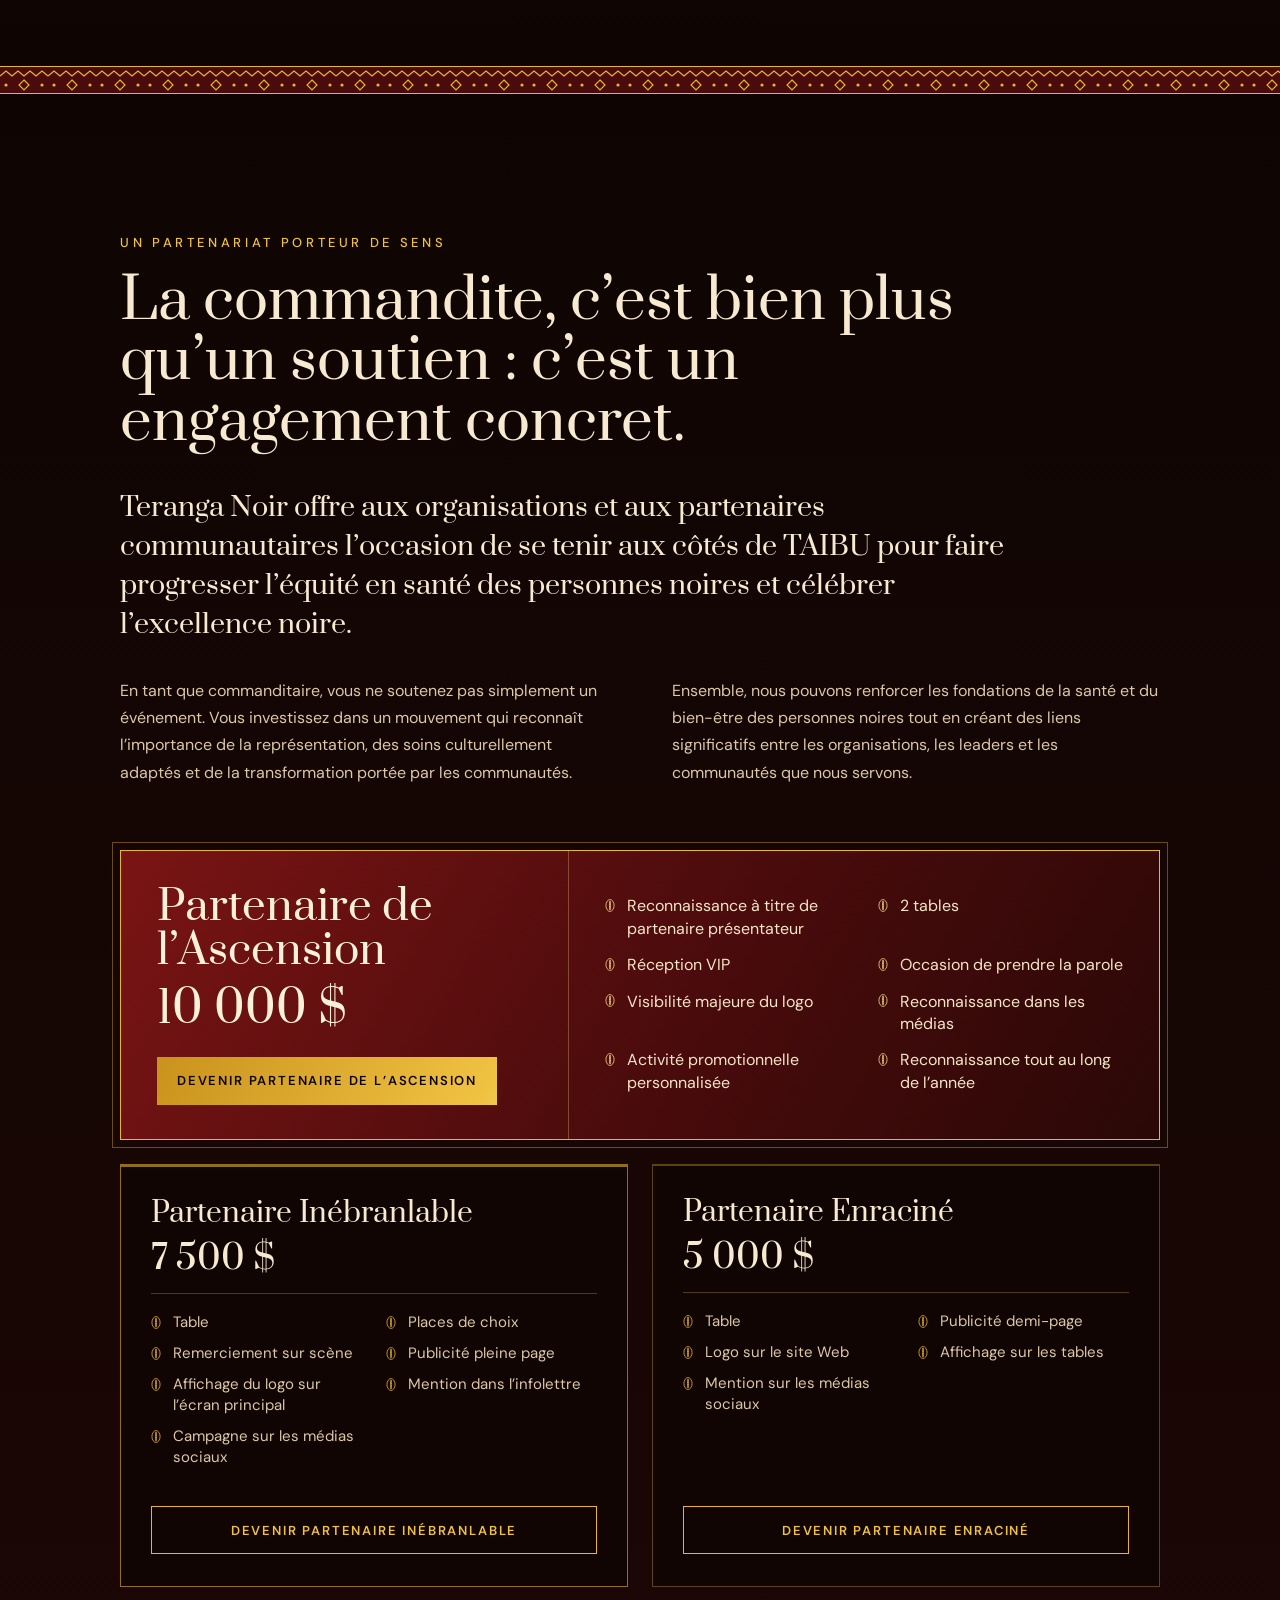
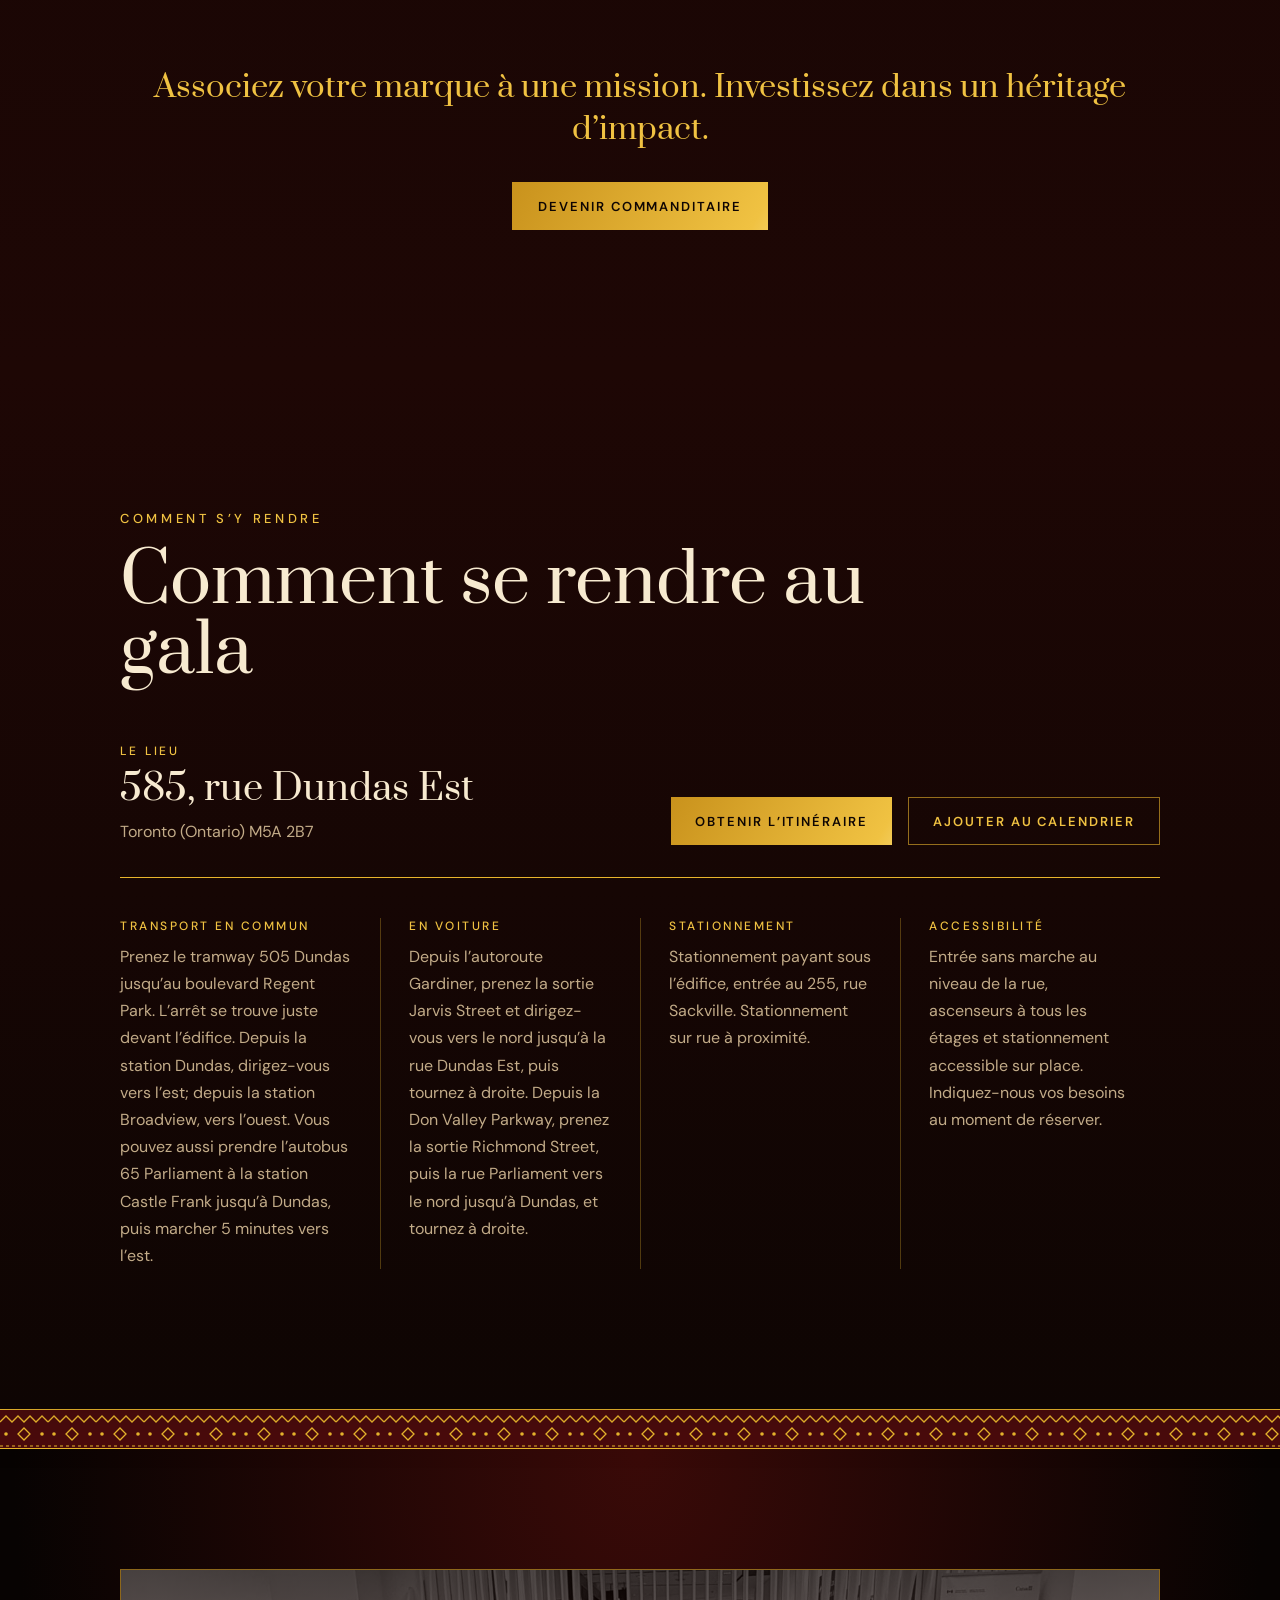
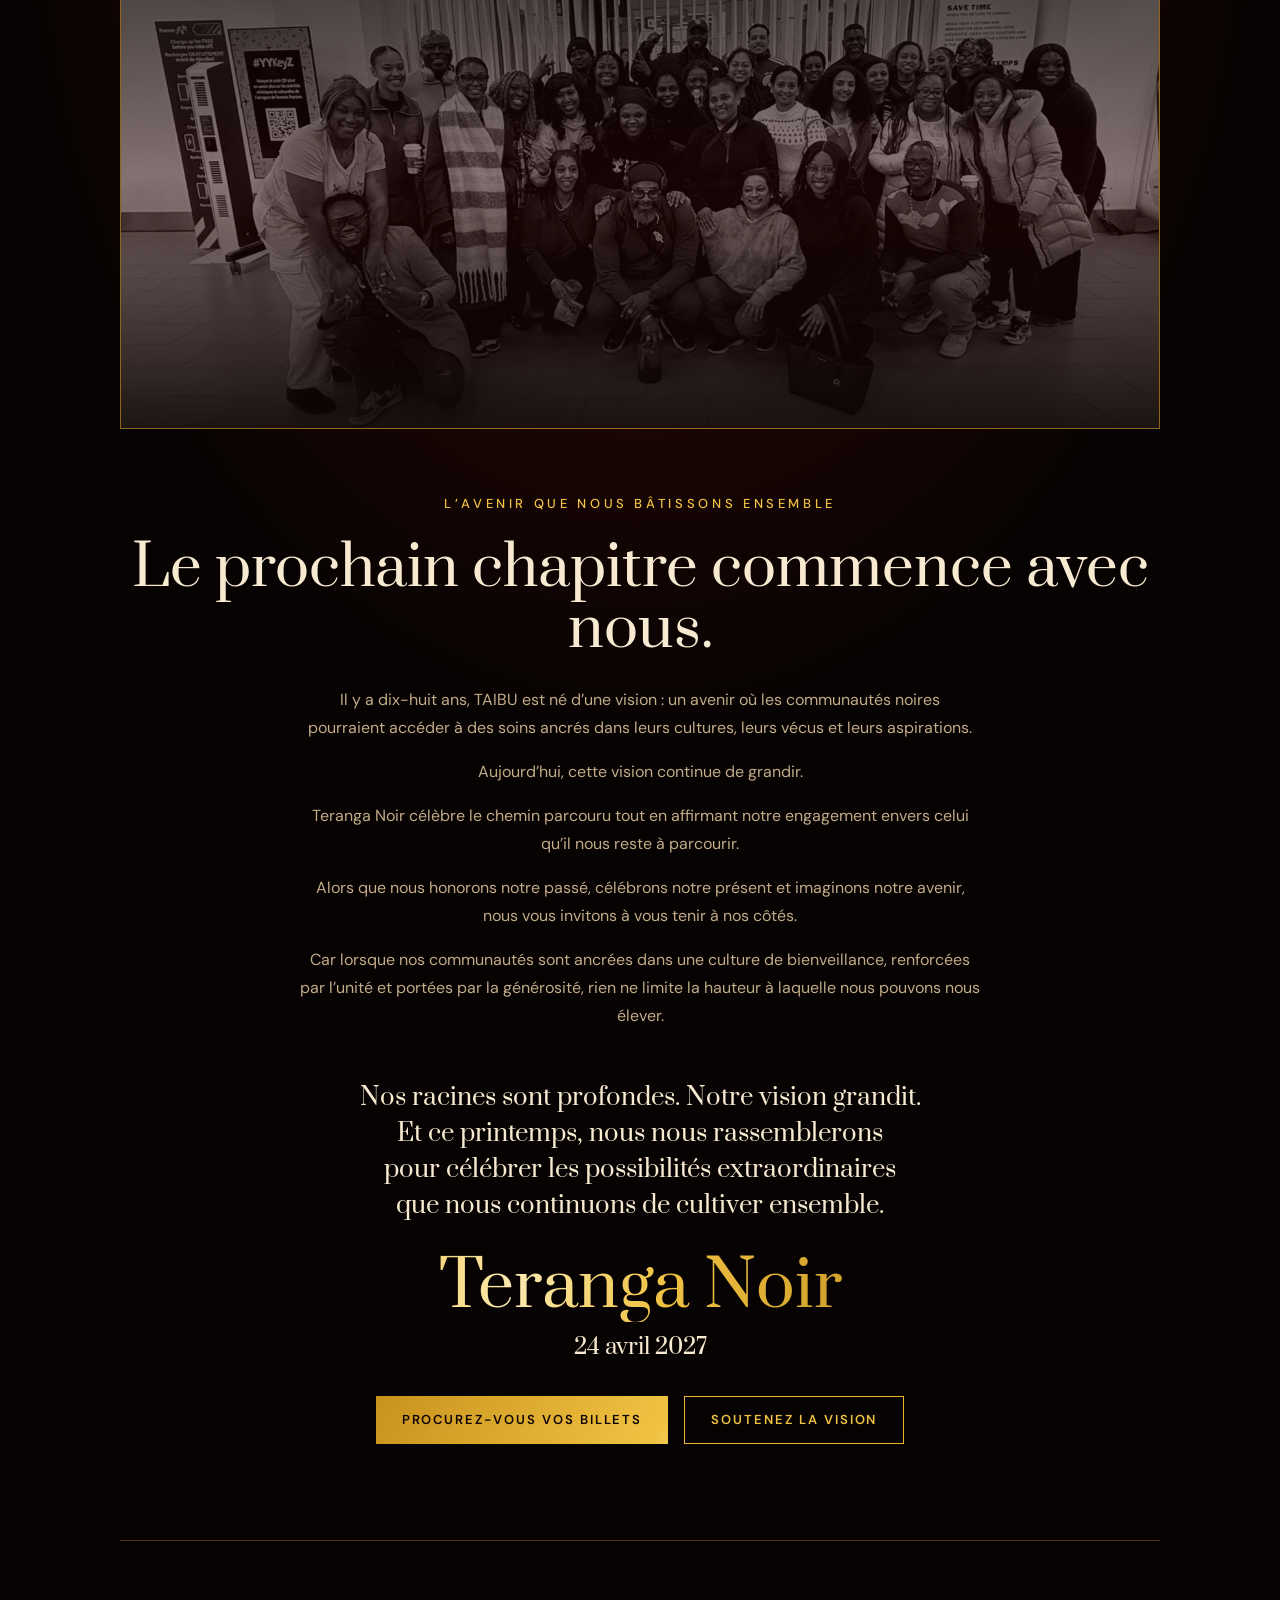
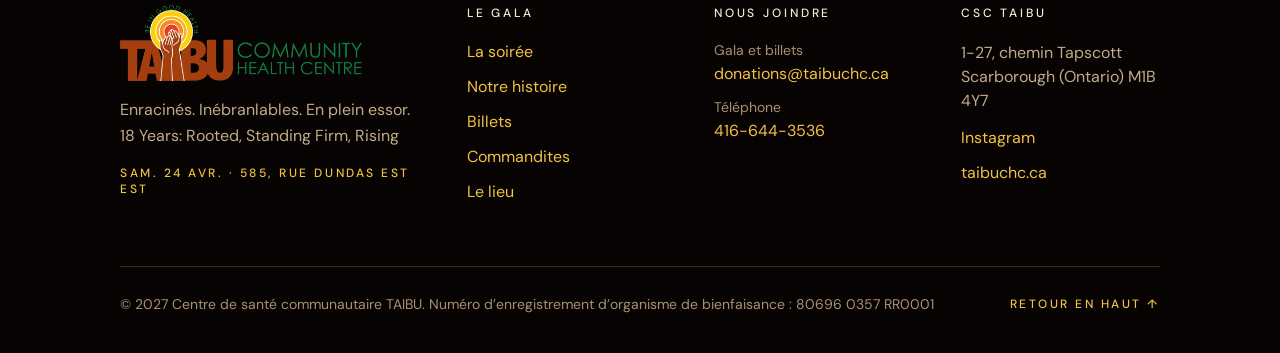
==== commit e07cce43: "Announcement bar: gala moved to Saturday, April 24, 2027 Gold bar above the nav on both pages; links" ====
--- a/fr/index.html
+++ b/fr/index.html
@@ -22,7 +22,7 @@
     <link rel="preconnect" href="https://fonts.gstatic.com" crossorigin />
     <link
       rel="stylesheet"
-      href="https://fonts.googleapis.com/css2?family=Prata&family=DM+Sans:opsz,wght@9..40,400;9..40,500;9..40,600&family=Cormorant+Garamond:ital,wght@1,400&display=swap"
+      href="https://fonts.googleapis.com/css2?family=Prata&family=DM+Sans:opsz,wght@9..40,400;9..40,500;9..40,600;9..40,700&family=Cormorant+Garamond:ital,wght@1,400&display=swap"
     />
     <link rel="stylesheet" href="../styles.css" />
     <link rel="alternate" hreflang="en" href="https://teranganoir.com/" />
@@ -37,6 +37,13 @@
     <a class="skip-link" href="#main">Passer au contenu</a>
 
     <!-- ============ HEADER ============ -->
+    <!-- Announcement bar (top of the page) -->
+    <div class="announce" role="region" aria-label="Annonce">
+      <a class="announce__link" href="#new-date"
+        ><span class="announce__text">Teranga Noir est reporté au <strong>samedi 24 avril 2027</strong></span
+        ><span class="announce__more">Détails</span></a
+      >
+    </div>
     <header class="site-header">
       <nav class="nav" aria-label="Navigation principale">
         <a class="nav__logo" href="#hero">
--- a/styles.css
+++ b/styles.css
@@ -525,6 +525,20 @@
 .signoff__title { font-family: var(--serif); font-size: clamp(44px, 5vw, 72px); line-height: 1.1; padding: 0.06em 0.08em 0; }
 .signoff__motto { font-size: 14px; font-weight: 500; letter-spacing: 0.26em; text-transform: uppercase; color: var(--gold-text); }
 .signoff__date { font-family: var(--serif); font-size: 22px; color: var(--ivory); }
+
+/* Announcement bar above the nav (scrolls away; the nav stays) */
+.announce { background: var(--gold); }
+.announce__link {
+  display: flex; flex-wrap: wrap; justify-content: center; align-items: center; gap: 4px 18px;
+  padding: 10px max(16px, env(safe-area-inset-right, 0px)) 10px max(16px, env(safe-area-inset-left, 0px));
+  font-size: 14px; line-height: 1.4; text-align: center;
+}
+.announce .announce__link, .announce .announce__link * { color: #1a0605; }
+.announce__text strong { font-weight: 700; }
+.announce__more { font-size: 12px; font-weight: 700; letter-spacing: 0.16em; text-transform: uppercase; text-decoration: underline; text-underline-offset: 3px; }
+.announce__link:hover .announce__more, .announce__link:focus-visible .announce__more { text-decoration-thickness: 2px; }
+.announce__link:focus-visible { outline: 2px solid #1a0605; outline-offset: -4px; }
+@media (max-width: 899px) { .announce__link { font-size: 13px; gap: 2px 12px; } }
 
 /* Postponement notice (after the hero) */
 .hero__date { white-space: nowrap; }
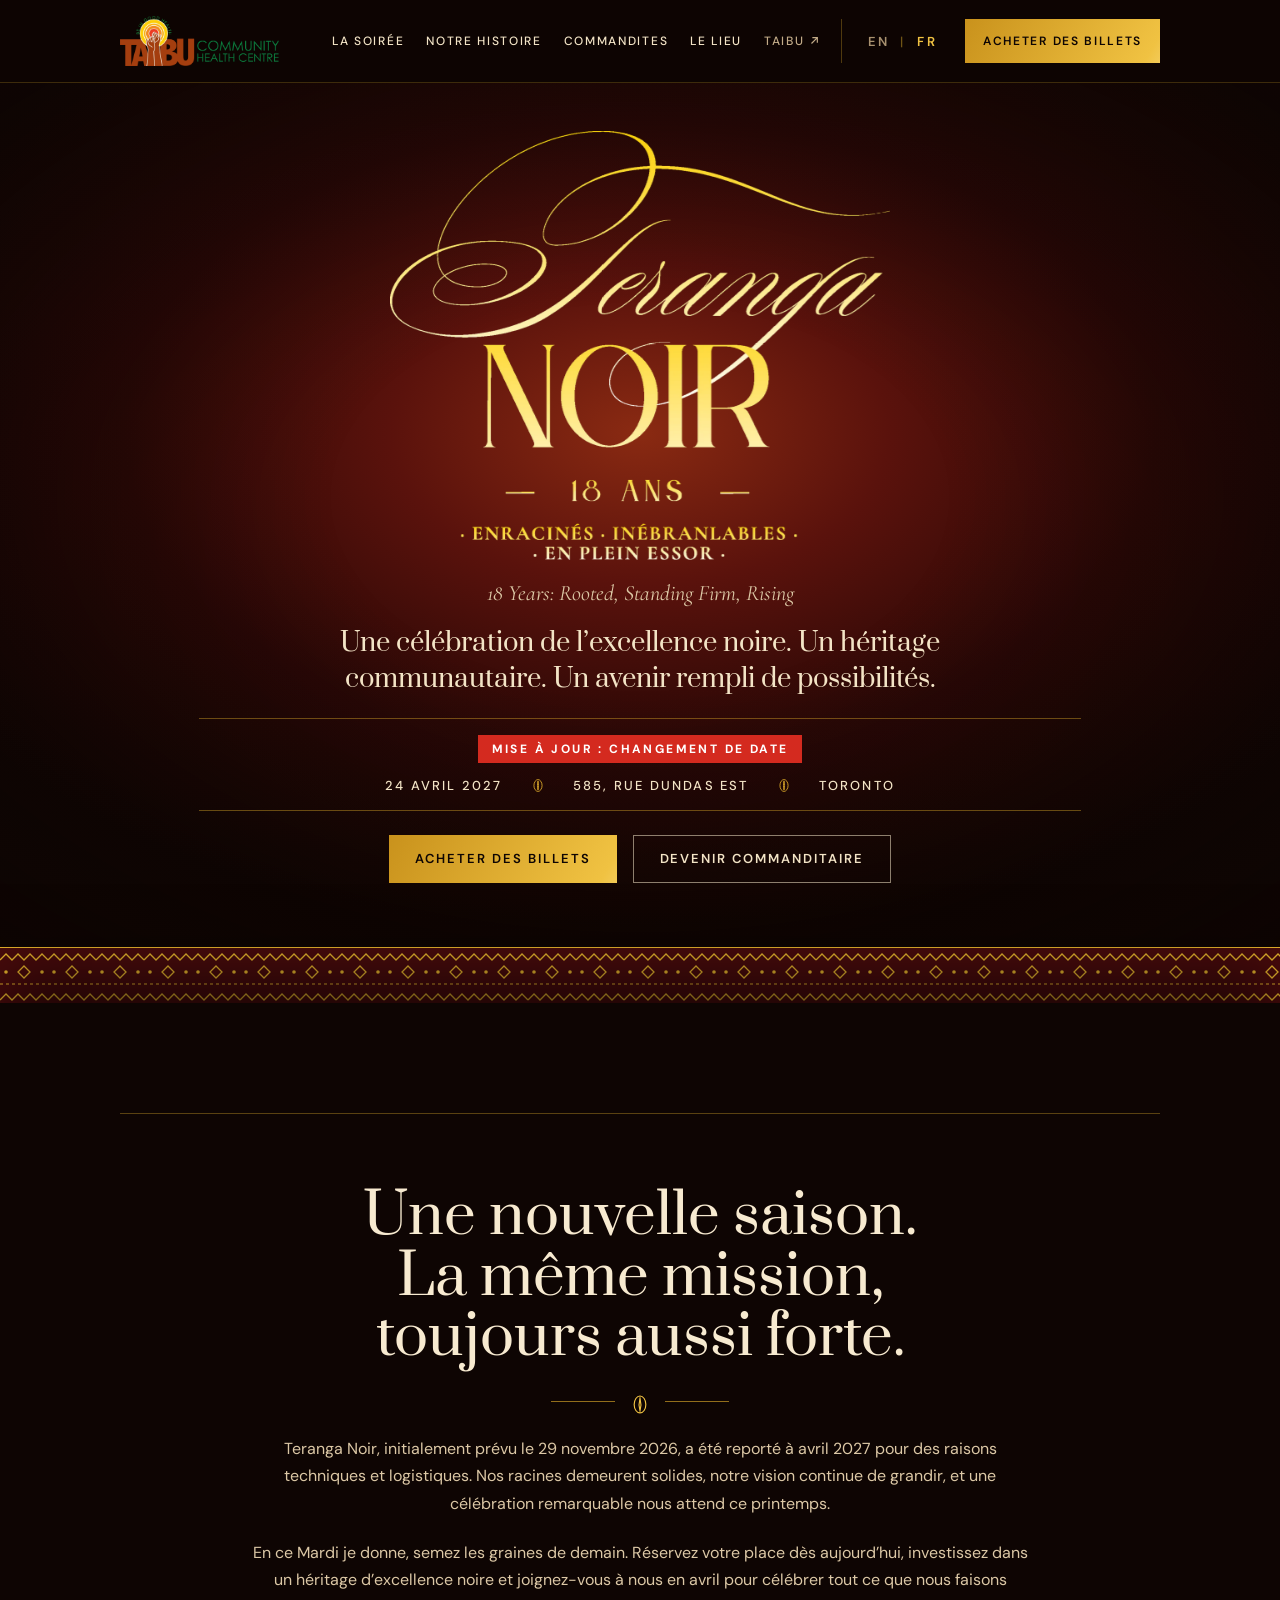
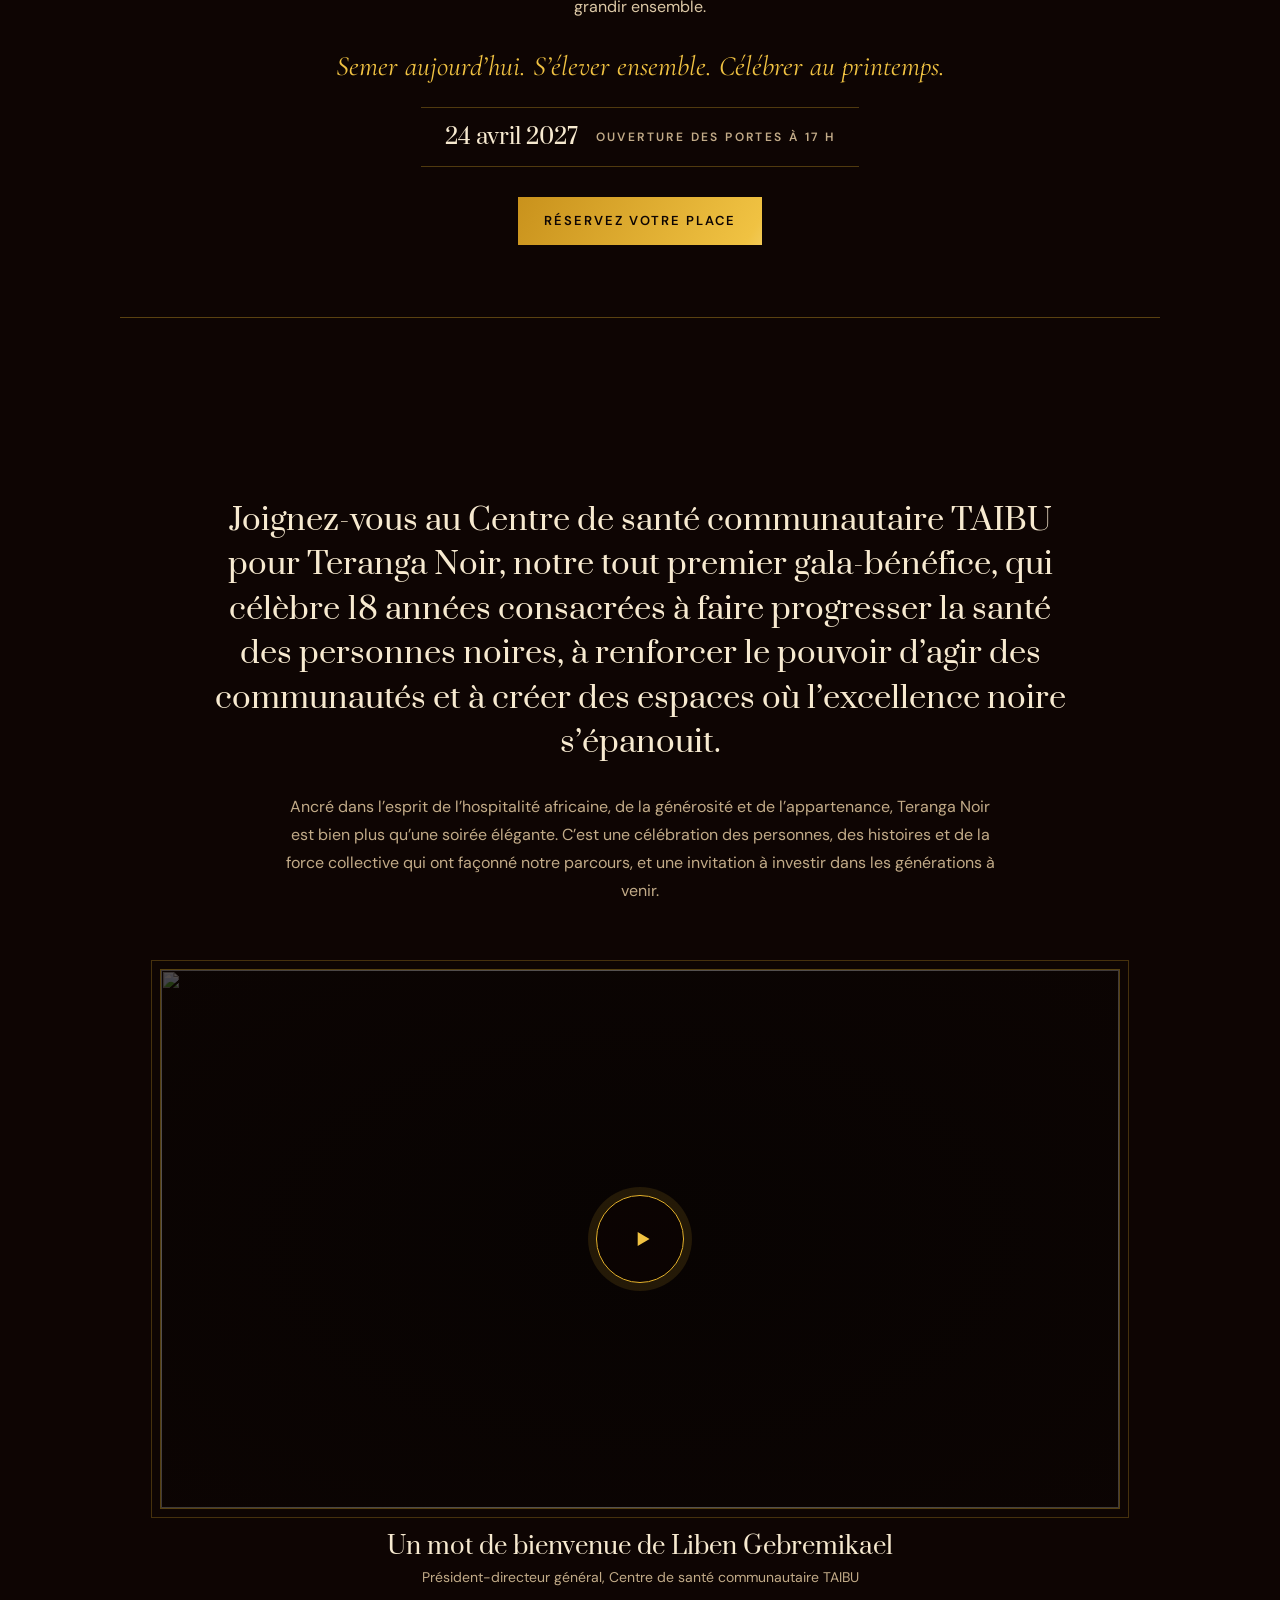
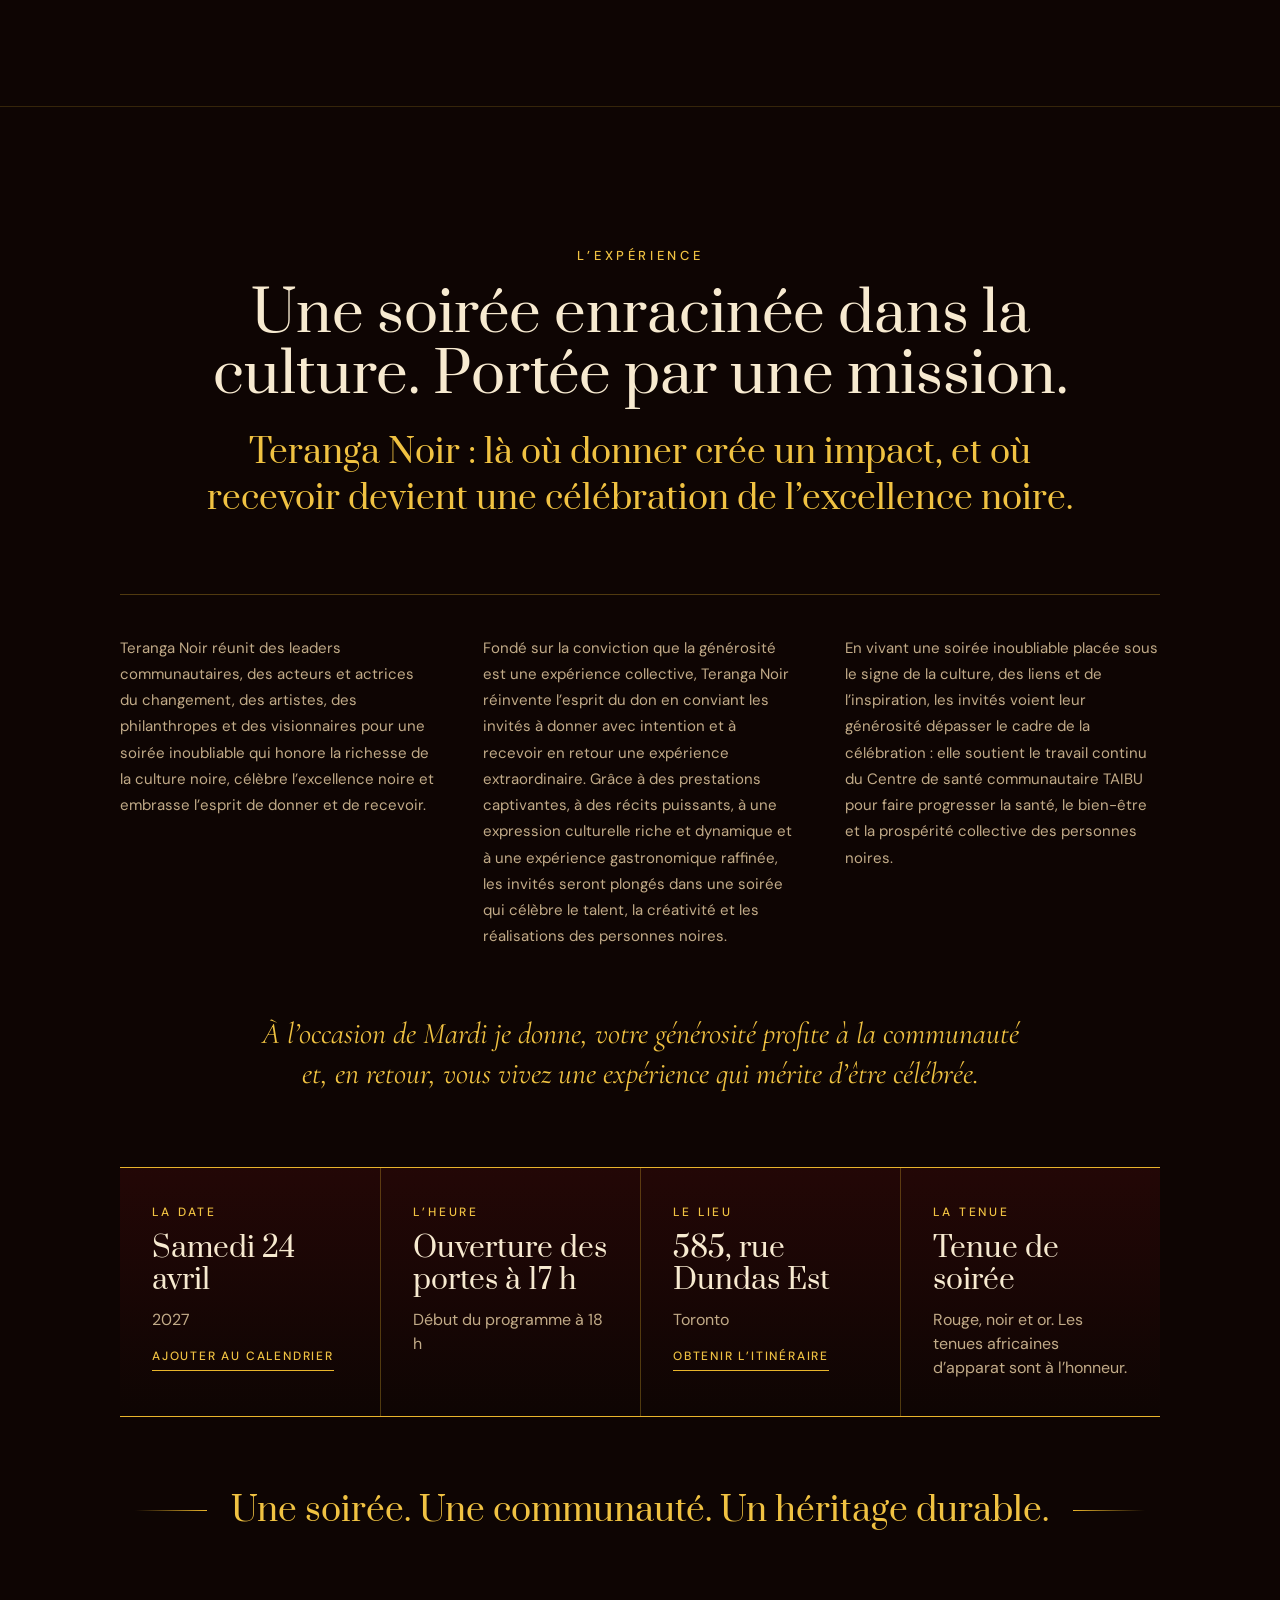
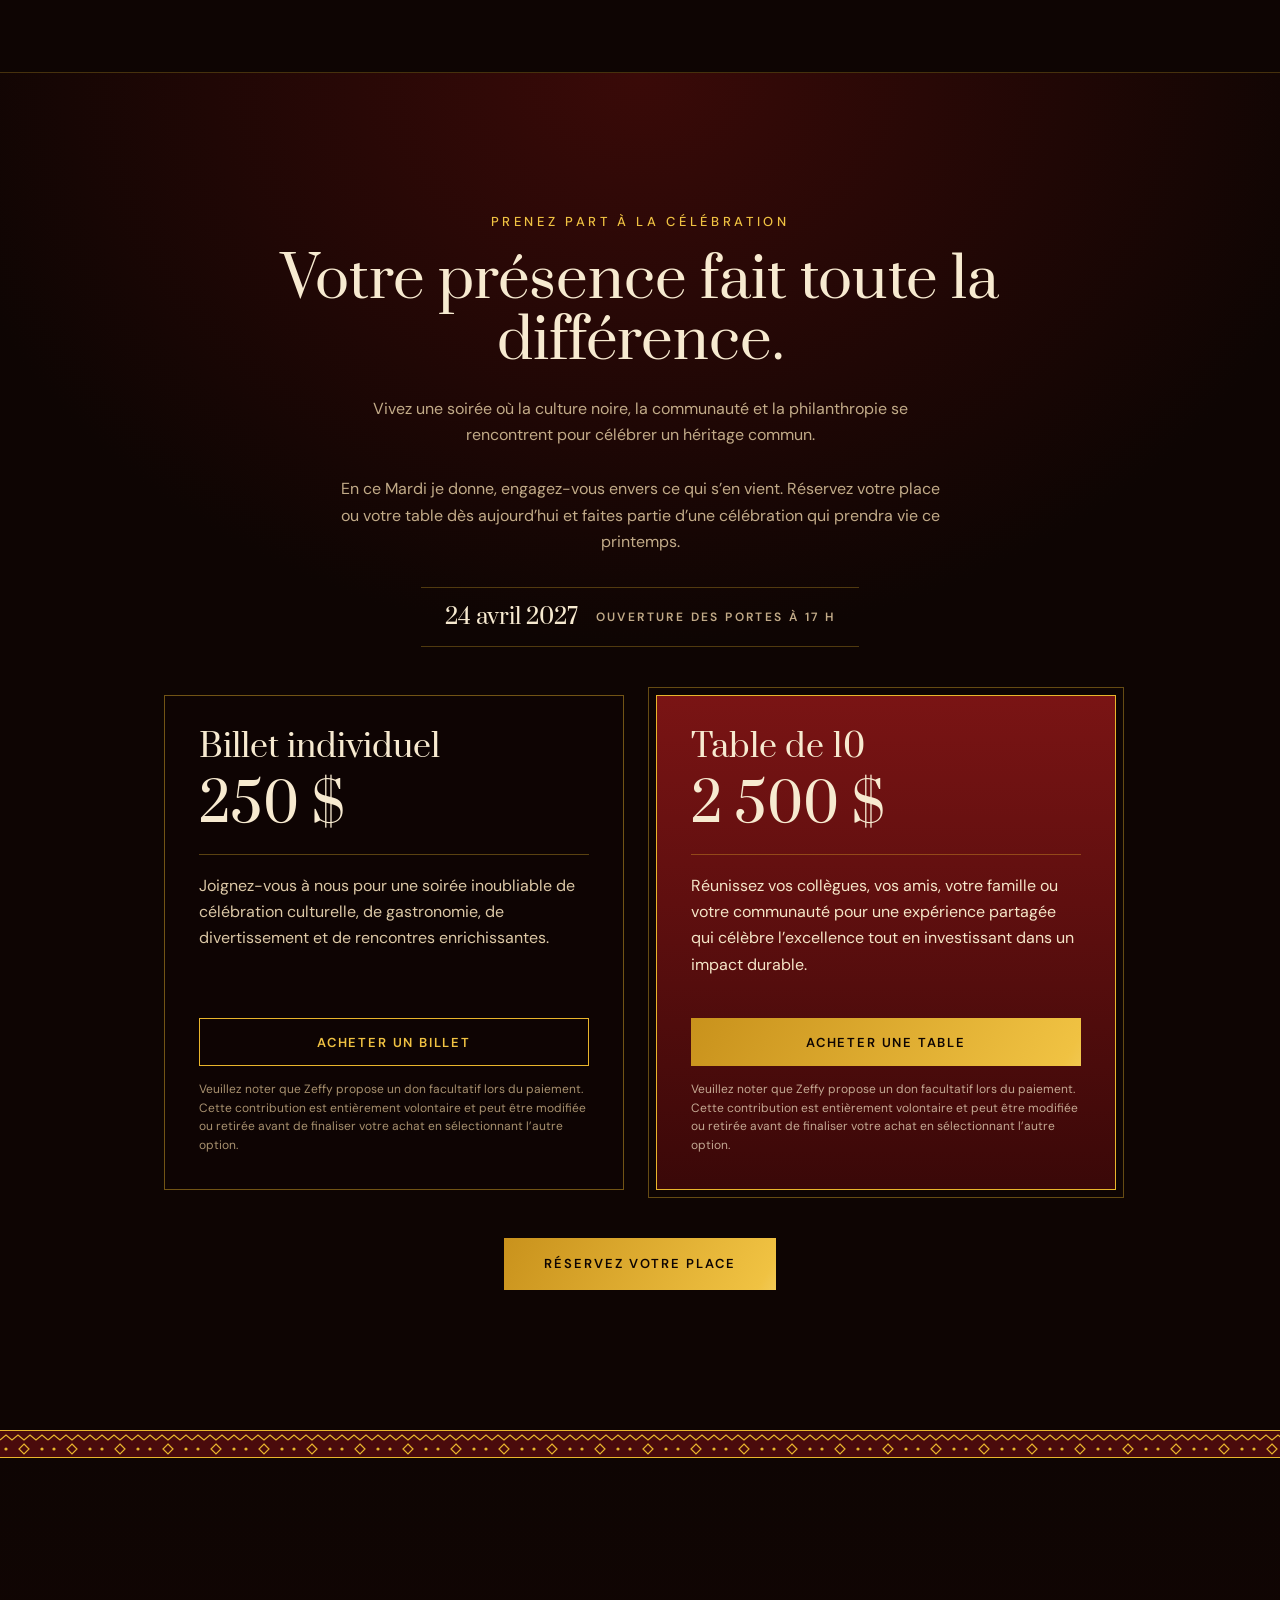
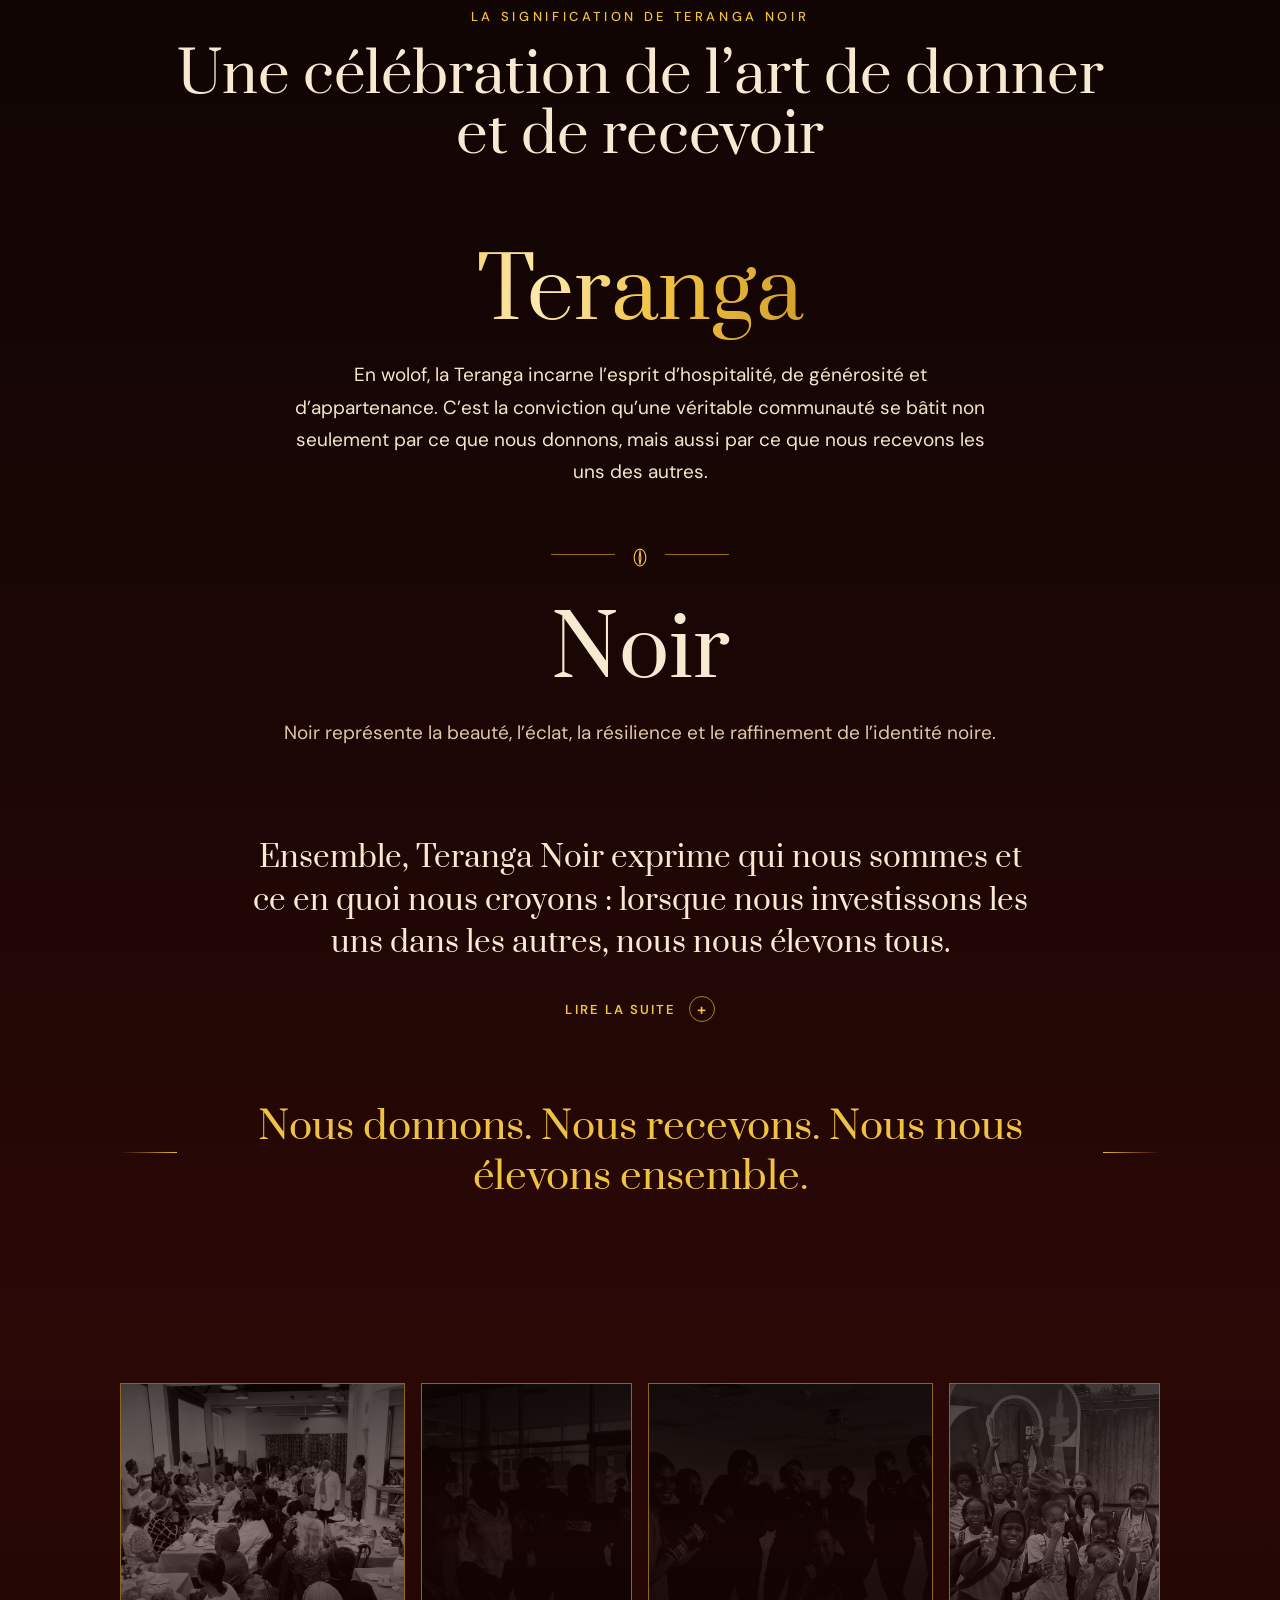
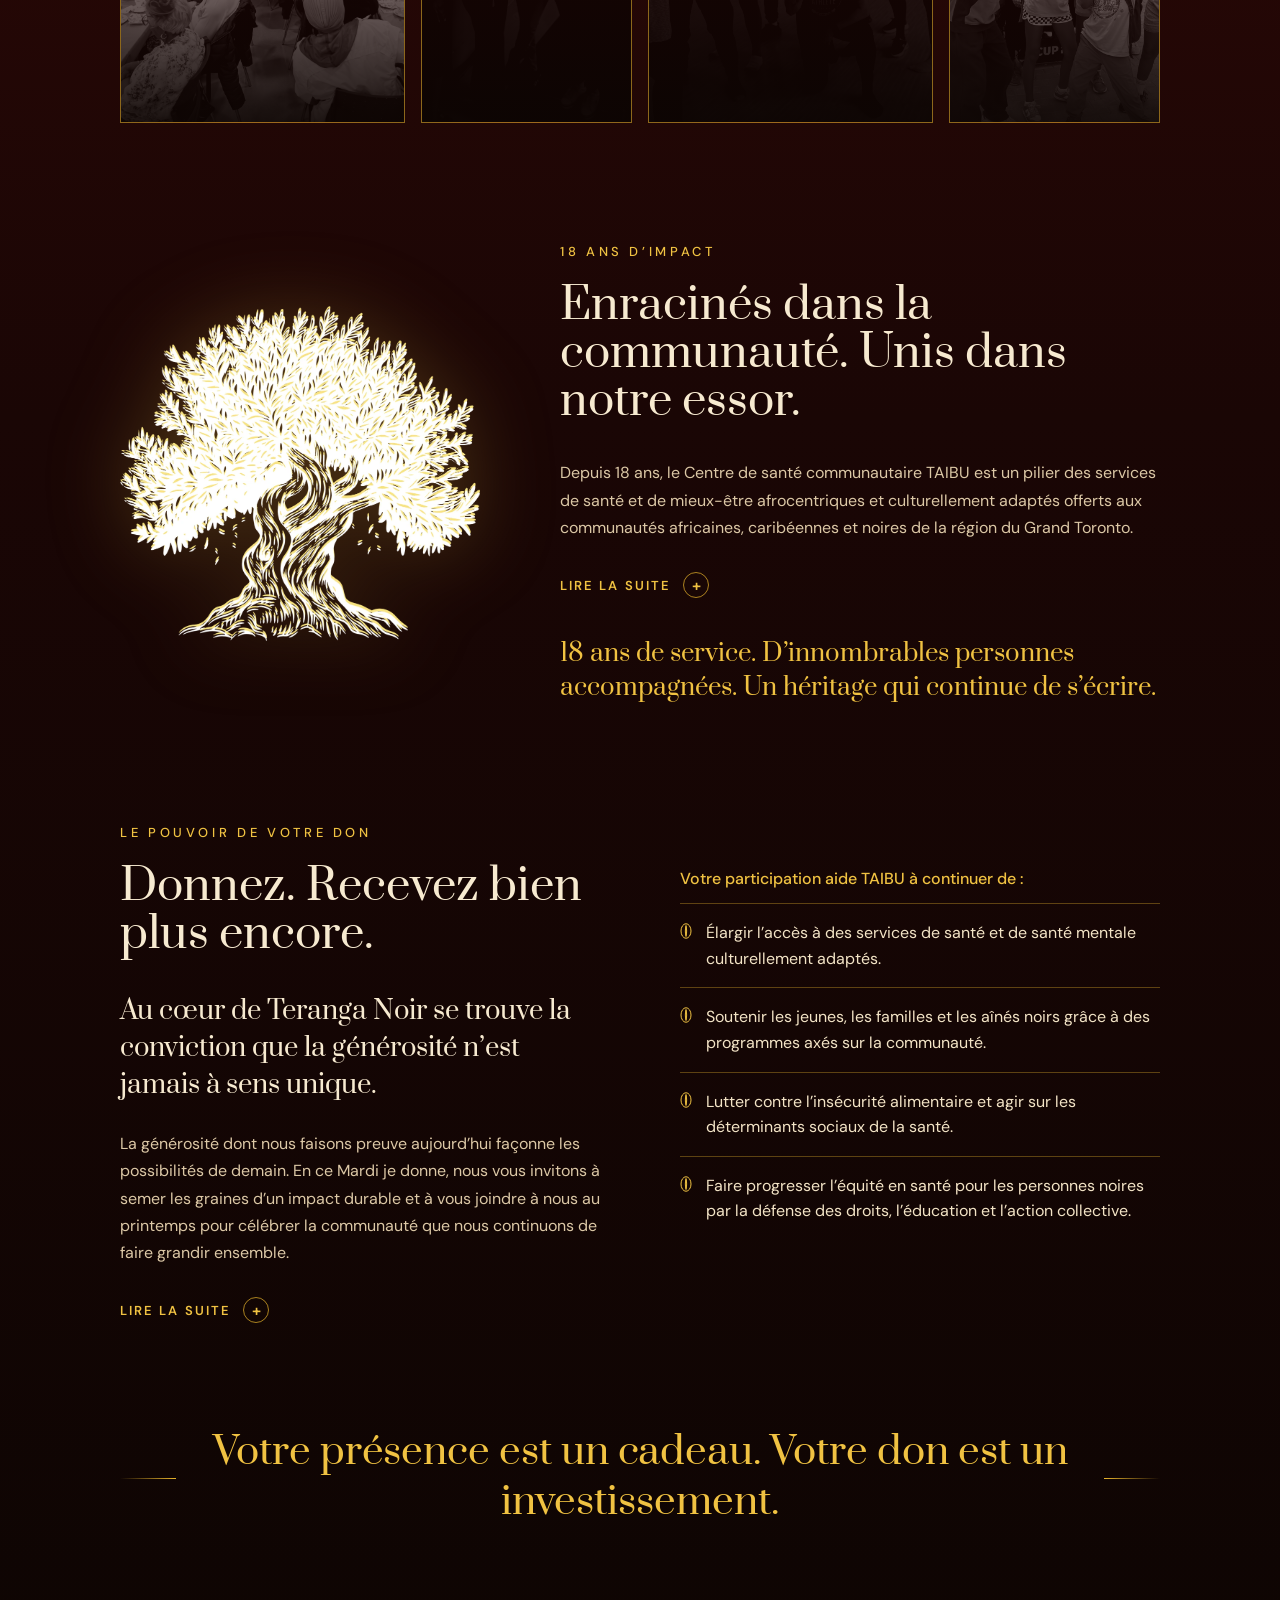
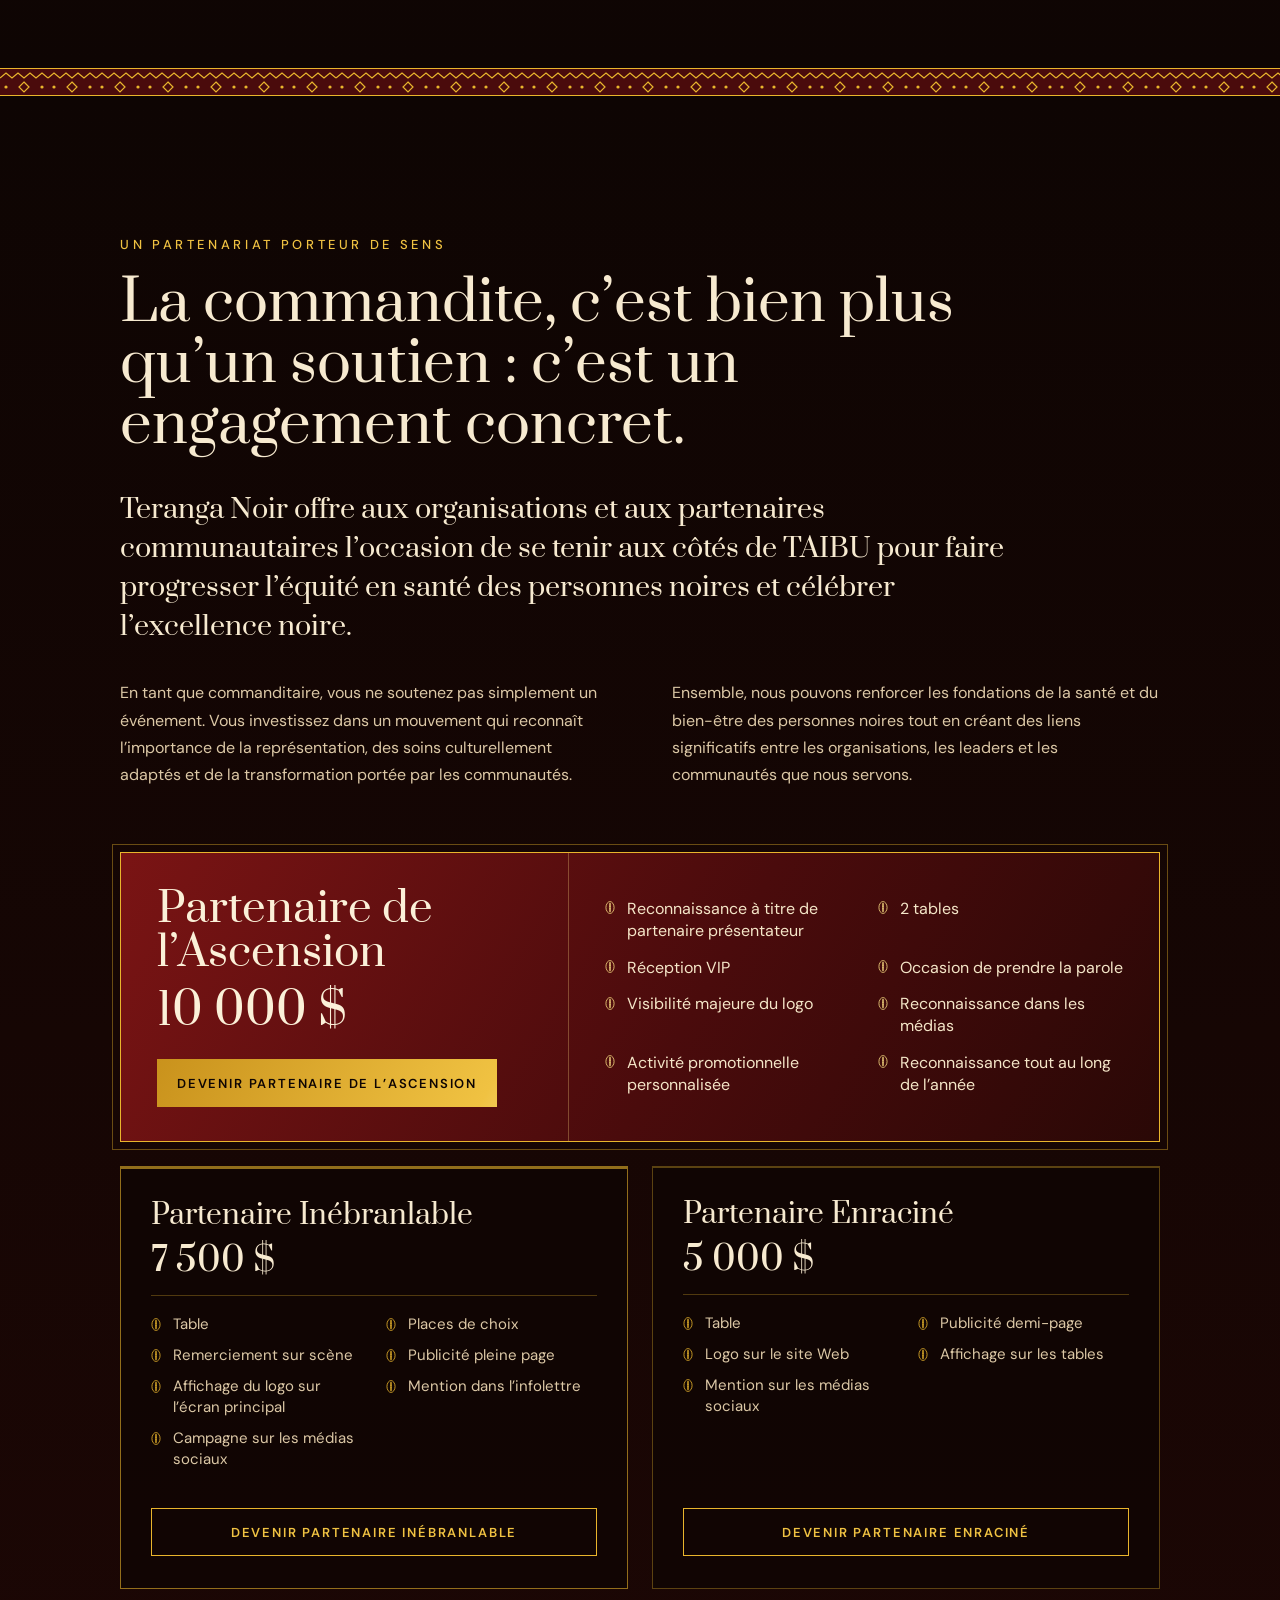
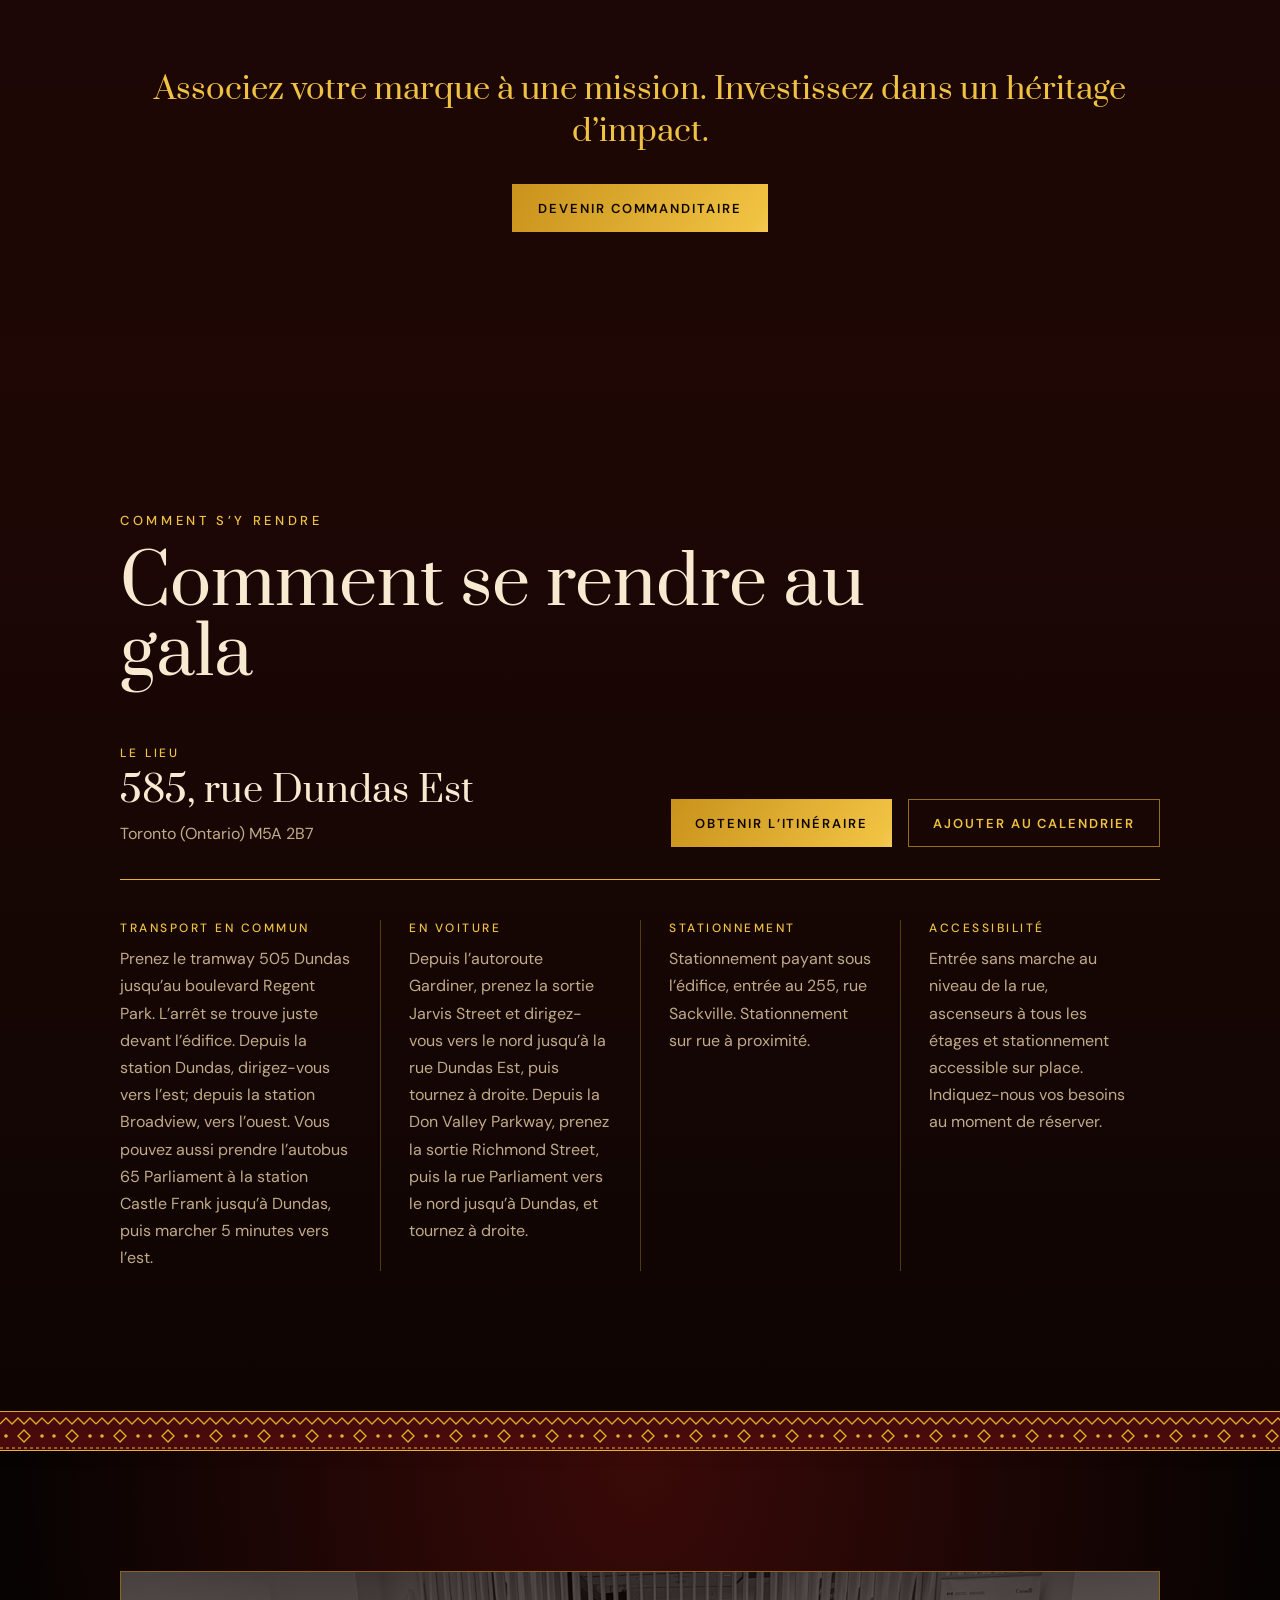
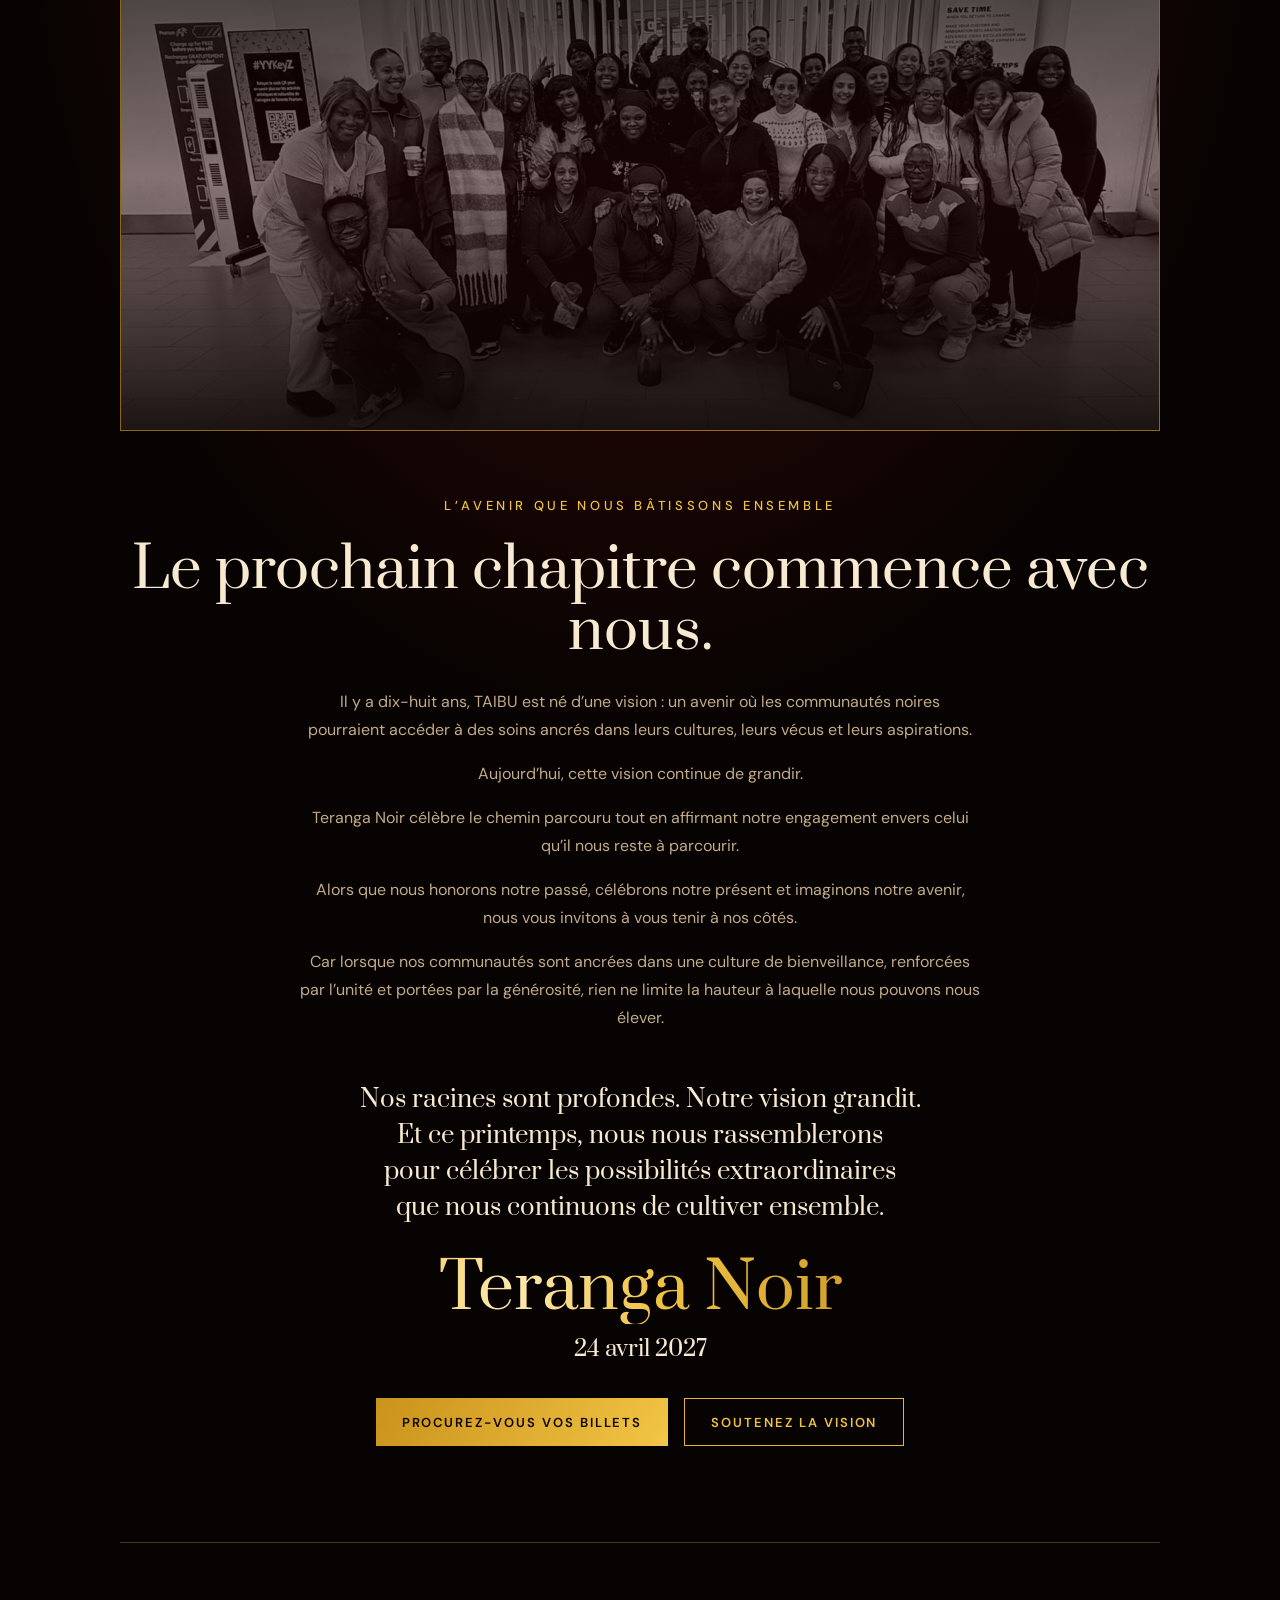
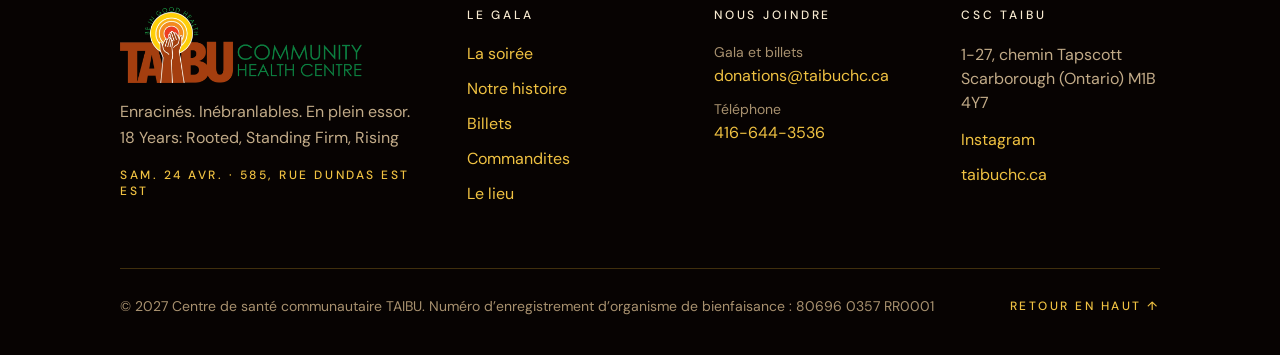
==== commit 3dd55719: "Hero: pulsing red "Update: Date Change" label; remove announcement bar Co-Authored-By: Claude Opus 5" ====
--- a/fr/index.html
+++ b/fr/index.html
@@ -37,13 +37,6 @@
     <a class="skip-link" href="#main">Passer au contenu</a>
 
     <!-- ============ HEADER ============ -->
-    <!-- Announcement bar (top of the page) -->
-    <div class="announce" role="region" aria-label="Annonce">
-      <a class="announce__link" href="#new-date"
-        ><span class="announce__text">Teranga Noir est reporté au <strong>samedi 24 avril 2027</strong></span
-        ><span class="announce__more">Détails</span></a
-      >
-    </div>
     <header class="site-header">
       <nav class="nav" aria-label="Navigation principale">
         <a class="nav__logo" href="#hero">
@@ -224,6 +217,7 @@
           avenir rempli de possibilités.
         </p>
         <p class="hero__meta intro-2">
+          <span class="hero__update"><span>Mise à jour : changement de date</span></span>
           <span data-g="dateFull">24 avril 2027</span>
           <span class="hero__place">585, rue Dundas Est</span
           ><span class="hero__place">Toronto</span>
--- a/styles.css
+++ b/styles.css
@@ -526,19 +526,21 @@
 .signoff__motto { font-size: 14px; font-weight: 500; letter-spacing: 0.26em; text-transform: uppercase; color: var(--gold-text); }
 .signoff__date { font-family: var(--serif); font-size: 22px; color: var(--ivory); }
 
-/* Announcement bar above the nav (scrolls away; the nav stays) */
-.announce { background: var(--gold); }
-.announce__link {
-  display: flex; flex-wrap: wrap; justify-content: center; align-items: center; gap: 4px 18px;
-  padding: 10px max(16px, env(safe-area-inset-right, 0px)) 10px max(16px, env(safe-area-inset-left, 0px));
-  font-size: 14px; line-height: 1.4; text-align: center;
-}
-.announce .announce__link, .announce .announce__link * { color: #1a0605; }
-.announce__text strong { font-weight: 700; }
-.announce__more { font-size: 12px; font-weight: 700; letter-spacing: 0.16em; text-transform: uppercase; text-decoration: underline; text-underline-offset: 3px; }
-.announce__link:hover .announce__more, .announce__link:focus-visible .announce__more { text-decoration-thickness: 2px; }
-.announce__link:focus-visible { outline: 2px solid #1a0605; outline-offset: -4px; }
-@media (max-width: 899px) { .announce__link { font-size: 13px; gap: 2px 12px; } }
+/* "Update: Date Change" label above the hero date (gentle pulse) */
+.hero__meta .hero__update { flex-basis: 100%; display: block; text-align: center; margin-bottom: 2px; }
+.hero__update span {
+  display: inline-block; padding: 6px 14px; background: #d42a1f; color: #fff;
+  font-size: 12px; font-weight: 700; letter-spacing: 0.2em; text-transform: uppercase;
+}
+@keyframes update-pulse {
+  0%, 100% { background: #d42a1f; box-shadow: 0 0 0 0 rgba(255, 70, 50, 0.55); }
+  50% { background: #ff3b2e; box-shadow: 0 0 0 10px rgba(255, 70, 50, 0); }
+}
+@media (prefers-reduced-motion: no-preference) { .hero__update span { animation: update-pulse 1.6s ease-in-out infinite; } }
+@media (max-width: 899px) {
+  .hero__meta .hero__update { margin-bottom: 8px; }
+  .hero__update span { font-size: 11px; }
+}
 
 /* Postponement notice (after the hero) */
 .hero__date { white-space: nowrap; }
